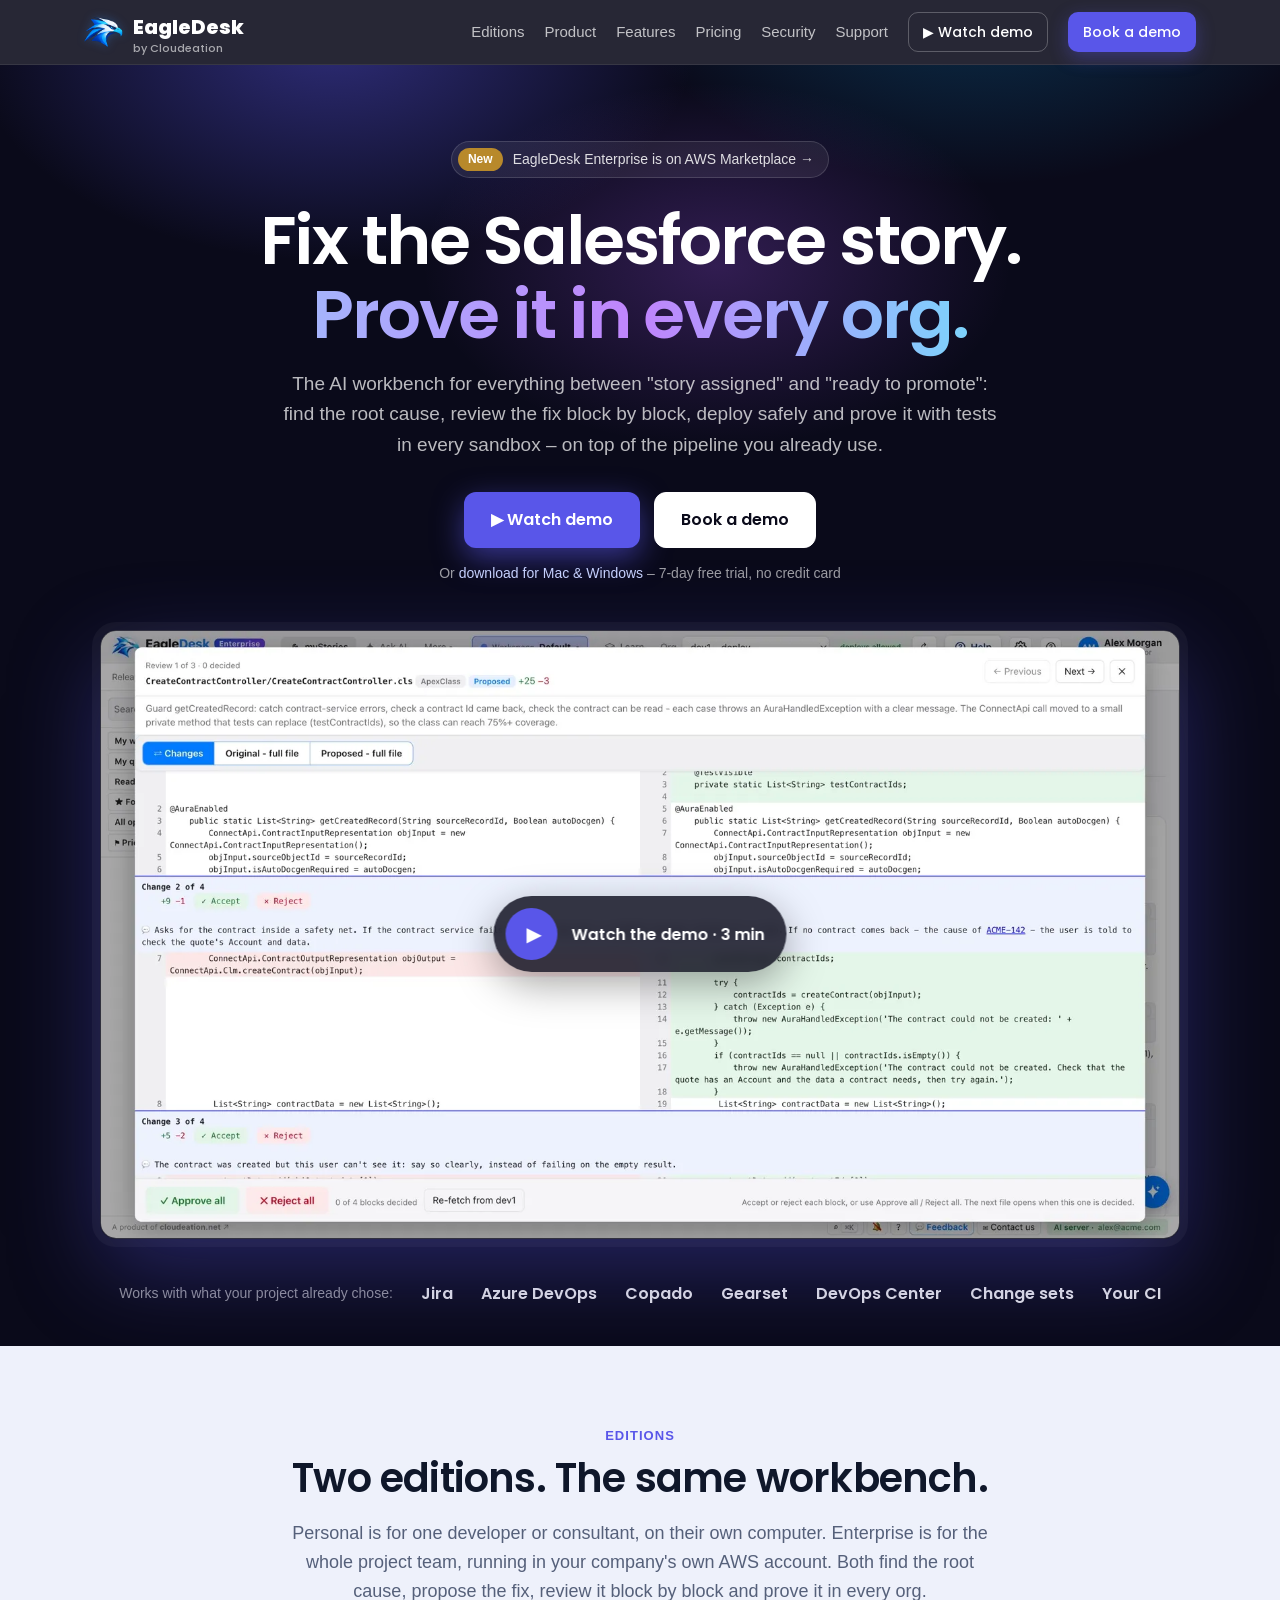
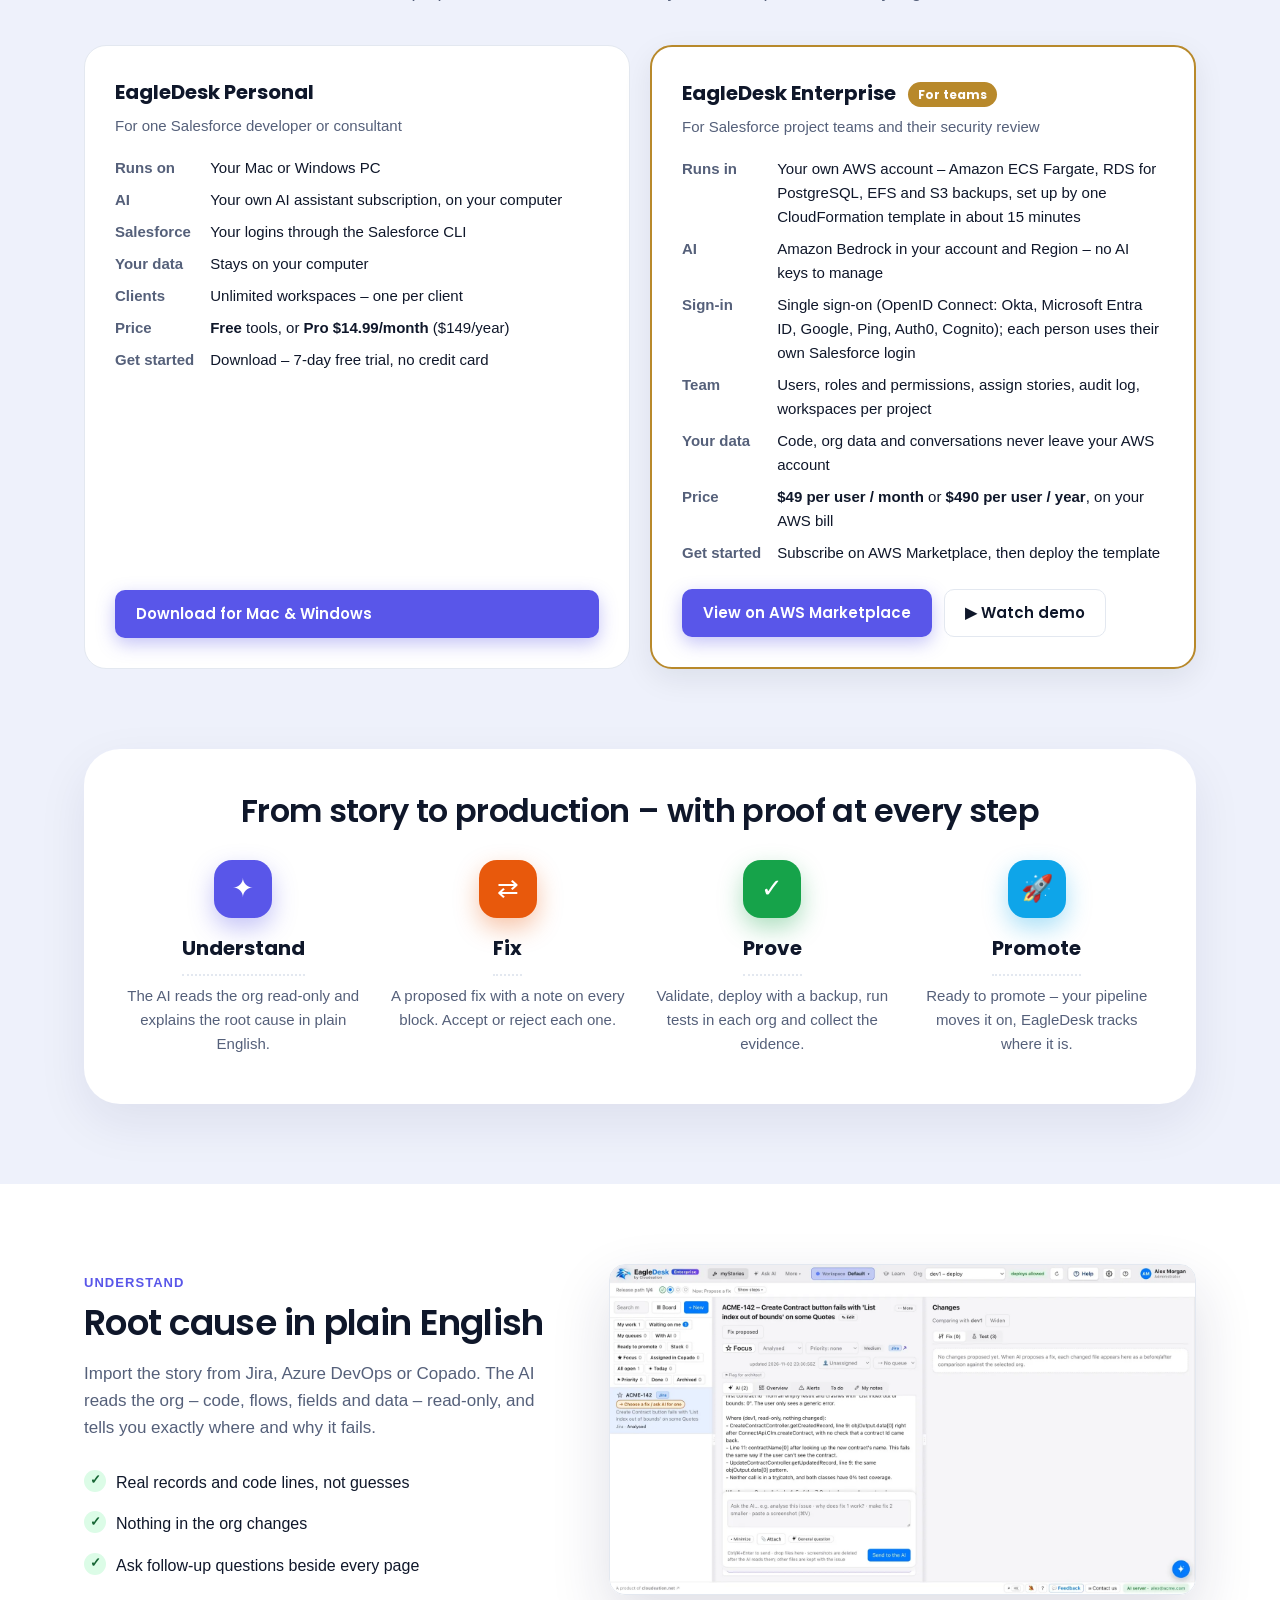
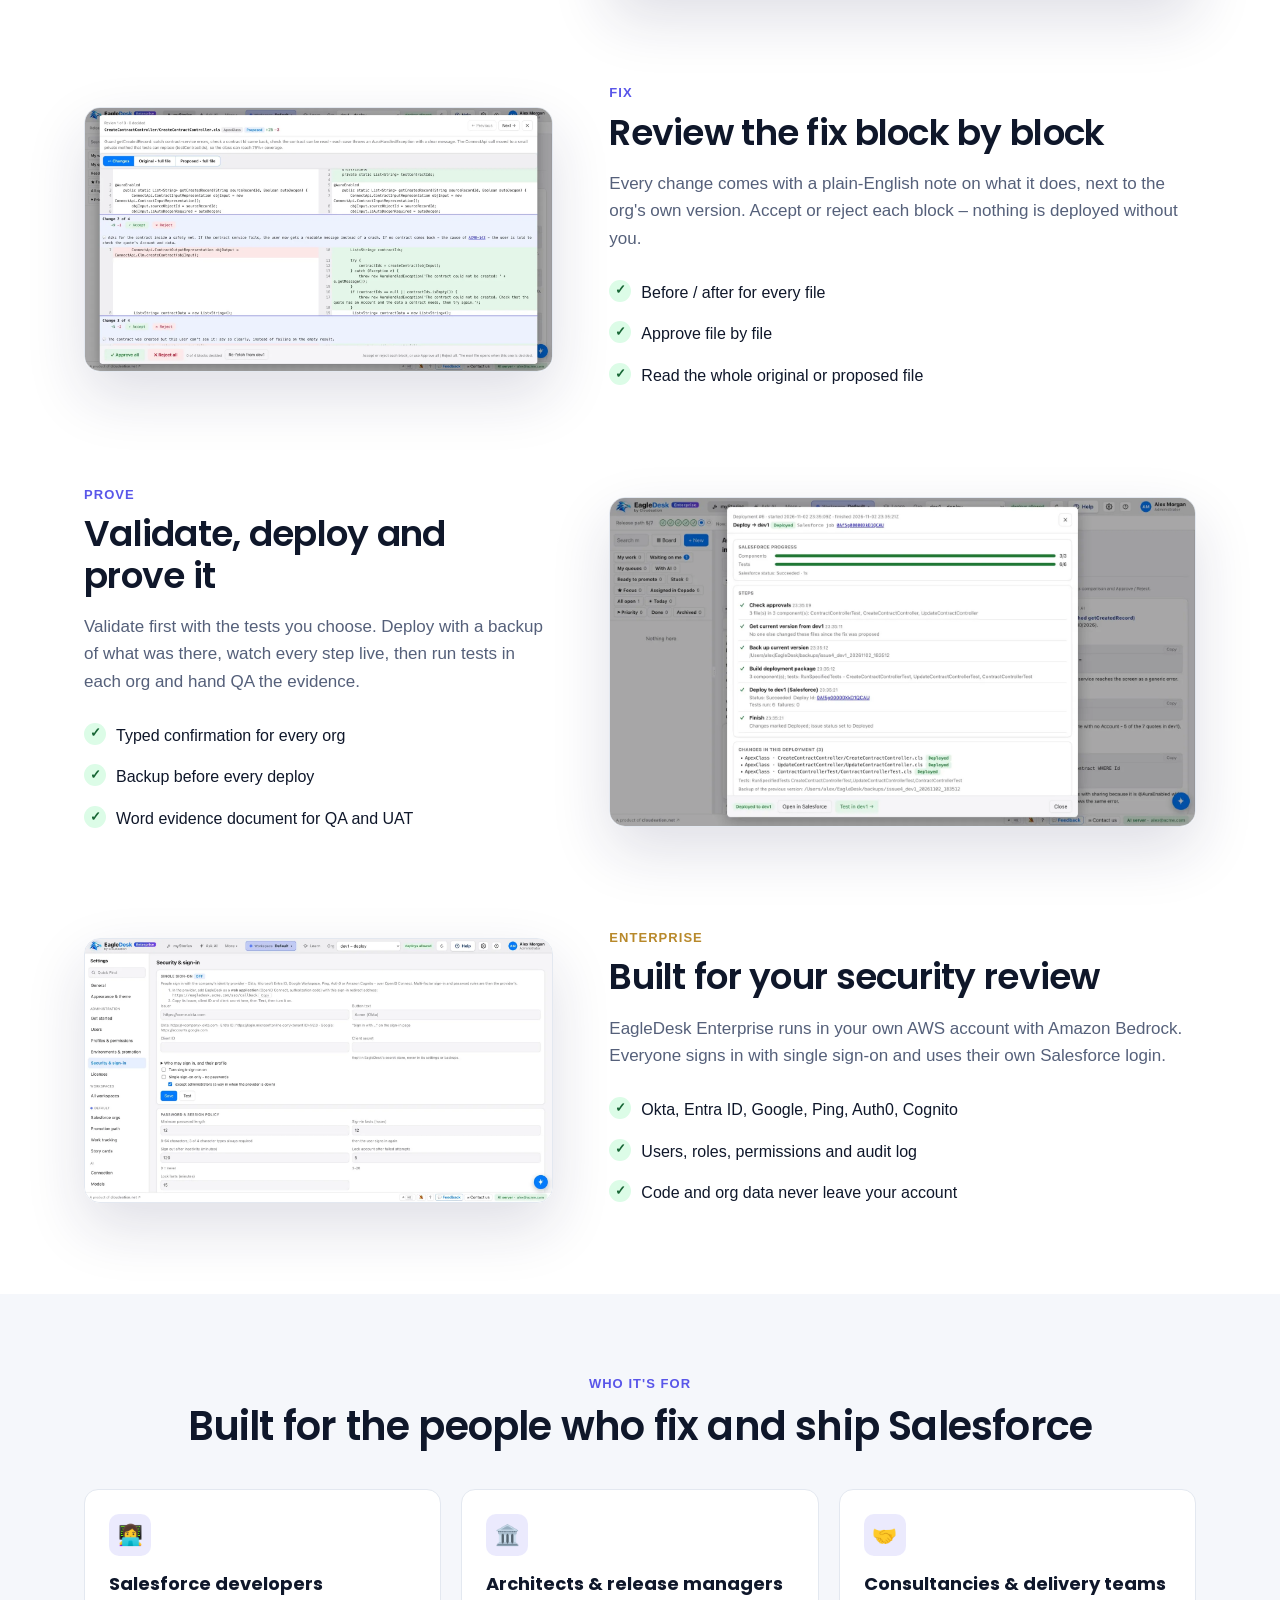
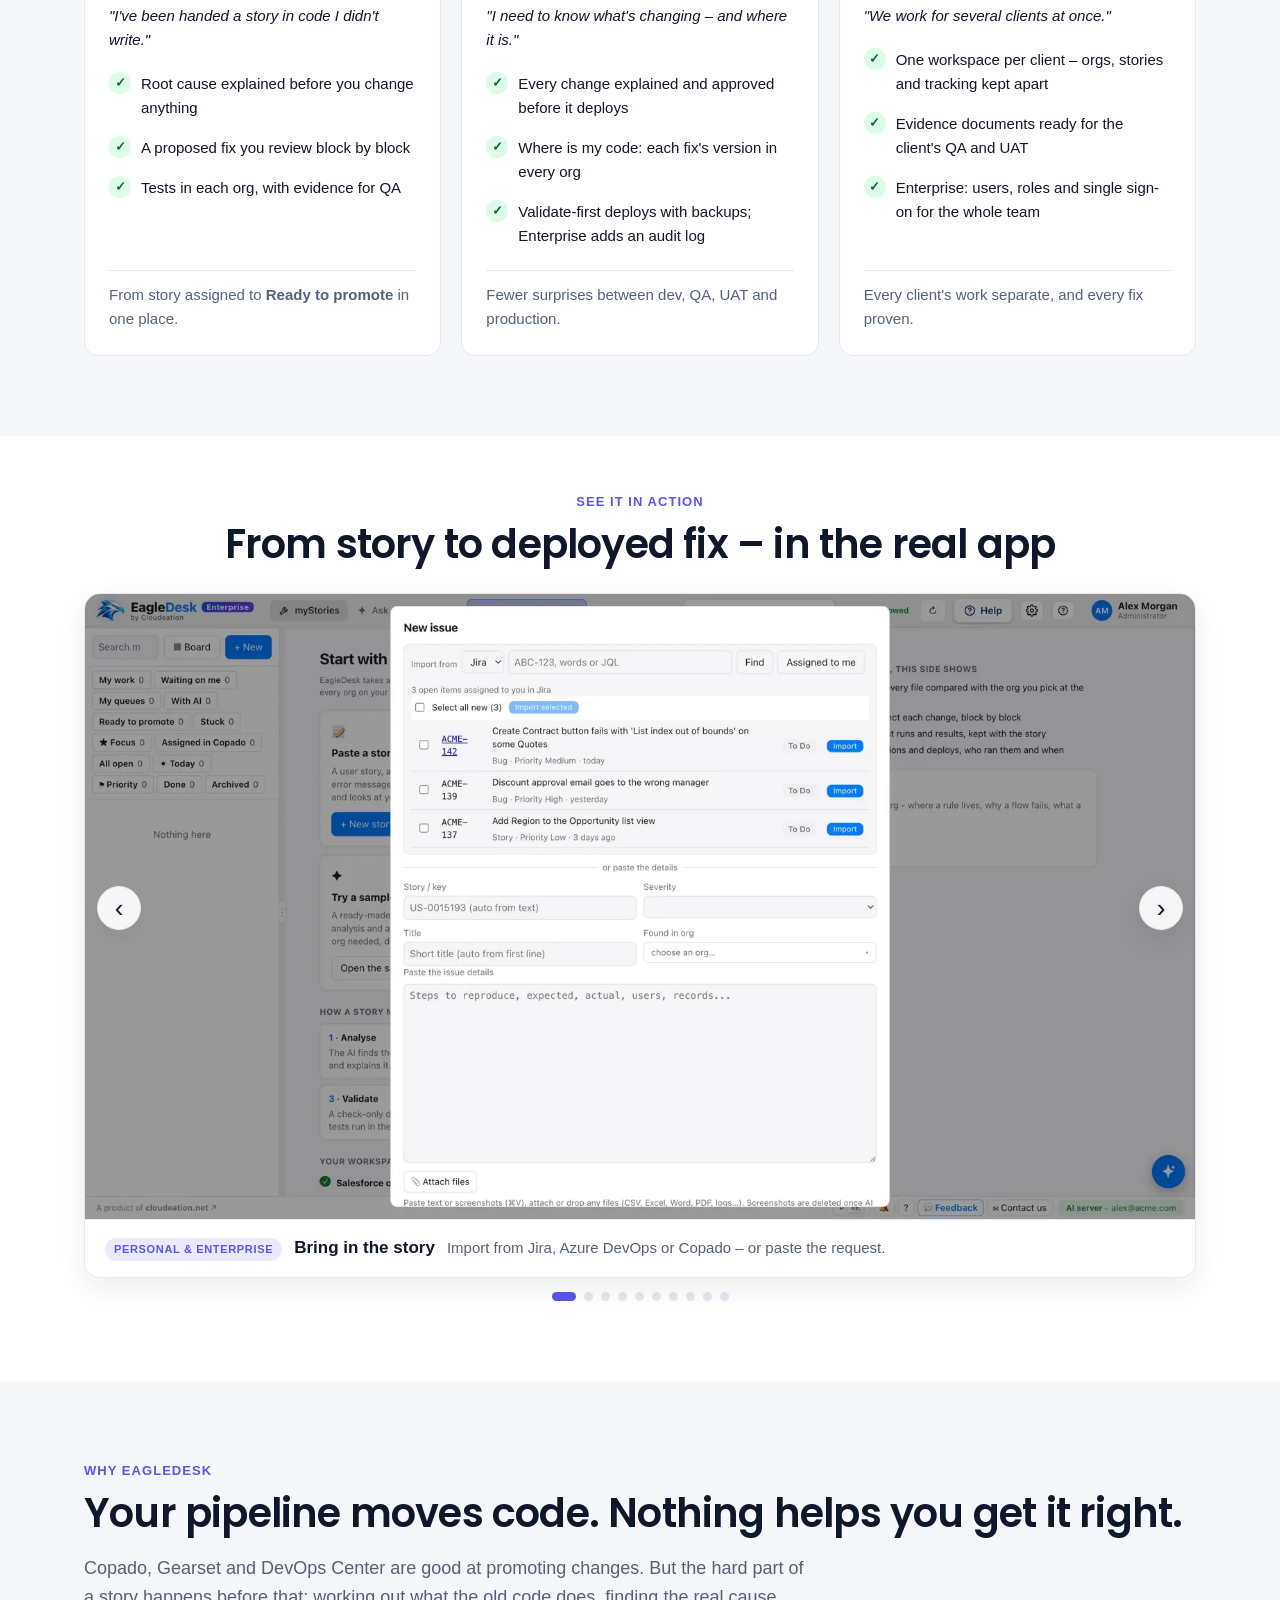
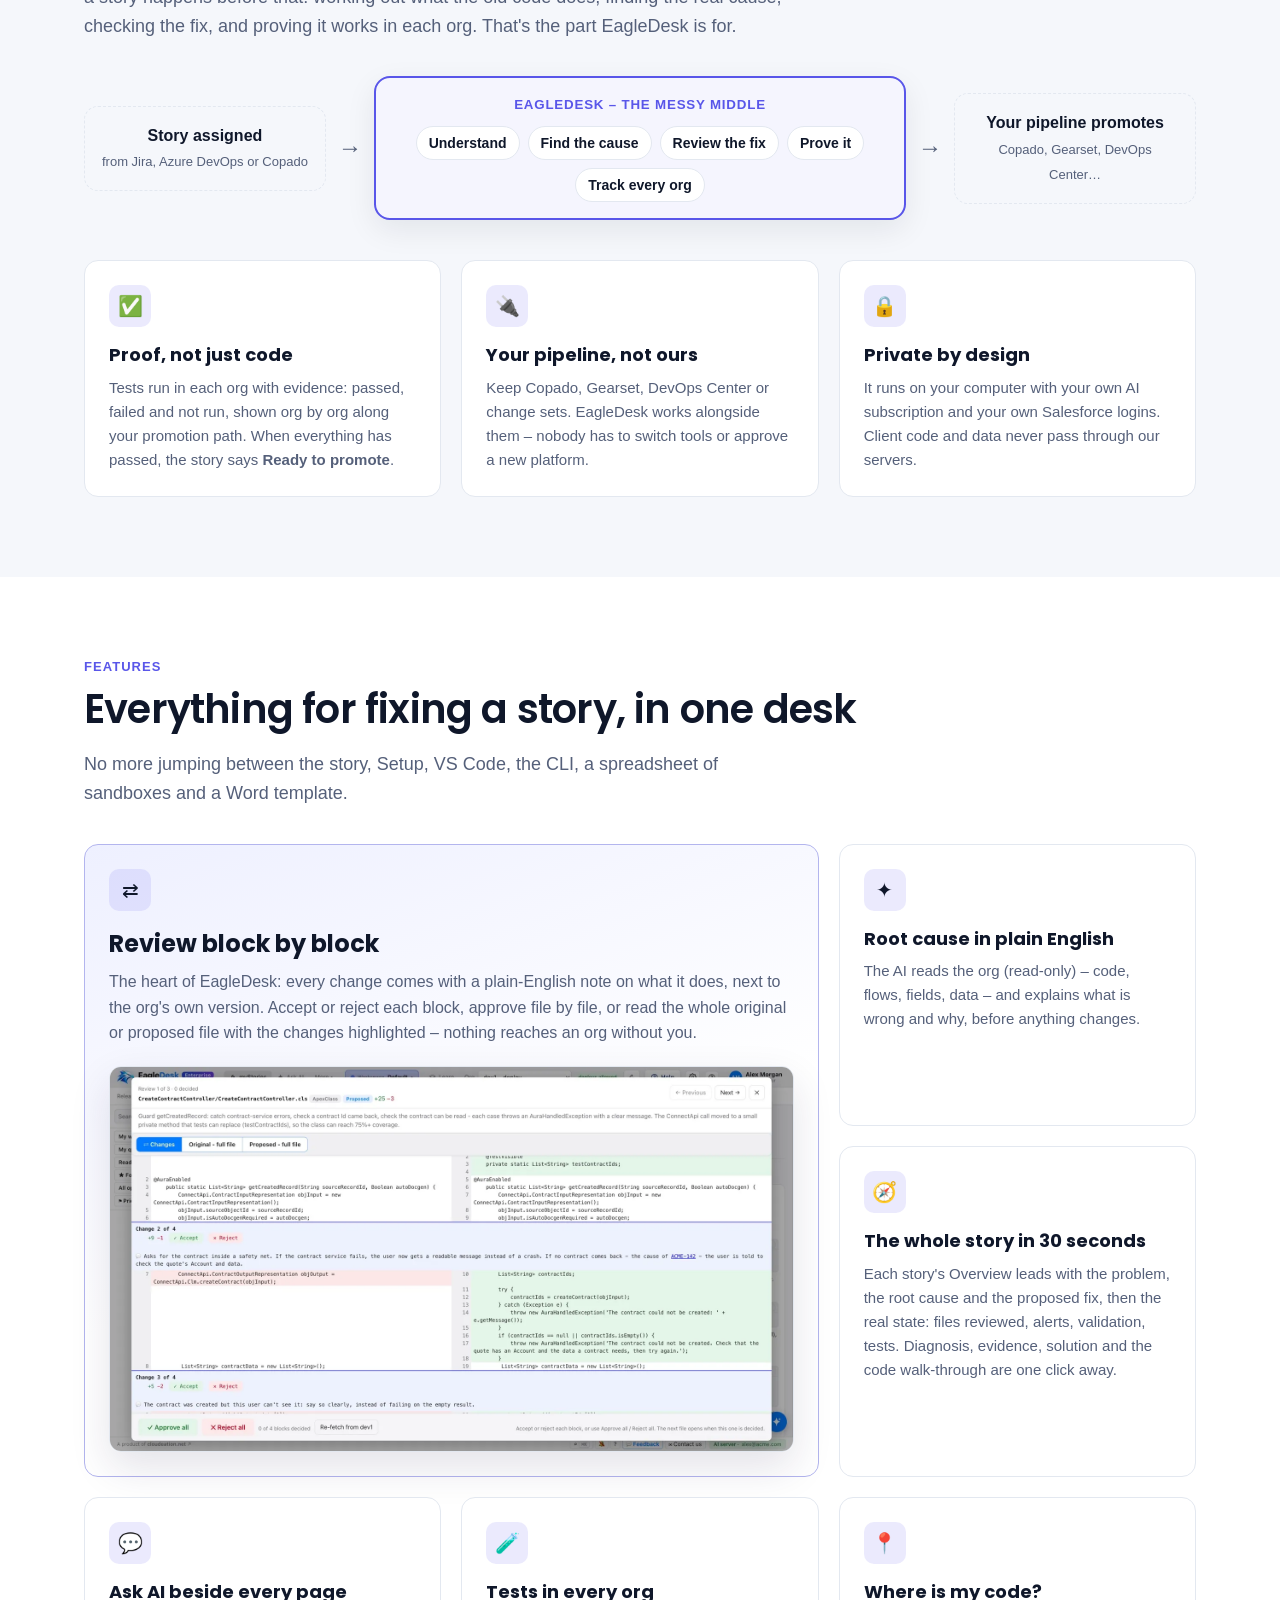
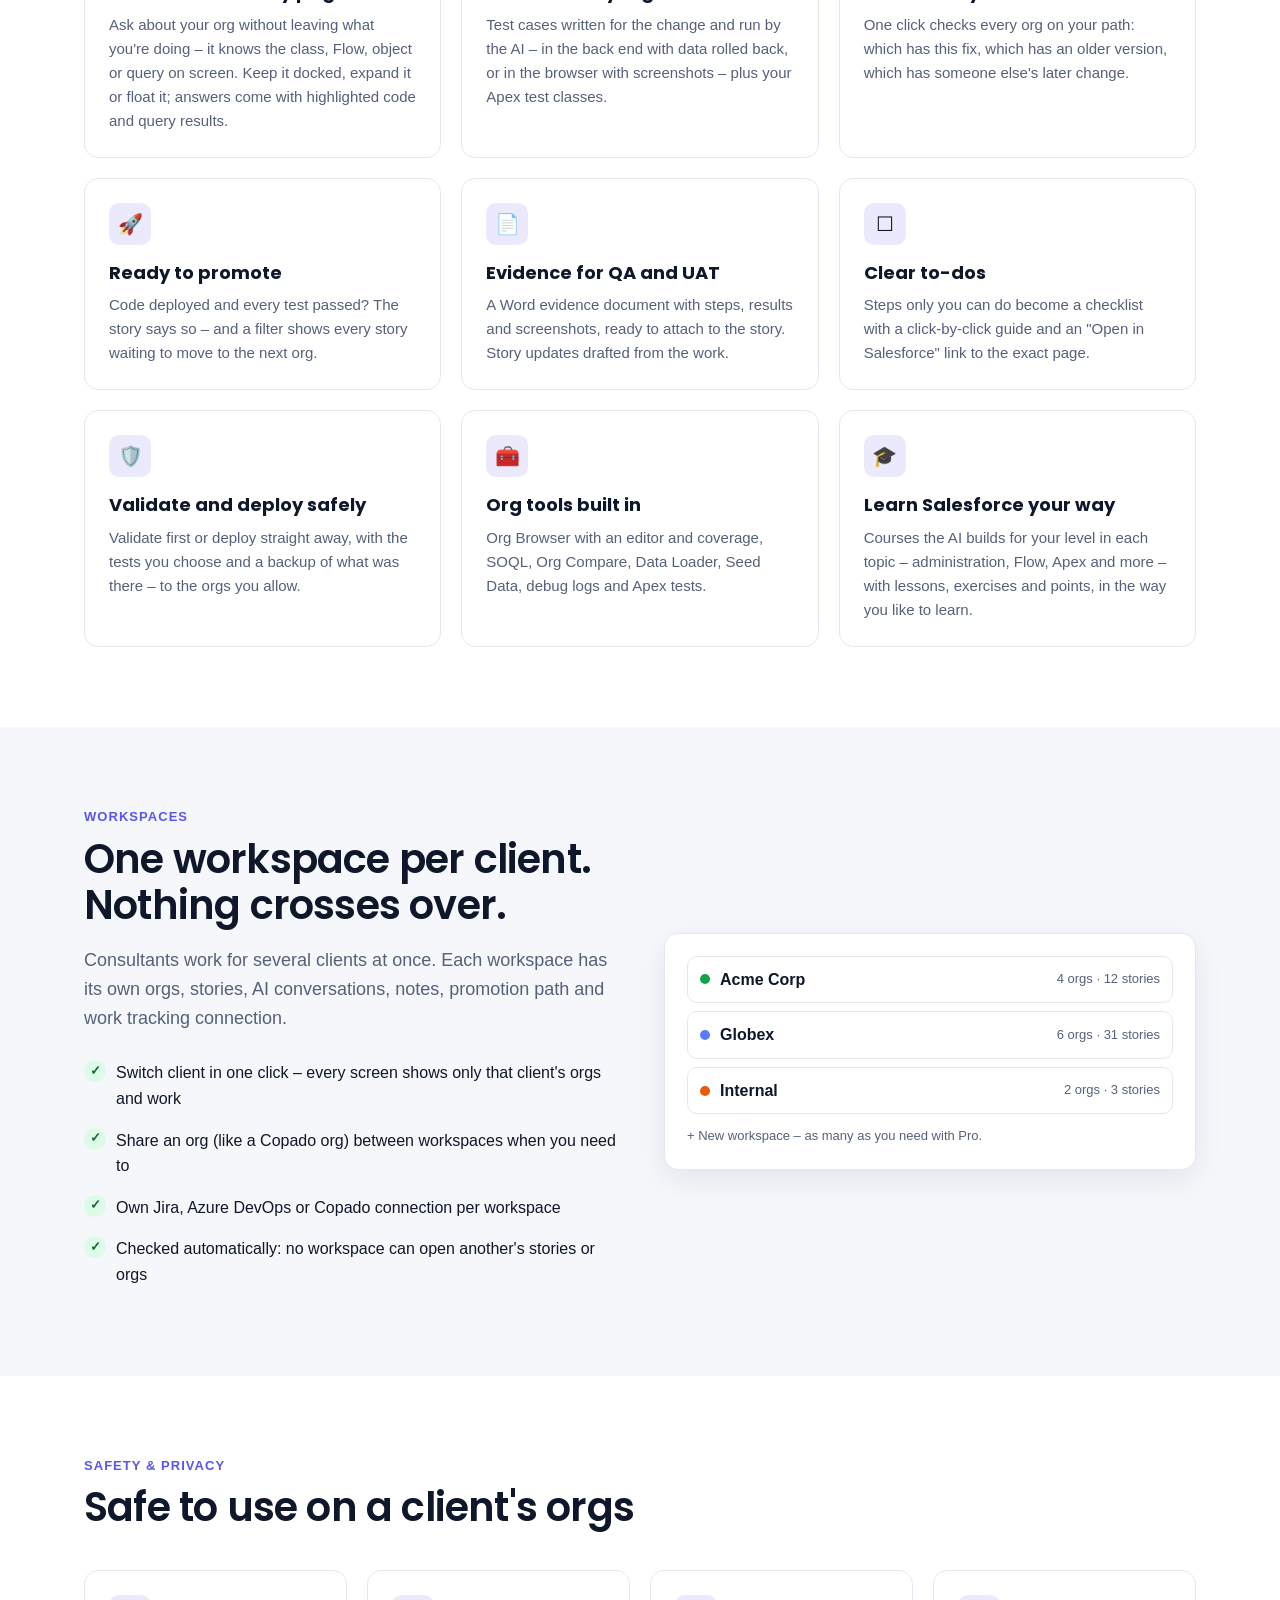
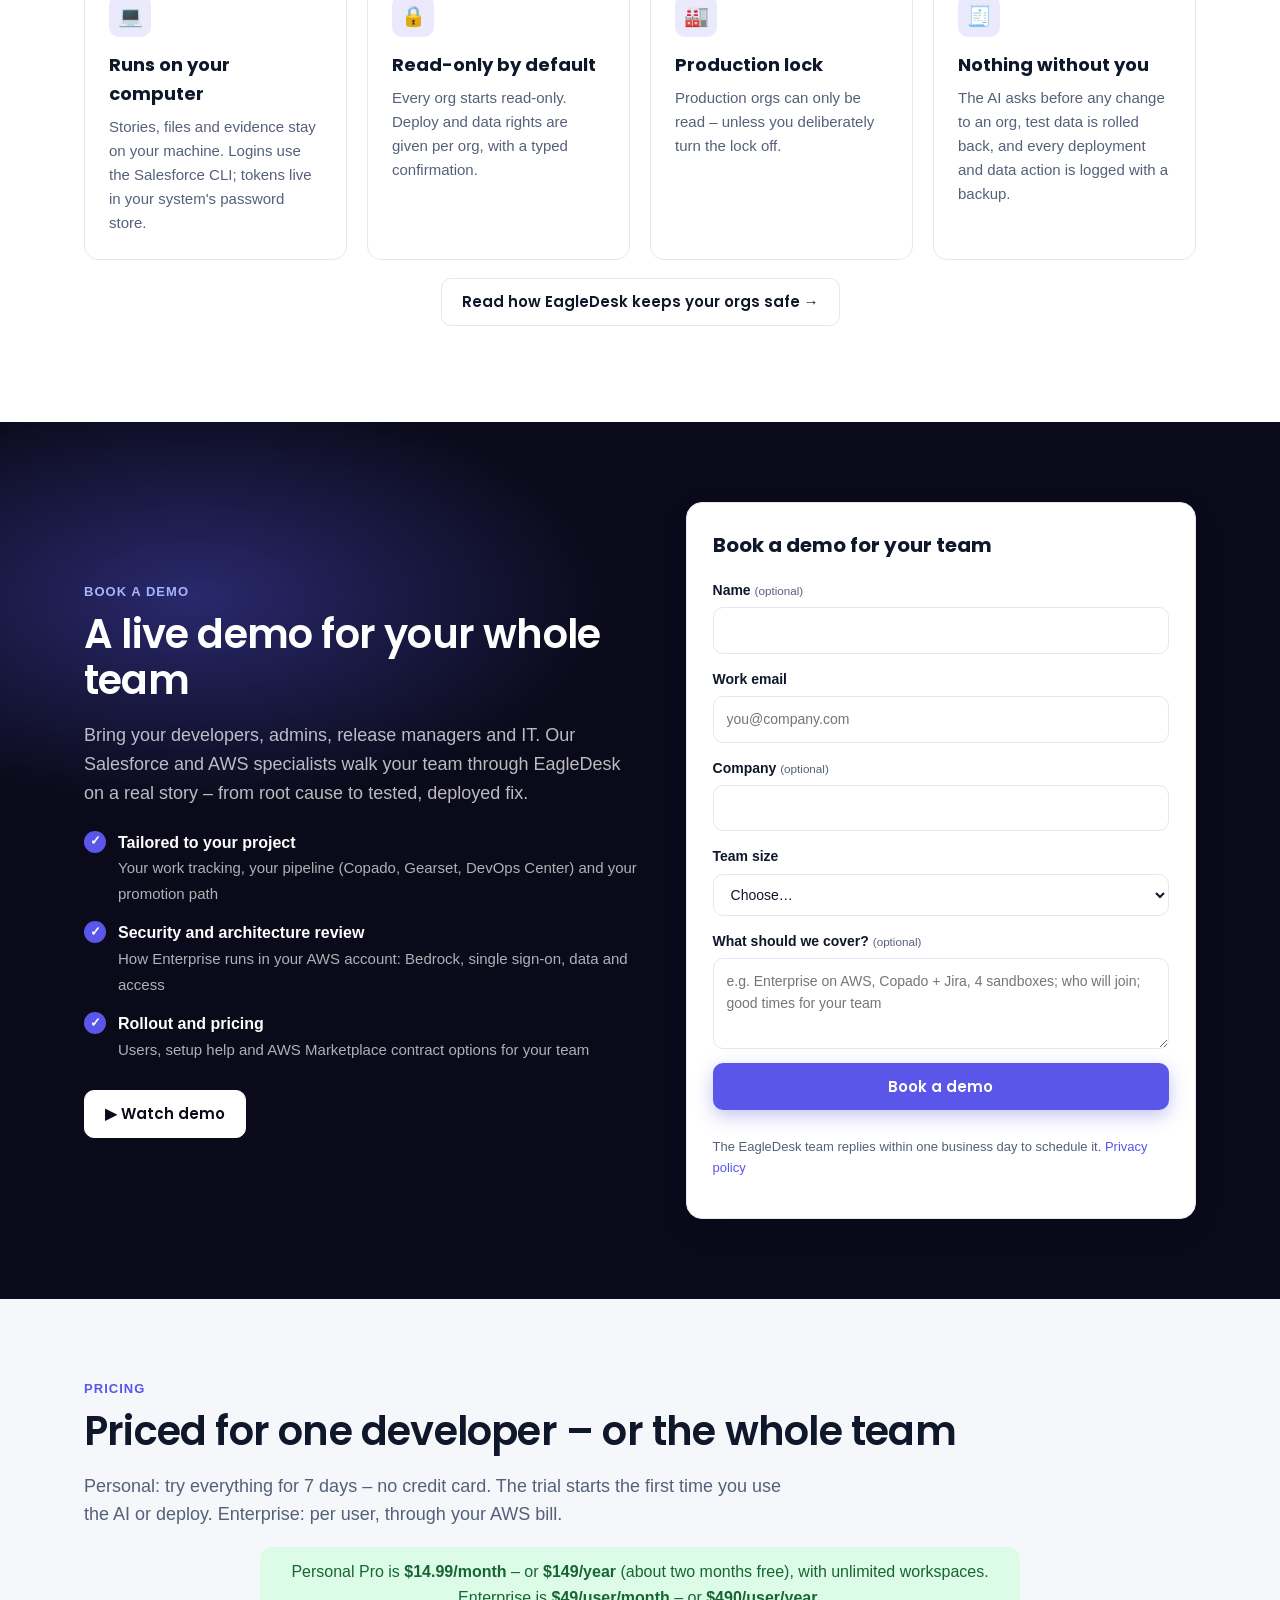
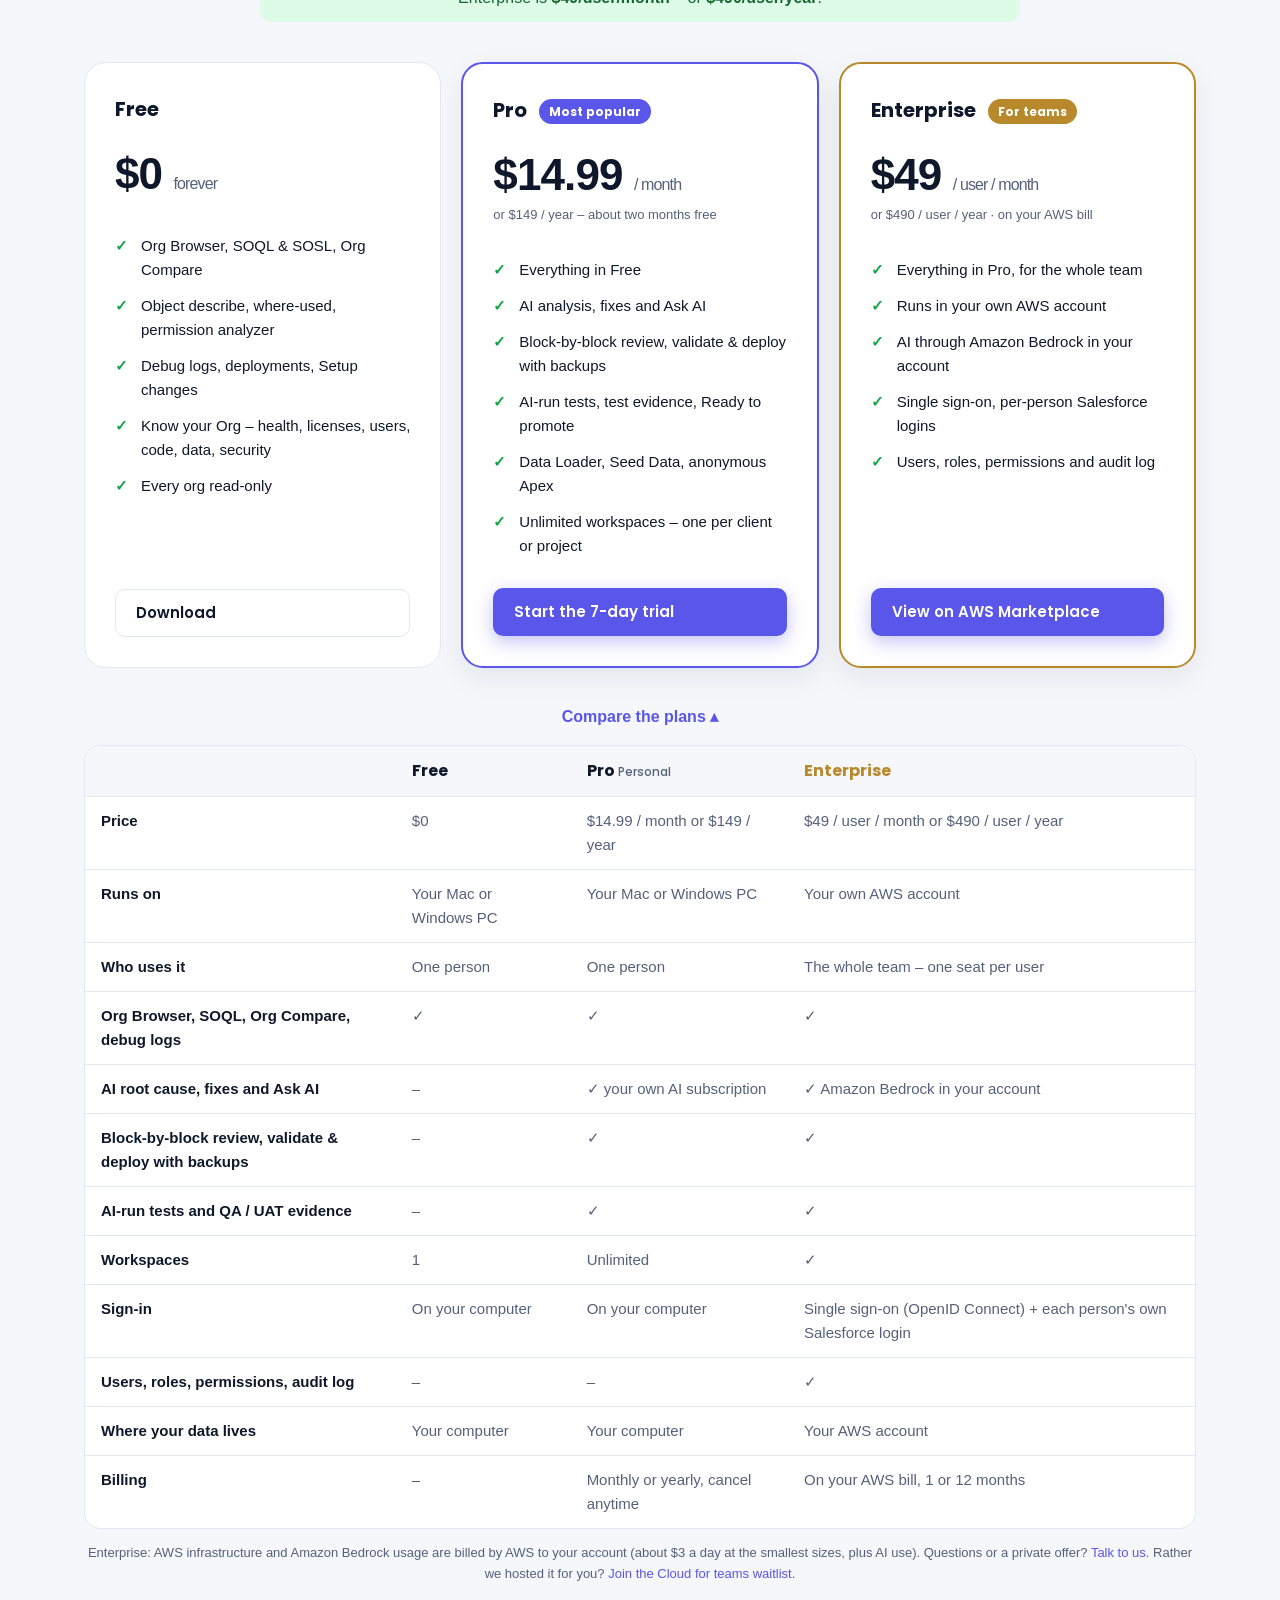
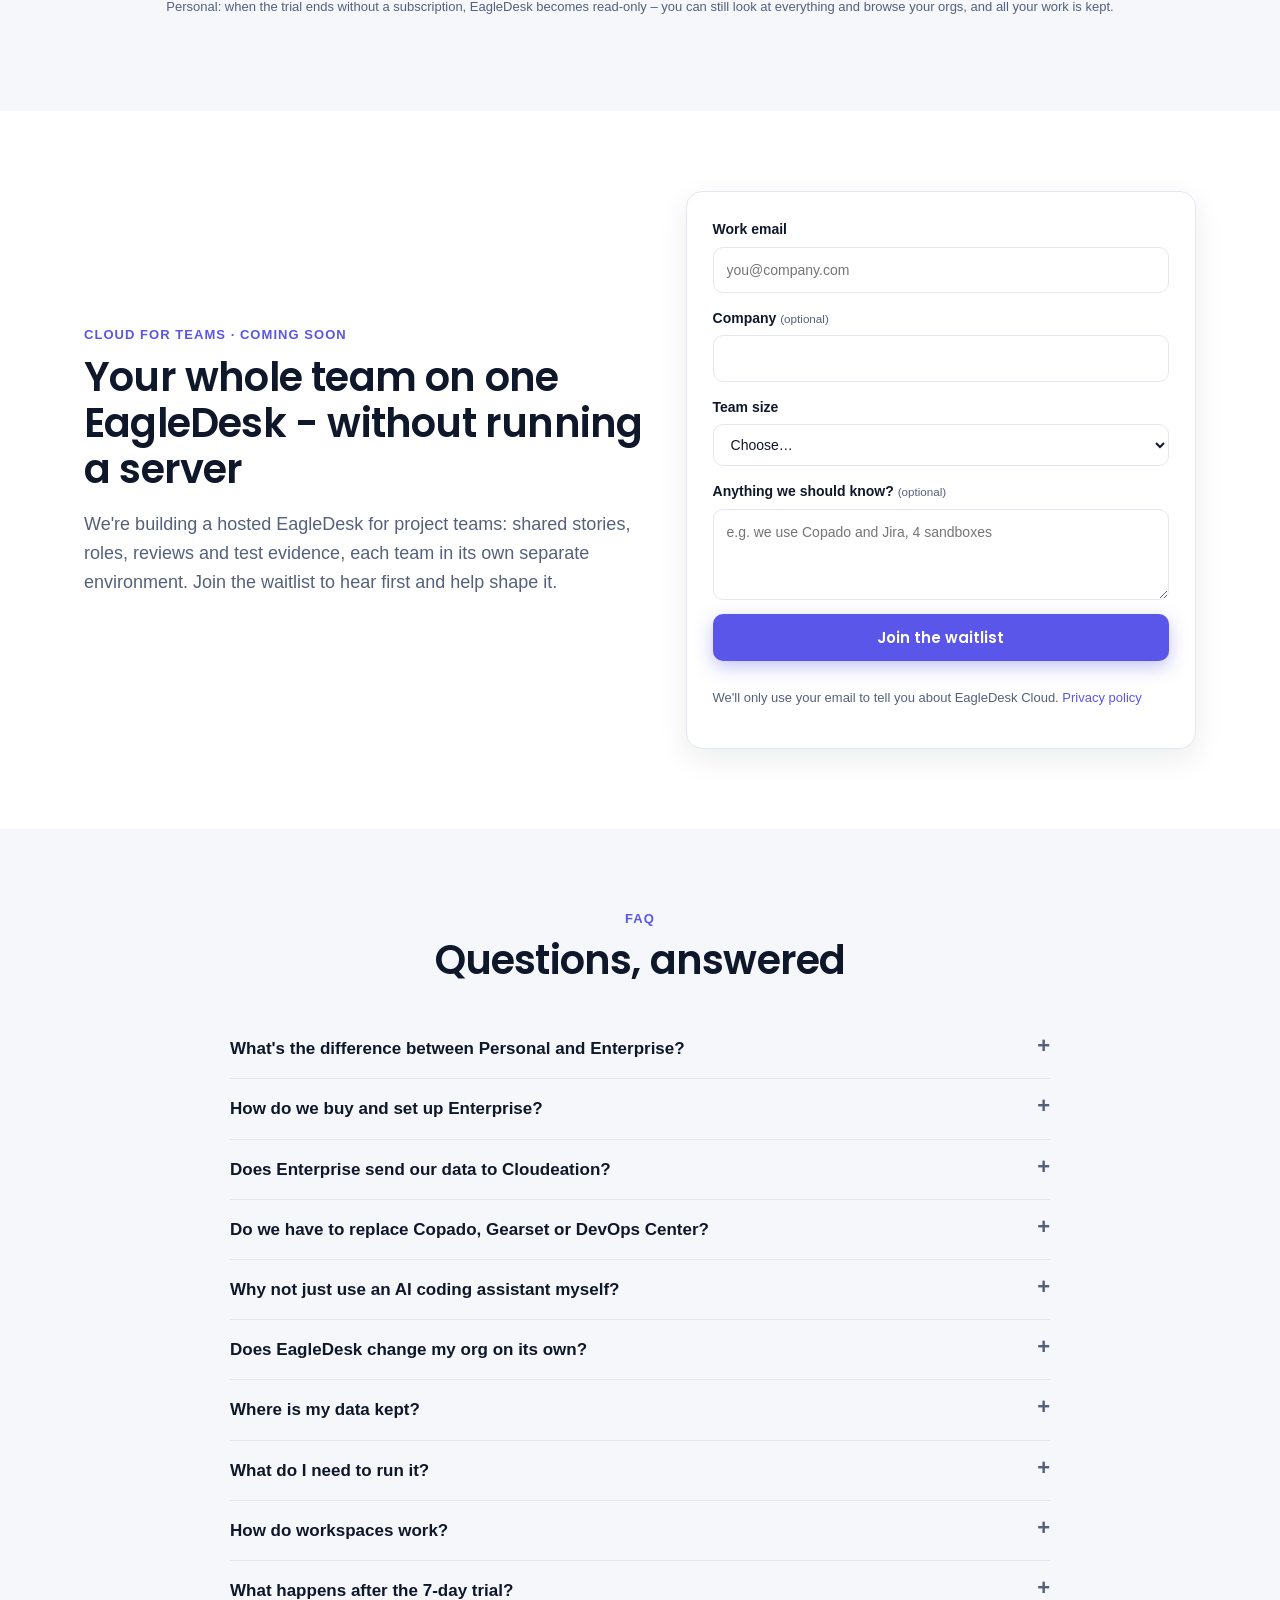
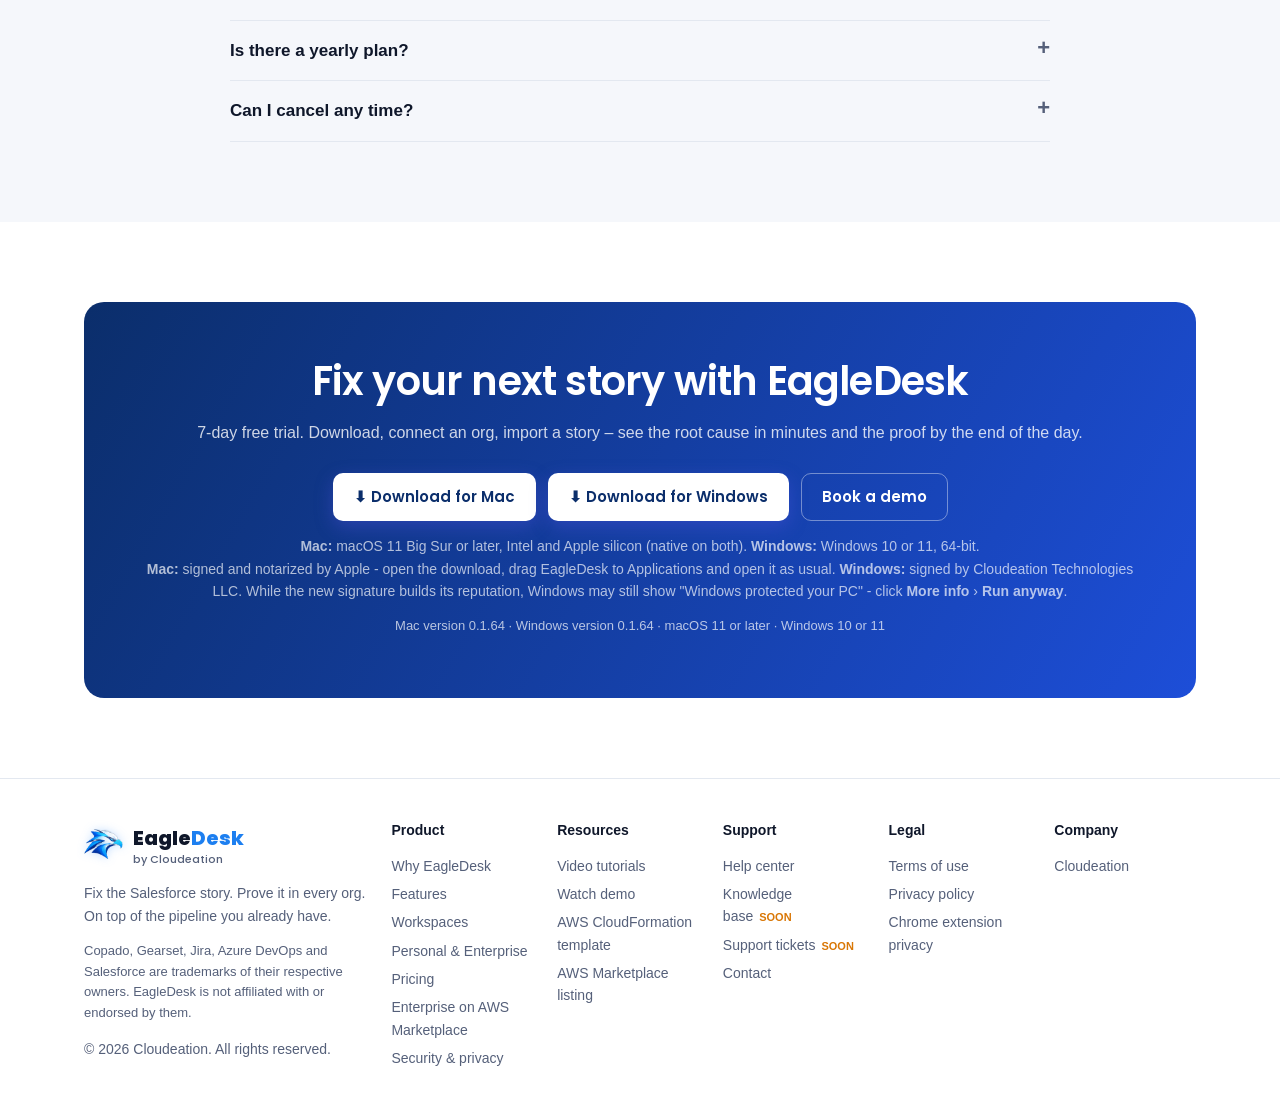
==== index.html @ 382a572a "Website: Pro is $14.99/month or $149/year with unlimited workspaces Co-Authored-By: Claude Opus 5.5 " ====
<!doctype html>
<html lang="en">
<head>
<meta charset="utf-8">
<meta name="viewport" content="width=device-width, initial-scale=1">
<title>EagleDesk – fix the Salesforce story, prove it in every org</title>
<link rel="canonical" href="https://eagledesk.app/">
<meta name="description" content="EagleDesk by Cloudeation is the AI workbench for the Salesforce developer fixing the story: understand the code, review the fix block by block, prove it with tests in every org and know when it's ready to promote – on top of Copado, Gearset, DevOps Center or whatever pipeline your project already uses. Personal edition for Mac and Windows; Enterprise edition for teams in their own AWS account, on AWS Marketplace.">
<meta property="og:title" content="EagleDesk by Cloudeation">
<meta property="og:description" content="Fix the Salesforce story. Prove it in every org. On top of the pipeline you already have.">
<meta property="og:image" content="https://eagledesk.app/assets/eagledesk-og.png">
<link rel="icon" href="assets/eagledesk.png">
<link rel="preconnect" href="https://fonts.googleapis.com"><link rel="preconnect" href="https://fonts.gstatic.com" crossorigin>
<link rel="stylesheet" href="https://fonts.googleapis.com/css2?family=Poppins:wght@500;600;700&display=swap">
<link rel="stylesheet" href="style.css?v=20261103b">
<link rel="stylesheet" href="home.css?v=20261103c">
<!-- Visitor stats: GoatCounter (no cookies, no personal data) - pages, referrers, ad campaigns (utm_*), download clicks -->
<script src="source.js?v=20261110"></script>
<script data-goatcounter="https://eagledesk.goatcounter.com/count" async src="//gc.zgo.at/count.js"></script>
</head>
<body class="home2">

<header class="nav dark"><div class="wrap">
  <a class="logo" href="./"><img src="assets/eagle-mark.png" alt="" class="logo-eagle"><span>Eagle<b>Desk</b><small>by Cloudeation</small></span></a>
  <button class="nav-toggle" id="navToggle" aria-label="Menu" aria-expanded="false" aria-controls="navMenu"><span></span><span></span><span></span></button>
  <nav id="navMenu">
    <a href="#editions">Editions</a><a href="#product">Product</a><a href="#features">Features</a><a href="#pricing">Pricing</a>
    <a href="security.html">Security</a><a href="support.html">Support</a>
    <a class="btn small demo-open" href="#demo" data-goatcounter-click="demo-open-nav" data-goatcounter-title="Watch demo (menu)">▶ Watch demo</a>
    <a class="btn primary small" href="#book" data-goatcounter-click="book-nav" data-goatcounter-title="Book a demo (menu)">Book a demo</a>
  </nav>
</div></header>

<section class="hero2"><div class="wrap">
  <a class="hero-pill" href="https://aws.amazon.com/marketplace/pp/prodview-pjztsfbejlkoi" data-goatcounter-click="hero-pill" data-goatcounter-title="Hero pill: AWS Marketplace"><span>New</span> EagleDesk Enterprise is on AWS Marketplace →</a>
  <h1>Fix the Salesforce story.<br><em>Prove it in every org.</em></h1>
  <p class="lead2">The AI workbench for everything between "story assigned" and "ready to promote": find the root cause,
    review the fix block by block, deploy safely and prove it with tests in every sandbox – on top of the pipeline you already use.</p>
  <div class="cta2">
    <a class="btn primary big demo-open" href="#demo" data-goatcounter-click="demo-open-hero" data-goatcounter-title="Watch demo (hero)">▶ Watch demo</a>
    <a class="btn light big" href="#book" data-goatcounter-click="book-hero" data-goatcounter-title="Book a demo (hero)">Book a demo</a>
  </div>
  <p class="hero-sub">Or <a href="#download">download for Mac &amp; Windows</a> – 7-day free trial, no credit card</p>
  <a class="hero-shot demo-open" href="#demo" aria-label="Play the demo video" data-goatcounter-click="demo-open-shot" data-goatcounter-title="Watch demo (screenshot)">
    <picture><source srcset="assets/shots/05-review.webp" type="image/webp"><img src="assets/shots/05-review.jpg" alt="EagleDesk reviewing a fix block by block" width="1600" height="900"></picture>
    <span class="play"><i>▶</i><b>Watch the demo · 3 min</b></span>
  </a>
  <div class="works2"><span>Works with what your project already chose:</span>
  <b>Jira</b><b>Azure DevOps</b><b>Copado</b><b>Gearset</b><b>DevOps Center</b><b>Change sets</b><b>Your CI</b>
</div></div>
</div></section>

<section id="editions" class="ed-sec"><div class="wrap">
  <div class="kicker">Editions</div>
  <h2>Two editions. The same workbench.</h2>
  <p class="sub">Personal is for one developer or consultant, on their own computer. Enterprise is for the whole project team,
    running in your company's own AWS account. Both find the root cause, propose the fix, review it block by block and prove it in every org.</p>
  <div class="grid g2">
    <div class="price ed">
      <h3>EagleDesk Personal</h3>
      <p class="who">For one Salesforce developer or consultant</p>
      <dl>
        <dt>Runs on</dt><dd>Your Mac or Windows PC</dd>
        <dt>AI</dt><dd>Your own AI assistant subscription, on your computer</dd>
        <dt>Salesforce</dt><dd>Your logins through the Salesforce CLI</dd>
        <dt>Your data</dt><dd>Stays on your computer</dd>
        <dt>Clients</dt><dd>Unlimited workspaces – one per client</dd>
        <dt>Price</dt><dd><b>Free</b> tools, or <b>Pro $14.99/month</b> ($149/year)</dd>
        <dt>Get started</dt><dd>Download – 7-day free trial, no credit card</dd>
      </dl>
      <a class="btn primary" href="#download">Download for Mac &amp; Windows</a>
    </div>
    <div class="price ed ent">
      <h3>EagleDesk Enterprise <span class="tag ent-tag">For teams</span></h3>
      <p class="who">For Salesforce project teams and their security review</p>
      <dl>
        <dt>Runs in</dt><dd>Your own AWS account – Amazon ECS Fargate, RDS for PostgreSQL, EFS and S3 backups, set up by one CloudFormation template in about 15 minutes</dd>
        <dt>AI</dt><dd>Amazon Bedrock in your account and Region – no AI keys to manage</dd>
        <dt>Sign-in</dt><dd>Single sign-on (OpenID Connect: Okta, Microsoft Entra ID, Google, Ping, Auth0, Cognito); each person uses their own Salesforce login</dd>
        <dt>Team</dt><dd>Users, roles and permissions, assign stories, audit log, workspaces per project</dd>
        <dt>Your data</dt><dd>Code, org data and conversations never leave your AWS account</dd>
        <dt>Price</dt><dd><b>$49 per user / month</b> or <b>$490 per user / year</b>, on your AWS bill</dd>
        <dt>Get started</dt><dd>Subscribe on AWS Marketplace, then deploy the template</dd>
      </dl>
      <div class="cta" style="margin:0">
        <a class="btn primary" href="https://aws.amazon.com/marketplace/pp/prodview-pjztsfbejlkoi" data-goatcounter-click="marketplace-editions" data-goatcounter-title="AWS Marketplace (editions)">View on AWS Marketplace</a>
        <a class="btn ghost demo-open" href="#demo" data-goatcounter-click="demo-open-editions" data-goatcounter-title="Watch demo (editions)">▶ Watch demo</a>
      </div>
    </div>
  </div>
</div></section>

<section id="how" class="steps-sec"><div class="wrap">
  <div class="panel2">
    <h2>From story to production – with proof at every step</h2>
    <div class="steps4">
      <div><span class="si" style="--c:#5956e9">✦</span><h3>Understand</h3><p>The AI reads the org read-only and explains the root cause in plain English.</p></div>
      <div><span class="si" style="--c:#e8590c">⇄</span><h3>Fix</h3><p>A proposed fix with a note on every block. Accept or reject each one.</p></div>
      <div><span class="si" style="--c:#16a34a">✓</span><h3>Prove</h3><p>Validate, deploy with a backup, run tests in each org and collect the evidence.</p></div>
      <div><span class="si" style="--c:#0ea5e9">🚀</span><h3>Promote</h3><p>Ready to promote – your pipeline moves it on, EagleDesk tracks where it is.</p></div>
    </div>
  </div>
</div></section>

<section id="product"><div class="wrap">
  <div class="frow">
    <div class="ftext"><div class="kicker">Understand</div><h2>Root cause in plain English</h2><p>Import the story from Jira, Azure DevOps or Copado. The AI reads the org – code, flows, fields and data – read-only, and tells you exactly where and why it fails.</p><ul class="checks"><li>Real records and code lines, not guesses</li><li>Nothing in the org changes</li><li>Ask follow-up questions beside every page</li></ul></div>
    <div class="fimg"><button class="zoom" type="button" aria-label="Enlarge screenshot"><picture><source srcset="assets/shots/02-root-cause.webp" type="image/webp"><img src="assets/shots/02-root-cause.jpg" alt="EagleDesk – Root cause in plain English" width="1600" height="900" loading="lazy"></picture></button></div>
  </div>
  <div class="frow flip">
    <div class="ftext"><div class="kicker">Fix</div><h2>Review the fix block by block</h2><p>Every change comes with a plain-English note on what it does, next to the org's own version. Accept or reject each block – nothing is deployed without you.</p><ul class="checks"><li>Before / after for every file</li><li>Approve file by file</li><li>Read the whole original or proposed file</li></ul></div>
    <div class="fimg"><button class="zoom" type="button" aria-label="Enlarge screenshot"><picture><source srcset="assets/shots/05-review.webp" type="image/webp"><img src="assets/shots/05-review.jpg" alt="EagleDesk – Review the fix block by block" width="1600" height="900" loading="lazy"></picture></button></div>
  </div>
  <div class="frow">
    <div class="ftext"><div class="kicker">Prove</div><h2>Validate, deploy and prove it</h2><p>Validate first with the tests you choose. Deploy with a backup of what was there, watch every step live, then run tests in each org and hand QA the evidence.</p><ul class="checks"><li>Typed confirmation for every org</li><li>Backup before every deploy</li><li>Word evidence document for QA and UAT</li></ul></div>
    <div class="fimg"><button class="zoom" type="button" aria-label="Enlarge screenshot"><picture><source srcset="assets/shots/07-deployed.webp" type="image/webp"><img src="assets/shots/07-deployed.jpg" alt="EagleDesk – Validate, deploy and prove it" width="1600" height="900" loading="lazy"></picture></button></div>
  </div>
  <div class="frow flip">
    <div class="ftext"><div class="kicker ent-k">Enterprise</div><h2>Built for your security review</h2><p>EagleDesk Enterprise runs in your own AWS account with Amazon Bedrock. Everyone signs in with single sign-on and uses their own Salesforce login.</p><ul class="checks"><li>Okta, Entra ID, Google, Ping, Auth0, Cognito</li><li>Users, roles, permissions and audit log</li><li>Code and org data never leave your account</li></ul></div>
    <div class="fimg"><button class="zoom" type="button" aria-label="Enlarge screenshot"><picture><source srcset="assets/shots/09-sso.webp" type="image/webp"><img src="assets/shots/09-sso.jpg" alt="EagleDesk – Built for your security review" width="1600" height="900" loading="lazy"></picture></button></div>
  </div>
</div></section>

<section id="who" class="alt"><div class="wrap">
  <div class="kicker" style="text-align:center">Who it's for</div>
  <h2 style="text-align:center">Built for the people who fix and ship Salesforce</h2>
  <div class="grid g3 who">
    <div class="feat"><div class="ic">👩‍💻</div><h3>Salesforce developers</h3><p class="who-task">"I've been handed a story in code I didn't write."</p>
      <ul class="checks"><li>Root cause explained before you change anything</li><li>A proposed fix you review block by block</li><li>Tests in each org, with evidence for QA</li></ul>
      <p class="who-out">From story assigned to <b>Ready to promote</b> in one place.</p></div>
    <div class="feat"><div class="ic">🏛️</div><h3>Architects &amp; release managers</h3><p class="who-task">"I need to know what's changing – and where it is."</p>
      <ul class="checks"><li>Every change explained and approved before it deploys</li><li>Where is my code: each fix's version in every org</li><li>Validate-first deploys with backups; Enterprise adds an audit log</li></ul>
      <p class="who-out">Fewer surprises between dev, QA, UAT and production.</p></div>
    <div class="feat"><div class="ic">🤝</div><h3>Consultancies &amp; delivery teams</h3><p class="who-task">"We work for several clients at once."</p>
      <ul class="checks"><li>One workspace per client – orgs, stories and tracking kept apart</li><li>Evidence documents ready for the client's QA and UAT</li><li>Enterprise: users, roles and single sign-on for the whole team</li></ul>
      <p class="who-out">Every client's work separate, and every fix proven.</p></div>
  </div>
</div></section>

<section id="tour" class="tour"><div class="wrap">
  <div class="kicker" style="text-align:center">See it in action</div>
  <h2 style="text-align:center">From story to deployed fix – in the real app</h2>
  <div class="sh" id="sh" aria-roledescription="carousel">
    <div class="sh-track" id="shTrack">
      <figure class="sh-slide"><button class="zoom" type="button" aria-label="Enlarge screenshot"><picture><source srcset="assets/shots/01-import.webp" type="image/webp"><img src="assets/shots/01-import.jpg" alt="EagleDesk – Bring in the story" width="1600" height="900"></picture></button>
        <figcaption><span class="sh-ed">Personal &amp; Enterprise</span><b>Bring in the story</b><span>Import from Jira, Azure DevOps or Copado – or paste the request.</span></figcaption></figure>
      <figure class="sh-slide"><button class="zoom" type="button" aria-label="Enlarge screenshot"><picture><source srcset="assets/shots/02-root-cause.webp" type="image/webp"><img src="assets/shots/02-root-cause.jpg" alt="EagleDesk – Root cause in plain English" width="1600" height="900" loading="lazy"></picture></button>
        <figcaption><span class="sh-ed">Personal &amp; Enterprise</span><b>Root cause in plain English</b><span>The AI reads the org read-only and explains exactly where and why it fails.</span></figcaption></figure>
      <figure class="sh-slide"><button class="zoom" type="button" aria-label="Enlarge screenshot"><picture><source srcset="assets/shots/04-proposed.webp" type="image/webp"><img src="assets/shots/04-proposed.jpg" alt="EagleDesk – The proposed fix, explained" width="1600" height="900" loading="lazy"></picture></button>
        <figcaption><span class="sh-ed">Personal &amp; Enterprise</span><b>The proposed fix, explained</b><span>Where the bug is and what each change does, step by step.</span></figcaption></figure>
      <figure class="sh-slide"><button class="zoom" type="button" aria-label="Enlarge screenshot"><picture><source srcset="assets/shots/05-review.webp" type="image/webp"><img src="assets/shots/05-review.jpg" alt="EagleDesk – Review block by block" width="1600" height="900" loading="lazy"></picture></button>
        <figcaption><span class="sh-ed">Personal &amp; Enterprise</span><b>Review block by block</b><span>A plain-English note on every change. Accept or reject each block.</span></figcaption></figure>
      <figure class="sh-slide"><button class="zoom" type="button" aria-label="Enlarge screenshot"><picture><source srcset="assets/shots/06-validate.webp" type="image/webp"><img src="assets/shots/06-validate.jpg" alt="EagleDesk – Validate before you deploy" width="1600" height="900" loading="lazy"></picture></button>
        <figcaption><span class="sh-ed">Personal &amp; Enterprise</span><b>Validate before you deploy</b><span>Pick the tests, see every step that will happen, type the org name to confirm.</span></figcaption></figure>
      <figure class="sh-slide"><button class="zoom" type="button" aria-label="Enlarge screenshot"><picture><source srcset="assets/shots/07-deployed.webp" type="image/webp"><img src="assets/shots/07-deployed.jpg" alt="EagleDesk – Deployed – with a backup" width="1600" height="900" loading="lazy"></picture></button>
        <figcaption><span class="sh-ed">Personal &amp; Enterprise</span><b>Deployed – with a backup</b><span>Live progress, tests run, and the previous version backed up first.</span></figcaption></figure>
      <figure class="sh-slide"><button class="zoom" type="button" aria-label="Enlarge screenshot"><picture><source srcset="assets/shots/08-users.webp" type="image/webp"><img src="assets/shots/08-users.jpg" alt="EagleDesk – Users and profiles" width="1600" height="900" loading="lazy"></picture></button>
        <figcaption><span class="sh-ed ent">Enterprise</span><b>Users and profiles</b><span>Everyone on the team with their own sign-in, profile and permissions.</span></figcaption></figure>
      <figure class="sh-slide"><button class="zoom" type="button" aria-label="Enlarge screenshot"><picture><source srcset="assets/shots/09-sso.webp" type="image/webp"><img src="assets/shots/09-sso.jpg" alt="EagleDesk – Single sign-on" width="1600" height="900" loading="lazy"></picture></button>
        <figcaption><span class="sh-ed ent">Enterprise</span><b>Single sign-on</b><span>Okta, Microsoft Entra ID, Google, Ping, Auth0 or Amazon Cognito over OpenID Connect.</span></figcaption></figure>
      <figure class="sh-slide"><button class="zoom" type="button" aria-label="Enlarge screenshot"><picture><source srcset="assets/shots/10-bedrock.webp" type="image/webp"><img src="assets/shots/10-bedrock.jpg" alt="EagleDesk – AI on Amazon Bedrock" width="1600" height="900" loading="lazy"></picture></button>
        <figcaption><span class="sh-ed ent">Enterprise</span><b>AI on Amazon Bedrock</b><span>The AI runs in your own AWS account – billed on your AWS bill, no AI keys.</span></figcaption></figure>
      <figure class="sh-slide"><button class="zoom" type="button" aria-label="Enlarge screenshot"><picture><source srcset="assets/shots/11-contract.webp" type="image/webp"><img src="assets/shots/11-contract.jpg" alt="EagleDesk – Your AWS Marketplace contract" width="1600" height="900" loading="lazy"></picture></button>
        <figcaption><span class="sh-ed ent">Enterprise</span><b>Your AWS Marketplace contract</b><span>Seats come straight from your contract, checked with AWS License Manager.</span></figcaption></figure>
    </div>
    <button class="sh-nav prev" id="shPrev" aria-label="Previous picture">‹</button>
    <button class="sh-nav next" id="shNext" aria-label="Next picture">›</button>
  </div>
  <div class="sh-dots" id="shDots"><button aria-label="Picture 1"></button><button aria-label="Picture 2"></button><button aria-label="Picture 3"></button><button aria-label="Picture 4"></button><button aria-label="Picture 5"></button><button aria-label="Picture 6"></button><button aria-label="Picture 7"></button><button aria-label="Picture 8"></button><button aria-label="Picture 9"></button><button aria-label="Picture 10"></button></div>
</div></section>

<section id="why" class="alt"><div class="wrap">
  <div class="kicker">Why EagleDesk</div>
  <h2>Your pipeline moves code. Nothing helps you get it right.</h2>
  <p class="sub">Copado, Gearset and DevOps Center are good at promoting changes. But the hard part of a story happens before that:
    working out what the old code does, finding the real cause, checking the fix, and proving it works in each org.
    That's the part EagleDesk is for.</p>
  <div class="mid">
    <div class="mid-end"><b>Story assigned</b><span>from Jira, Azure DevOps or Copado</span></div>
    <div class="mid-arrow">→</div>
    <div class="mid-core"><small>EagleDesk – the messy middle</small>
      <div><span>Understand</span><span>Find the cause</span><span>Review the fix</span><span>Prove it</span><span>Track every org</span></div></div>
    <div class="mid-arrow">→</div>
    <div class="mid-end"><b>Your pipeline promotes</b><span>Copado, Gearset, DevOps Center…</span></div>
  </div>
  <div class="grid g3">
    <div class="feat"><div class="ic">✅</div><h3>Proof, not just code</h3><p>Tests run in each org with evidence: passed, failed and not run, shown org by org along your promotion path. When everything has passed, the story says <b>Ready to promote</b>.</p></div>
    <div class="feat"><div class="ic">🔌</div><h3>Your pipeline, not ours</h3><p>Keep Copado, Gearset, DevOps Center or change sets. EagleDesk works alongside them – nobody has to switch tools or approve a new platform.</p></div>
    <div class="feat"><div class="ic">🔒</div><h3>Private by design</h3><p>It runs on your computer with your own AI subscription and your own Salesforce logins. Client code and data never pass through our servers.</p></div>
  </div>
</div></section>

<section id="features"><div class="wrap">
  <div class="kicker">Features</div>
  <h2>Everything for fixing a story, in one desk</h2>
  <p class="sub">No more jumping between the story, Setup, VS Code, the CLI, a spreadsheet of sandboxes and a Word template.</p>
  <div class="bento">
    <div class="feat big"><div class="ic">⇄</div><h3>Review block by block</h3><p>The heart of EagleDesk: every change comes with a plain-English note on what it does, next to the org's own version. Accept or reject each block, approve file by file, or read the whole original or proposed file with the changes highlighted – nothing reaches an org without you.</p>
      <button class="zoom" type="button" aria-label="Enlarge the review screenshot"><picture><source srcset="assets/shots/05-review.webp" type="image/webp"><img src="assets/shots/05-review.jpg" alt="Reviewing a fix block by block in EagleDesk" width="1600" height="900" loading="lazy"></picture></button></div>
    <div class="feat"><div class="ic">✦</div><h3>Root cause in plain English</h3><p>The AI reads the org (read-only) – code, flows, fields, data – and explains what is wrong and why, before anything changes.</p></div>
    <div class="feat"><div class="ic">🧭</div><h3>The whole story in 30 seconds</h3><p>Each story's Overview leads with the problem, the root cause and the proposed fix, then the real state: files reviewed, alerts, validation, tests. Diagnosis, evidence, solution and the code walk-through are one click away.</p></div>
    <div class="feat"><div class="ic">💬</div><h3>Ask AI beside every page</h3><p>Ask about your org without leaving what you're doing – it knows the class, Flow, object or query on screen. Keep it docked, expand it or float it; answers come with highlighted code and query results.</p></div>
    <div class="feat"><div class="ic">🧪</div><h3>Tests in every org</h3><p>Test cases written for the change and run by the AI – in the back end with data rolled back, or in the browser with screenshots – plus your Apex test classes.</p></div>
    <div class="feat"><div class="ic">📍</div><h3>Where is my code?</h3><p>One click checks every org on your path: which has this fix, which has an older version, which has someone else's later change.</p></div>
    <div class="feat"><div class="ic">🚀</div><h3>Ready to promote</h3><p>Code deployed and every test passed? The story says so – and a filter shows every story waiting to move to the next org.</p></div>
    <div class="feat"><div class="ic">📄</div><h3>Evidence for QA and UAT</h3><p>A Word evidence document with steps, results and screenshots, ready to attach to the story. Story updates drafted from the work.</p></div>
    <div class="feat"><div class="ic">☐</div><h3>Clear to-dos</h3><p>Steps only you can do become a checklist with a click-by-click guide and an "Open in Salesforce" link to the exact page.</p></div>
    <div class="feat"><div class="ic">🛡️</div><h3>Validate and deploy safely</h3><p>Validate first or deploy straight away, with the tests you choose and a backup of what was there – to the orgs you allow.</p></div>
    <div class="feat"><div class="ic">🧰</div><h3>Org tools built in</h3><p>Org Browser with an editor and coverage, SOQL, Org Compare, Data Loader, Seed Data, debug logs and Apex tests.</p></div>
    <div class="feat"><div class="ic">🎓</div><h3>Learn Salesforce your way</h3><p>Courses the AI builds for your level in each topic – administration, Flow, Apex and more – with lessons, exercises and points, in the way you like to learn.</p></div>
  </div>
</div></section>

<section id="workspaces" class="alt"><div class="wrap split">
  <div>
    <div class="kicker">Workspaces</div>
    <h2>One workspace per client. Nothing crosses over.</h2>
    <p class="sub">Consultants work for several clients at once. Each workspace has its own orgs, stories, AI conversations, notes, promotion path and work tracking connection.</p>
    <ul class="checks">
      <li>Switch client in one click – every screen shows only that client's orgs and work</li>
      <li>Share an org (like a Copado org) between workspaces when you need to</li>
      <li>Own Jira, Azure DevOps or Copado connection per workspace</li>
      <li>Checked automatically: no workspace can open another's stories or orgs</li>
    </ul>
  </div>
  <div class="panel">
    <div class="wsrow"><i style="background:#16a34a"></i><b>Acme Corp</b><span>4 orgs · 12 stories</span></div>
    <div class="wsrow"><i style="background:#5b7cfa"></i><b>Globex</b><span>6 orgs · 31 stories</span></div>
    <div class="wsrow"><i style="background:#e8590c"></i><b>Internal</b><span>2 orgs · 3 stories</span></div>
    <p class="fine" style="margin:12px 0 0">+ New workspace – as many as you need with Pro.</p>
  </div>
</div></section>

<section id="safety"><div class="wrap">
  <div class="kicker">Safety &amp; privacy</div>
  <h2>Safe to use on a client's orgs</h2>
  <div class="grid g4">
    <div class="feat"><div class="ic">💻</div><h3>Runs on your computer</h3><p>Stories, files and evidence stay on your machine. Logins use the Salesforce CLI; tokens live in your system's password store.</p></div>
    <div class="feat"><div class="ic">🔒</div><h3>Read-only by default</h3><p>Every org starts read-only. Deploy and data rights are given per org, with a typed confirmation.</p></div>
    <div class="feat"><div class="ic">🏭</div><h3>Production lock</h3><p>Production orgs can only be read – unless you deliberately turn the lock off.</p></div>
    <div class="feat"><div class="ic">🧾</div><h3>Nothing without you</h3><p>The AI asks before any change to an org, test data is rolled back, and every deployment and data action is logged with a backup.</p></div>
  </div>
  <p style="text-align:center;margin-top:18px"><a class="btn ghost" href="security.html">Read how EagleDesk keeps your orgs safe →</a></p>
</div></section>

<section id="book" class="demo-band"><div class="wrap split-wl">
  <div>
    <div class="kicker light">Book a demo</div>
    <h2>A live demo for your whole team</h2>
    <p class="sub">Bring your developers, admins, release managers and IT. Our Salesforce and AWS specialists walk your team through EagleDesk on a real story – from root cause to tested, deployed fix.</p>
    <ul class="demo-what">
      <li><b>Tailored to your project</b><span>Your work tracking, your pipeline (Copado, Gearset, DevOps Center) and your promotion path</span></li>
      <li><b>Security and architecture review</b><span>How Enterprise runs in your AWS account: Bedrock, single sign-on, data and access</span></li>
      <li><b>Rollout and pricing</b><span>Users, setup help and AWS Marketplace contract options for your team</span></li>
    </ul>
    <a class="btn light demo-open" href="#demo" data-goatcounter-click="demo-open-band" data-goatcounter-title="Watch demo (book band)">▶ Watch demo</a>
  </div>
  <form class="wl" id="bk" novalidate>
    <h3 class="bk-h">Book a demo for your team</h3>
    <label><span>Name <small>(optional)</small></span><input name="name" autocomplete="name"></label>
    <label>Work email<input type="email" name="email" required autocomplete="email" placeholder="you@company.com"></label>
    <label><span>Company <small>(optional)</small></span><input name="company" autocomplete="organization"></label>
    <label>Team size<select name="size"><option value="">Choose…</option><option>1-5 people</option><option>6-20 people</option><option>21-50 people</option><option>More than 50</option></select></label>
    <label><span>What should we cover? <small>(optional)</small></span><textarea name="note" rows="3" placeholder="e.g. Enterprise on AWS, Copado + Jira, 4 sandboxes; who will join; good times for your team"></textarea></label>
    <input name="website" class="hp" tabindex="-1" autocomplete="off" aria-hidden="true">
    <button class="btn primary" data-goatcounter-click="book-send" data-goatcounter-title="Demo requested">Book a demo</button>
    <p class="fine" id="bkMsg" role="status">The EagleDesk team replies within one business day to schedule it. <a href="privacy.html">Privacy policy</a></p>
  </form>
</div></section>

<section id="pricing" class="alt"><div class="wrap">
  <div class="kicker">Pricing</div>
  <h2>Priced for one developer – or the whole team</h2>
  <p class="sub">Personal: try everything for 7 days – no credit card. The trial starts the first time you use the AI or deploy.
    Enterprise: per user, through your AWS bill.</p>
  <div class="launch-strip">Personal Pro is <b>$14.99/month</b> – or <b>$149/year</b> (about two months free), with unlimited workspaces. Enterprise is <b>$49/user/month</b> – or <b>$490/user/year</b>.</div>
  <div class="grid g3">
    <div class="price"><h3>Free</h3><div class="amt">$0 <small>forever</small></div>
      <ul><li>Org Browser, SOQL &amp; SOSL, Org Compare</li><li>Object describe, where-used, permission analyzer</li><li>Debug logs, deployments, Setup changes</li><li>Know your Org – health, licenses, users, code, data, security</li><li>Every org read-only</li></ul>
      <a class="btn ghost" href="#download">Download</a></div>
    <div class="price best"><h3>Pro <span class="tag">Most popular</span></h3><div class="amt">$14.99 <small>/ month</small></div>
      <p class="fine" style="margin:-6px 0 8px">or $149 / year – about two months free</p>
      <ul><li>Everything in Free</li><li>AI analysis, fixes and Ask AI</li><li>Block-by-block review, validate &amp; deploy with backups</li><li>AI-run tests, test evidence, Ready to promote</li><li>Data Loader, Seed Data, anonymous Apex</li><li>Unlimited workspaces – one per client or project</li></ul>
      <a class="btn primary" href="#download">Start the 7-day trial</a></div>
    <div class="price ent"><h3>Enterprise <span class="tag ent-tag">For teams</span></h3><div class="amt">$49 <small>/ user / month</small></div>
      <p class="fine" style="margin:-6px 0 8px">or $490 / user / year · on your AWS bill</p>
      <ul><li>Everything in Pro, for the whole team</li><li>Runs in your own AWS account</li><li>AI through Amazon Bedrock in your account</li><li>Single sign-on, per-person Salesforce logins</li><li>Users, roles, permissions and audit log</li></ul>
      <a class="btn primary" href="https://aws.amazon.com/marketplace/pp/prodview-pjztsfbejlkoi" data-goatcounter-click="marketplace-pricing" data-goatcounter-title="AWS Marketplace (pricing)">View on AWS Marketplace</a></div>
  </div>
  <details class="cmp" open><summary>Compare the plans</summary>
  <div class="cmp-wrap"><table>
    <thead><tr><th></th><th scope="col">Free</th><th scope="col">Pro <small>Personal</small></th><th scope="col">Enterprise</th></tr></thead>
    <tbody><tr><th scope="row">Price</th><td>$0</td><td>$14.99 / month or $149 / year</td><td>$49 / user / month or $490 / user / year</td></tr><tr><th scope="row">Runs on</th><td>Your Mac or Windows PC</td><td>Your Mac or Windows PC</td><td>Your own AWS account</td></tr><tr><th scope="row">Who uses it</th><td>One person</td><td>One person</td><td>The whole team – one seat per user</td></tr><tr><th scope="row">Org Browser, SOQL, Org Compare, debug logs</th><td>✓</td><td>✓</td><td>✓</td></tr><tr><th scope="row">AI root cause, fixes and Ask AI</th><td>–</td><td>✓ your own AI subscription</td><td>✓ Amazon Bedrock in your account</td></tr><tr><th scope="row">Block-by-block review, validate &amp; deploy with backups</th><td>–</td><td>✓</td><td>✓</td></tr><tr><th scope="row">AI-run tests and QA / UAT evidence</th><td>–</td><td>✓</td><td>✓</td></tr><tr><th scope="row">Workspaces</th><td>1</td><td>Unlimited</td><td>✓</td></tr><tr><th scope="row">Sign-in</th><td>On your computer</td><td>On your computer</td><td>Single sign-on (OpenID Connect) + each person's own Salesforce login</td></tr><tr><th scope="row">Users, roles, permissions, audit log</th><td>–</td><td>–</td><td>✓</td></tr><tr><th scope="row">Where your data lives</th><td>Your computer</td><td>Your computer</td><td>Your AWS account</td></tr><tr><th scope="row">Billing</th><td>–</td><td>Monthly or yearly, cancel anytime</td><td>On your AWS bill, 1 or 12 months</td></tr></tbody>
  </table></div></details>
  <p class="fine" style="text-align:center;margin-top:14px">Enterprise: AWS infrastructure and Amazon Bedrock usage are billed by AWS to your account (about $3 a day at the smallest sizes, plus AI use). Questions or a private offer? <a href="support.html#contact">Talk to us</a>.
    Rather we hosted it for you? <a href="#cloud">Join the Cloud for teams waitlist</a>.</p>
  <p class="fine" style="text-align:center;margin-top:6px">Personal: when the trial ends without a subscription, EagleDesk becomes read-only – you can still look at everything and browse your orgs, and all your work is kept.</p>
</div></section>

<section id="cloud"><div class="wrap split-wl">
  <div>
    <div class="kicker">Cloud for teams · coming soon</div>
    <h2>Your whole team on one EagleDesk - without running a server</h2>
    <p class="sub" style="text-align:left;margin-left:0">We're building a hosted EagleDesk for project teams: shared stories, roles, reviews and test evidence,
      each team in its own separate environment. Join the waitlist to hear first and help shape it.</p>
  </div>
  <form class="wl" id="wl" novalidate>
    <label>Work email<input type="email" name="email" required autocomplete="email" placeholder="you@company.com"></label>
    <label><span>Company <small>(optional)</small></span><input name="company" autocomplete="organization"></label>
    <label>Team size<select name="size"><option value="">Choose…</option><option>2-5</option><option>6-20</option><option>21-50</option><option>More than 50</option></select></label>
    <label><span>Anything we should know? <small>(optional)</small></span><textarea name="note" rows="3" placeholder="e.g. we use Copado and Jira, 4 sandboxes"></textarea></label>
    <input name="website" class="hp" tabindex="-1" autocomplete="off" aria-hidden="true">
    <button class="btn primary" data-goatcounter-click="waitlist-join" data-goatcounter-title="Cloud waitlist joined">Join the waitlist</button>
    <p class="fine" id="wlMsg" role="status">We'll only use your email to tell you about EagleDesk Cloud. <a href="privacy.html">Privacy policy</a></p>
  </form>
</div></section>

<section id="faq" class="alt"><div class="wrap">
  <div class="kicker" style="text-align:center">FAQ</div>
  <h2 style="text-align:center">Questions, answered</h2>
  <div class="faq">
    <details><summary>What's the difference between Personal and Enterprise?</summary><p>The workbench is the same. Personal runs on one person's Mac or Windows PC with their own AI subscription. Enterprise runs in your company's own AWS account for the whole team: AI through Amazon Bedrock, single sign-on, each person's own Salesforce login, users and roles, and a shared database of stories, reviews and test evidence.</p></details>
    <details><summary>How do we buy and set up Enterprise?</summary><p>Subscribe on <a href="https://aws.amazon.com/marketplace/pp/prodview-pjztsfbejlkoi">AWS Marketplace</a> for the number of users you need, monthly or yearly – it's billed on your AWS bill. Then deploy the CloudFormation template in your account (about 15 minutes) and sign in as the first administrator. The usage instructions on the listing walk through each step, and we help with the setup.</p></details>
    <details><summary>Does Enterprise send our data to Cloudeation?</summary><p>No. Enterprise runs entirely in your AWS account – the server, database, files and backups – and the AI runs through Amazon Bedrock in your account and Region. Your code, org data and conversations never leave it; EagleDesk only checks your AWS Marketplace contract through AWS License Manager.</p></details>
    <details><summary>Do we have to replace Copado, Gearset or DevOps Center?</summary><p>No. EagleDesk sits next to your pipeline. It imports stories from Copado, Jira or Azure DevOps, and your promotion path can use Copado, Gearset, DevOps Center, change sets or your own CI – EagleDesk tracks where the fix is and how its tests went in each org.</p></details>
    <details><summary>Why not just use an AI coding assistant myself?</summary><p>You can – EagleDesk uses one too. What it adds is the finished workflow around it: a plain-English note for every change block, accept or reject block by block, approval before anything touches an org, tests that roll their data back, evidence QA can sign off, and a view of every org on your promotion path. Building that yourself takes far longer than a story.</p></details>
    <details><summary>Does EagleDesk change my org on its own?</summary><p>No. The AI reads the org read-only. Code changes are proposed for your review and only deployed when you approve and start the deployment. Any other change the AI wants to make in an org waits for your approval.</p></details>
    <details><summary>Where is my data kept?</summary><p>Personal: on your computer. EagleDesk runs locally; stories, attachments, test evidence and backups are stored in your own data folder. Salesforce logins use the Salesforce CLI on your machine, and Jira / Azure DevOps tokens are kept in your system's secure password store. Enterprise: in your own AWS account.</p></details>
    <details><summary>What do I need to run it?</summary><p>Personal: a Mac or Windows PC, the Salesforce CLI, and an AI assistant subscription that EagleDesk connects to on your computer. The setup guide inside the app checks each one for you. Enterprise: an AWS account with Amazon Bedrock access in your Region.</p></details>
    <details><summary>How do workspaces work?</summary><p>A workspace keeps one client or project apart: its orgs, stories, AI conversations, notes, promotion path and work tracking connection. Pro includes unlimited workspaces.</p></details>
    <details><summary>What happens after the 7-day trial?</summary><p>If you subscribe, nothing changes. If you don't, EagleDesk becomes read-only: you can still look at your stories, history and evidence and browse your orgs, but nothing can be changed and the AI switches off. Everything is kept – subscribe any time to switch it all back on.</p></details>
    <details><summary>Is there a yearly plan?</summary><p>Yes: $149 a year instead of $14.99 a month – about two months free. Both plans include unlimited workspaces.</p></details>
    <details><summary>Can I cancel any time?</summary><p>Yes. The subscription is monthly (or yearly if you choose). Your data stays on your computer either way.</p></details>
  </div>
</div></section>

<section id="download"><div class="wrap">
  <div class="banner">
    <h2>Fix your next story with EagleDesk</h2>
    <p>7-day free trial. Download, connect an org, import a story – see the root cause in minutes and the proof by the end of the day.</p>
    <div class="cta" style="justify-content:center">
      <a class="btn primary" style="background:#fff;color:#0b2e6b" href="https://github.com/konareddy/fixdesk-site/releases/latest/download/EagleDesk-mac.dmg" data-goatcounter-click="download-mac" data-goatcounter-title="Download for Mac">⬇ Download for Mac</a>
      <a class="btn primary" style="background:#fff;color:#0b2e6b" href="https://github.com/konareddy/fixdesk-site/releases/latest/download/EagleDesk-windows.exe" data-goatcounter-click="download-windows" data-goatcounter-title="Download for Windows">⬇ Download for Windows</a>
      <a class="btn ghost" style="color:#fff;border-color:rgba(255,255,255,.4);background:transparent" href="#book" data-goatcounter-click="book-download" data-goatcounter-title="Book a demo (download)">Book a demo</a></div>
    <p class="dl-note" style="opacity:.85;font-size:14px;margin-top:14px"><b>Mac:</b> macOS 11 Big Sur or later, Intel and Apple silicon (native on both).
      <b>Windows:</b> Windows 10 or 11, 64-bit.<br>
      <b>Mac:</b> signed and notarized by Apple - open the download, drag EagleDesk to Applications and open it as usual.
      <b>Windows:</b> signed by Cloudeation Technologies LLC. While the new signature builds its reputation, Windows may still show "Windows protected your PC" - click <b>More info</b> › <b>Run anyway</b>.</p>
    <p class="fine" style="color:rgba(255,255,255,.7)">Mac version 0.1.64 · Windows version 0.1.64 · macOS 11 or later · Windows 10 or 11</p>
  </div>
</div></section>

<dialog id="lb" class="lb" aria-label="Screenshot">
  <button class="lb-x" aria-label="Close">✕</button>
  <img alt="">
</dialog>

<dialog id="demo" class="demo-dlg" aria-label="EagleDesk demo video">
  <div class="dd-head"><b>EagleDesk demo</b>
    <div class="dd-tabs"><button data-v="muPQuJJ3TYs" class="on">Full tour · 3 min</button><button data-v="T03oUWPciLg">Your first story</button><button data-v="bYzRkuiszmI">Review the fix</button></div>
    <button class="dd-x" aria-label="Close">✕</button></div>
  <div class="dd-frame"><iframe title="EagleDesk demo" referrerpolicy="strict-origin-when-cross-origin" allow="autoplay; encrypted-media; picture-in-picture" allowfullscreen></iframe></div>
  <p class="fine dd-more">More videos on the <a href="https://www.youtube.com/@eagledeskapp" target="_blank" rel="noopener">EagleDesk YouTube channel ↗</a></p>
</dialog>

<footer><div class="wrap">
  <div><a class="logo" href="./"><img src="assets/eagle-mark.png" alt="" class="logo-eagle"><span>Eagle<b>Desk</b><small>by Cloudeation</small></span></a>
    <p>Fix the Salesforce story. Prove it in every org. On top of the pipeline you already have.</p>
    <p class="fine">Copado, Gearset, Jira, Azure DevOps and Salesforce are trademarks of their respective owners. EagleDesk is not affiliated with or endorsed by them.</p>
    <p>© <span id="yr">2026</span> Cloudeation. All rights reserved.</p></div>
  <div><h4>Product</h4><a href="#why">Why EagleDesk</a><a href="#features">Features</a><a href="#workspaces">Workspaces</a><a href="#editions">Personal &amp; Enterprise</a><a href="#pricing">Pricing</a><a href="https://aws.amazon.com/marketplace/pp/prodview-pjztsfbejlkoi">Enterprise on AWS Marketplace</a><a href="security.html">Security &amp; privacy</a></div>
  <div><h4>Resources</h4><a href="https://www.youtube.com/@eagledeskapp">Video tutorials</a><a href="#demo" class="demo-open">Watch demo</a><a href="aws/eagledesk.yaml">AWS CloudFormation template</a><a href="https://aws.amazon.com/marketplace/pp/prodview-pjztsfbejlkoi">AWS Marketplace listing</a></div>
  <div><h4>Support</h4><a href="support.html">Help center</a><a href="support.html#kb">Knowledge base<span class="soon">SOON</span></a><a href="support.html#tickets">Support tickets<span class="soon">SOON</span></a><a href="support.html#contact">Contact</a></div>
  <div><h4>Legal</h4><a href="terms.html">Terms of use</a><a href="privacy.html">Privacy policy</a><a href="chrome-privacy.html">Chrome extension privacy</a></div>
  <div><h4>Company</h4><a href="https://cloudeation.net">Cloudeation</a></div>
</div></footer>
<script>document.getElementById("yr").textContent = new Date().getFullYear();</script>
<script>
// Cloud for teams waitlist -> the feedback Worker (an issue labelled "waitlist" in the private repo)
document.getElementById("wl").addEventListener("submit", async e => {
  e.preventDefault();
  const f = e.target, msg = document.getElementById("wlMsg"), btn = f.querySelector("button");
  const data = Object.fromEntries(new FormData(f));
  if (!/^[^@\s]+@[^@\s]+\.[^@\s]+$/.test(data.email || "")) { msg.textContent = "Please enter a valid email address."; msg.className = "fine wl-err"; return; }
  btn.disabled = true; btn.textContent = "Joining…";
  try {
    const r = await fetch("https://eagledesk-feedback.eagledesk.workers.dev/waitlist", { method: "POST", headers: { "Content-Type": "application/json" }, body: JSON.stringify(data) });
    const j = await r.json().catch(() => ({}));
    if (!r.ok) throw new Error(j.error || "Something went wrong - please try again.");
    f.innerHTML = `<div class="wl-done"><b>You're on the list.</b><p>Thanks - we'll let you know when EagleDesk Cloud opens.</p></div>`;
  } catch (x) { msg.textContent = x.message; msg.className = "fine wl-err"; btn.disabled = false; btn.textContent = "Join the waitlist"; }
});
</script>
<script>
// "See it in action": scroll-snap strip that moves on by itself every 5 s (pauses on hover/touch, off with reduced motion)
(() => { const t = document.getElementById("shTrack"), dots = [...document.querySelectorAll("#shDots button")], n = dots.length;
  let i = 0, paused = false;
  const go = k => { i = (k + n) % n; t.scrollTo({ left: i * t.clientWidth, behavior: "smooth" }); };
  const mark = () => dots.forEach((d, k) => d.classList.toggle("on", k === i));
  t.addEventListener("scroll", () => { i = Math.round(t.scrollLeft / t.clientWidth); mark(); }, { passive: true });
  dots.forEach((d, k) => d.onclick = () => go(k));
  document.getElementById("shPrev").onclick = () => go(i - 1); document.getElementById("shNext").onclick = () => go(i + 1);
  const sh = document.getElementById("sh"); ["mouseenter", "touchstart", "focusin"].forEach(e => sh.addEventListener(e, () => paused = true, { passive: true }));
  ["mouseleave", "focusout"].forEach(e => sh.addEventListener(e, () => paused = false));
  mark(); if (!matchMedia("(prefers-reduced-motion: reduce)").matches) setInterval(() => { if (!paused && !document.hidden) go(i + 1); }, 5000);
})();
</script>
<script>document.getElementById("yr").textContent = new Date().getFullYear();</script>
<script>
// Cloud for teams waitlist -> the feedback Worker (an issue labelled "waitlist" in the private repo)
document.getElementById("wl").addEventListener("submit", async e => {
  e.preventDefault();
  const f = e.target, msg = document.getElementById("wlMsg"), btn = f.querySelector("button");
  const data = Object.fromEntries(new FormData(f));
  if (!/^[^@\s]+@[^@\s]+\.[^@\s]+$/.test(data.email || "")) { msg.textContent = "Please enter a valid email address."; msg.className = "fine wl-err"; return; }
  btn.disabled = true; btn.textContent = "Joining…";
  try {
    const r = await fetch("https://eagledesk-feedback.eagledesk.workers.dev/waitlist", { method: "POST", headers: { "Content-Type": "application/json" }, body: JSON.stringify(data) });
    const j = await r.json().catch(() => ({}));
    if (!r.ok) throw new Error(j.error || "Something went wrong - please try again.");
    f.innerHTML = `<div class="wl-done"><b>You're on the list.</b><p>Thanks - we'll let you know when EagleDesk Cloud opens.</p></div>`;
  } catch (x) { msg.textContent = x.message; msg.className = "fine wl-err"; btn.disabled = false; btn.textContent = "Join the waitlist"; }
});
</script>
<script>
// "See it in action": scroll-snap strip that moves on by itself every 5 s (pauses on hover/touch, off with reduced motion)
(() => { const t = document.getElementById("shTrack"), dots = [...document.querySelectorAll("#shDots button")], n = dots.length;
  let i = 0, paused = false;
  const go = k => { i = (k + n) % n; t.scrollTo({ left: i * t.clientWidth, behavior: "smooth" }); };
  const mark = () => dots.forEach((d, k) => d.classList.toggle("on", k === i));
  t.addEventListener("scroll", () => { i = Math.round(t.scrollLeft / t.clientWidth); mark(); }, { passive: true });
  dots.forEach((d, k) => d.onclick = () => go(k));
  document.getElementById("shPrev").onclick = () => go(i - 1); document.getElementById("shNext").onclick = () => go(i + 1);
  const sh = document.getElementById("sh"); ["mouseenter", "touchstart", "focusin"].forEach(e => sh.addEventListener(e, () => paused = true, { passive: true }));
  ["mouseleave", "focusout"].forEach(e => sh.addEventListener(e, () => paused = false));
  mark(); if (!matchMedia("(prefers-reduced-motion: reduce)").matches) setInterval(() => { if (!paused && !document.hidden) go(i + 1); }, 5000);
})();
</script>
<script>
// Watch the demo: one dialog, the video loads only when opened (youtube-nocookie) and stops on close
(() => { const d = document.getElementById("demo"), f = d.querySelector("iframe"), tabs = [...d.querySelectorAll(".dd-tabs button")];
  const play = v => { f.src = `https://www.youtube-nocookie.com/embed/${v}?autoplay=1&rel=0&modestbranding=1`; tabs.forEach(t => t.classList.toggle("on", t.dataset.v === v)); };
  document.querySelectorAll(".demo-open").forEach(a => a.addEventListener("click", e => { e.preventDefault(); d.showModal(); play(tabs.find(t => t.classList.contains("on")).dataset.v); }));
  tabs.forEach(t => t.onclick = () => play(t.dataset.v));
  d.querySelector(".dd-x").onclick = () => d.close();
  d.addEventListener("click", e => { if (e.target === d) d.close(); });
  d.addEventListener("close", () => { f.src = "about:blank"; });
})();
// Book a demo -> the feedback Worker (an issue labelled "demo" in the private repo)
document.getElementById("bk").addEventListener("submit", async e => {
  e.preventDefault();
  const f = e.target, msg = document.getElementById("bkMsg"), btn = f.querySelector("button");
  const data = Object.assign(Object.fromEntries(new FormData(f)), { kind: "demo" });
  if (!/^[^@\s]+@[^@\s]+\.[^@\s]+$/.test(data.email || "")) { msg.textContent = "Please enter a valid email address."; msg.className = "fine wl-err"; return; }
  btn.disabled = true; btn.textContent = "Sending…";
  try {
    const r = await fetch("https://eagledesk-feedback.eagledesk.workers.dev/waitlist", { method: "POST", headers: { "Content-Type": "application/json" }, body: JSON.stringify(data) });
    const j = await r.json().catch(() => ({}));
    if (!r.ok) throw new Error(j.error || "Something went wrong - please try again.");
    f.innerHTML = `<div class="wl-done"><b>Thanks – your team demo request is in.</b><p>The EagleDesk team will be in touch within one business day to schedule it.</p></div>`;
  } catch (x) { msg.textContent = x.message; msg.className = "fine wl-err"; btn.disabled = false; btn.textContent = "Book a demo"; }
});
</script>
<script>
// phone menu
(() => { const t = document.getElementById("navToggle"), m = document.getElementById("navMenu");
  t.onclick = () => { const o = t.getAttribute("aria-expanded") !== "true"; t.setAttribute("aria-expanded", o); m.classList.toggle("open", o); };
  m.querySelectorAll("a").forEach(a => a.addEventListener("click", () => { t.setAttribute("aria-expanded", "false"); m.classList.remove("open"); }));
  addEventListener("keydown", e => { if (e.key === "Escape" && m.classList.contains("open")) { t.click(); t.focus(); } });
})();
// click a screenshot to see it full size
(() => { const d = document.getElementById("lb"), im = d.querySelector("img");
  document.querySelectorAll("button.zoom").forEach(b => b.addEventListener("click", () => { const i = b.querySelector("img"); im.src = i.currentSrc || i.src; im.alt = i.alt; d.showModal();
    window.goatcounter && goatcounter.count && goatcounter.count({ path: "zoom-" + (i.src.split("/").pop()), title: "Screenshot enlarged", event: true }); }));
  d.addEventListener("click", () => d.close());
})();
</script>
</body>
</html>
---- style.css ----
/* EagleDesk by Cloudeation - product site */
:root {
  --bg: #ffffff; --bg2: #f5f7fb; --fg: #0f172a; --muted: #55607a; --line: #e3e8f0;
  --brand: #1d4ed8; --brand2: #0b2e6b; --accent: #16a34a; --warn: #d97706; --card: #ffffff;
  --shadow: 0 10px 30px rgba(15, 23, 42, .08);
}
@media (prefers-color-scheme: dark) {
  :root:not([data-theme="light"]) { --bg: #0b1220; --bg2: #0f1a2e; --fg: #e6ebf5; --muted: #9aa6bf; --line: #1f2b44;
    --brand: #5b8cff; --brand2: #0b2e6b; --card: #111c31; --shadow: 0 10px 30px rgba(0, 0, 0, .35); }
}
* { box-sizing: border-box; }
html { scroll-behavior: smooth; }
body { margin: 0; background: var(--bg); color: var(--fg); font: 16px/1.6 -apple-system, BlinkMacSystemFont, "Segoe UI", Inter, Roboto, sans-serif; }
a { color: var(--brand); text-decoration: none; }
a:hover { text-decoration: underline; }
.wrap { max-width: 1160px; margin: 0 auto; padding: 0 24px; }
@media (max-width: 600px) { .wrap { padding: 0 16px; } }

/* nav */
.nav { position: sticky; top: 0; z-index: 10; background: color-mix(in srgb, var(--bg) 88%, transparent); backdrop-filter: blur(10px); border-bottom: 1px solid var(--line); }
.nav .wrap { display: flex; align-items: center; gap: 24px; height: 64px; }
.logo { display: flex; align-items: center; gap: 10px; color: var(--fg); font-weight: 800; font-size: 20px; }
.logo:hover { text-decoration: none; }
.logo img { width: 32px; height: 32px; border-radius: 8px; }
.logo small { display: block; font-size: 11px; font-weight: 500; color: var(--muted); line-height: 1; }
.nav nav { display: flex; gap: 20px; margin-left: auto; align-items: center; }
.nav nav a { color: var(--muted); font-weight: 500; font-size: 15px; }
.nav nav a:hover { color: var(--fg); text-decoration: none; }
@media (max-width: 820px) { .nav nav a:not(.btn) { display: none; } }

.btn { display: inline-flex; align-items: center; gap: 8px; padding: 11px 20px; border-radius: 10px; font-weight: 600; font-size: 15px;
  border: 1px solid transparent; cursor: pointer; transition: transform .1s, box-shadow .1s; }
.btn:hover { text-decoration: none; transform: translateY(-1px); }
.btn.primary { background: var(--brand); color: #fff; box-shadow: 0 6px 18px color-mix(in srgb, var(--brand) 35%, transparent); }
.btn.ghost { border-color: var(--line); color: var(--fg); background: var(--card); }
.btn.small { padding: 8px 14px; font-size: 14px; }

/* hero */
.hero { padding: 72px 0 40px; background: radial-gradient(1200px 500px at 70% -10%, color-mix(in srgb, var(--brand) 16%, transparent), transparent 70%); }
.hero .wrap { display: grid; grid-template-columns: 1.05fr 1fr; gap: 48px; align-items: center; }
@media (max-width: 960px) { .hero .wrap { grid-template-columns: 1fr; } }
.eyebrow { display: inline-flex; gap: 8px; align-items: center; font-size: 13px; font-weight: 600; color: var(--brand); background: color-mix(in srgb, var(--brand) 10%, transparent);
  padding: 5px 12px; border-radius: 999px; }
h1 { font-size: clamp(34px, 5vw, 54px); line-height: 1.08; letter-spacing: -.02em; margin: 18px 0 16px; }
h1 em { font-style: normal; background: linear-gradient(90deg, var(--brand), #7c3aed); -webkit-background-clip: text; background-clip: text; color: transparent; }
.lead { font-size: 19px; color: var(--muted); max-width: 560px; }
.cta { display: flex; gap: 12px; flex-wrap: wrap; margin: 28px 0 12px; }
.fine { font-size: 13px; color: var(--muted); }

/* app mock */
.mock { background: var(--card); border: 1px solid var(--line); border-radius: 14px; box-shadow: var(--shadow); overflow: hidden; font-size: 12px; }
.mock .bar { display: flex; gap: 6px; padding: 10px 12px; background: var(--bg2); border-bottom: 1px solid var(--line); }
.mock .bar i { width: 10px; height: 10px; border-radius: 50%; background: #f87171; }
.mock .bar i:nth-child(2) { background: #fbbf24; } .mock .bar i:nth-child(3) { background: #34d399; }
.mock .head { display: flex; align-items: center; gap: 14px; padding: 10px 14px; background: #0b2e6b; color: #fff; }
.mock .head b { font-size: 13px; }
.mock .head span { opacity: .75; }
.mock .head .ws { margin-left: auto; background: rgba(22, 163, 74, .35); border: 1px solid #22c55e; padding: 2px 10px; border-radius: 999px; }
.mock .steps { display: flex; gap: 6px; padding: 10px 14px; flex-wrap: wrap; border-bottom: 1px solid var(--line); }
.mock .steps span { padding: 2px 9px; border-radius: 999px; background: #dcfce7; color: #166534; font-weight: 600; }
.mock .steps span.cur { background: #dbeafe; color: #1e40af; outline: 2px solid #3b82f6; }
.mock .steps span.todo { background: var(--bg2); color: var(--muted); }
.mock .body { display: grid; grid-template-columns: 1fr 1.2fr; }
.mock .col { padding: 12px 14px; border-right: 1px solid var(--line); }
.mock .col:last-child { border-right: 0; }
.mock .card { border: 1px solid var(--line); border-radius: 8px; padding: 8px 10px; margin-bottom: 8px; background: var(--bg); }
.mock .card b { display: block; font-size: 12px; }
.mock .pill { display: inline-block; padding: 1px 7px; border-radius: 999px; font-size: 10px; font-weight: 700; background: #dbeafe; color: #1e40af; margin-top: 4px; }
.mock .todo { border: 2px solid var(--warn); background: color-mix(in srgb, #f59e0b 10%, var(--card)); }
.mock .diff div { font-family: ui-monospace, Menlo, monospace; font-size: 11px; padding: 1px 6px; border-radius: 4px; }
.mock .diff .add { background: #dcfce7; color: #166534; } .mock .diff .del { background: #fee2e2; color: #991b1b; }
.mock .ai { border-left: 3px solid #7c3aed; }

/* sections */
section { padding: 80px 0; }
section.alt { background: var(--bg2); }
.kicker { font-size: 13px; font-weight: 700; color: var(--brand); text-transform: uppercase; letter-spacing: .08em; }
h2 { font-size: clamp(28px, 3.6vw, 40px); line-height: 1.15; letter-spacing: -.015em; margin: 8px 0 14px; }
.sub { color: var(--muted); font-size: 18px; max-width: 720px; }
.grid { display: grid; gap: 20px; margin-top: 40px; }
.g3 { grid-template-columns: repeat(3, 1fr); } .g2 { grid-template-columns: repeat(2, 1fr); } .g4 { grid-template-columns: repeat(4, 1fr); }
@media (max-width: 960px) { .g3, .g4 { grid-template-columns: repeat(2, 1fr); } }
@media (max-width: 640px) { .g3, .g2, .g4 { grid-template-columns: 1fr; } }
.feat { background: var(--card); border: 1px solid var(--line); border-radius: 14px; padding: 24px; }
.feat .ic { width: 42px; height: 42px; border-radius: 10px; display: grid; place-items: center; font-size: 20px; background: color-mix(in srgb, var(--brand) 12%, transparent); margin-bottom: 14px; }
.feat h3 { margin: 0 0 6px; font-size: 18px; }
.feat p { margin: 0; color: var(--muted); font-size: 15px; }
.flow { counter-reset: s; display: grid; grid-template-columns: repeat(5, 1fr); gap: 14px; margin-top: 40px; }
@media (max-width: 960px) { .flow { grid-template-columns: 1fr 1fr; } }
@media (max-width: 560px) { .flow { grid-template-columns: 1fr; } }
.flow div { counter-increment: s; background: var(--card); border: 1px solid var(--line); border-radius: 14px; padding: 20px; position: relative; }
.flow div::before { content: counter(s); display: grid; place-items: center; width: 28px; height: 28px; border-radius: 50%; background: var(--brand); color: #fff; font-weight: 700; font-size: 14px; margin-bottom: 10px; }
.flow b { display: block; margin-bottom: 4px; }
.flow span { color: var(--muted); font-size: 14px; }
.split { display: grid; grid-template-columns: 1fr 1fr; gap: 48px; align-items: center; }
@media (max-width: 900px) { .split { grid-template-columns: 1fr; } }
.checks { list-style: none; padding: 0; margin: 20px 0 0; }
.checks li { padding: 8px 0 8px 32px; position: relative; }
.checks li::before { content: "✓"; position: absolute; left: 0; top: 8px; width: 22px; height: 22px; border-radius: 50%; background: #dcfce7; color: #166534; font-size: 13px; font-weight: 800; display: grid; place-items: center; }
.panel { background: var(--card); border: 1px solid var(--line); border-radius: 14px; padding: 22px; box-shadow: var(--shadow); }
.wsrow { display: flex; align-items: center; gap: 10px; padding: 10px 12px; border: 1px solid var(--line); border-radius: 10px; margin-bottom: 8px; }
.wsrow i { width: 10px; height: 10px; border-radius: 50%; }
.wsrow span { margin-left: auto; color: var(--muted); font-size: 13px; }

/* pricing */
.price { background: var(--card); border: 1px solid var(--line); border-radius: 16px; padding: 30px; display: flex; flex-direction: column; }
.price.best { border: 2px solid var(--brand); box-shadow: var(--shadow); }
.price h3 { margin: 0; font-size: 20px; }
.price .amt { font-size: 44px; font-weight: 800; margin: 14px 0 0; letter-spacing: -.02em; }
.price .amt small { font-size: 16px; color: var(--muted); font-weight: 500; }
.price ul { list-style: none; padding: 0; margin: 18px 0 24px; flex: 1; }
.price li { padding: 6px 0 6px 26px; position: relative; font-size: 15px; }
.price li::before { content: "✓"; position: absolute; left: 0; color: var(--accent); font-weight: 800; }
.tag { display: inline-block; font-size: 12px; font-weight: 700; color: #fff; background: var(--brand); padding: 3px 10px; border-radius: 999px; margin-left: 8px; vertical-align: middle; }

/* faq */
.faq { max-width: 820px; margin: 36px auto 0; }
.faq details { border-bottom: 1px solid var(--line); padding: 16px 0; }
.faq summary { cursor: pointer; font-weight: 600; font-size: 17px; list-style: none; display: flex; justify-content: space-between; gap: 16px; }
.faq summary::after { content: "+"; color: var(--muted); font-size: 22px; line-height: 1; }
.faq details[open] summary::after { content: "–"; }
.faq p { color: var(--muted); margin: 10px 0 0; }

/* banner + footer */
.banner { background: linear-gradient(120deg, #0b2e6b, #1d4ed8); color: #fff; border-radius: 20px; padding: 48px; text-align: center; }
.banner h2 { color: #fff; } .banner p { color: rgba(255, 255, 255, .8); }
.banner .btn.ghost { background: transparent; color: #fff; border-color: rgba(255, 255, 255, .5); }
footer { border-top: 1px solid var(--line); padding: 40px 0; color: var(--muted); font-size: 14px; }
footer .wrap { display: grid; grid-template-columns: 2fr repeat(4, 1fr); gap: 24px; }
@media (max-width: 760px) { footer .wrap { grid-template-columns: 1fr 1fr; } }
footer h4 { color: var(--fg); margin: 0 0 10px; font-size: 14px; }
footer a { display: block; color: var(--muted); padding: 3px 0; }
.soon { font-size: 11px; font-weight: 700; color: var(--warn); margin-left: 6px; }

/* support page */
.page-hero { padding: 64px 0 24px; }
.search { display: flex; gap: 8px; max-width: 640px; margin-top: 20px; }
.search input { flex: 1; padding: 13px 16px; border-radius: 10px; border: 1px solid var(--line); background: var(--card); color: var(--fg); font-size: 16px; }
.kb a.feat { display: block; color: var(--fg); }
.kb a.feat:hover { text-decoration: none; border-color: var(--brand); }
/* small screens: nothing wider than the screen */
.hero .wrap > *, .split > *, .grid > * { min-width: 0; }
@media (max-width: 960px) { .hero .wrap { grid-template-columns: minmax(0, 1fr); } }
@media (max-width: 640px) {
  .mock .body { grid-template-columns: minmax(0, 1fr); }
  .mock .col { border-right: 0; }
  .mock .head span:not(.ws) { display: none; }
  .mock .diff div { white-space: pre-wrap; word-break: break-all; }
  .banner { padding: 32px 20px; }
}
body { overflow-x: hidden; }
.sec-table { width: 100%; border-collapse: collapse; margin-top: 12px; }
.sec-table td { padding: 12px 14px; border-bottom: 1px solid rgba(0,0,0,.08); vertical-align: top; }
.sec-table td:first-child { width: 30%; }
.launch-strip { background: #dcfce7; color: #166534; border-radius: 12px; padding: 12px 16px; margin: 0 auto 22px; max-width: 760px; text-align: center; }
/* EagleDesk: the eagle mark and the two-colour wordmark */
.logo img.logo-eagle { width: auto; height: 30px; border-radius: 0; filter: drop-shadow(0 0 5px rgba(46, 140, 255, .3)); }
.logo span b { color: #1d7ff0; font-weight: 800; }

/* positioning: works-with strip, the messy middle, is / isn't, hero mock extras */
section.works { padding: 18px 0; border-bottom: 1px solid var(--line); }
.works .wrap { display: flex; flex-wrap: wrap; gap: 10px 22px; align-items: center; justify-content: center; color: var(--muted); font-size: 14px; }
.works b { color: var(--fg); font-size: 15px; opacity: .8; }
.mid { display: grid; grid-template-columns: 1fr auto 2.2fr auto 1fr; gap: 12px; align-items: center; margin-top: 36px; }
.mid-end { border: 1px dashed var(--line); border-radius: 14px; padding: 16px; text-align: center; color: var(--muted); }
.mid-end b { display: block; color: var(--fg); } .mid-end span { font-size: 13px; }
.mid-arrow { font-size: 24px; color: var(--muted); }
.mid-core { border: 2px solid var(--brand); border-radius: 16px; padding: 16px; background: color-mix(in srgb, var(--brand) 6%, var(--card)); box-shadow: var(--shadow); text-align: center; }
.mid-core small { display: block; font-weight: 700; color: var(--brand); text-transform: uppercase; letter-spacing: .06em; margin-bottom: 10px; }
.mid-core div { display: flex; flex-wrap: wrap; gap: 8px; justify-content: center; }
.mid-core span { background: var(--card); border: 1px solid var(--line); border-radius: 999px; padding: 5px 12px; font-weight: 600; font-size: 14px; }
@media (max-width: 860px) { .mid { grid-template-columns: minmax(0, 1fr); } .mid-arrow { transform: rotate(90deg); justify-self: center; } }
.isnt { display: grid; gap: 18px; }
.crosses { list-style: none; padding: 0; margin: 12px 0 0; }
.crosses li { padding: 8px 0 8px 32px; position: relative; color: var(--muted); }
.crosses li::before { content: "✕"; position: absolute; left: 0; top: 8px; width: 22px; height: 22px; border-radius: 50%; background: #fee2e2; color: #991b1b; font-size: 12px; font-weight: 800; display: grid; place-items: center; }
.isnt .checks { margin-top: 12px; }
.mock .mk-path { display: flex; align-items: center; gap: 4px; margin-top: 8px; flex-wrap: wrap; }
.mock .mk-c { width: 22px; height: 22px; border-radius: 50%; display: grid; place-items: center; font: 700 7.5px/1 ui-monospace, Menlo, monospace; }
.mock .mk-c.ok { background: #16a34a; color: #fff; } .mock .mk-c.off { border: 1.5px dashed var(--line); }
.mock .mk-path small { color: var(--muted); font-size: 10px; } .mock .mk-a { color: var(--muted); }
.mock .mk-ready { margin-top: 8px; padding: 4px 8px; border-radius: 6px; border: 1px solid #86efac; background: #dcfce7; color: #166534; font-size: 11px; }
.mock .mk-ready b { display: inline; }
.mock .mk-explain { margin: 6px 0 2px; font-size: 11px; color: var(--muted); }

/* legal pages */
.legal > * { max-width: 820px; }
.legal h2 { font-size: 22px; margin: 34px 0 8px; }
.legal p, .legal li { color: var(--fg); font-size: 16px; }
.legal ul { padding-left: 22px; } .legal li { margin: 6px 0; }
.legal .summary { border: 1px solid var(--line); border-left: 4px solid var(--brand); border-radius: 12px; padding: 16px 20px; background: var(--card); }
.legal .summary ul { margin: 8px 0 0; }
.ph { background: #fef3c7; color: #92400e; border-radius: 4px; padding: 0 4px; font-weight: 600; }
.draft { background: #fef3c7; color: #92400e; border-radius: 999px; padding: 1px 10px; font-weight: 700; }
.legal .sec-table td { border-bottom: 1px solid var(--line); }

/* Contact us: the address big enough to read and copy, then where to write the email */
.ct-addr { display: flex; align-items: center; gap: 12px; flex-wrap: wrap; }
.ct-addr b { font-size: 18px; user-select: all; word-break: break-all; }
.ct-open { display: flex; align-items: center; gap: 8px; flex-wrap: wrap; }

/* Cloud for teams waitlist */
.soon-tag { background: color-mix(in srgb, var(--accent) 18%, transparent); color: var(--fg); }
.split-wl { display: grid; grid-template-columns: minmax(0, 1.1fr) minmax(0, 1fr); gap: 40px; align-items: center; }
.wl { background: var(--card); border: 1px solid var(--line); border-radius: 16px; padding: 26px; display: flex; flex-direction: column; gap: 14px; box-shadow: var(--shadow); }
.wl label { display: flex; flex-direction: column; gap: 6px; font-weight: 600; font-size: 14px; }
.wl label small { font-weight: 400; color: var(--muted); }
.wl input, .wl select, .wl textarea { padding: 11px 13px; border-radius: 10px; border: 1px solid var(--line); background: var(--bg); color: var(--fg); font: inherit; font-weight: 400; }
.wl .hp { position: absolute; left: -9999px; width: 1px; height: 1px; opacity: 0; }
.wl .btn { justify-content: center; }
.wl-err { color: #c0392b; }
.wl-done b { font-size: 18px; }
@media (max-width: 860px) { .split-wl { grid-template-columns: minmax(0, 1fr); } }

/* Editions: Personal vs Enterprise */
.ed .who { color: var(--muted); margin: 6px 0 0; font-size: 15px; }
.ed dl { display: grid; grid-template-columns: max-content 1fr; gap: 8px 16px; margin: 18px 0 24px; font-size: 15px; flex: 1; align-content: start; }
.ed dt { color: var(--muted); font-weight: 600; }
.ed dd { margin: 0; }
.price.ent { border: 2px solid #b8892b; box-shadow: var(--shadow); }
.tag.ent-tag { background: #b8892b; }
@media (max-width: 640px) { .ed dl { grid-template-columns: 1fr; gap: 2px; } .ed dd { margin-bottom: 8px; } }

/* Hero: the two editions side by side */
.hero-eds { display: grid; grid-template-columns: 1fr 1fr; gap: 14px; margin: 26px 0 12px; }
.he { display: flex; flex-direction: column; gap: 4px; background: var(--card); border: 1px solid var(--line); border-top: 4px solid var(--brand); border-radius: 14px; padding: 16px 16px 18px; box-shadow: var(--shadow); }
.he.ent { border-top-color: #b8892b; }
.he-k { font-size: 12px; font-weight: 800; letter-spacing: .08em; text-transform: uppercase; color: var(--brand); }
.he.ent .he-k { color: #b8892b; }
.he b { font-size: 16px; }
.he-d { color: var(--muted); font-size: 14px; line-height: 1.45; flex: 1; }
.he-p { font-size: 14px; color: var(--muted); margin: 6px 0 10px; }
.he-p b { color: var(--fg); font-size: 20px; }
.he .btn { justify-content: center; text-align: center; }
@media (max-width: 640px) { .hero-eds { grid-template-columns: 1fr; } }

/* See it in action: screenshot carousel */
.tour { padding-top: 24px; }
.sh { position: relative; margin-top: 26px; border-radius: 16px; overflow: hidden; border: 1px solid var(--line); box-shadow: var(--shadow); background: var(--card); }
.sh-track { display: flex; overflow-x: auto; scroll-snap-type: x mandatory; scrollbar-width: none; }
.sh-track::-webkit-scrollbar { display: none; }
.sh-slide { flex: 0 0 100%; margin: 0; scroll-snap-align: start; position: relative; }
.sh-slide img { display: block; width: 100%; height: auto; aspect-ratio: 16 / 9; object-fit: cover; object-position: top; }
.sh-slide figcaption { display: flex; flex-wrap: wrap; align-items: baseline; gap: 4px 12px; padding: 14px 20px 16px; border-top: 1px solid var(--line); background: var(--card); }
.sh-slide figcaption b { font-size: 17px; }
.sh-slide figcaption span:last-child { color: var(--muted); font-size: 15px; }
.sh-ed { font-size: 11px; font-weight: 800; letter-spacing: .06em; text-transform: uppercase; color: var(--brand); background: color-mix(in srgb, var(--brand) 12%, transparent); padding: 3px 9px; border-radius: 999px; }
.sh-ed.ent { color: #fff; background: #b8892b; }
.sh-nav { position: absolute; top: calc(50% - 50px); width: 44px; height: 44px; border-radius: 50%; border: 1px solid var(--line); background: color-mix(in srgb, var(--card) 92%, transparent); color: var(--fg); font-size: 26px; line-height: 1; cursor: pointer; box-shadow: var(--shadow); }
.sh-nav.prev { left: 12px; } .sh-nav.next { right: 12px; }
.sh-dots { display: flex; justify-content: center; gap: 8px; margin-top: 14px; }
.sh-dots button { width: 9px; height: 9px; padding: 0; border-radius: 50%; border: 0; background: var(--line); cursor: pointer; }
.sh-dots button.on { background: var(--brand); width: 24px; border-radius: 999px; }
@media (max-width: 640px) { .sh-nav { display: none; } .sh-slide figcaption { padding: 10px 14px 12px; } .sh-slide figcaption b { font-size: 15px; } }

/* nav: one line, never wrapping */
.nav nav a, .nav .btn { white-space: nowrap; }
@media (max-width: 1080px) { .nav nav { gap: 16px; } .nav nav a[href="security.html"], .nav nav a[href="support.html"] { display: none; } }
.tour { padding-top: 56px; }
---- home.css ----
/* Home page look (2026-11-03): dark hero with the demo up front, then light, rounded, friendly sections */
.home2 { --brand: #5956e9; --brand2: #1e1b4b; --ink: #0a0a1a; --gold: #b8892b; }
@media (prefers-color-scheme: dark) { :root:not([data-theme="light"]) .home2 { --brand: #8b88ff; } }
:root[data-theme="dark"] .home2 { --brand: #8b88ff; }
.home2 h1, .home2 h2, .home2 h3, .home2 .logo, .home2 .btn { font-family: Poppins, -apple-system, BlinkMacSystemFont, "Segoe UI", Inter, sans-serif; }
.home2 h2 { font-weight: 600; letter-spacing: -.02em; }

/* nav over the dark hero */
.nav.dark { background: color-mix(in srgb, var(--ink) 88%, transparent); border-bottom-color: rgba(255, 255, 255, .08); }
.nav.dark .logo, .nav.dark .logo b { color: #fff; }
.nav.dark .logo small { color: rgba(255, 255, 255, .6); }
.nav.dark nav a:not(.btn) { color: rgba(255, 255, 255, .72); }
.nav.dark nav a:not(.btn):hover { color: #fff; }
.nav.dark .btn.demo-open { color: #fff; border: 1px solid rgba(255, 255, 255, .25); background: transparent; }
.nav.dark .btn.demo-open:hover { border-color: #fff; }
@media (max-width: 1080px) { .nav.dark nav a[href="security.html"], .nav.dark nav a[href="support.html"], .nav.dark nav a[href="#features"] { display: none; } }
@media (max-width: 640px) { .nav.dark .btn.demo-open { display: none; } }

/* hero */
.hero2 { background: var(--ink); color: #fff; text-align: center; padding: 76px 0 40px; position: relative; overflow: hidden; }
.hero2::before { content: ""; position: absolute; inset: -20% -10% auto; height: 760px; pointer-events: none;
  background: radial-gradient(520px 320px at 30% 30%, rgba(89, 86, 233, .45), transparent 70%),
              radial-gradient(520px 320px at 72% 20%, rgba(14, 165, 233, .28), transparent 70%),
              radial-gradient(420px 260px at 55% 60%, rgba(168, 85, 247, .25), transparent 70%); }
.hero2 .wrap { position: relative; }
.hero-pill { display: inline-flex; align-items: center; gap: 10px; padding: 6px 14px 6px 6px; border-radius: 999px; font-size: 14px; color: rgba(255, 255, 255, .85);
  background: rgba(255, 255, 255, .07); border: 1px solid rgba(255, 255, 255, .14); }
.hero-pill span { background: var(--gold); color: #fff; font-weight: 700; font-size: 12px; padding: 2px 10px; border-radius: 999px; }
.hero-pill:hover { text-decoration: none; background: rgba(255, 255, 255, .12); }
.hero2 h1 { font-size: clamp(38px, 6vw, 68px); line-height: 1.08; font-weight: 600; letter-spacing: -.03em; margin: 26px auto 18px; max-width: 900px; }
.hero2 h1 em { font-style: normal; background: linear-gradient(90deg, #a5b4fc, #c084fc 50%, #7dd3fc); -webkit-background-clip: text; background-clip: text; color: transparent; }
.lead2 { font-size: 19px; color: rgba(255, 255, 255, .72); max-width: 720px; margin: 0 auto; }
.cta2 { display: flex; gap: 14px; justify-content: center; flex-wrap: wrap; margin: 32px 0 14px; }
.btn.big { padding: 14px 26px; font-size: 16px; border-radius: 12px; }
.btn.light { background: #fff; color: var(--ink); border: 1px solid #fff; }
.btn.light:hover { text-decoration: none; background: #eef0ff; }
.hero2 .btn.primary { box-shadow: 0 10px 30px rgba(89, 86, 233, .55); }
.hero-sub { font-size: 14px; color: rgba(255, 255, 255, .6); margin: 0; }
.hero-sub a { color: #c7d2fe; }
.hero-shot { display: block; position: relative; margin: 46px auto 0; max-width: 1080px; border-radius: 16px; overflow: hidden;
  border: 1px solid rgba(255, 255, 255, .16); box-shadow: 0 30px 90px rgba(89, 86, 233, .35), 0 0 0 8px rgba(255, 255, 255, .04); }
.hero-shot img { display: block; width: 100%; height: auto; transition: transform .5s ease, filter .3s; }
.hero-shot:hover img { transform: scale(1.015); filter: brightness(.92); }
.hero-shot .play { position: absolute; left: 50%; top: 50%; transform: translate(-50%, -50%); display: flex; align-items: center; gap: 14px;
  background: rgba(10, 10, 26, .82); color: #fff; padding: 12px 22px 12px 12px; border-radius: 999px; backdrop-filter: blur(6px); box-shadow: 0 12px 40px rgba(0, 0, 0, .35); }
.hero-shot .play i { font-style: normal; display: grid; place-items: center; width: 52px; height: 52px; border-radius: 50%; background: var(--brand); font-size: 20px; padding-left: 4px; }
.hero-shot .play b { font-family: Poppins, sans-serif; font-weight: 600; font-size: 16px; }
.hero-shot:hover .play i { transform: scale(1.08); }
.works2 { display: flex; flex-wrap: wrap; justify-content: center; align-items: center; gap: 10px 28px; margin-top: 42px; color: rgba(255, 255, 255, .55); font-size: 14px; }
.works2 b { color: rgba(255, 255, 255, .88); font-family: Poppins, sans-serif; font-weight: 600; font-size: 16px; }

/* editions under the hero */
.ed-sec { background: #eef1fb; }
@media (prefers-color-scheme: dark) { :root:not([data-theme="light"]) .ed-sec, :root:not([data-theme="light"]) .steps-sec { background: var(--bg2); } }
:root[data-theme="dark"] .ed-sec, :root[data-theme="dark"] .steps-sec { background: var(--bg2); }
.ed-sec h2, .ed-sec .kicker, .ed-sec > .wrap > .sub { text-align: center; margin-left: auto; margin-right: auto; }
.price { border-radius: 22px; }
.price.ent, .price.ed.ent { border-color: var(--gold); }

/* Salto-like rounded panel with four steps */
.steps-sec { background: #eef1fb; padding-top: 0; }
.panel2 { background: var(--card); border-radius: 36px; padding: 44px 40px 48px; text-align: center; box-shadow: 0 18px 50px rgba(30, 27, 75, .08); position: relative; }
.panel2 h2 { margin: 0 0 30px; font-size: clamp(24px, 3vw, 32px); }
.steps4 { display: grid; grid-template-columns: repeat(4, 1fr); gap: 26px; }
.steps4 h3 { margin: 14px 0 8px; font-size: 20px; padding-bottom: 10px; border-bottom: 2px dotted var(--line); display: inline-block; }
.steps4 p { color: var(--muted); font-size: 15px; margin: 0; }
.si { display: grid; margin: 0 auto; place-items: center; width: 58px; height: 58px; border-radius: 18px; font-size: 26px; color: #fff; background: var(--c); box-shadow: 0 10px 24px color-mix(in srgb, var(--c) 35%, transparent); }
@media (max-width: 860px) { .steps4 { grid-template-columns: repeat(2, 1fr); } }
@media (max-width: 520px) { .steps4 { grid-template-columns: 1fr; } .panel2 { padding: 32px 20px; border-radius: 24px; } }

/* alternating feature rows with real screenshots */
.frow { display: grid; grid-template-columns: 1fr 1.25fr; gap: 56px; align-items: center; margin: 0 0 88px; }
.frow:last-child { margin-bottom: 0; }
.frow.flip .ftext { order: 2; }
.ftext h2 { font-size: clamp(26px, 3vw, 36px); margin: 8px 0 14px; }
.ftext p { color: var(--muted); font-size: 17px; }
.fimg img { width: 100%; height: auto; display: block; border-radius: 16px; border: 1px solid var(--line); box-shadow: 0 24px 60px rgba(30, 27, 75, .14); }
.kicker.ent-k { color: var(--gold); }
@media (max-width: 860px) { .frow { grid-template-columns: 1fr; gap: 24px; margin-bottom: 64px; } .frow.flip .ftext { order: 0; } }

/* Book a demo band */
.demo-band { background: var(--ink); color: #fff; position: relative; overflow: hidden; }
.demo-band::before { content: ""; position: absolute; inset: 0; pointer-events: none; background: radial-gradient(600px 300px at 15% 20%, rgba(89, 86, 233, .4), transparent 70%); }
.demo-band .wrap { position: relative; }
.demo-band h2 { color: #fff; }
.demo-band .sub { color: rgba(255, 255, 255, .72); text-align: left; margin-left: 0; }
.kicker.light { color: #a5b4fc; }
.demo-band .wl { color: var(--fg); }

/* the demo video dialog */
.demo-dlg { width: min(1100px, 94vw); padding: 0; border: 0; border-radius: 18px; background: #0a0a1a; color: #fff; box-shadow: 0 40px 120px rgba(0, 0, 0, .6); }
.demo-dlg::backdrop { background: rgba(5, 5, 15, .75); backdrop-filter: blur(4px); }
.dd-head { display: flex; align-items: center; gap: 16px; padding: 12px 14px 12px 20px; flex-wrap: wrap; }
.dd-head > b { font-family: Poppins, sans-serif; }
.dd-tabs { display: flex; gap: 6px; flex-wrap: wrap; flex: 1; }
.dd-tabs button { background: rgba(255, 255, 255, .08); color: rgba(255, 255, 255, .8); border: 0; padding: 6px 12px; border-radius: 999px; font-size: 13px; cursor: pointer; }
.dd-tabs button.on { background: var(--brand); color: #fff; }
.dd-x { background: none; border: 0; color: #fff; font-size: 20px; cursor: pointer; padding: 4px 8px; }
.dd-frame { aspect-ratio: 16 / 9; background: #000; }
.dd-frame iframe { width: 100%; height: 100%; border: 0; display: block; }
.dd-more { padding: 10px 20px; margin: 0; color: rgba(255, 255, 255, .6); }
.dd-more a { color: #c7d2fe; }
.demo-what { list-style: none; padding: 0; margin: 22px 0 28px; display: grid; gap: 14px; }
.demo-what li { padding-left: 34px; position: relative; }
.demo-what li::before { content: "✓"; position: absolute; left: 0; top: 1px; width: 22px; height: 22px; border-radius: 50%; background: var(--brand); color: #fff; font-size: 13px; font-weight: 800; display: grid; place-items: center; }
.demo-what b { display: block; color: #fff; }
.demo-what span { color: rgba(255, 255, 255, .68); font-size: 15px; }
.bk-h { margin: 0 0 4px; font-size: 20px; }

/* keyboard focus, everywhere */
.home2 a:focus-visible, .home2 button:focus-visible, .home2 summary:focus-visible, .home2 input:focus-visible, .home2 select:focus-visible, .home2 textarea:focus-visible {
  outline: 3px solid #a5b4fc; outline-offset: 3px; border-radius: 8px; }
@media (prefers-reduced-motion: reduce) { .hero-shot img, .hero-shot .play i { transition: none; } .hero-shot:hover img, .hero-shot:hover .play i { transform: none; } html { scroll-behavior: auto; } }

/* phone menu */
.nav-toggle { display: none; margin-left: auto; width: 44px; height: 40px; border: 1px solid rgba(255, 255, 255, .25); border-radius: 10px; background: transparent; cursor: pointer; padding: 0; flex-direction: column; justify-content: center; align-items: center; gap: 5px; }
.nav-toggle span { display: block; width: 20px; height: 2px; background: #fff; border-radius: 2px; transition: transform .2s, opacity .2s; }
.nav-toggle[aria-expanded="true"] span:nth-child(1) { transform: translateY(7px) rotate(45deg); }
.nav-toggle[aria-expanded="true"] span:nth-child(2) { opacity: 0; }
.nav-toggle[aria-expanded="true"] span:nth-child(3) { transform: translateY(-7px) rotate(-45deg); }
@media (max-width: 820px) {
  .nav-toggle { display: flex; }
  .nav.dark nav { display: none; position: absolute; left: 0; right: 0; top: 64px; flex-direction: column; align-items: stretch; gap: 0; padding: 8px 16px 18px;
    background: var(--ink); border-bottom: 1px solid rgba(255, 255, 255, .1); box-shadow: 0 20px 40px rgba(0, 0, 0, .4); }
  .nav.dark nav.open { display: flex; }
  .nav.dark nav a:not(.btn), .nav.dark nav.open a[href="security.html"], .nav.dark nav.open a[href="support.html"], .nav.dark nav.open a[href="#features"] { display: block !important; padding: 12px 4px; font-size: 17px; border-bottom: 1px solid rgba(255, 255, 255, .08); }
  .nav.dark nav .btn, .nav.dark nav.open .btn.demo-open { display: flex !important; justify-content: center; margin-top: 12px; padding: 12px; font-size: 16px; }
  .nav .wrap { position: relative; }
}

/* screenshots open full size */
button.zoom { display: block; width: 100%; padding: 0; border: 0; background: none; cursor: zoom-in; border-radius: 16px; }
.lb { padding: 0; border: 0; background: transparent; max-width: 96vw; max-height: 94vh; overflow: visible; }
.lb::backdrop { background: rgba(5, 5, 15, .85); backdrop-filter: blur(3px); }
.lb img { display: block; max-width: 96vw; max-height: 90vh; width: auto; height: auto; border-radius: 12px; box-shadow: 0 30px 90px rgba(0, 0, 0, .6); cursor: zoom-out; }
.lb-x { position: fixed; top: 14px; right: 18px; width: 42px; height: 42px; border-radius: 50%; border: 0; background: rgba(255, 255, 255, .15); color: #fff; font-size: 20px; cursor: pointer; }

/* features: one big card, the rest around it */
.bento { display: grid; grid-template-columns: repeat(3, 1fr); gap: 20px; margin-top: 36px; }
.bento .feat.big { grid-column: span 2; grid-row: span 2; background: linear-gradient(160deg, #eef0ff, var(--card) 55%); border-color: color-mix(in srgb, var(--brand) 35%, var(--line)); display: flex; flex-direction: column; }
.bento .feat.big h3 { font-size: 24px; }
.bento .feat.big p { font-size: 16px; }
.bento .feat.big .zoom { margin-top: 20px; }
.bento .feat.big img { width: 100%; height: auto; display: block; border-radius: 12px; border: 1px solid var(--line); box-shadow: 0 16px 40px rgba(30, 27, 75, .12); }
@media (prefers-color-scheme: dark) { :root:not([data-theme="light"]) .bento .feat.big { background: linear-gradient(160deg, #1b1f45, var(--card) 55%); } }
@media (max-width: 960px) { .bento { grid-template-columns: repeat(2, 1fr); } }
@media (max-width: 640px) { .bento { grid-template-columns: 1fr; } .bento .feat.big { grid-column: auto; grid-row: auto; } }

/* who it's for */
.who .feat { display: flex; flex-direction: column; }
.who-task { font-style: italic; color: var(--fg) !important; margin: 0 0 12px !important; }
.who .checks { margin: 0 0 14px; padding: 0; flex: 1; }
.who .checks li { font-size: 15px; }
.who-out { border-top: 1px solid var(--line); padding-top: 12px; font-size: 15px; }

/* plan comparison */
.cmp { margin-top: 28px; }
.cmp summary { cursor: pointer; text-align: center; font-weight: 600; color: var(--brand); list-style: none; padding: 8px; }
.cmp summary::-webkit-details-marker { display: none; }
.cmp summary::after { content: " ▾"; } .cmp[open] summary::after { content: " ▴"; }
.cmp-wrap { overflow-x: auto; border: 1px solid var(--line); border-radius: 16px; background: var(--card); margin-top: 8px; }
.cmp table { width: 100%; border-collapse: collapse; font-size: 15px; min-width: 640px; }
.cmp th, .cmp td { padding: 12px 16px; text-align: left; border-bottom: 1px solid var(--line); vertical-align: top; }
.cmp tbody tr:last-child th, .cmp tbody tr:last-child td { border-bottom: 0; }
.cmp thead th { font-family: Poppins, sans-serif; font-size: 16px; background: var(--bg2); }
.cmp thead th small { color: var(--muted); font-weight: 500; font-size: 12px; }
.cmp thead th:last-child { color: var(--gold); }
.cmp tbody th { font-weight: 600; color: var(--fg); width: 28%; }
.cmp td { color: var(--muted); }

/* footer: Resources column added */
.home2 footer .wrap { grid-template-columns: 2fr repeat(5, 1fr); }
@media (max-width: 960px) { .home2 footer .wrap { grid-template-columns: 1fr 1fr 1fr; } }
@media (max-width: 560px) { .home2 footer .wrap { grid-template-columns: 1fr 1fr; } }
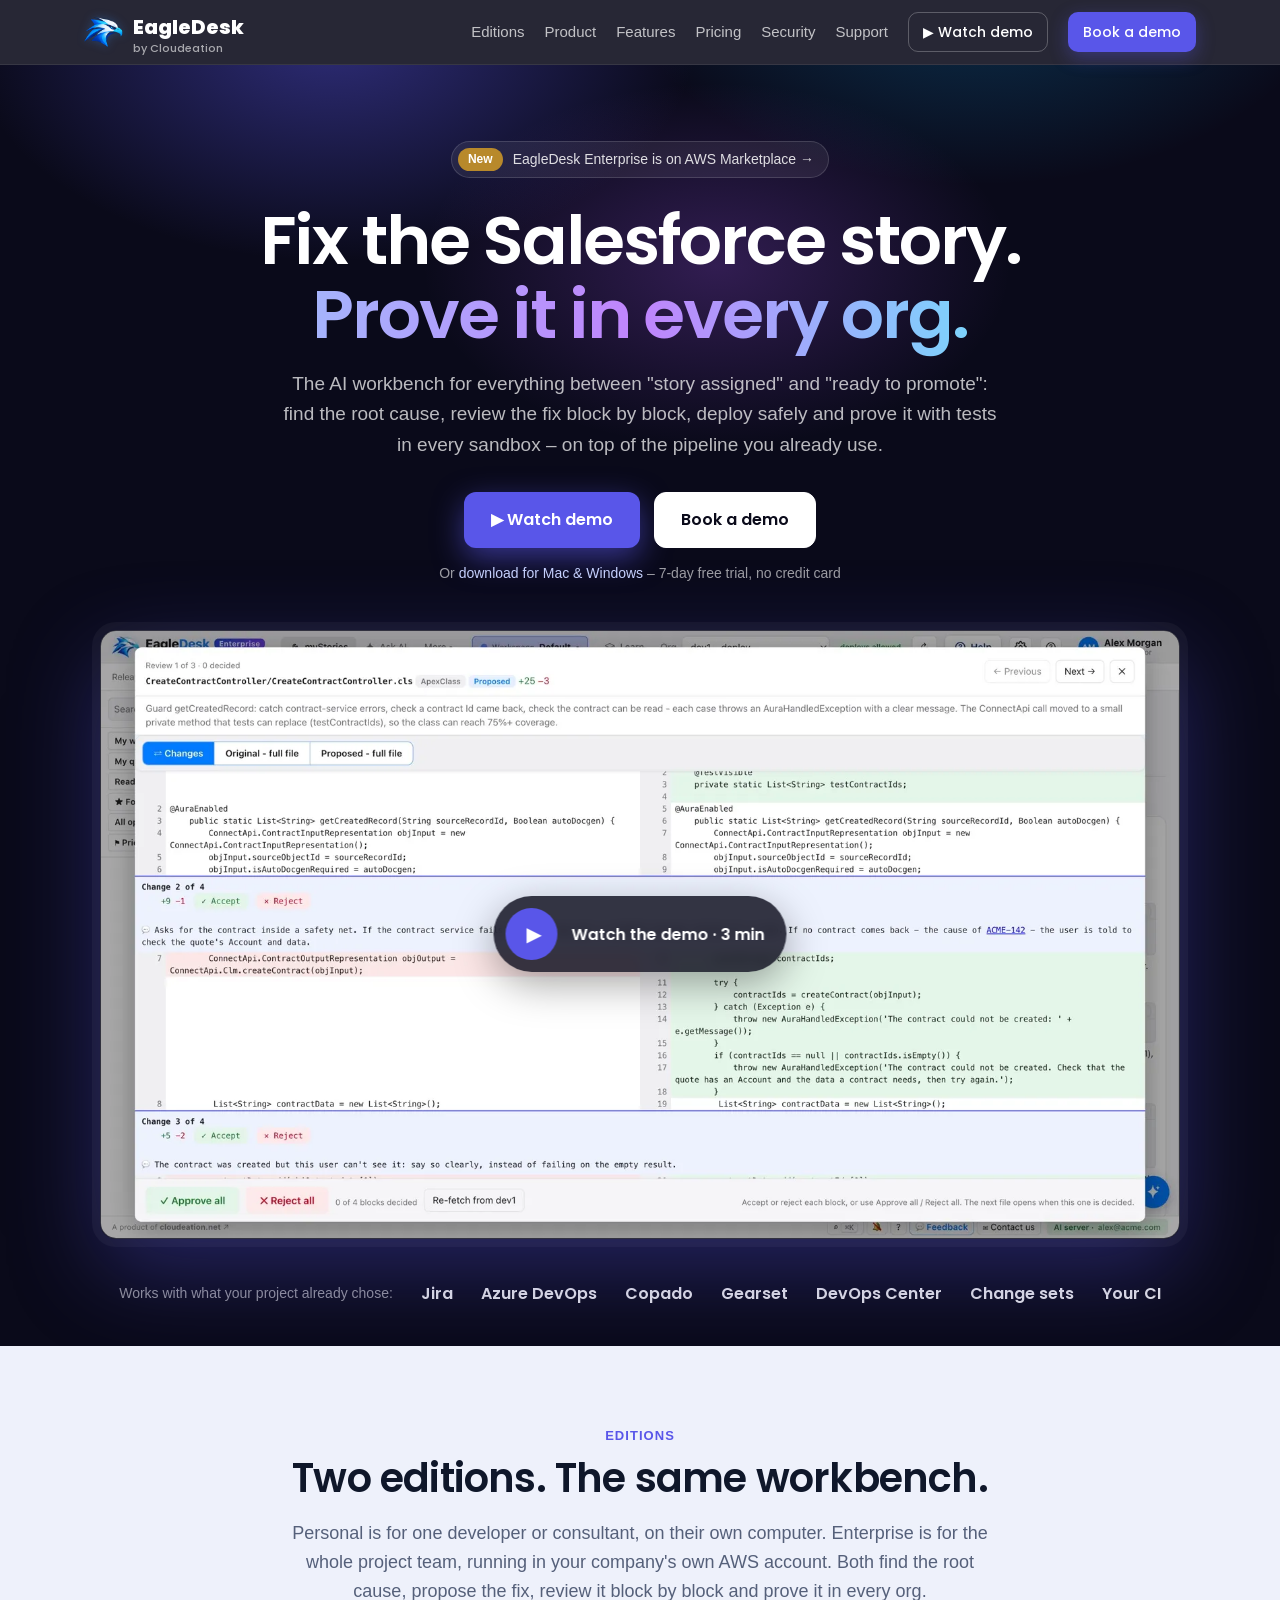
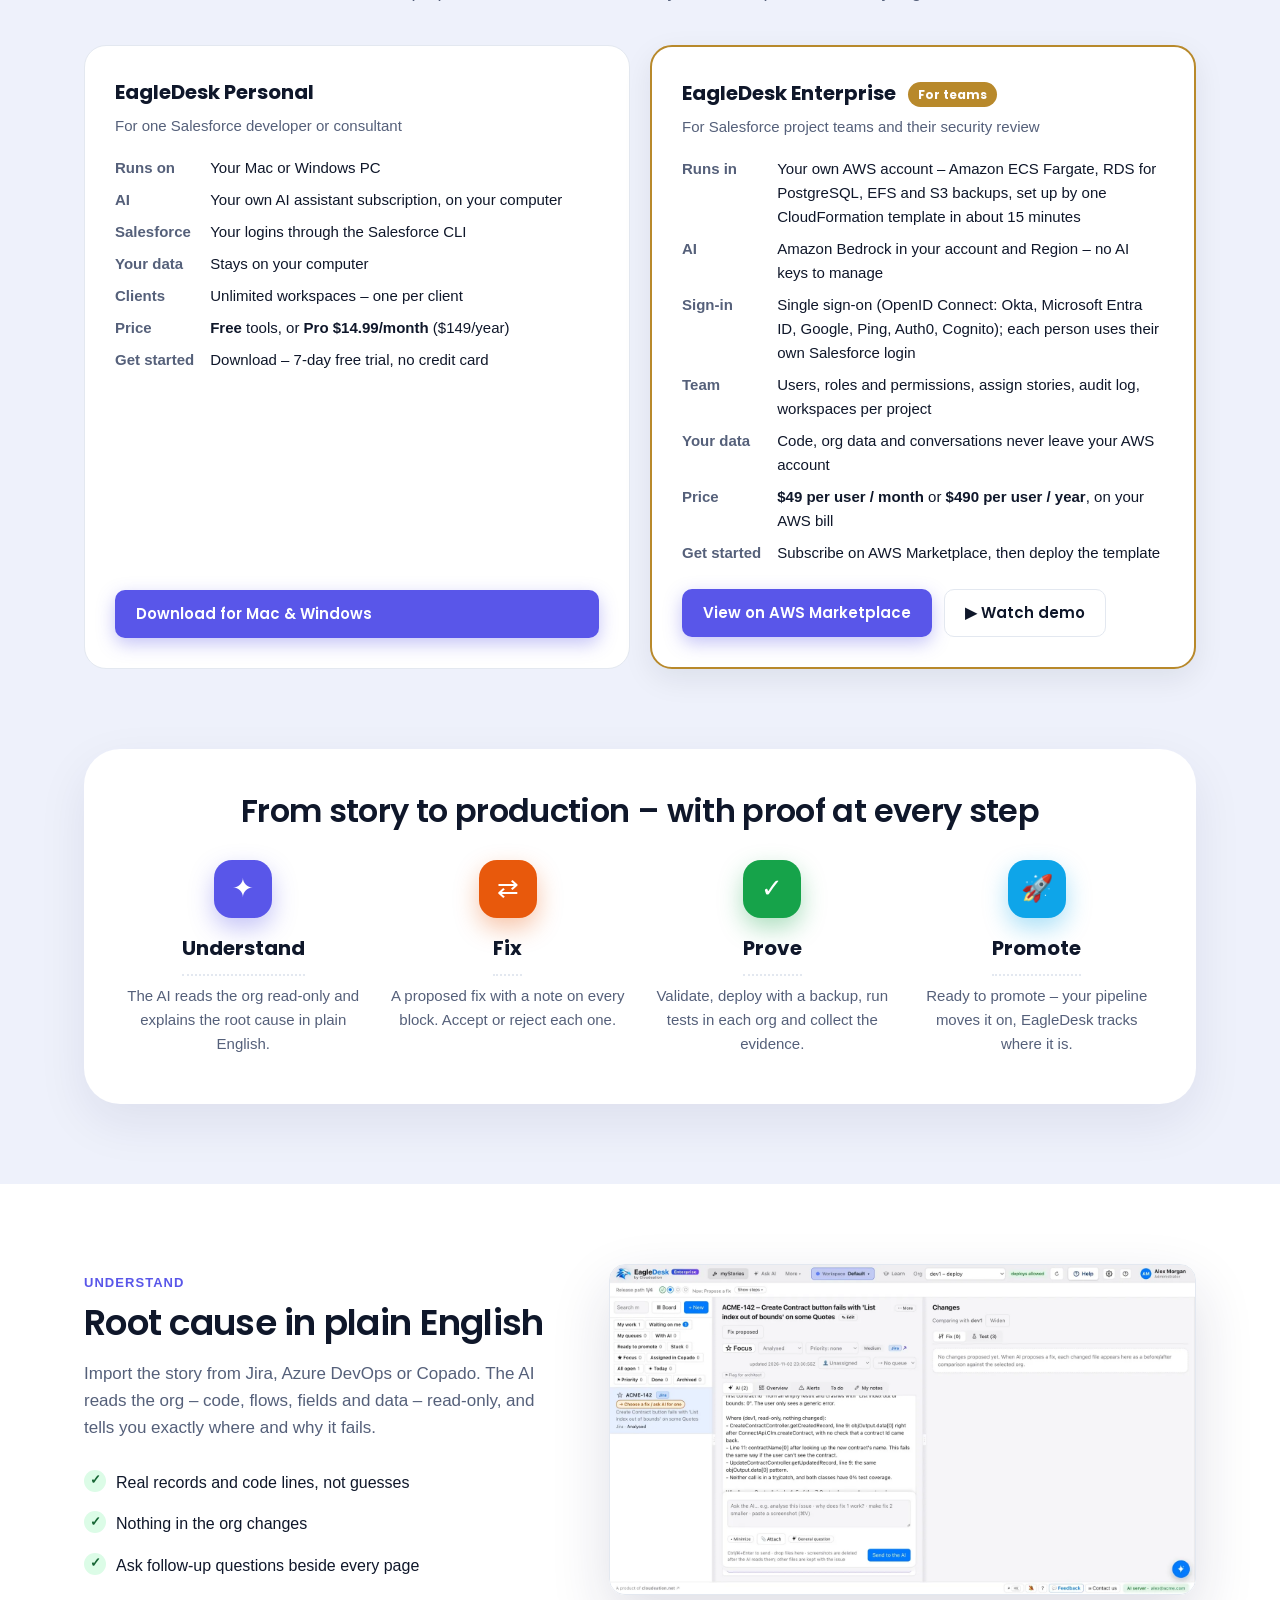
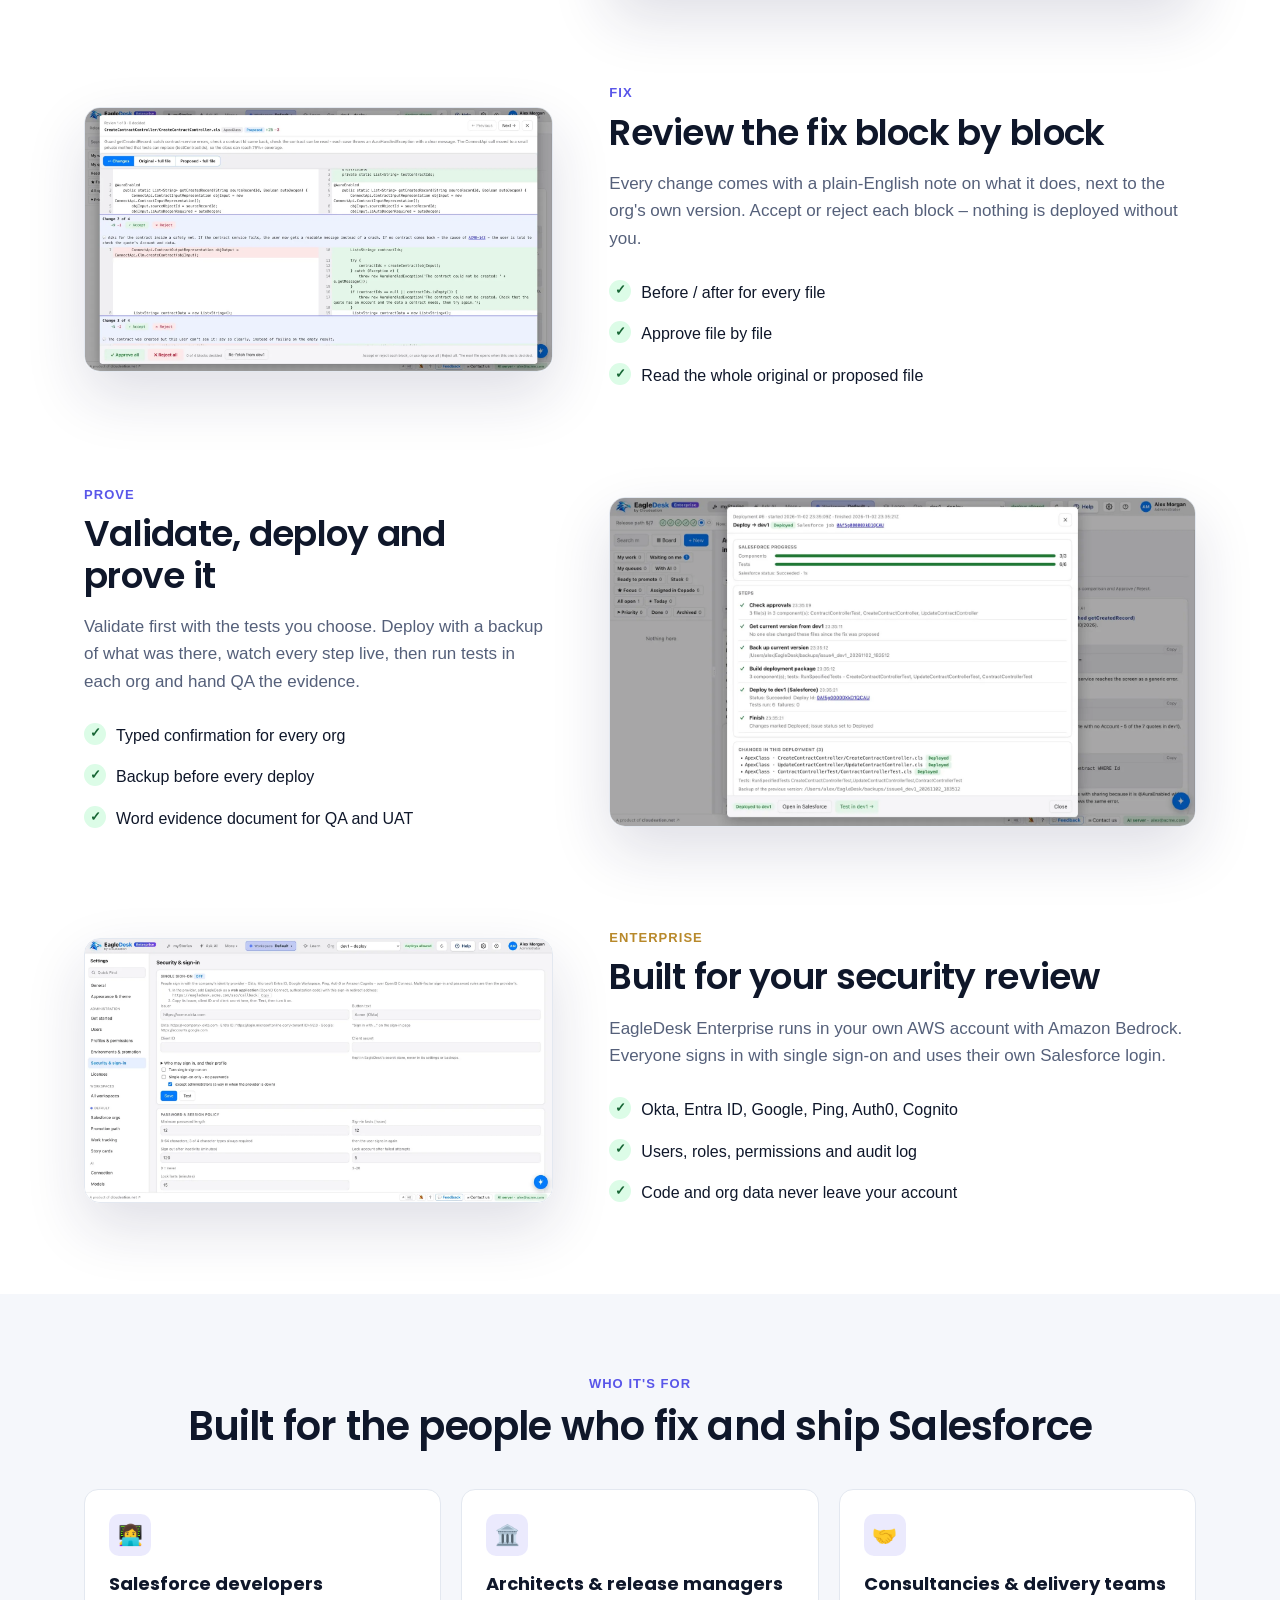
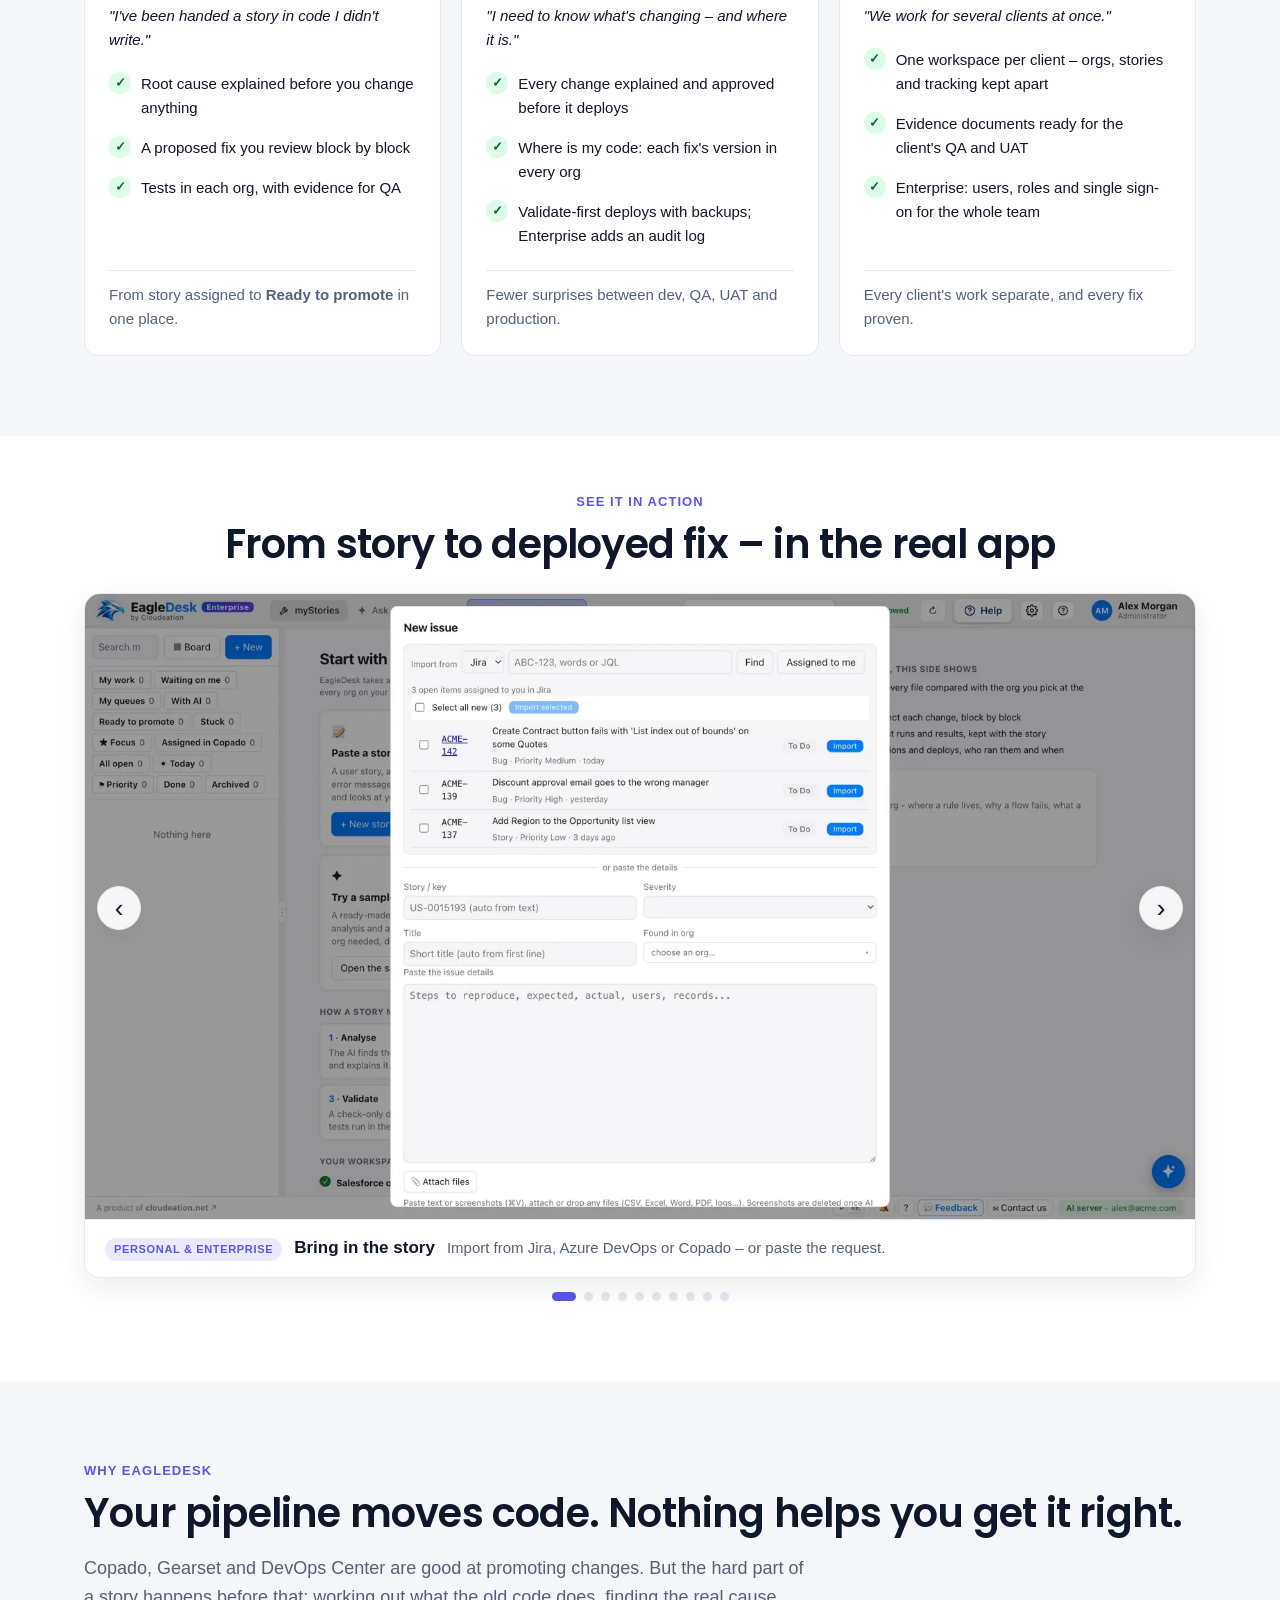
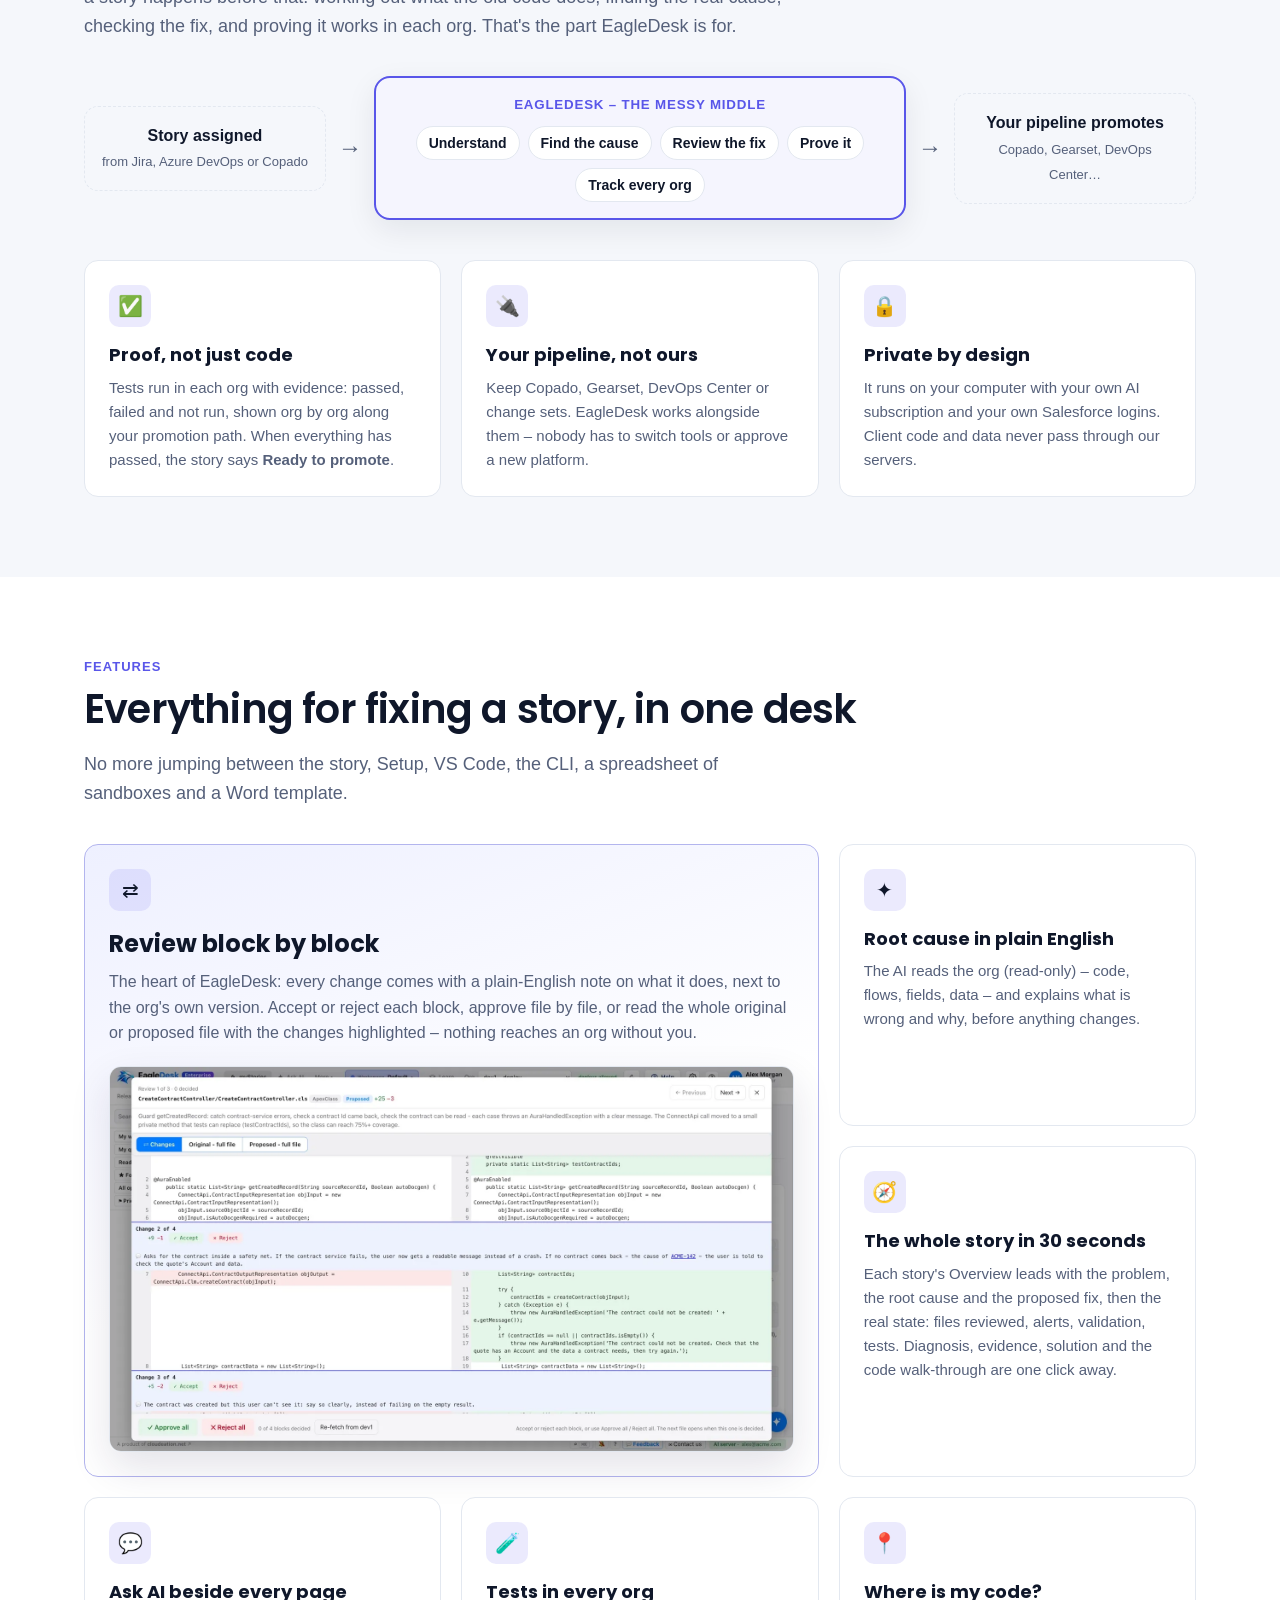
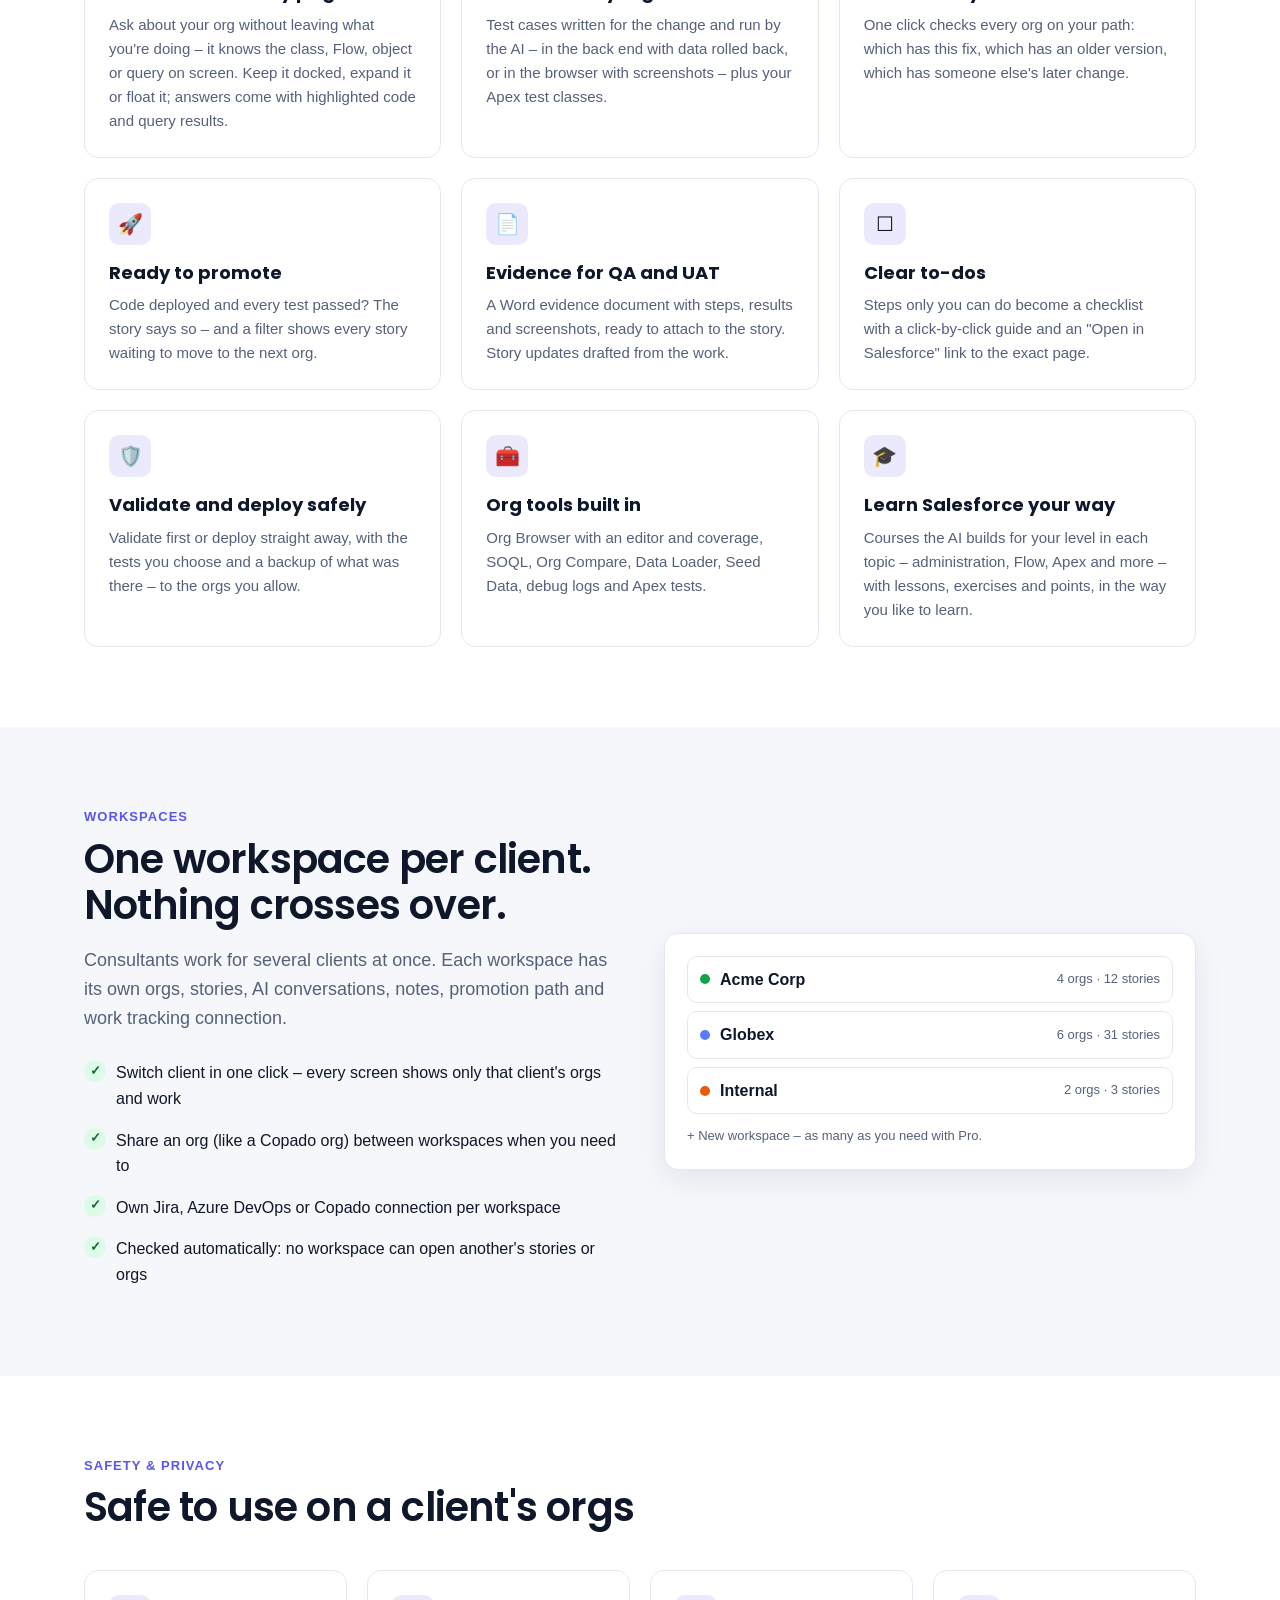
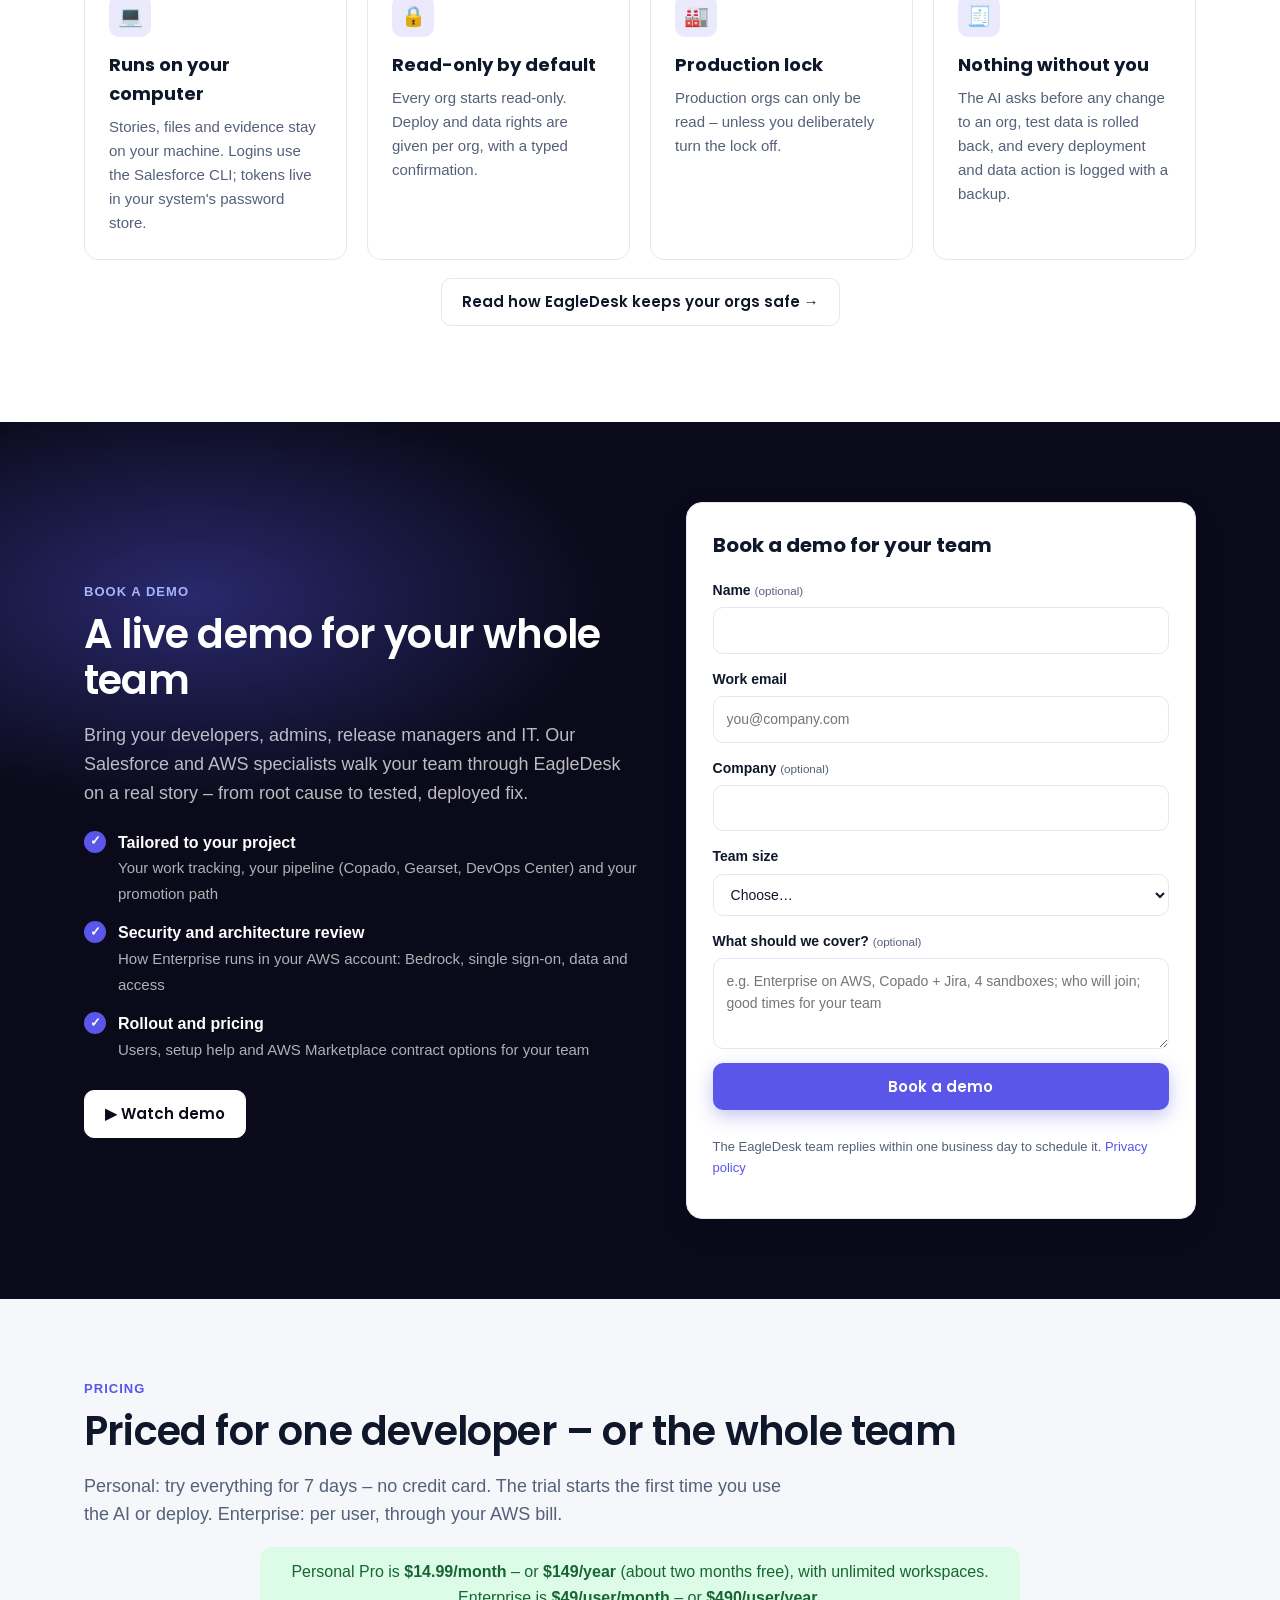
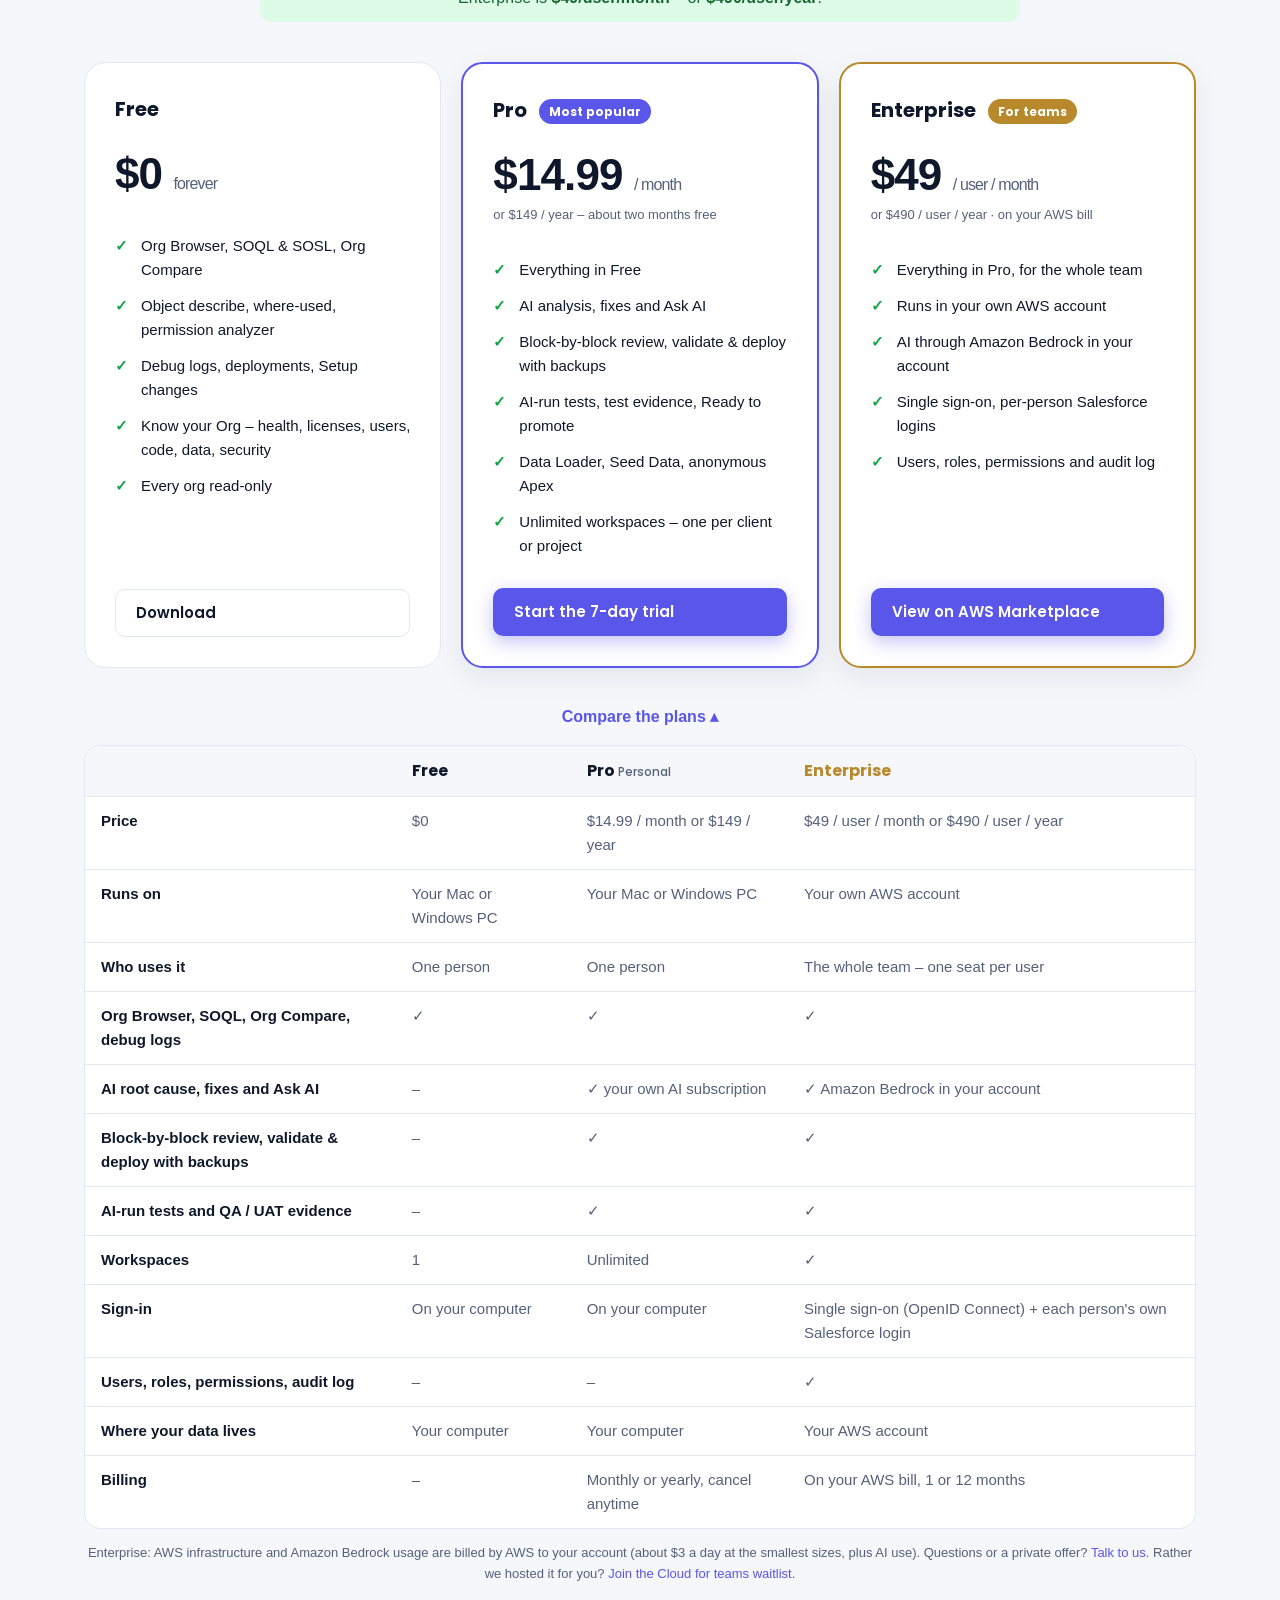
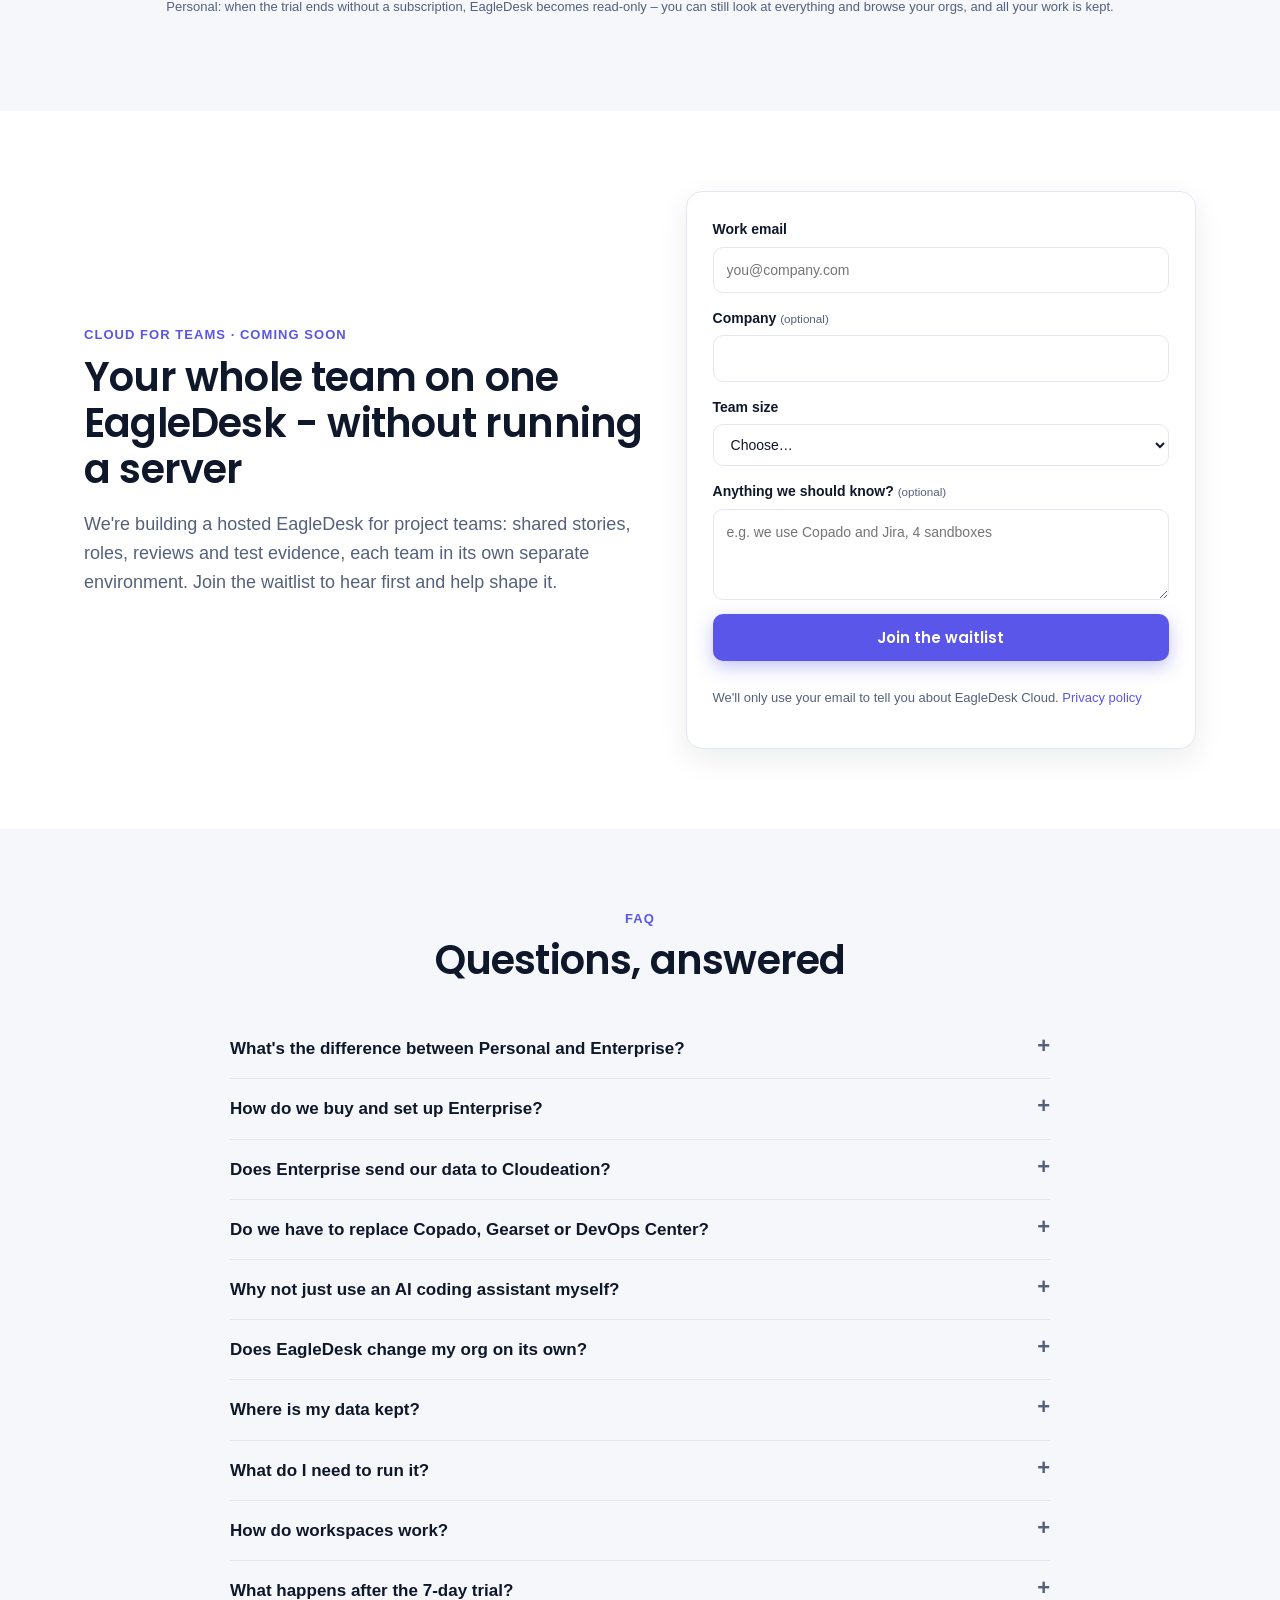
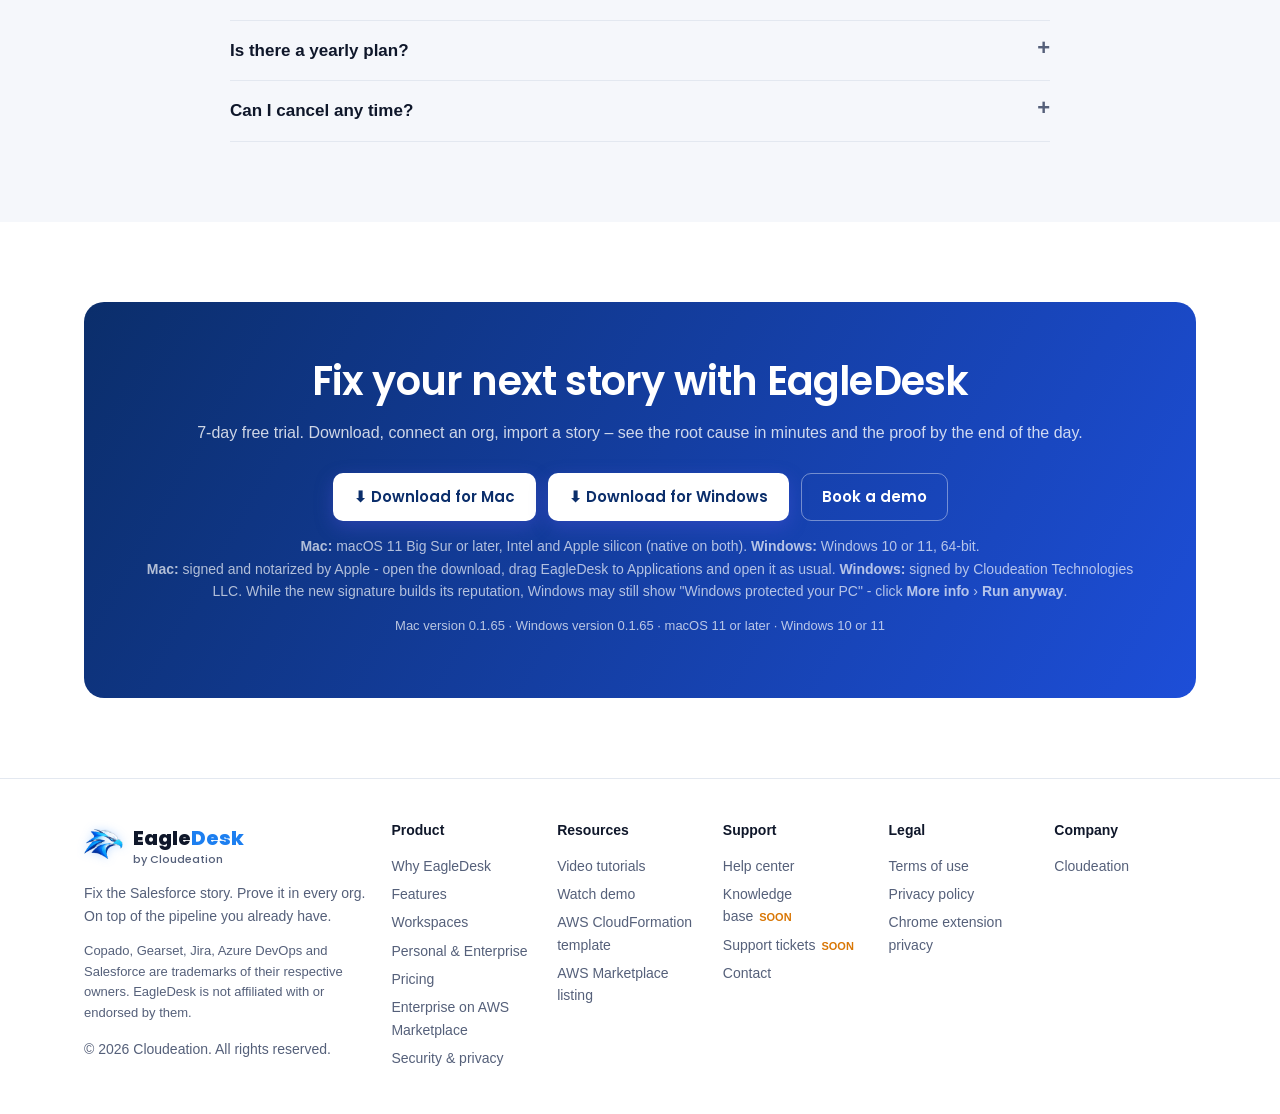
==== commit ad88a9f2: "Download line shows version 0.1.65 Co-Authored-By: Claude Opus 5.5 <noreply@anthropic.com>" ====
--- a/index.html
+++ b/index.html
@@ -346,7 +346,7 @@
       <b>Windows:</b> Windows 10 or 11, 64-bit.<br>
       <b>Mac:</b> signed and notarized by Apple - open the download, drag EagleDesk to Applications and open it as usual.
       <b>Windows:</b> signed by Cloudeation Technologies LLC. While the new signature builds its reputation, Windows may still show "Windows protected your PC" - click <b>More info</b> › <b>Run anyway</b>.</p>
-    <p class="fine" style="color:rgba(255,255,255,.7)">Mac version 0.1.64 · Windows version 0.1.64 · macOS 11 or later · Windows 10 or 11</p>
+    <p class="fine" style="color:rgba(255,255,255,.7)">Mac version 0.1.65 · Windows version 0.1.65 · macOS 11 or later · Windows 10 or 11</p>
   </div>
 </div></section>
 
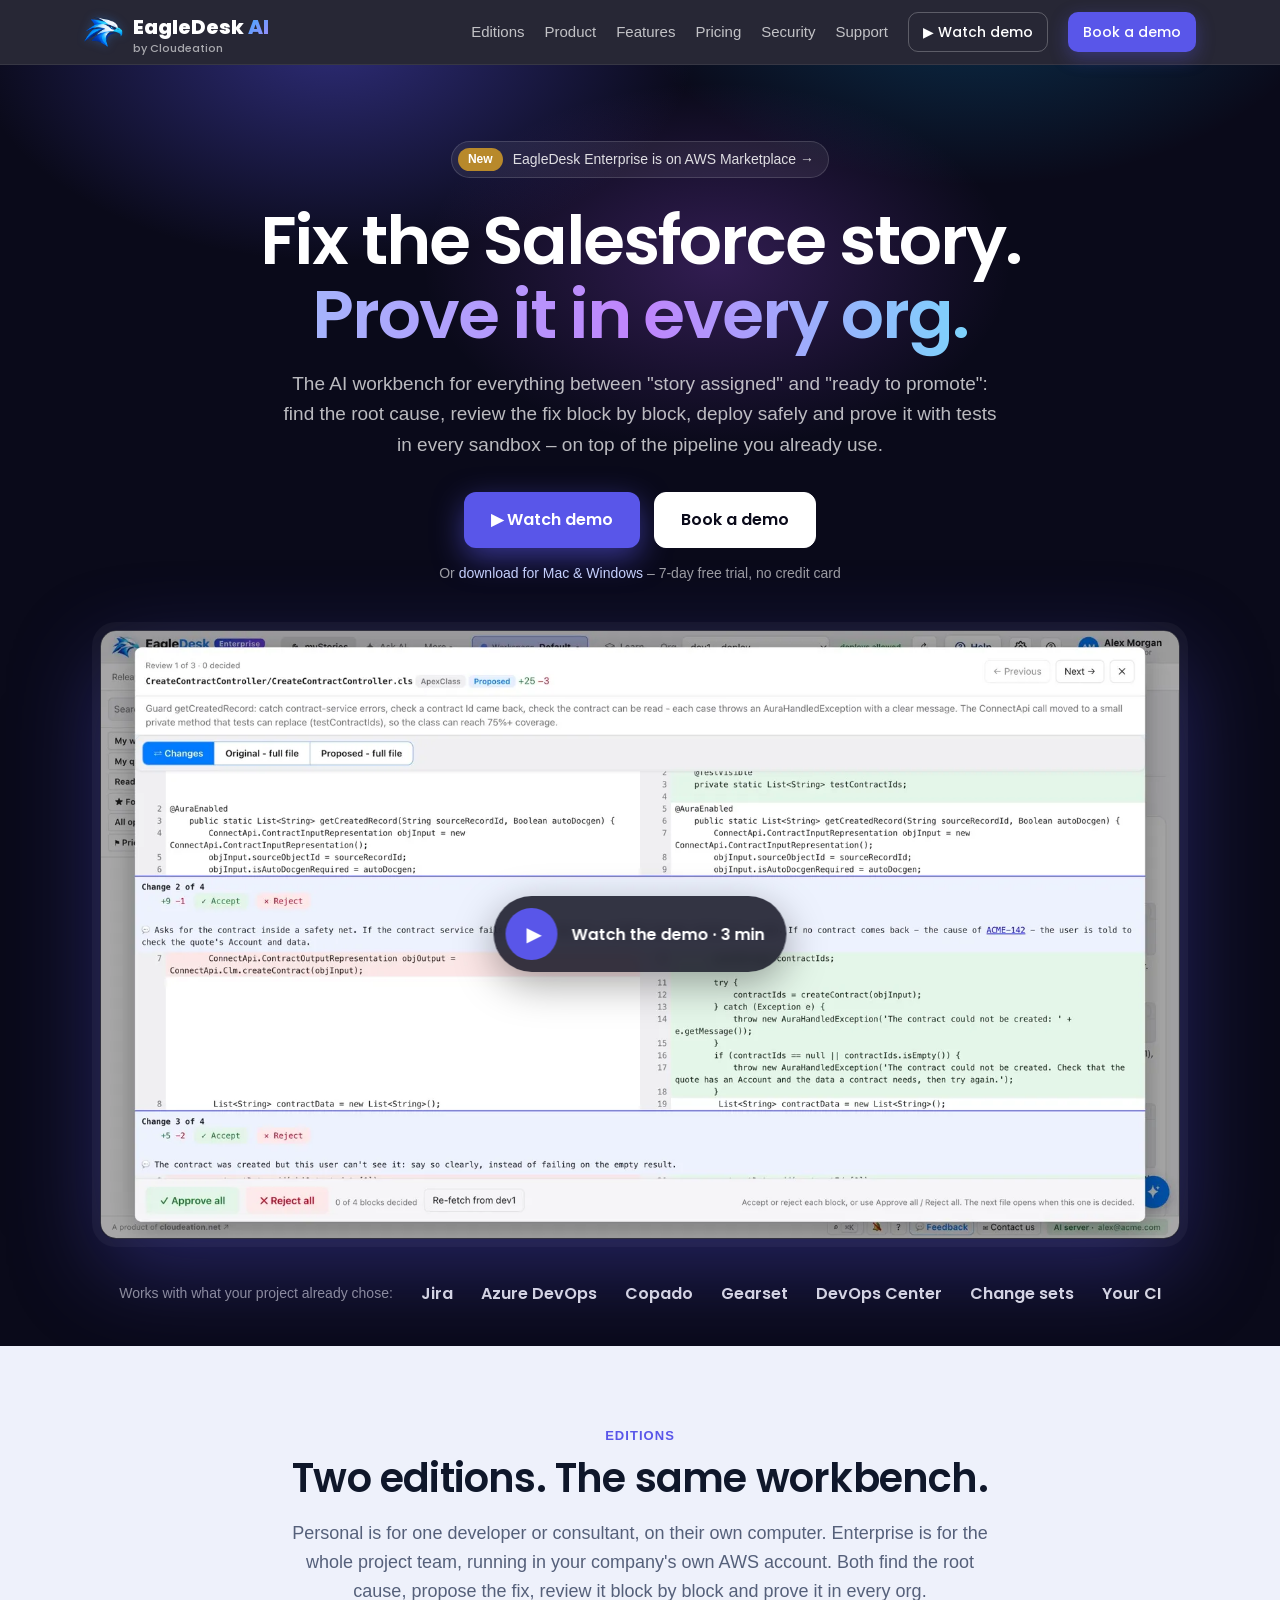
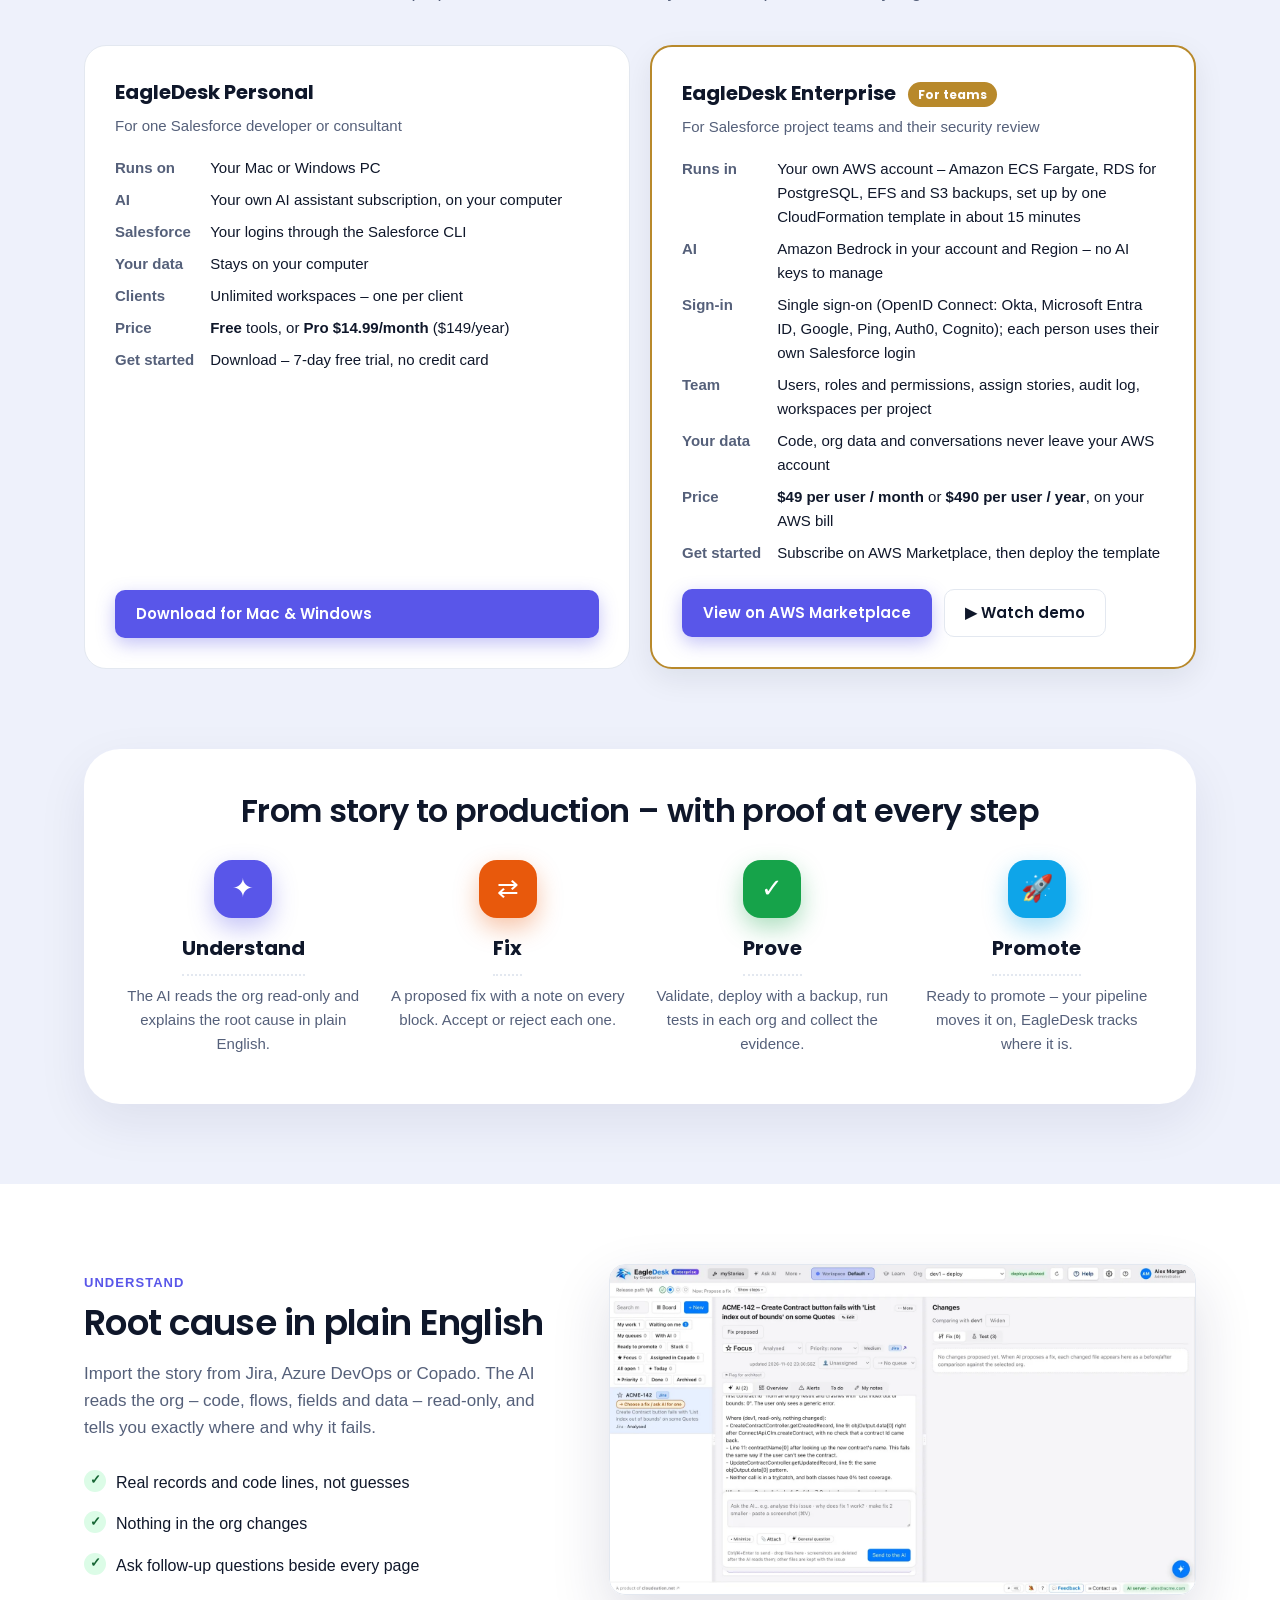
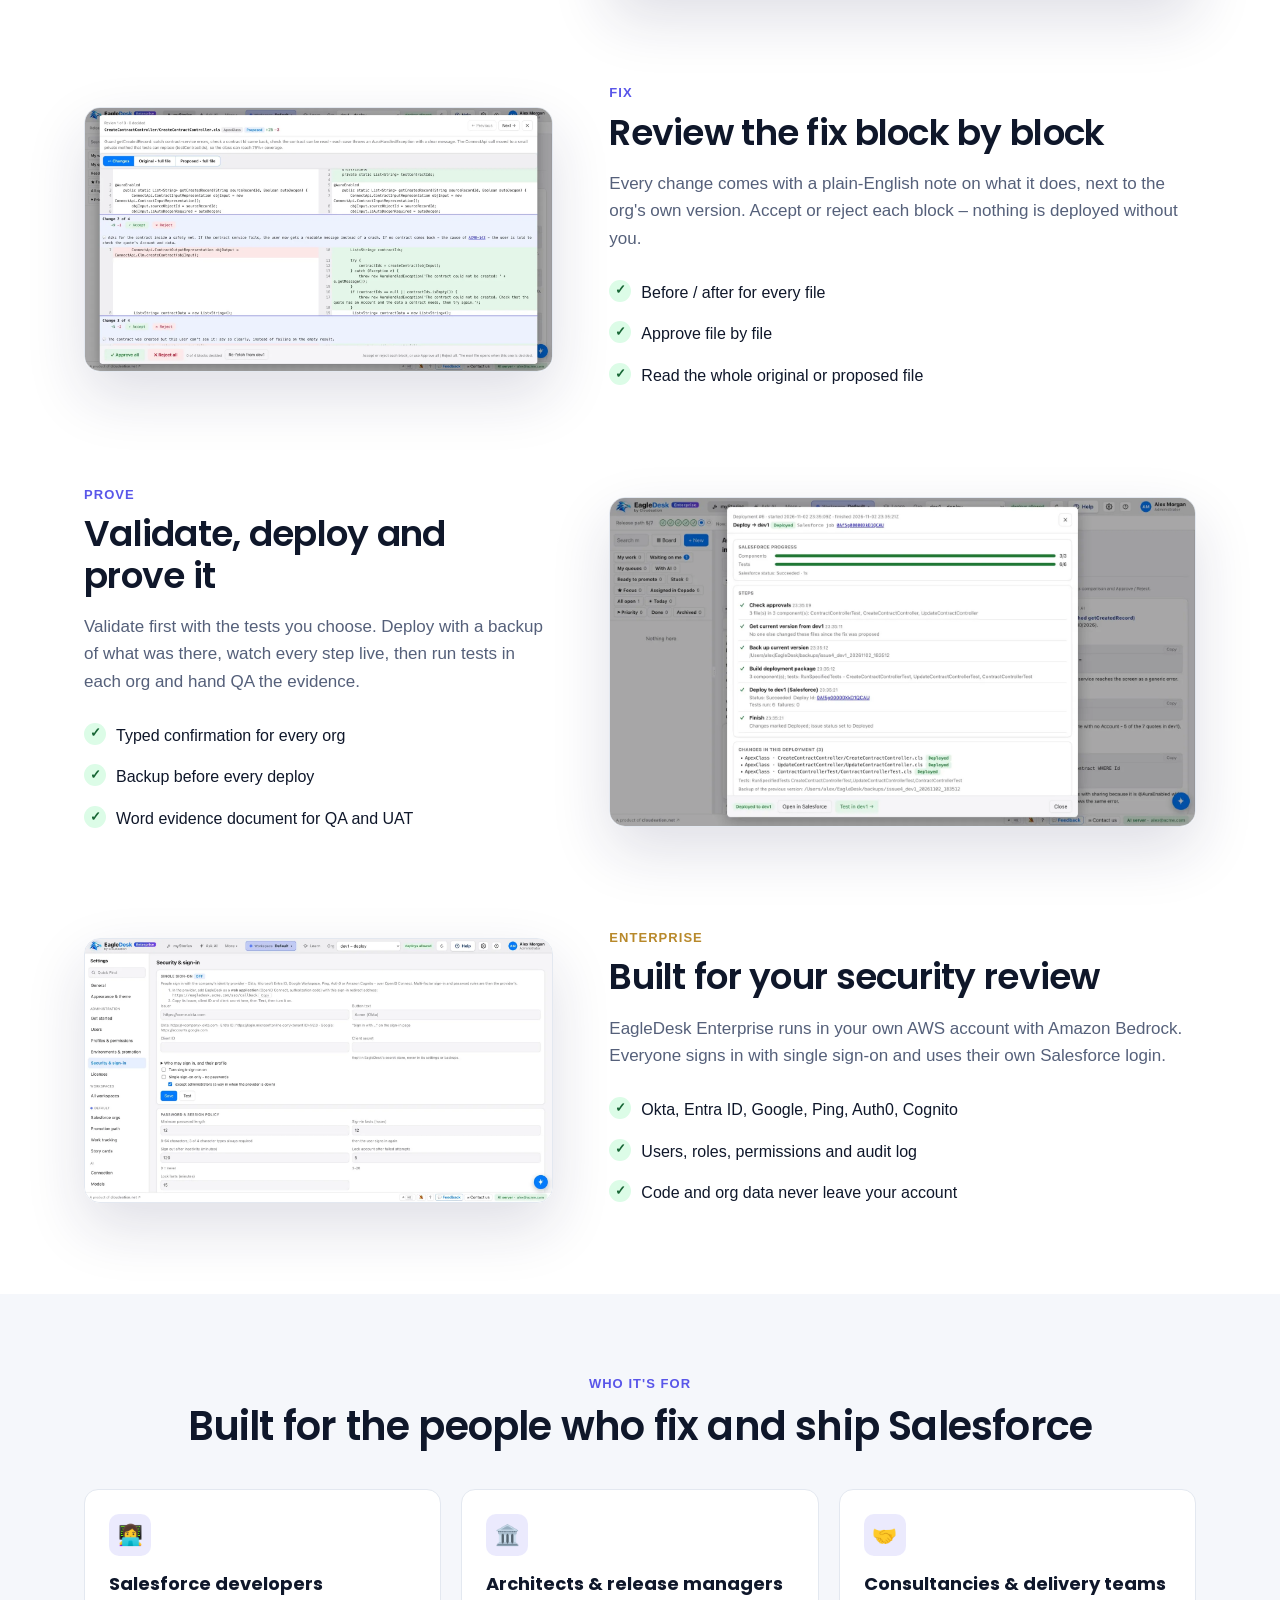
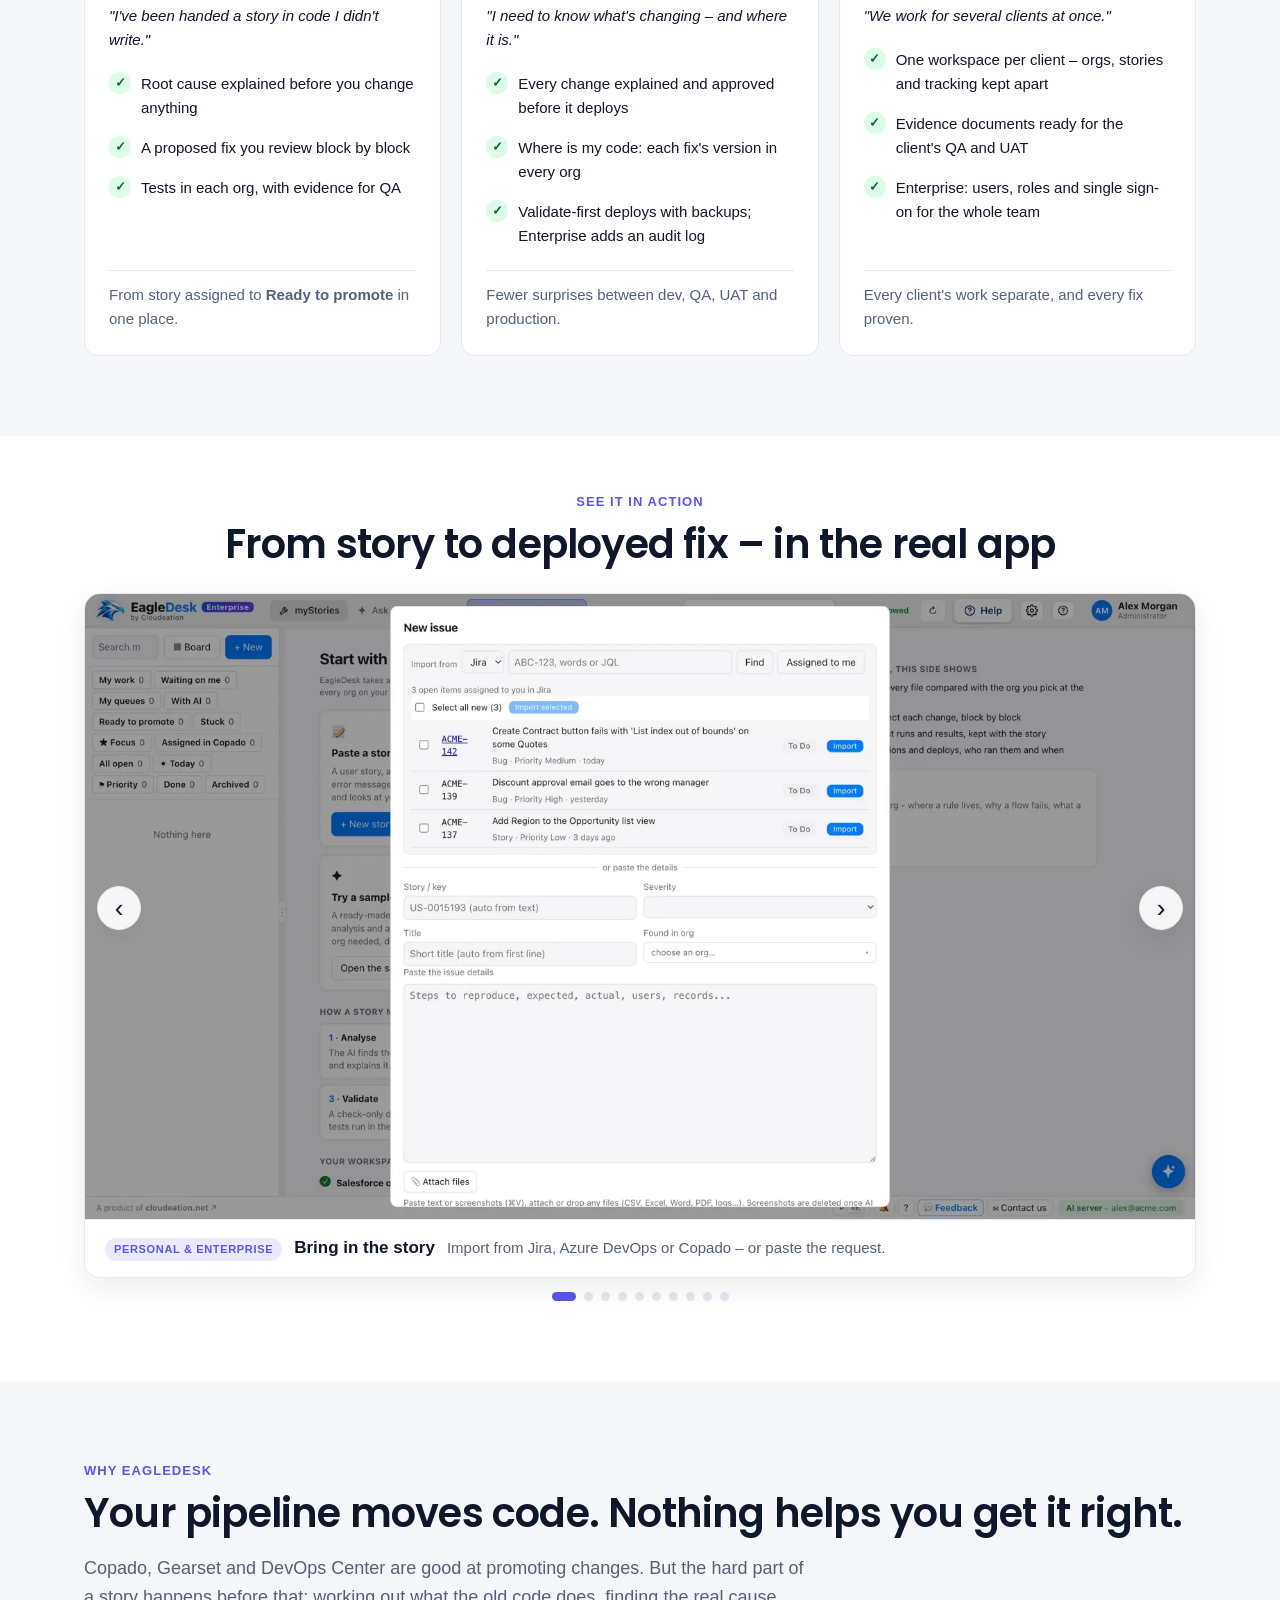
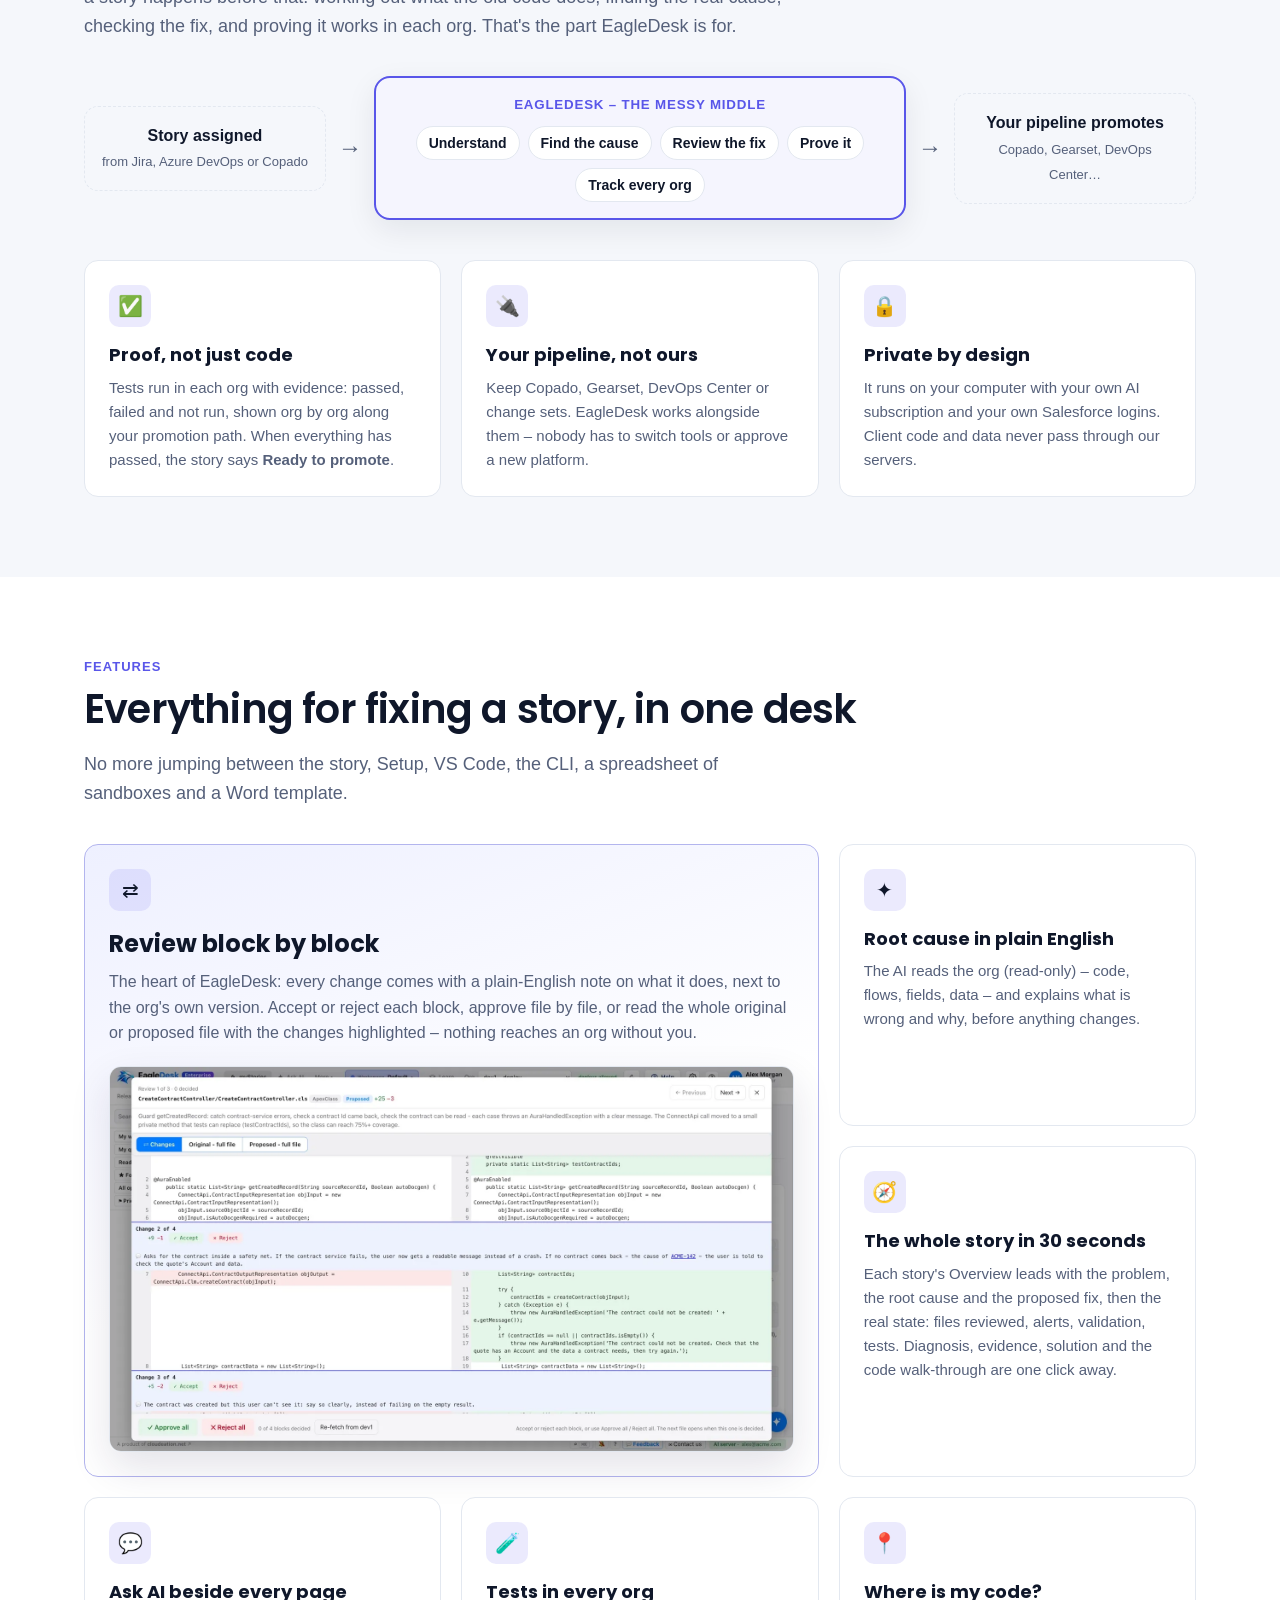
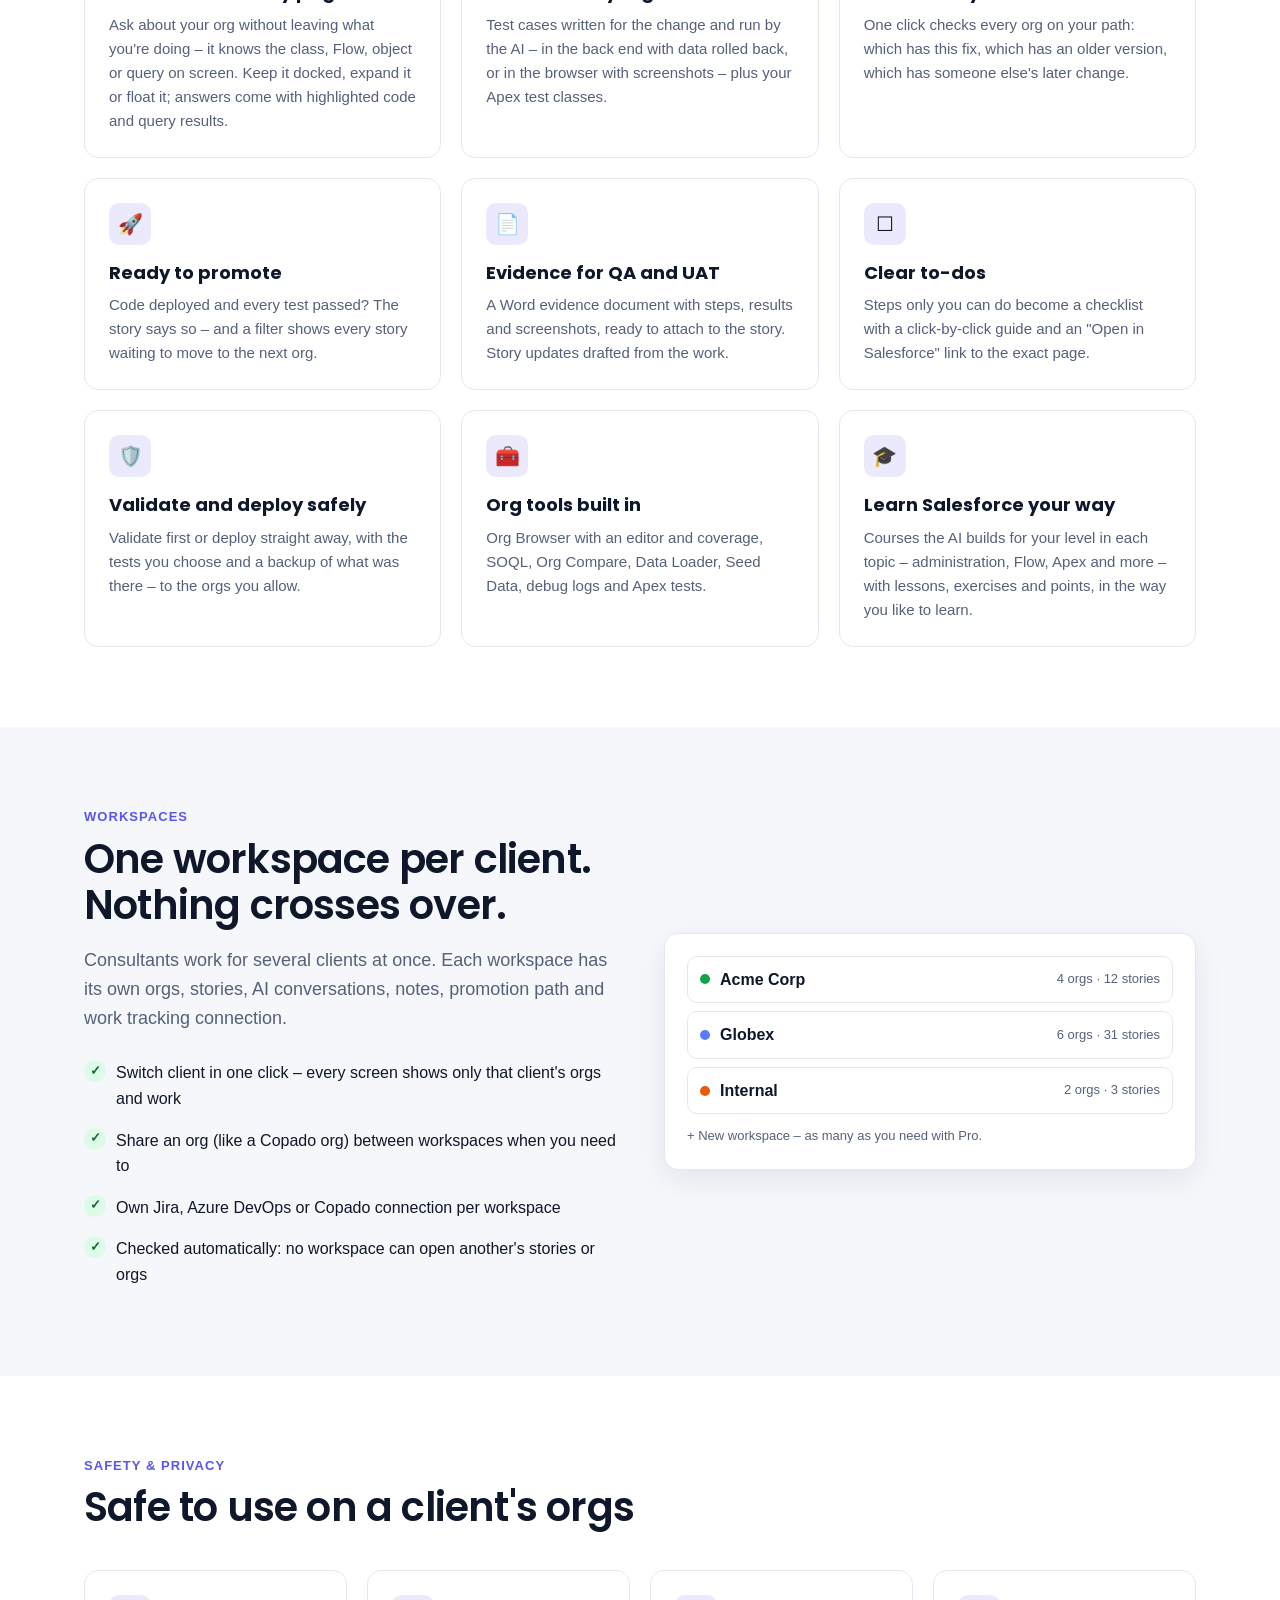
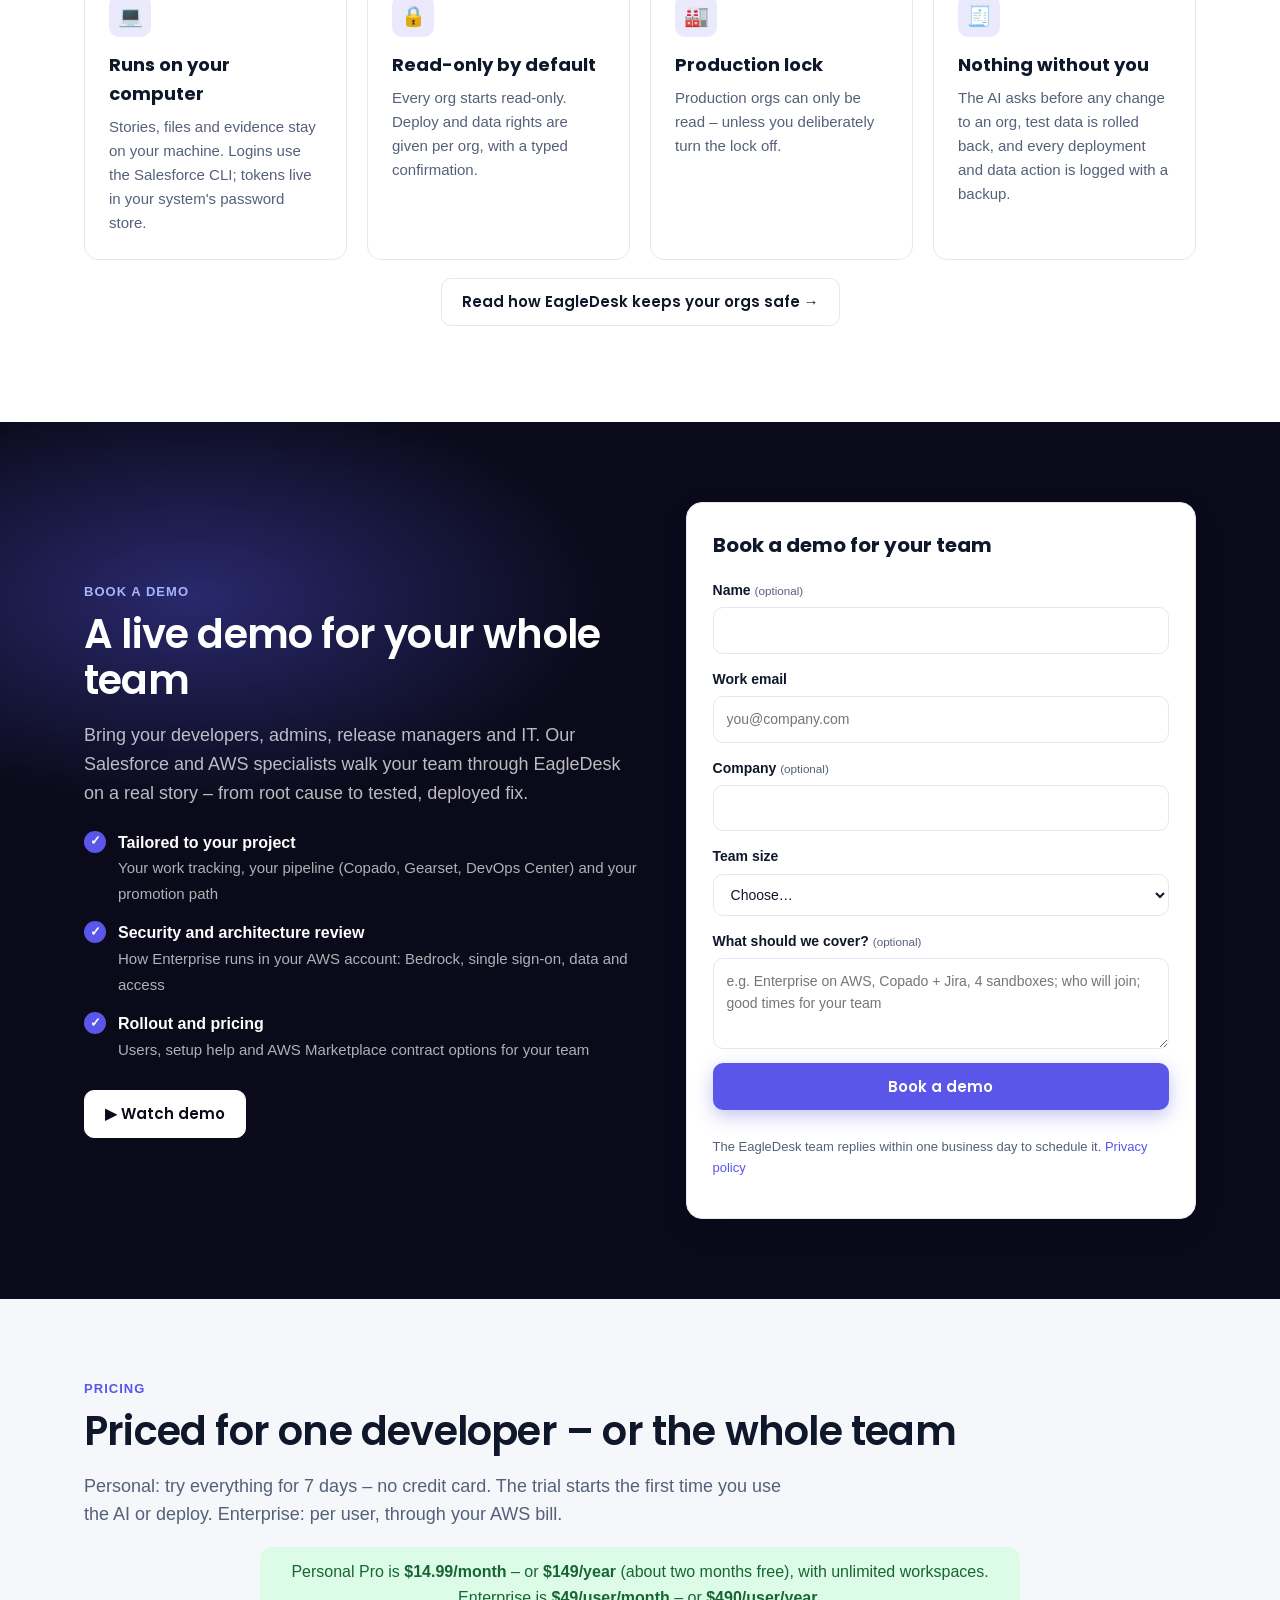
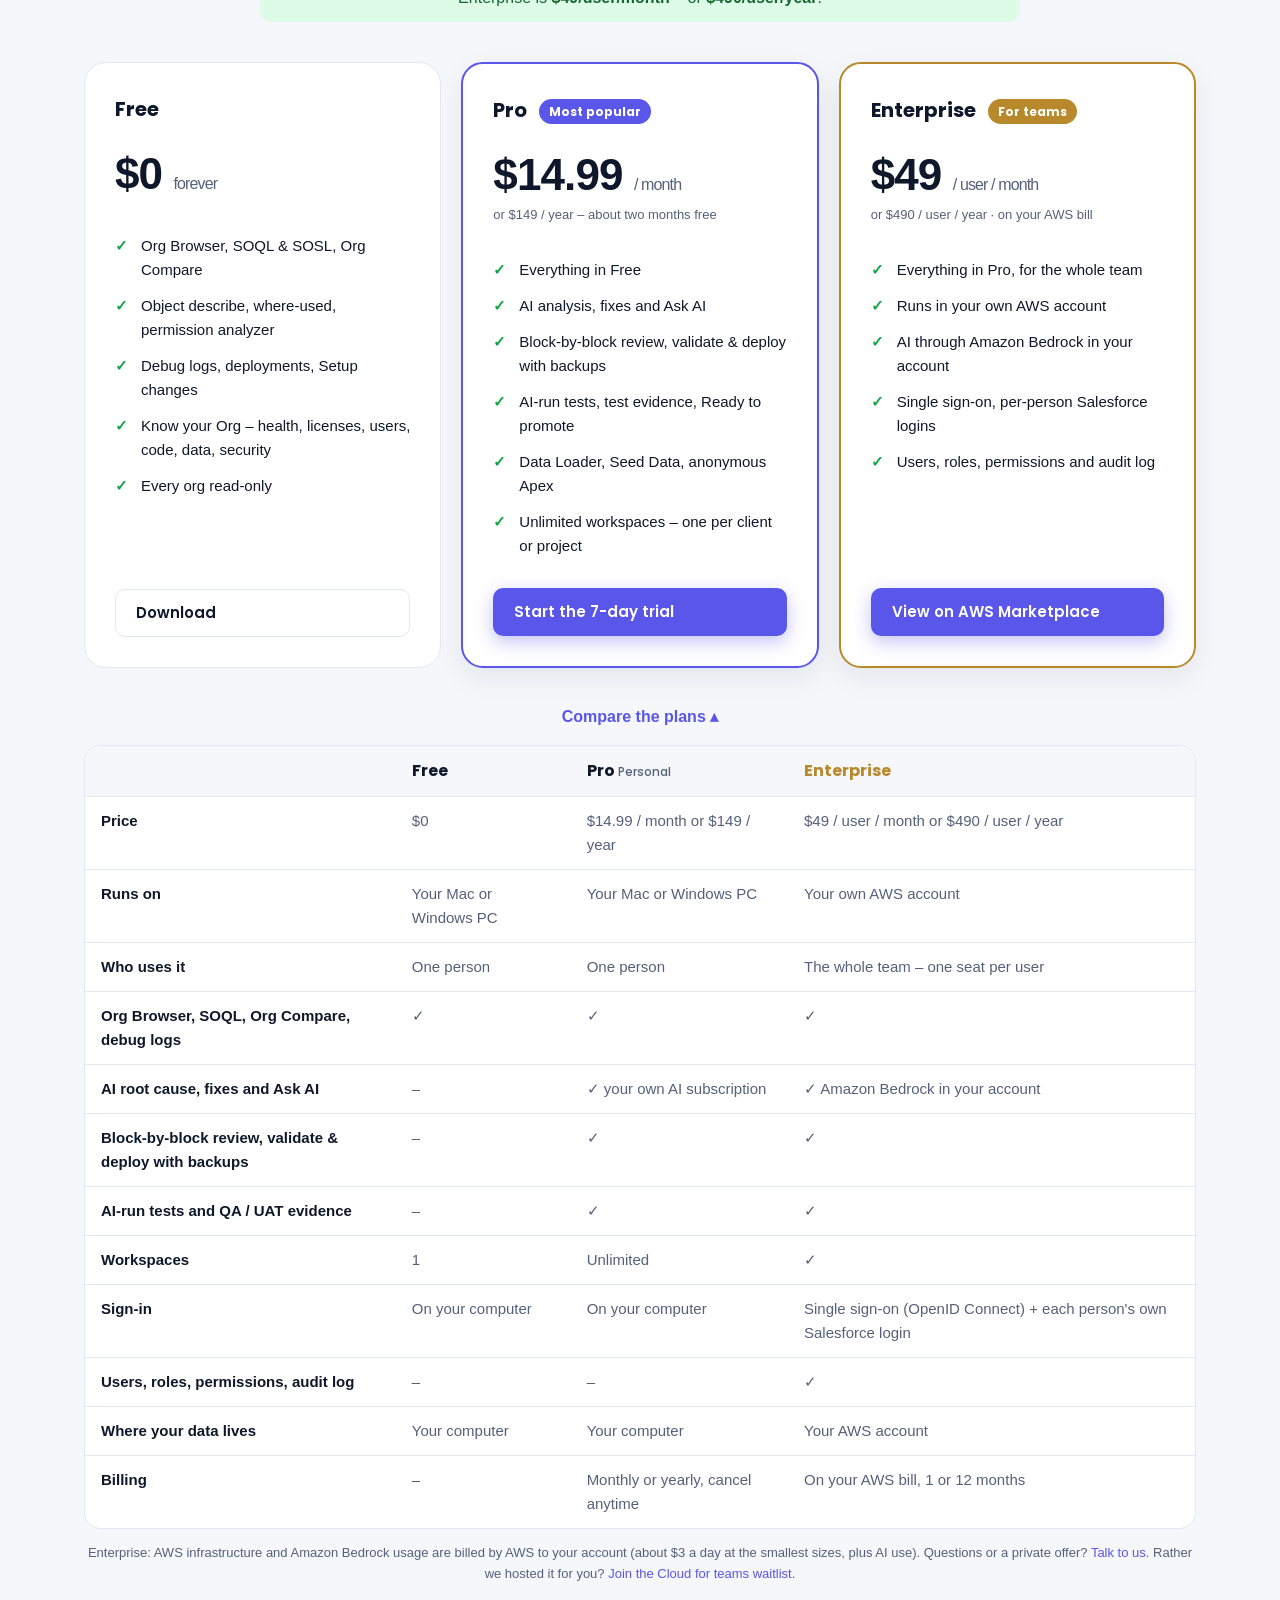
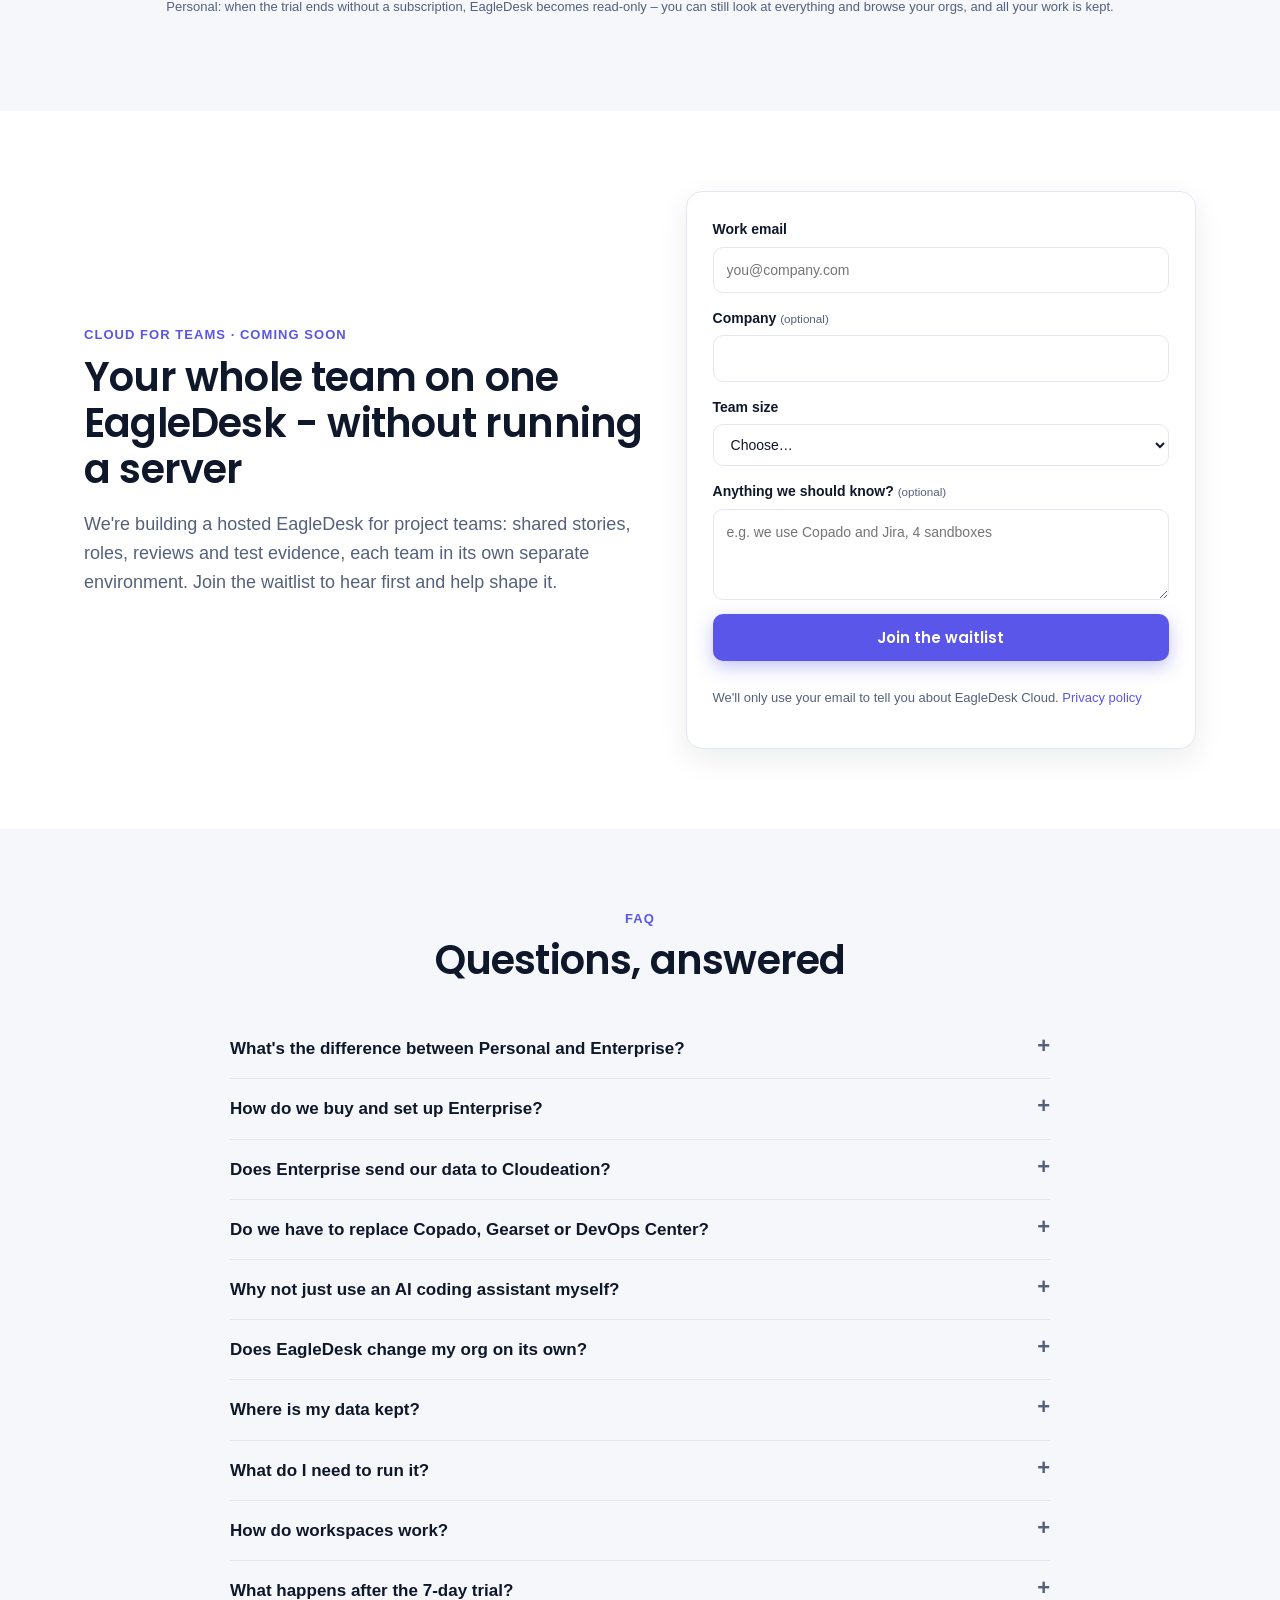
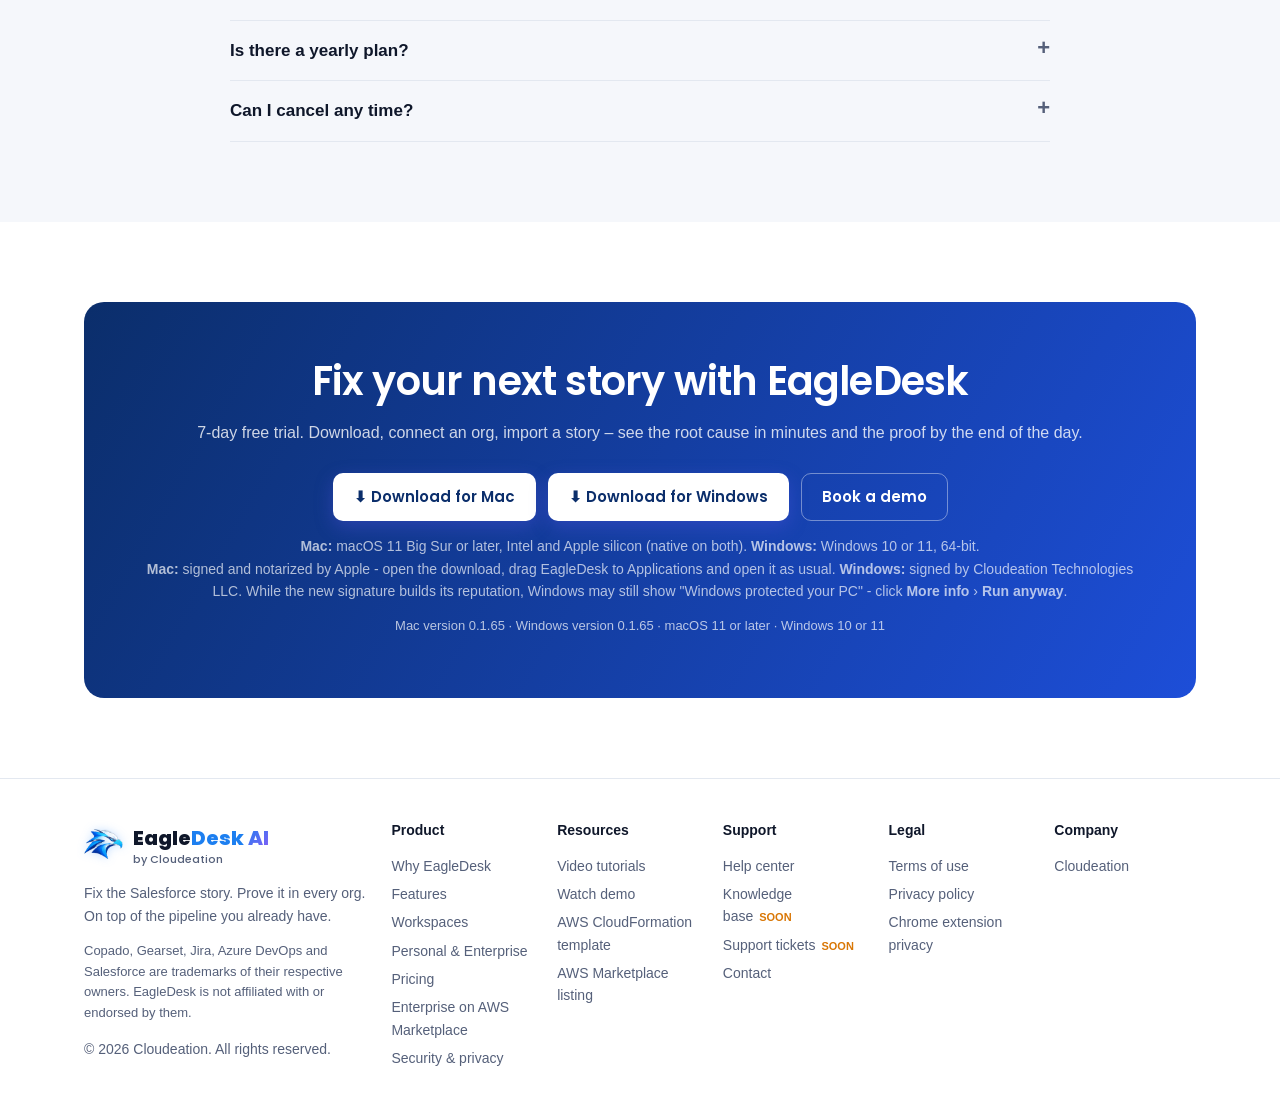
==== commit b10fddfc: "EagleDesk AI logo; site moves to eagledeskai.com (eagledesk.app will redirect here) Co-Authored-By: " ====
--- a/index.html
+++ b/index.html
@@ -4,15 +4,15 @@
 <meta charset="utf-8">
 <meta name="viewport" content="width=device-width, initial-scale=1">
 <title>EagleDesk – fix the Salesforce story, prove it in every org</title>
-<link rel="canonical" href="https://eagledesk.app/">
+<link rel="canonical" href="https://eagledeskai.com/">
 <meta name="description" content="EagleDesk by Cloudeation is the AI workbench for the Salesforce developer fixing the story: understand the code, review the fix block by block, prove it with tests in every org and know when it's ready to promote – on top of Copado, Gearset, DevOps Center or whatever pipeline your project already uses. Personal edition for Mac and Windows; Enterprise edition for teams in their own AWS account, on AWS Marketplace.">
 <meta property="og:title" content="EagleDesk by Cloudeation">
 <meta property="og:description" content="Fix the Salesforce story. Prove it in every org. On top of the pipeline you already have.">
-<meta property="og:image" content="https://eagledesk.app/assets/eagledesk-og.png">
+<meta property="og:image" content="https://eagledeskai.com/assets/eagledesk-og.png">
 <link rel="icon" href="assets/eagledesk.png">
 <link rel="preconnect" href="https://fonts.googleapis.com"><link rel="preconnect" href="https://fonts.gstatic.com" crossorigin>
 <link rel="stylesheet" href="https://fonts.googleapis.com/css2?family=Poppins:wght@500;600;700&display=swap">
-<link rel="stylesheet" href="style.css?v=20261103b">
+<link rel="stylesheet" href="style.css?v=20261114a">
 <link rel="stylesheet" href="home.css?v=20261103c">
 <!-- Visitor stats: GoatCounter (no cookies, no personal data) - pages, referrers, ad campaigns (utm_*), download clicks -->
 <script src="source.js?v=20261110"></script>
@@ -21,7 +21,7 @@
 <body class="home2">
 
 <header class="nav dark"><div class="wrap">
-  <a class="logo" href="./"><img src="assets/eagle-mark.png" alt="" class="logo-eagle"><span>Eagle<b>Desk</b><small>by Cloudeation</small></span></a>
+  <a class="logo" href="./"><img src="assets/eagle-mark.png" alt="" class="logo-eagle"><span>Eagle<b>Desk</b><i class="logo-ai">AI</i><small>by Cloudeation</small></span></a>
   <button class="nav-toggle" id="navToggle" aria-label="Menu" aria-expanded="false" aria-controls="navMenu"><span></span><span></span><span></span></button>
   <nav id="navMenu">
     <a href="#editions">Editions</a><a href="#product">Product</a><a href="#features">Features</a><a href="#pricing">Pricing</a>
@@ -364,7 +364,7 @@
 </dialog>
 
 <footer><div class="wrap">
-  <div><a class="logo" href="./"><img src="assets/eagle-mark.png" alt="" class="logo-eagle"><span>Eagle<b>Desk</b><small>by Cloudeation</small></span></a>
+  <div><a class="logo" href="./"><img src="assets/eagle-mark.png" alt="" class="logo-eagle"><span>Eagle<b>Desk</b><i class="logo-ai">AI</i><small>by Cloudeation</small></span></a>
     <p>Fix the Salesforce story. Prove it in every org. On top of the pipeline you already have.</p>
     <p class="fine">Copado, Gearset, Jira, Azure DevOps and Salesforce are trademarks of their respective owners. EagleDesk is not affiliated with or endorsed by them.</p>
     <p>© <span id="yr">2026</span> Cloudeation. All rights reserved.</p></div>
--- a/style.css
+++ b/style.css
@@ -156,6 +156,9 @@
 /* EagleDesk: the eagle mark and the two-colour wordmark */
 .logo img.logo-eagle { width: auto; height: 30px; border-radius: 0; filter: drop-shadow(0 0 5px rgba(46, 140, 255, .3)); }
 .logo span b { color: #1d7ff0; font-weight: 800; }
+.logo span .logo-ai { font-style: normal; font-weight: 800; margin-left: 4px; background: linear-gradient(135deg, #1d7ff0, #8b5cf6); -webkit-background-clip: text;
+  background-clip: text; color: transparent; }
+.nav.dark .logo span .logo-ai { background-image: linear-gradient(135deg, #38a9ff, #a78bfa); }
 
 /* positioning: works-with strip, the messy middle, is / isn't, hero mock extras */
 section.works { padding: 18px 0; border-bottom: 1px solid var(--line); }
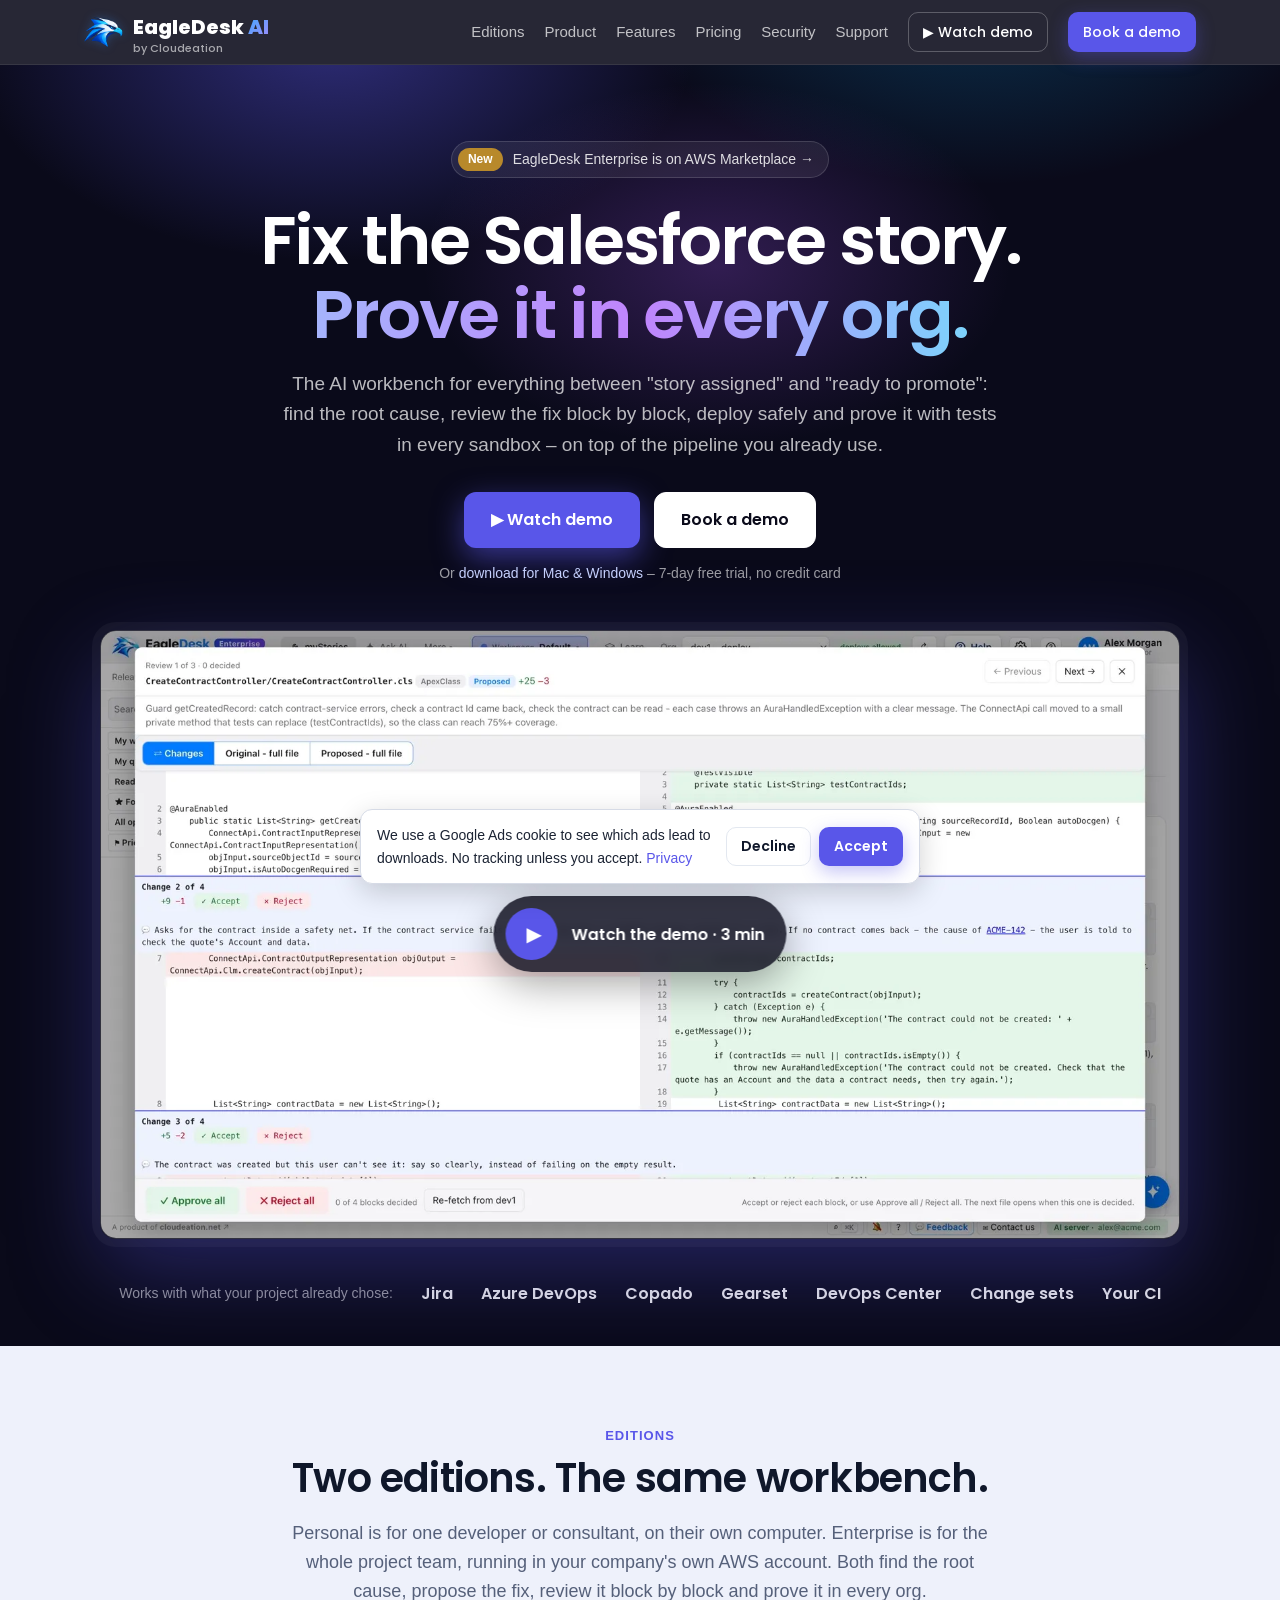
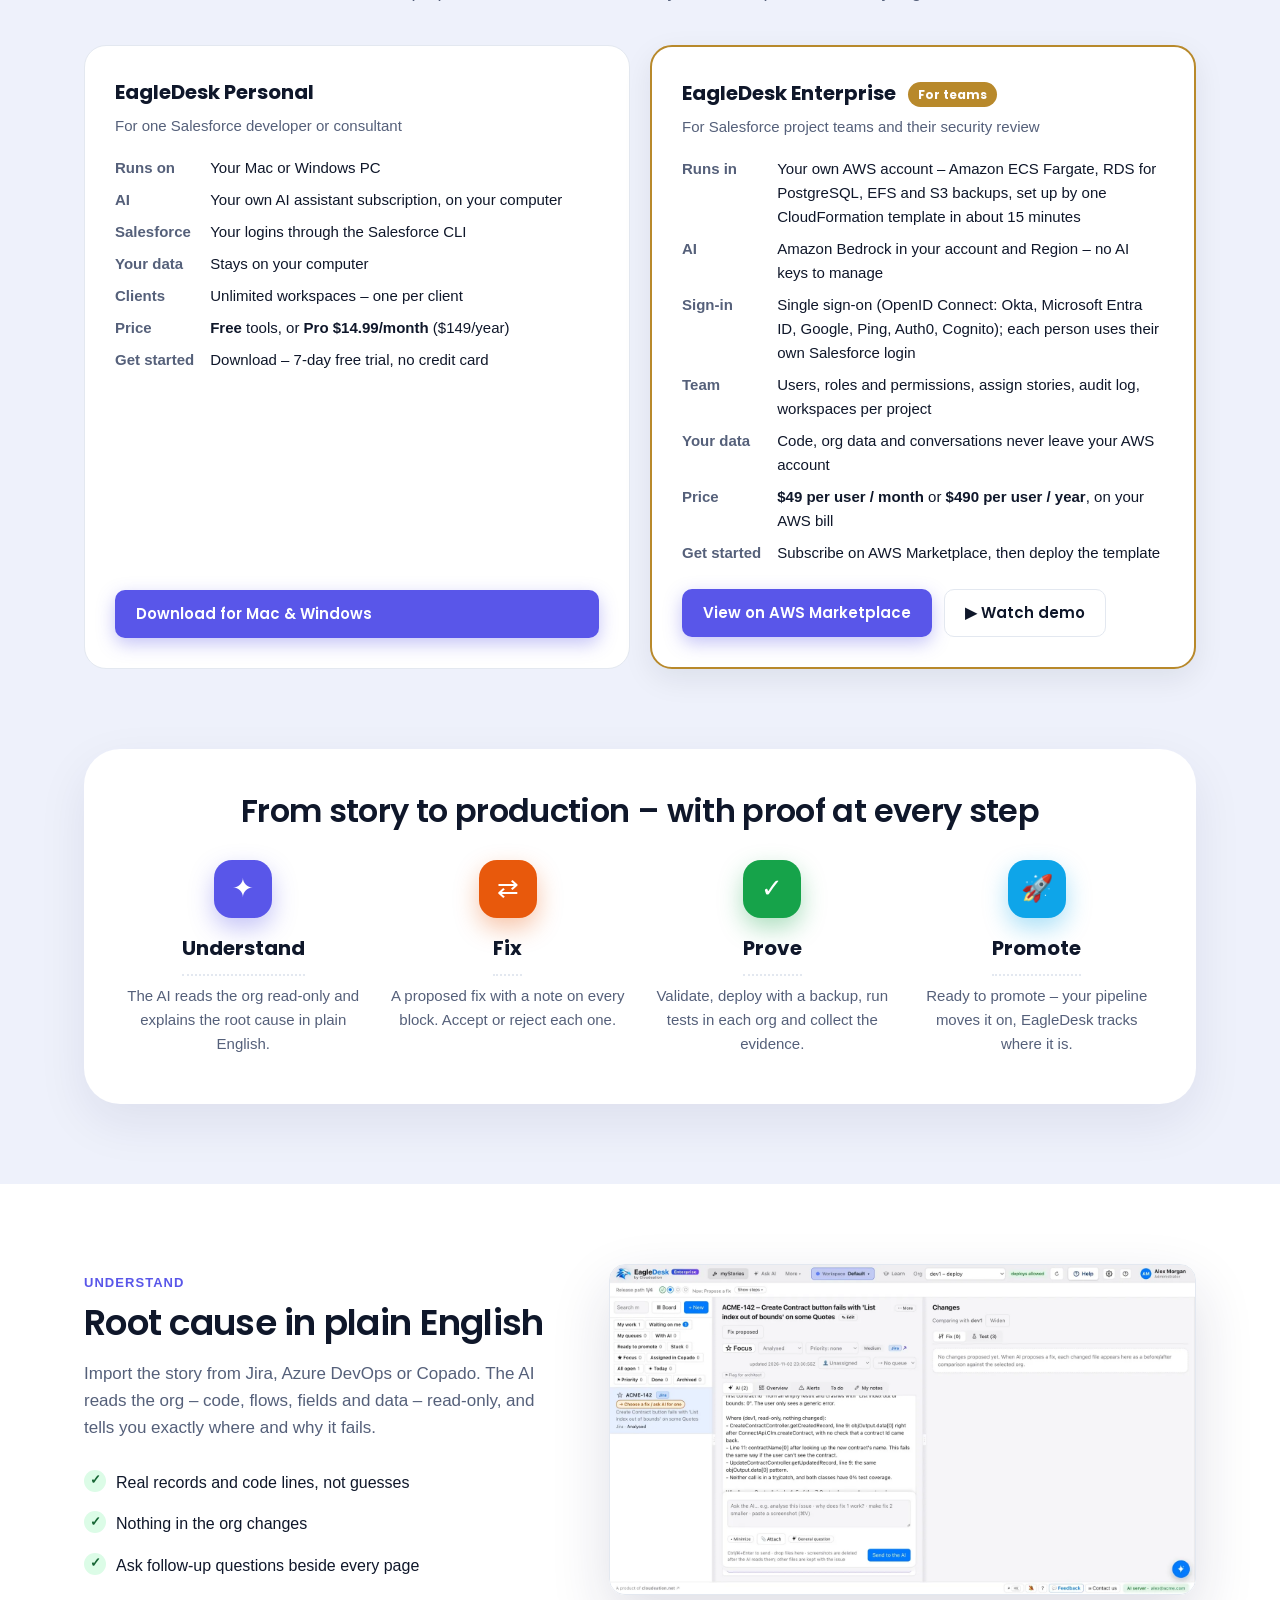
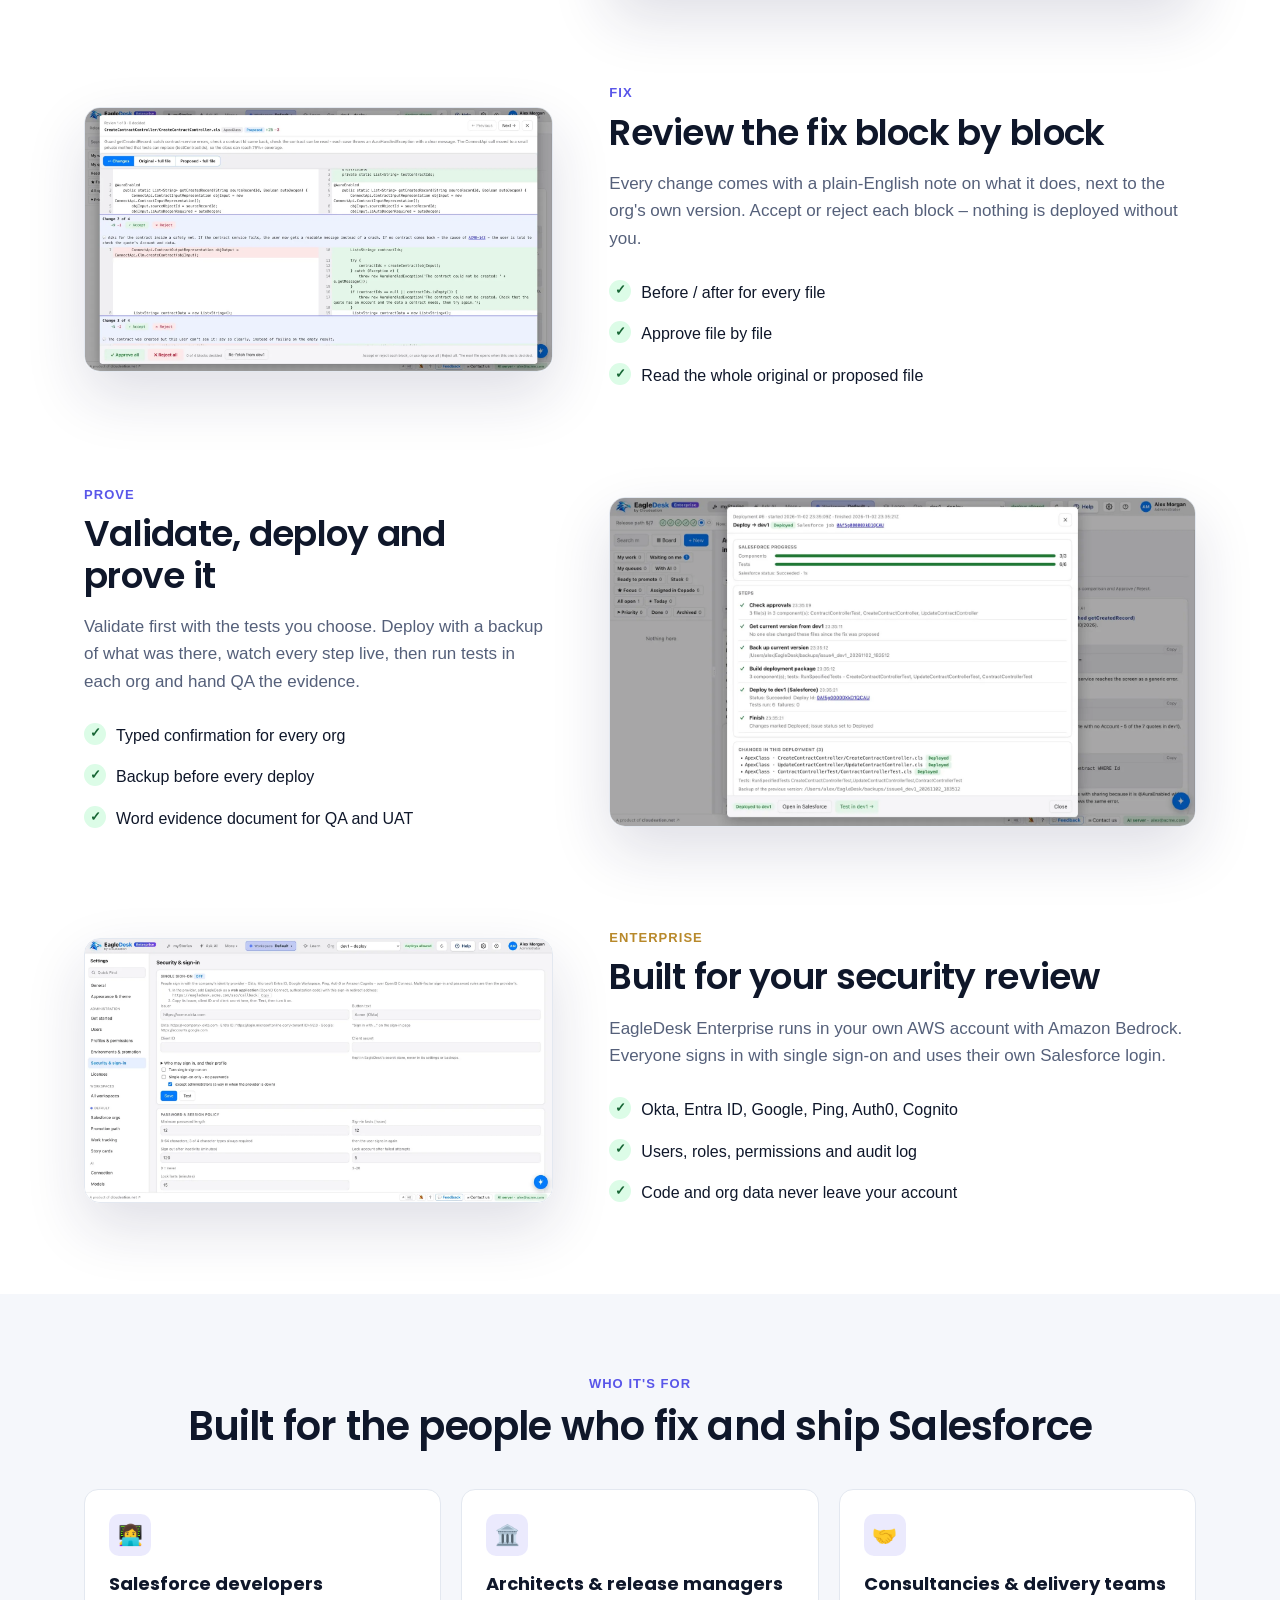
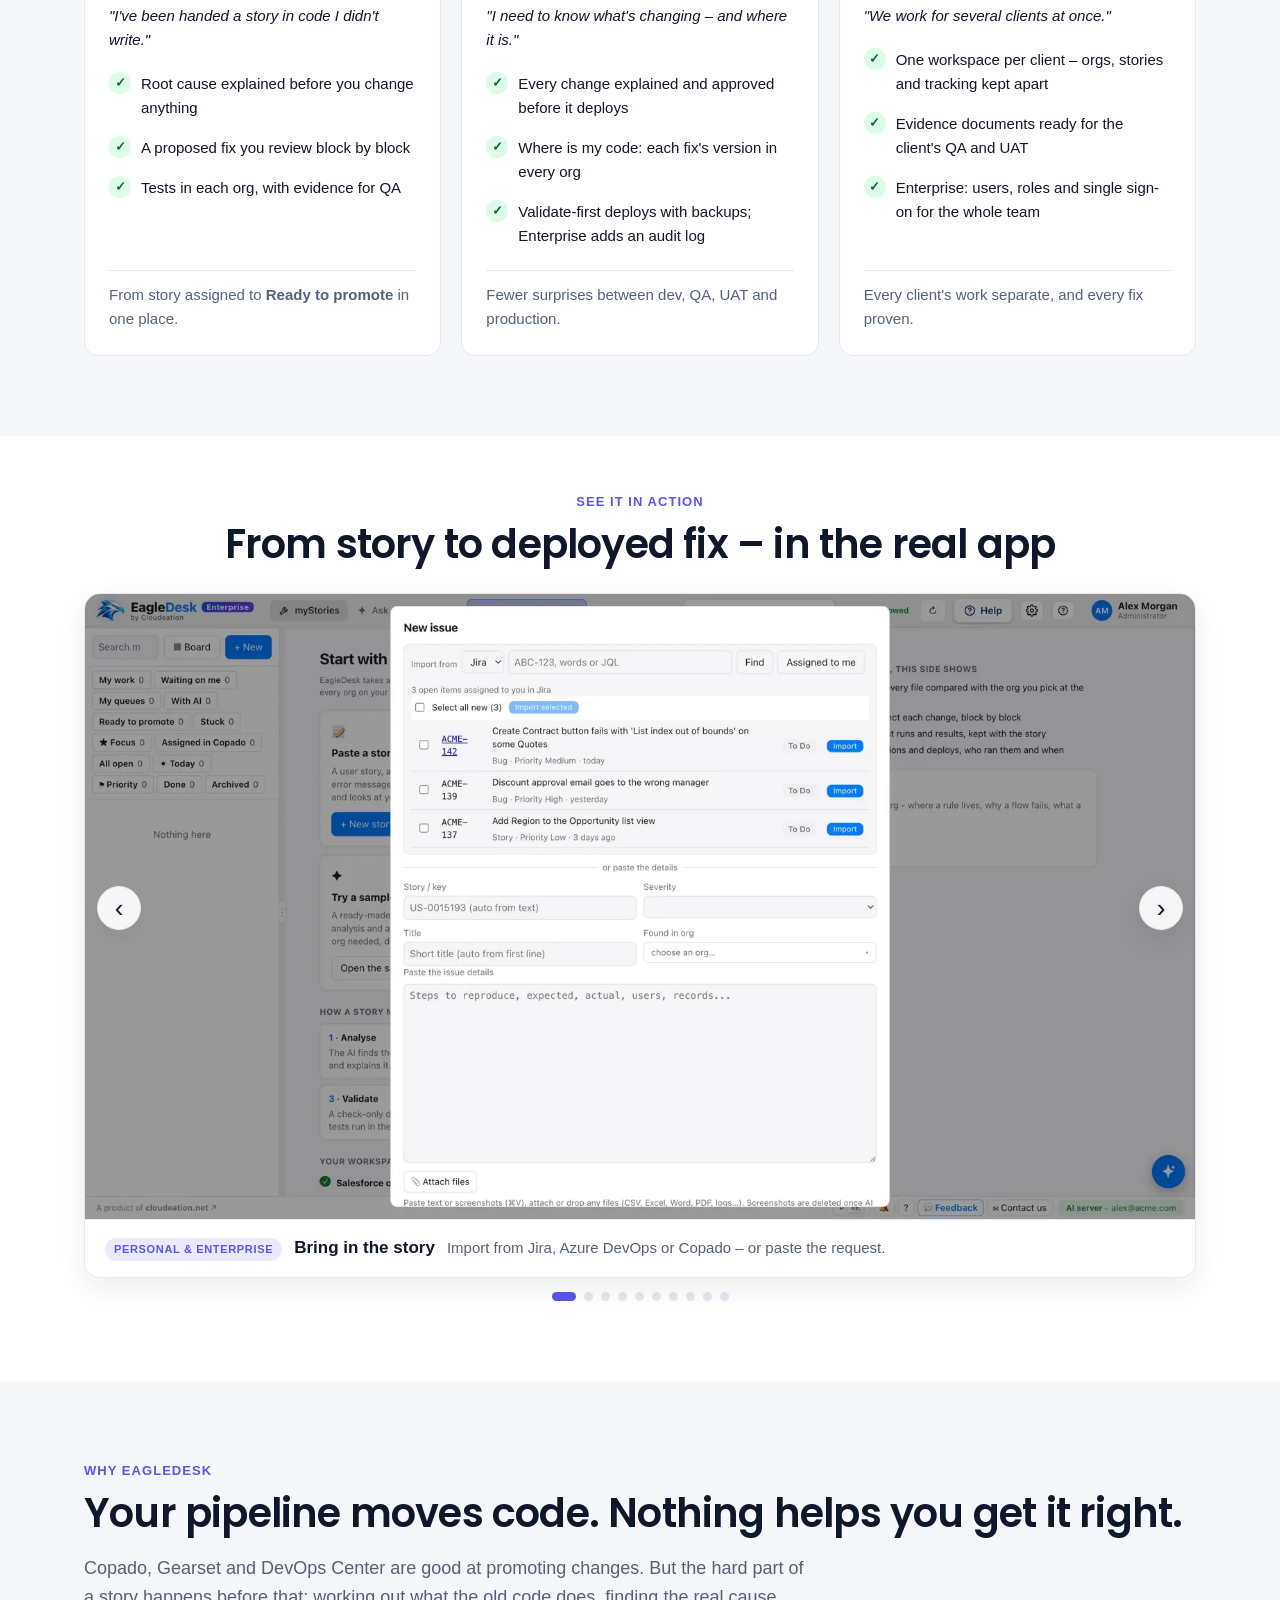
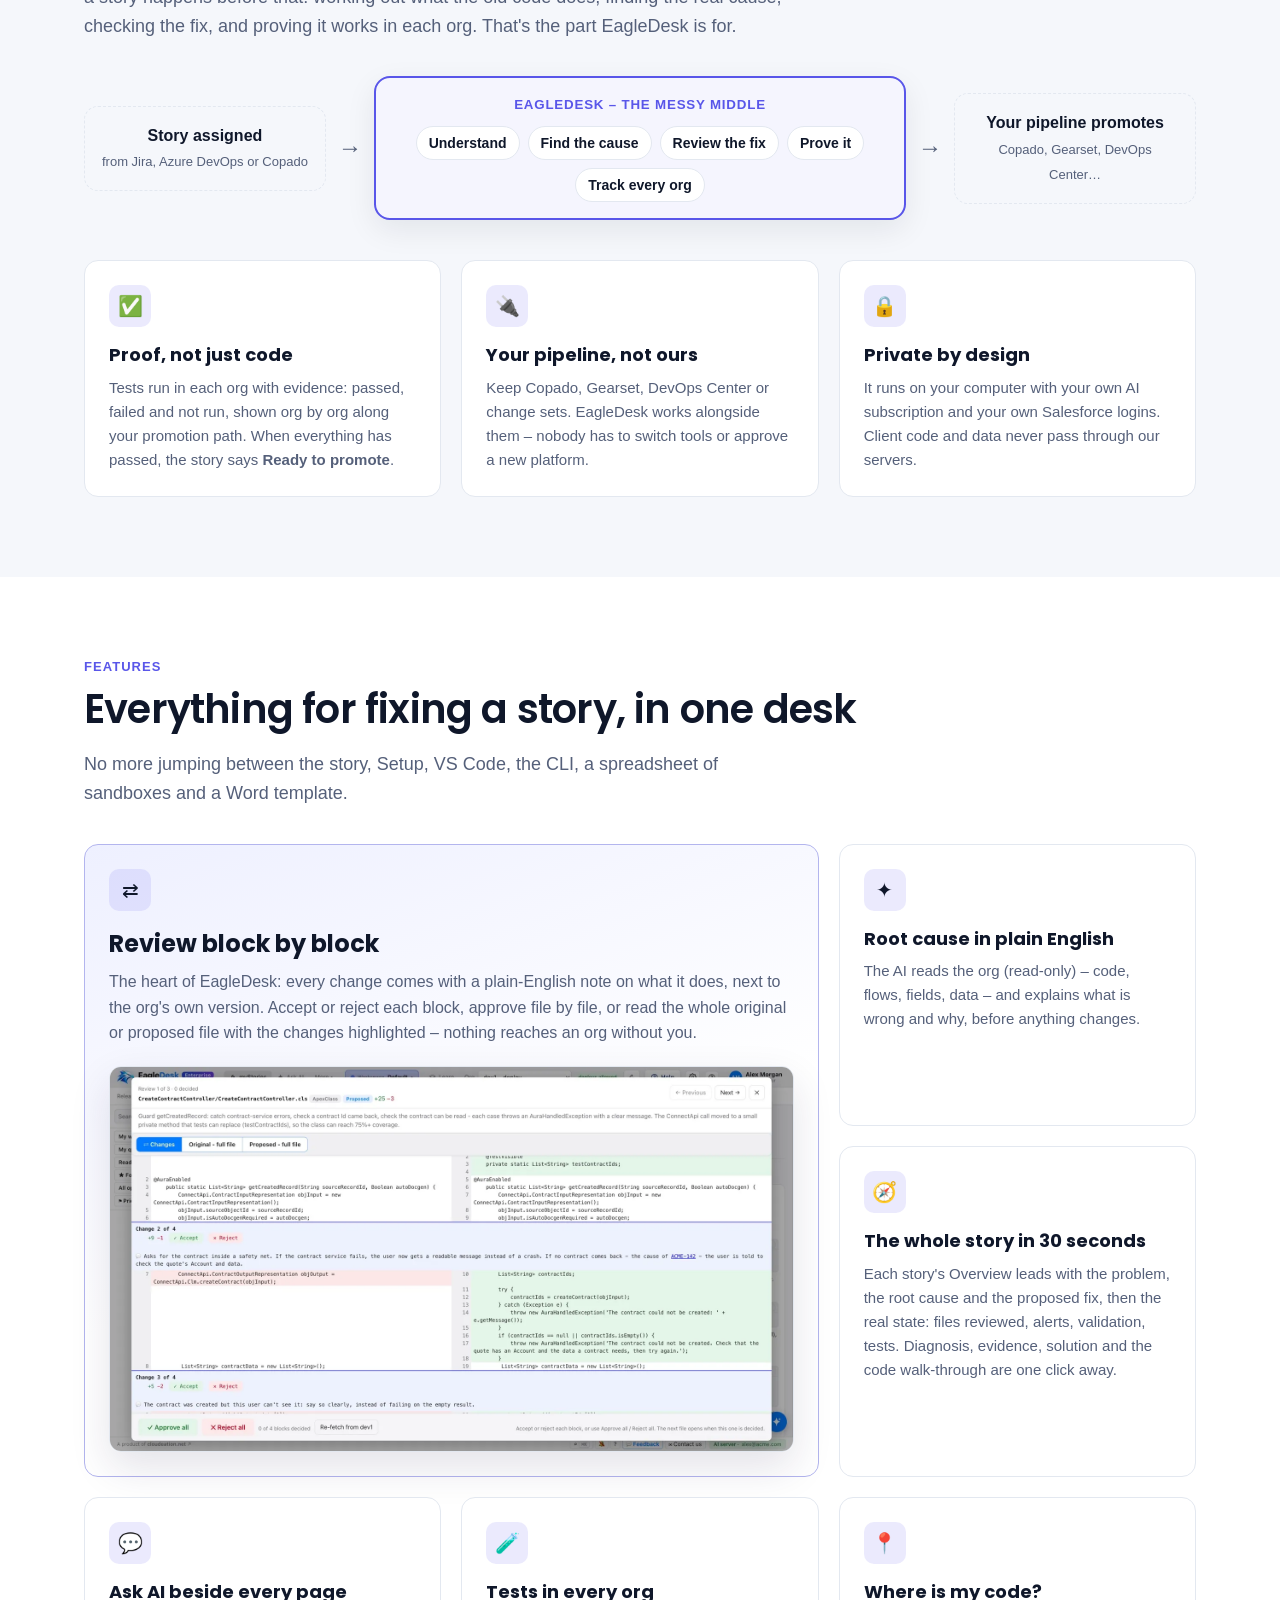
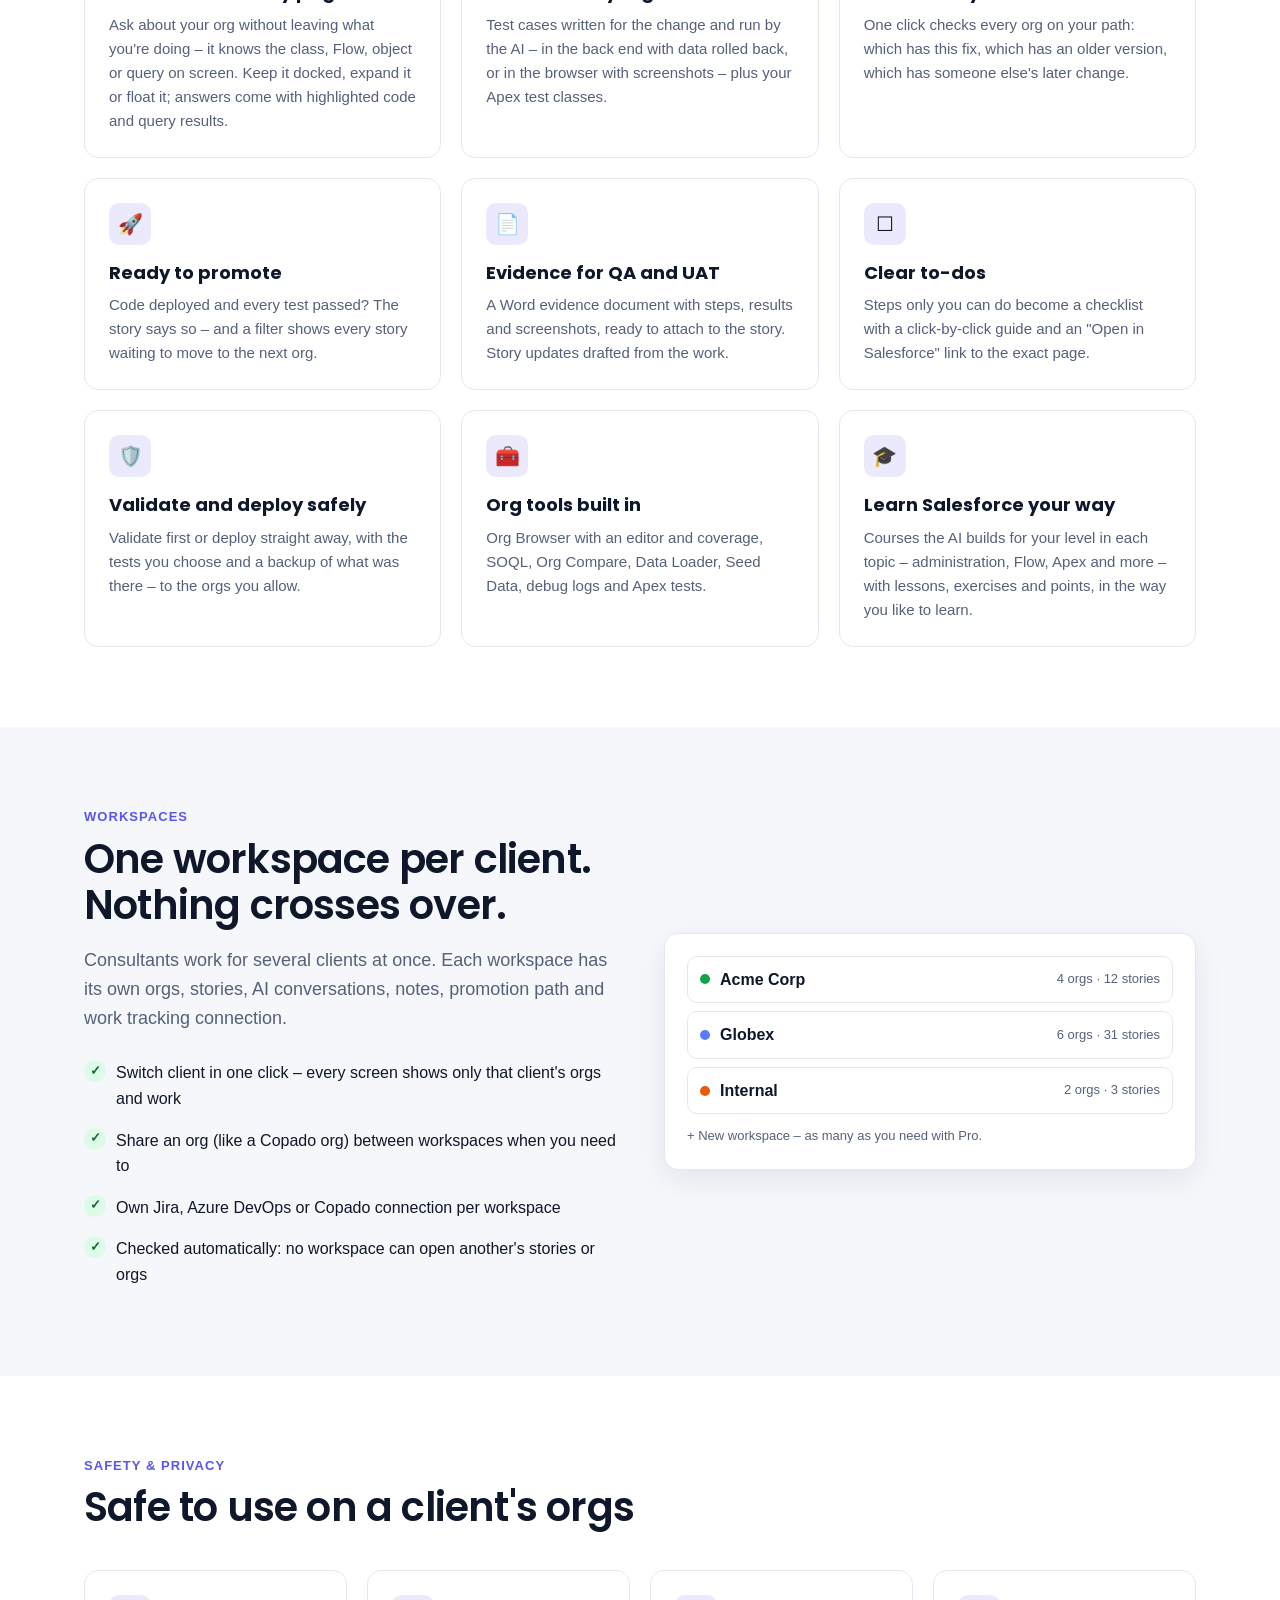
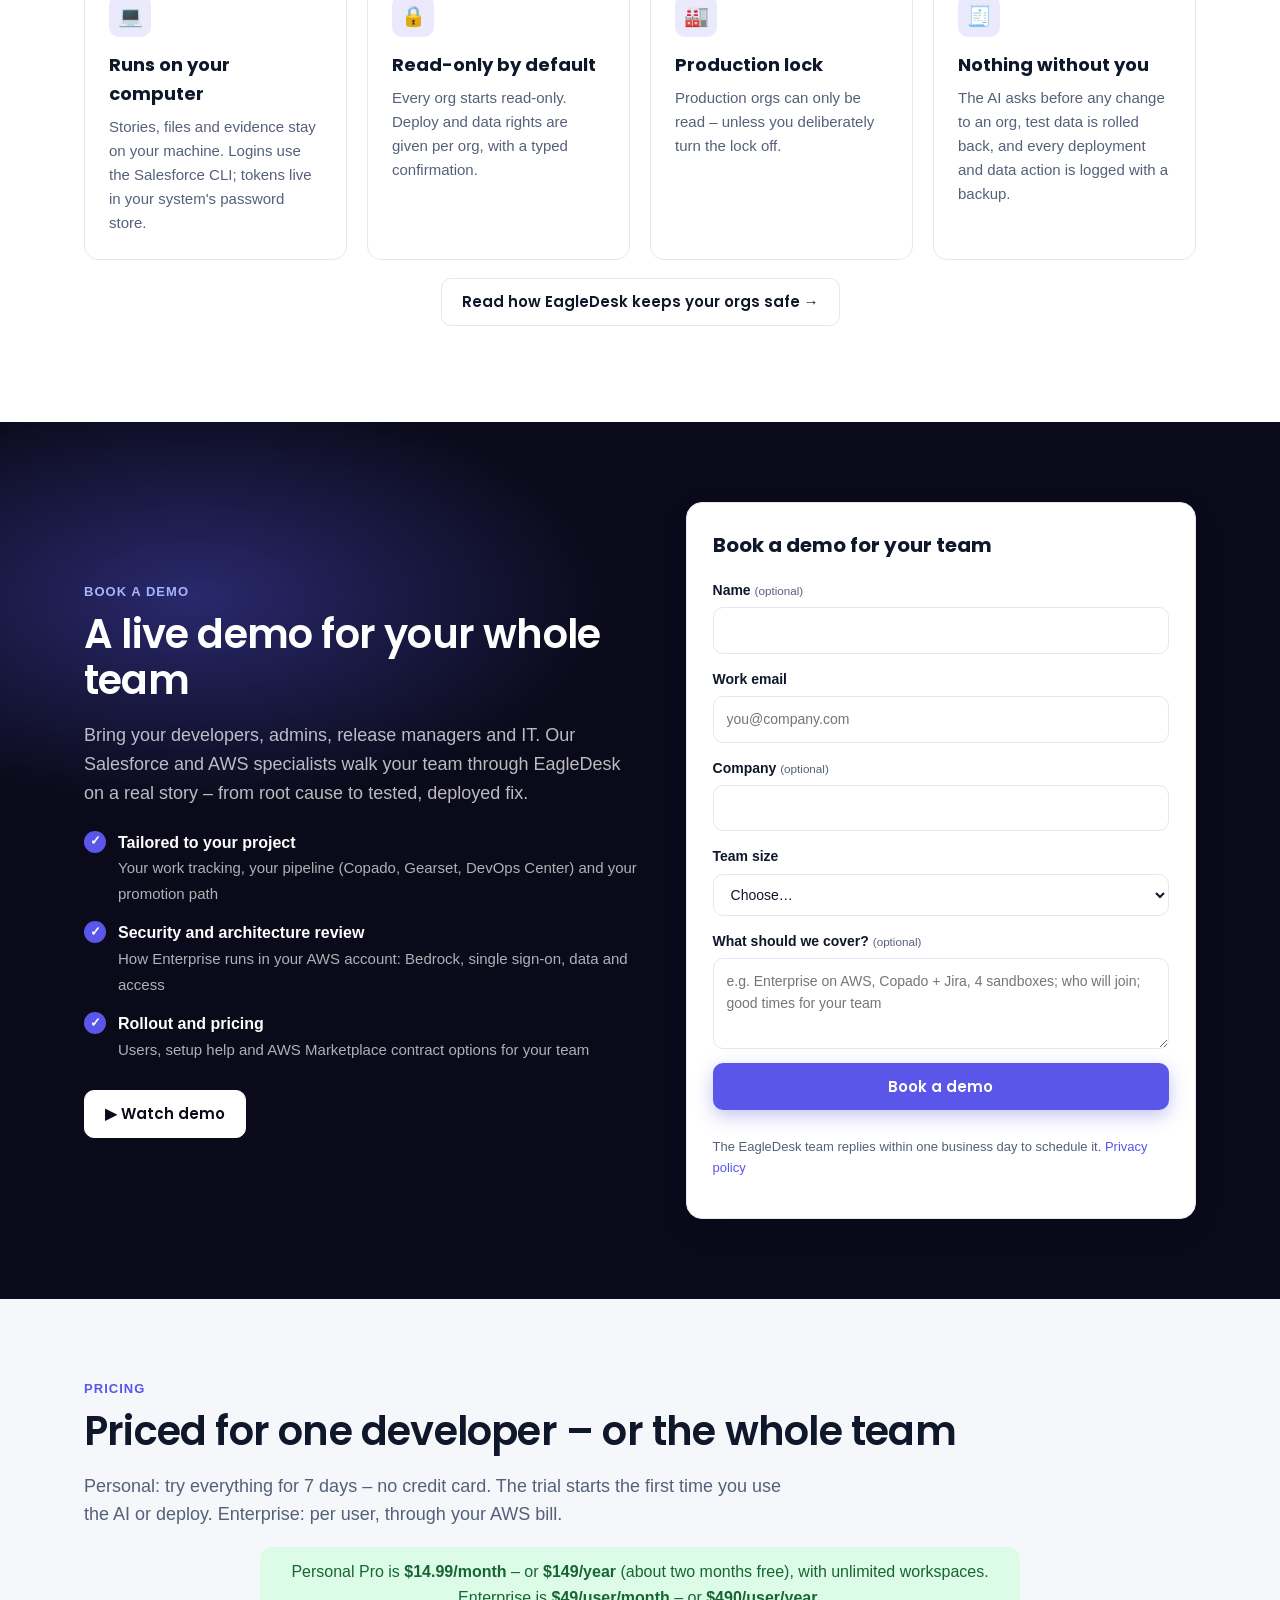
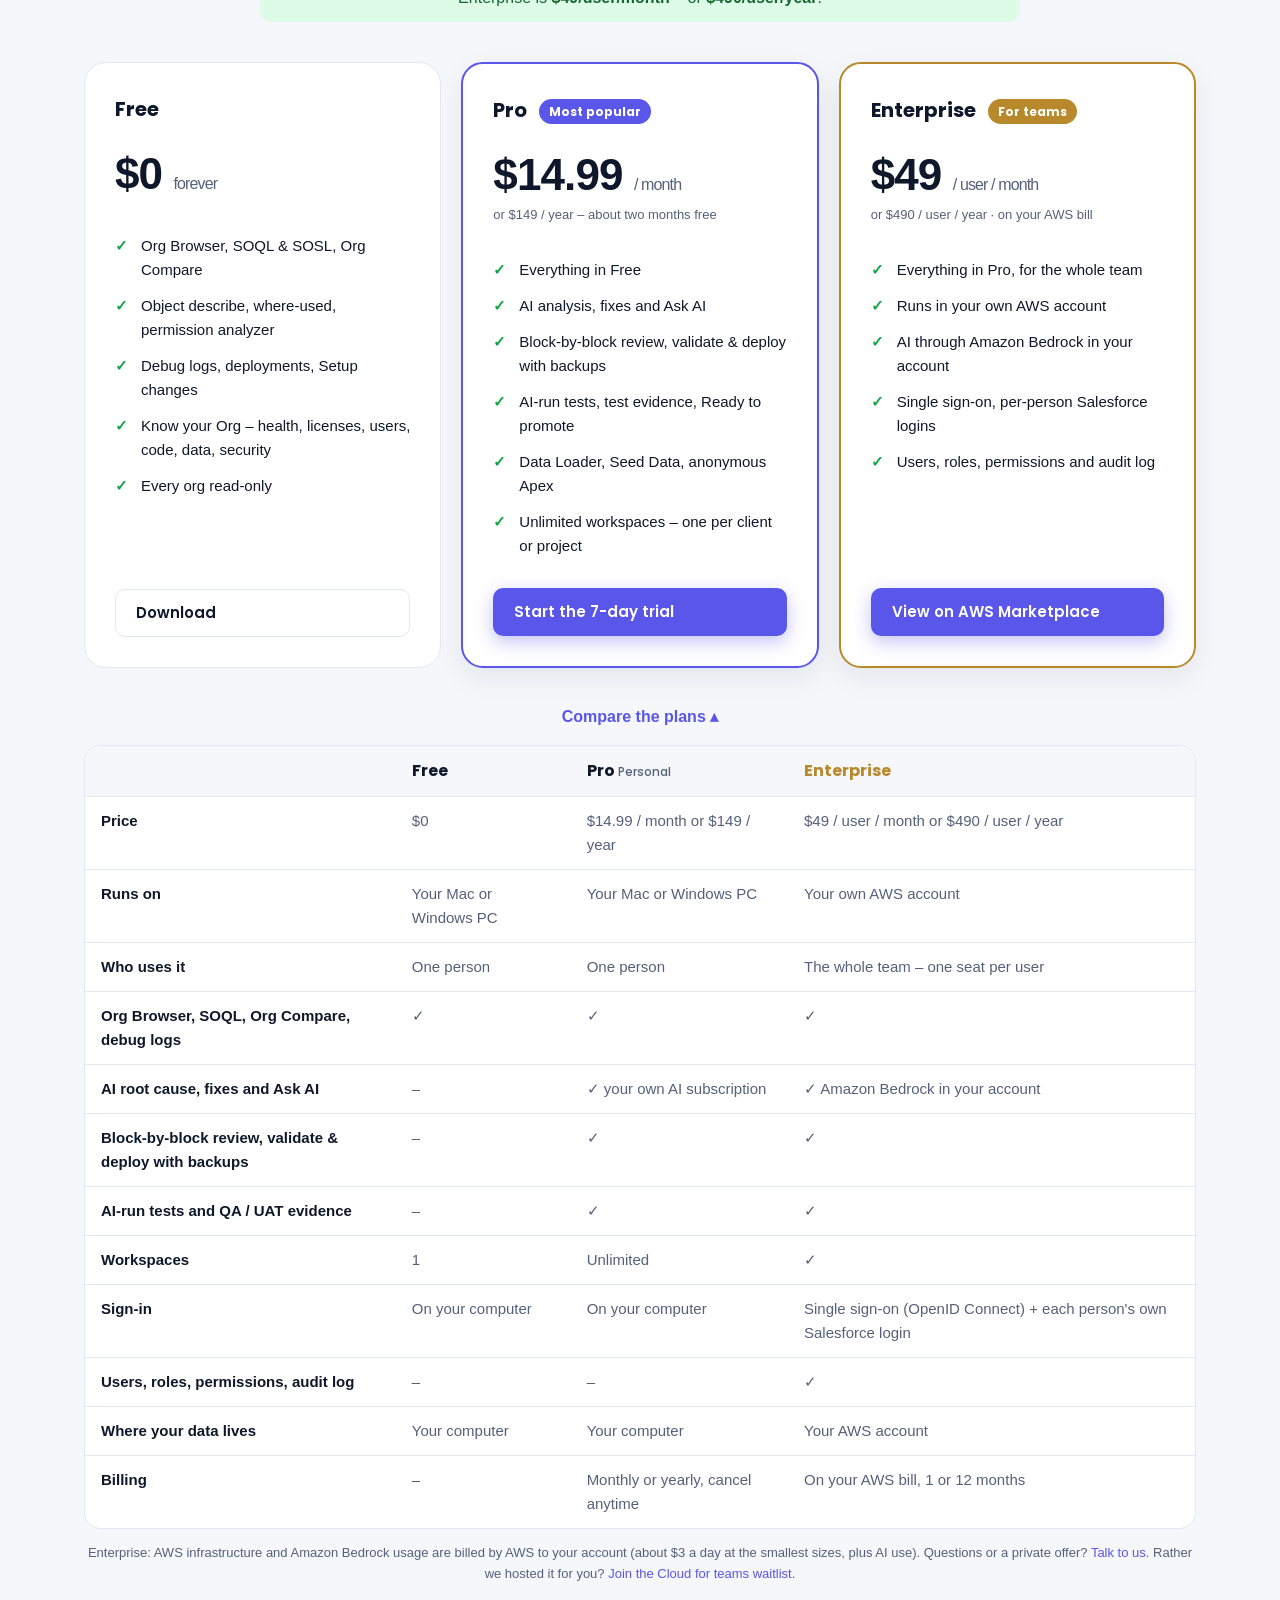
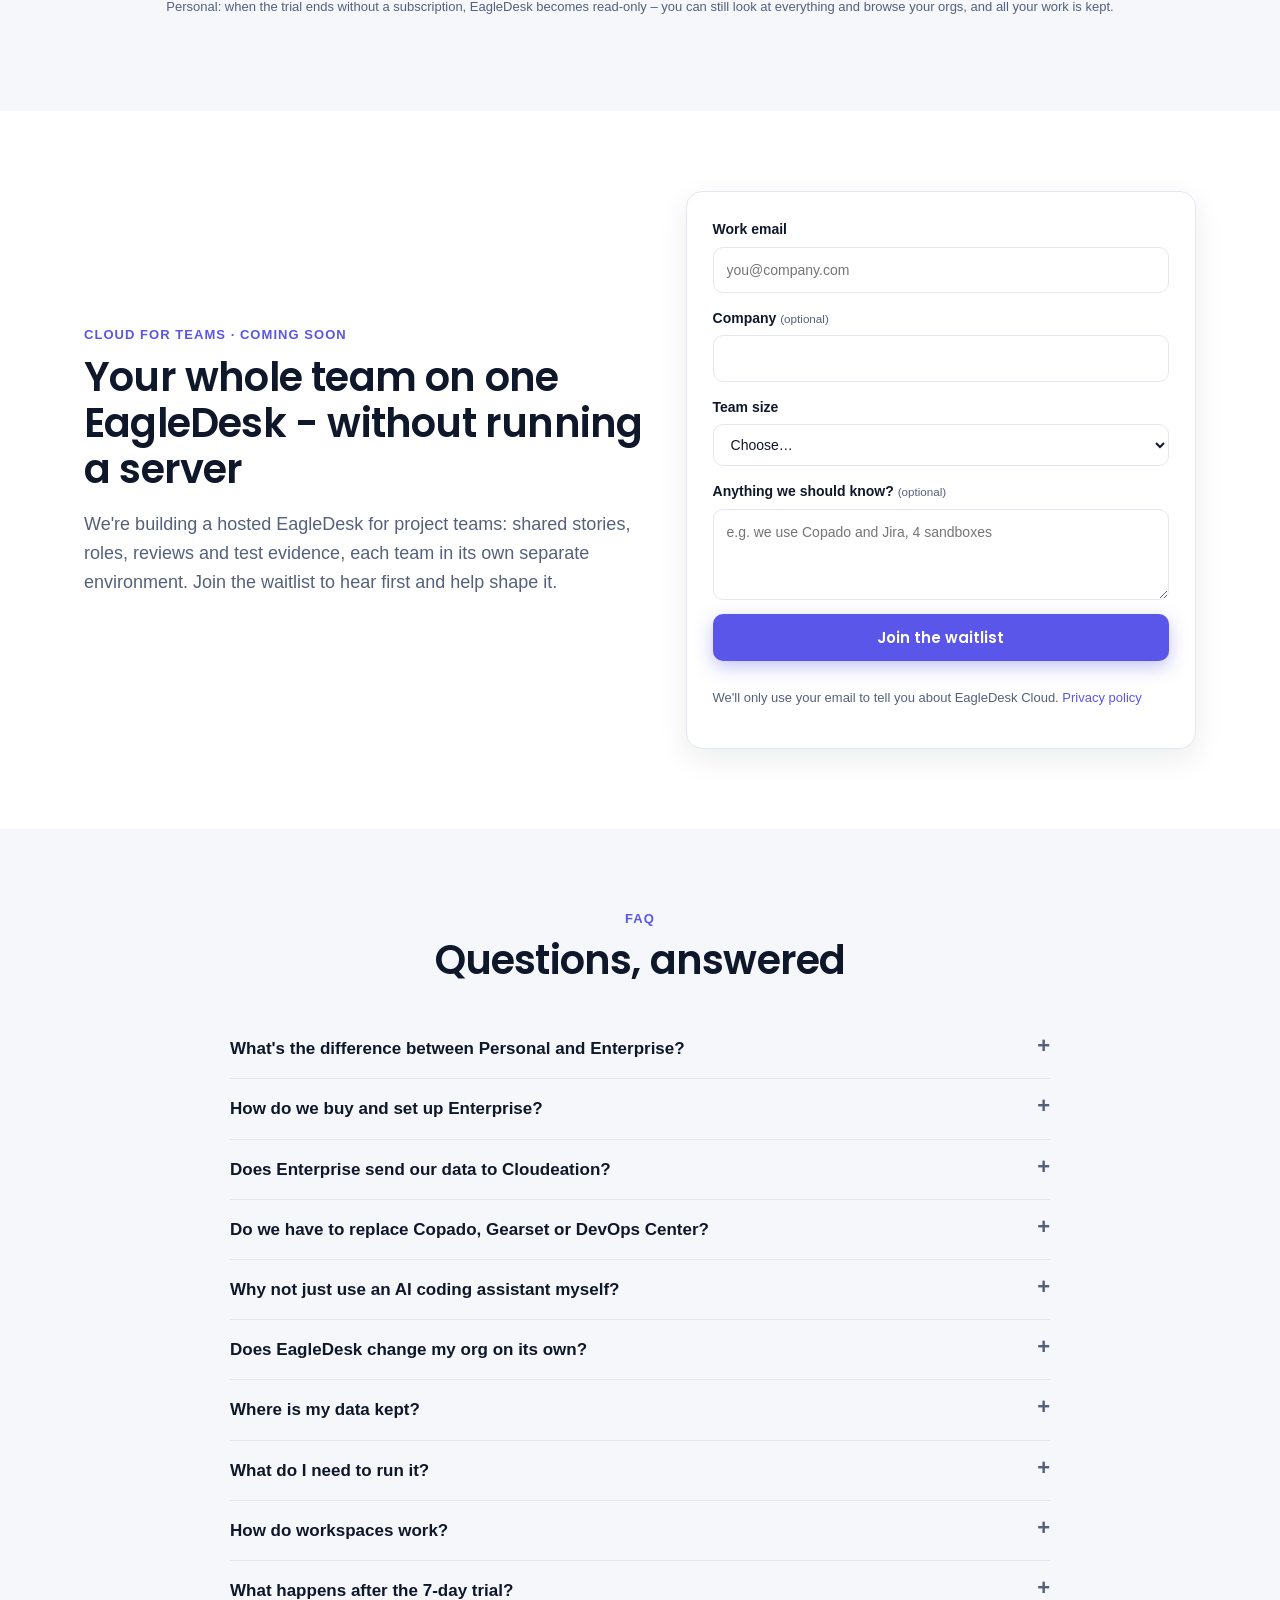
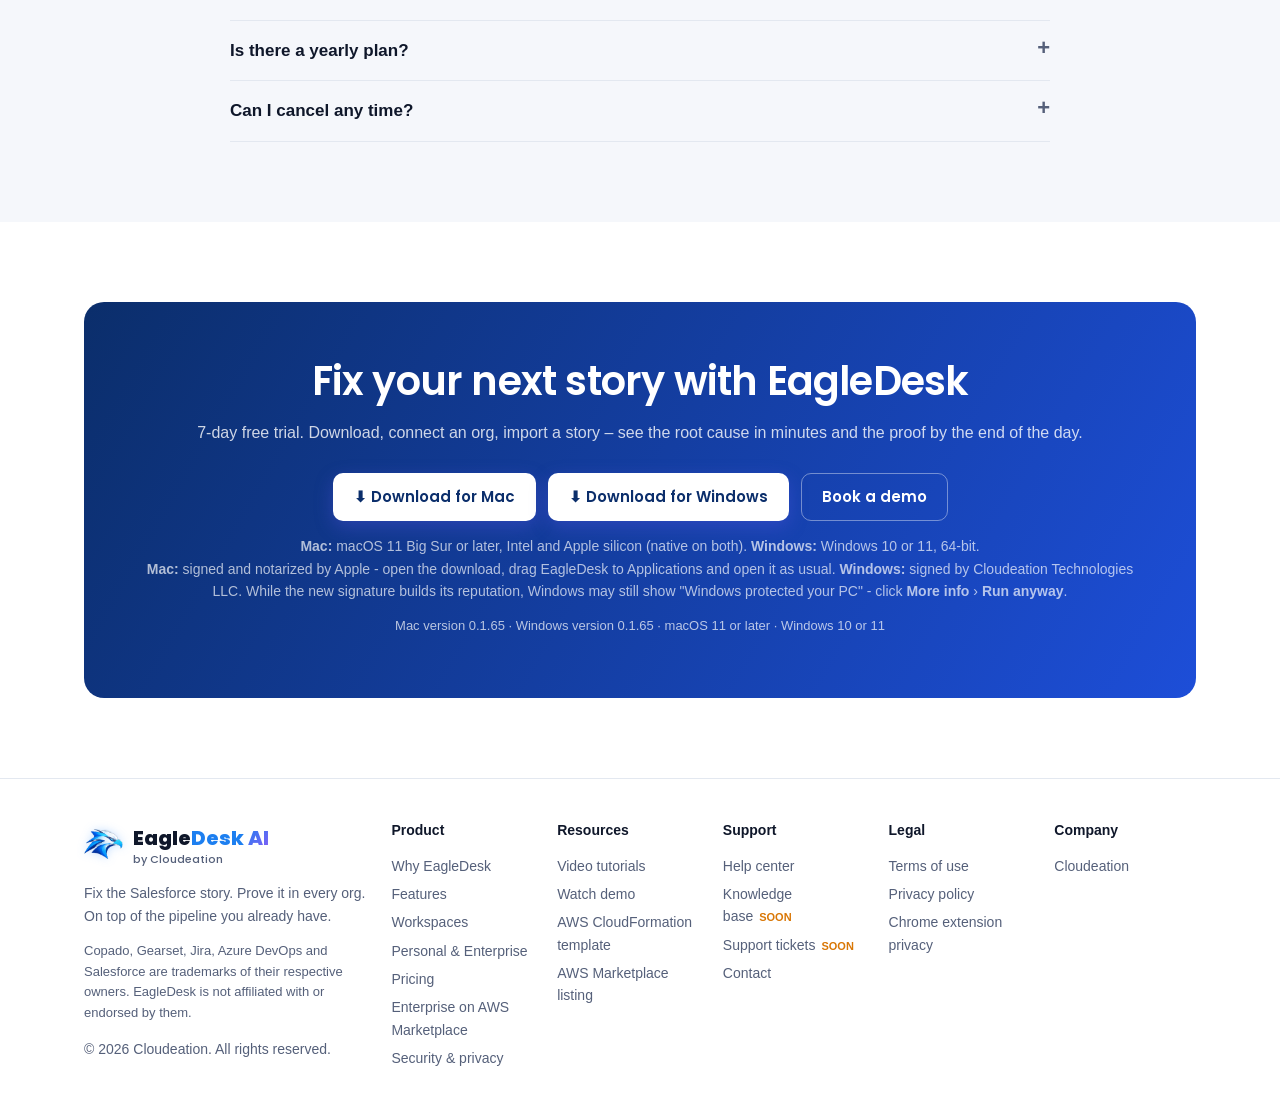
==== commit 2d19d43d: "Cookie choice banner: Google Ads download conversion only after the visitor accepts; privacy policy " ====
--- a/index.html
+++ b/index.html
@@ -12,10 +12,12 @@
 <link rel="icon" href="assets/eagledesk.png">
 <link rel="preconnect" href="https://fonts.googleapis.com"><link rel="preconnect" href="https://fonts.gstatic.com" crossorigin>
 <link rel="stylesheet" href="https://fonts.googleapis.com/css2?family=Poppins:wght@500;600;700&display=swap">
-<link rel="stylesheet" href="style.css?v=20261114a">
-<link rel="stylesheet" href="home.css?v=20261103c">
+<link rel="stylesheet" href="style.css?v=20261113">
+<link rel="stylesheet" href="home.css?v=20261114c">
 <!-- Visitor stats: GoatCounter (no cookies, no personal data) - pages, referrers, ad campaigns (utm_*), download clicks -->
 <script src="source.js?v=20261110"></script>
+<!-- Google Ads conversion tag: loads only after the visitor accepts the cookie banner (consent.js) -->
+<script src="consent.js?v=20261113"></script>
 <script data-goatcounter="https://eagledesk.goatcounter.com/count" async src="//gc.zgo.at/count.js"></script>
 </head>
 <body class="home2">
--- a/style.css
+++ b/style.css
@@ -260,3 +260,8 @@
 .nav nav a, .nav .btn { white-space: nowrap; }
 @media (max-width: 1080px) { .nav nav { gap: 16px; } .nav nav a[href="security.html"], .nav nav a[href="support.html"] { display: none; } }
 .tour { padding-top: 56px; }
+
+/* Cookie choice banner (consent.js) */
+#ed-consent{position:fixed;left:16px;right:16px;bottom:16px;z-index:9999;max-width:560px;margin:0 auto;background:#fff;color:#1b2333;border:1px solid #d6dbe6;border-radius:12px;box-shadow:0 8px 28px rgba(0,0,0,.18);padding:14px 16px;display:flex;gap:12px;align-items:center;justify-content:space-between;flex-wrap:wrap;font-size:14px}
+#ed-consent p{margin:0;flex:1 1 260px}
+#ed-consent div{display:flex;gap:8px}
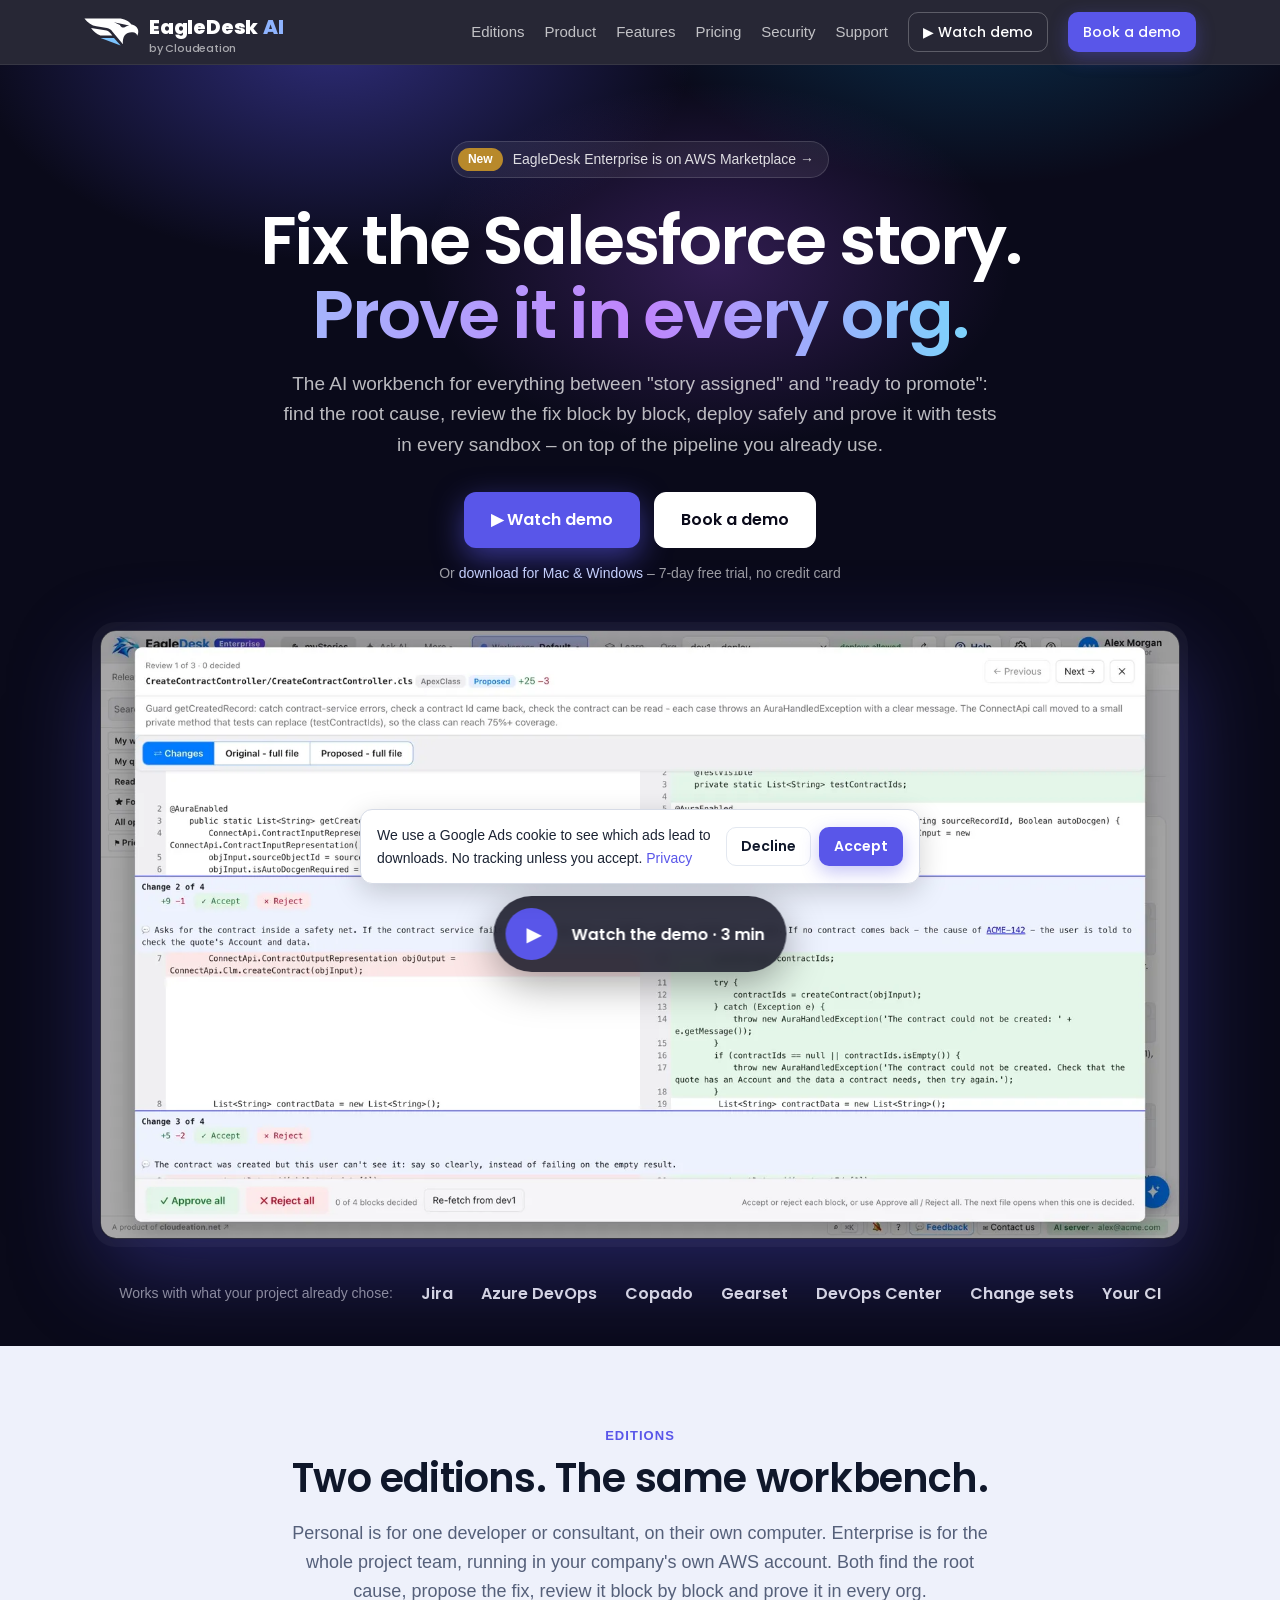
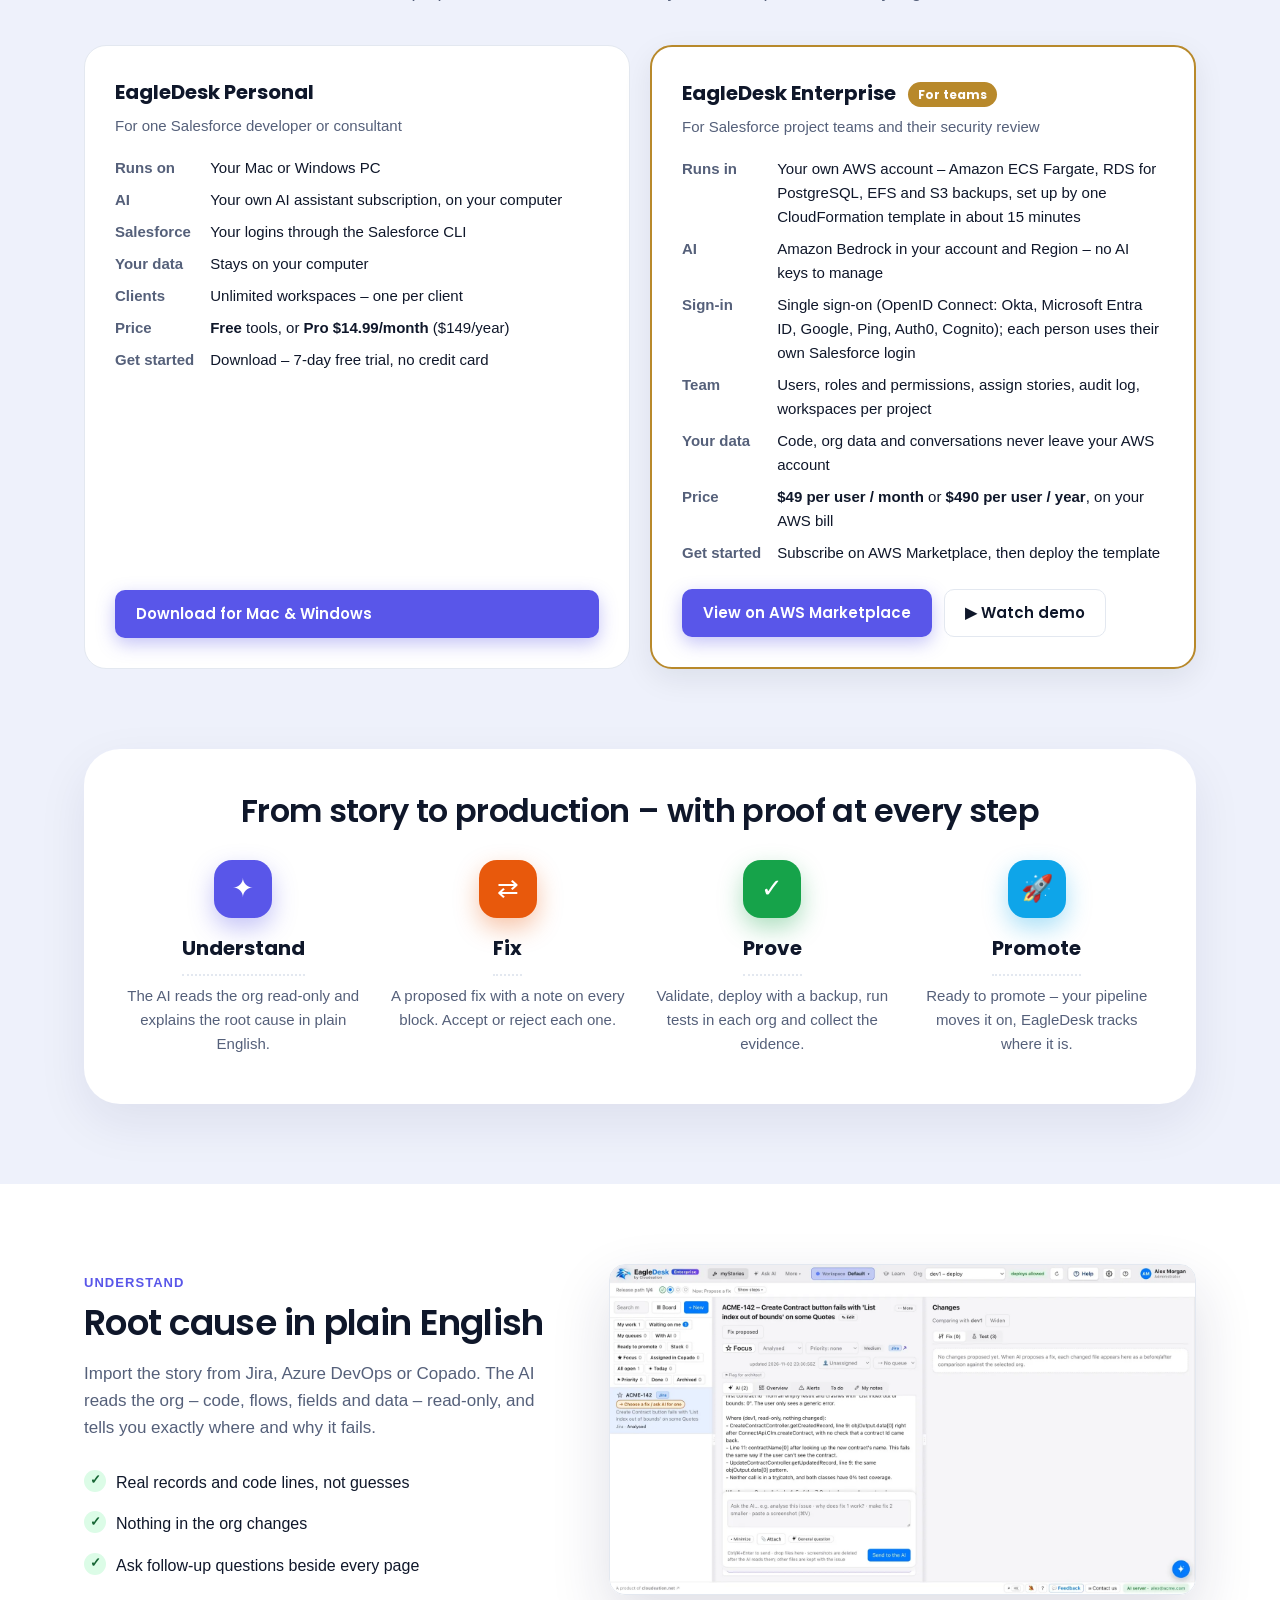
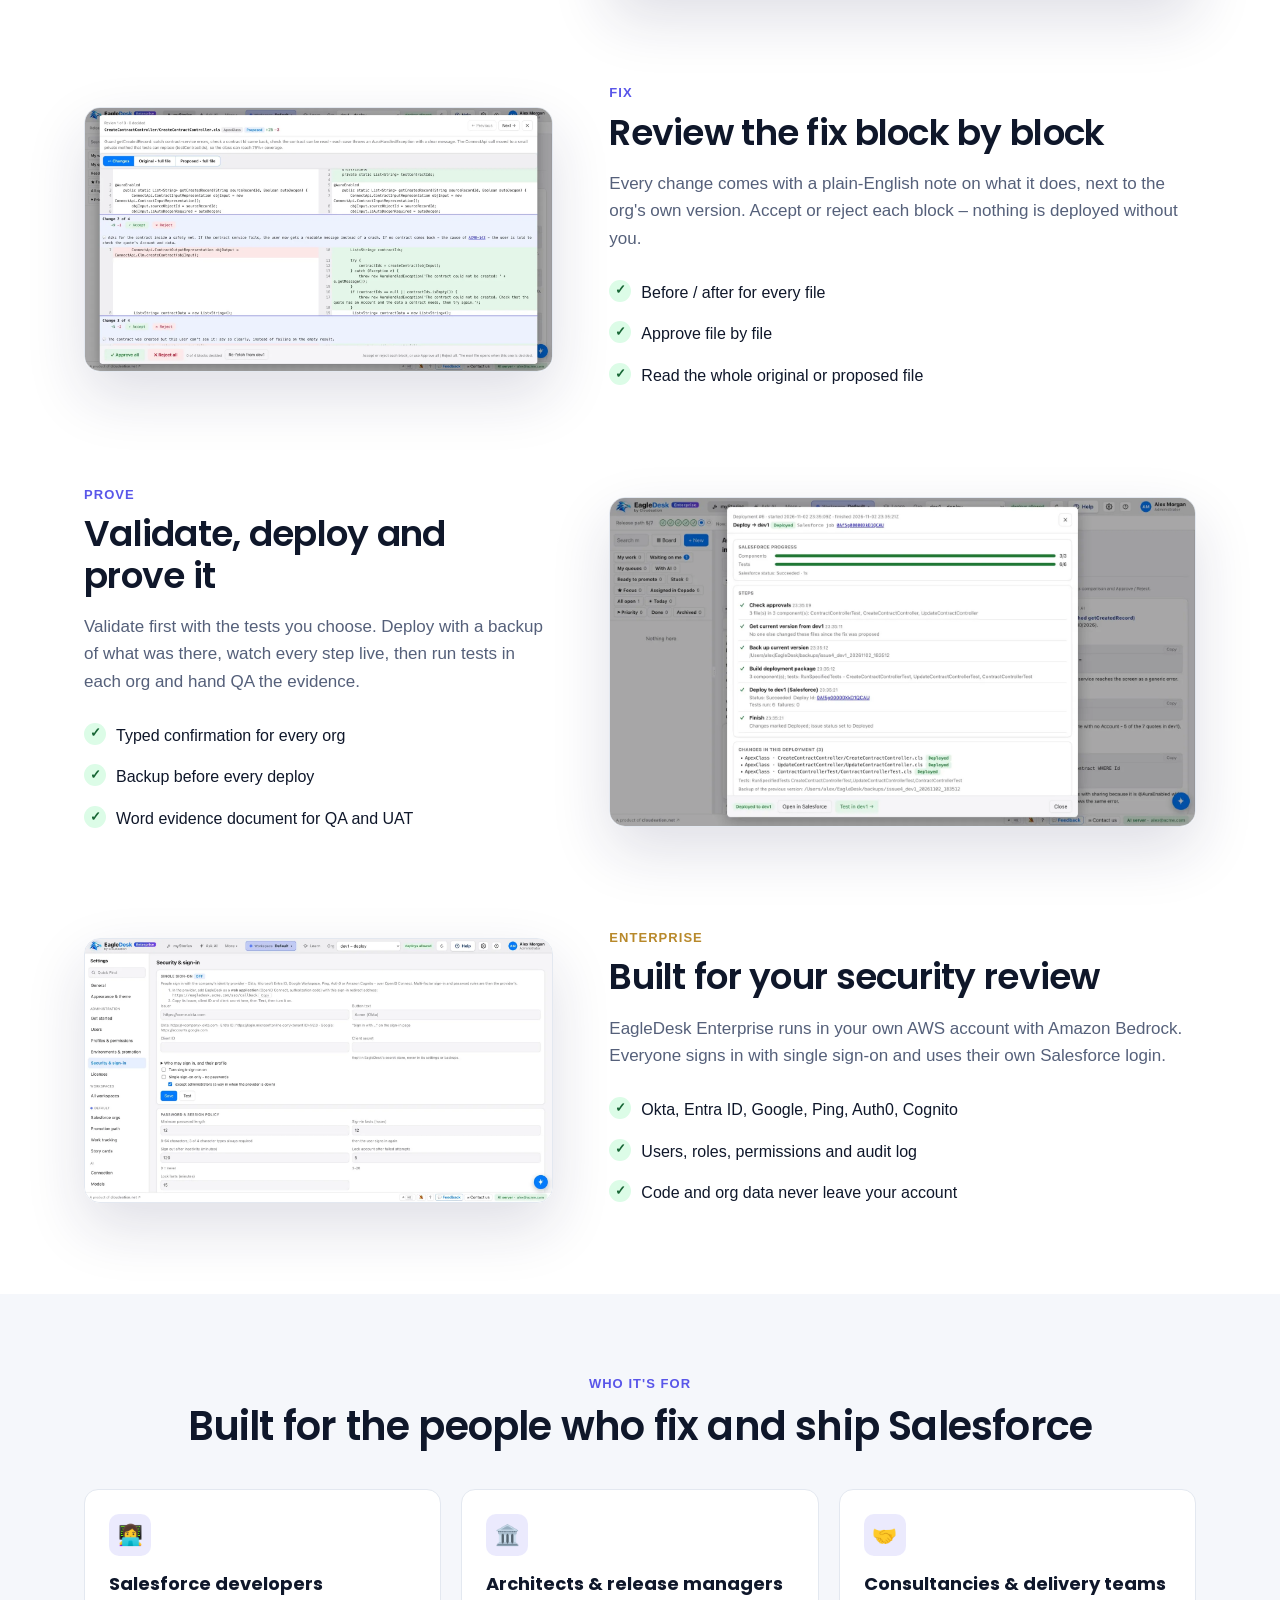
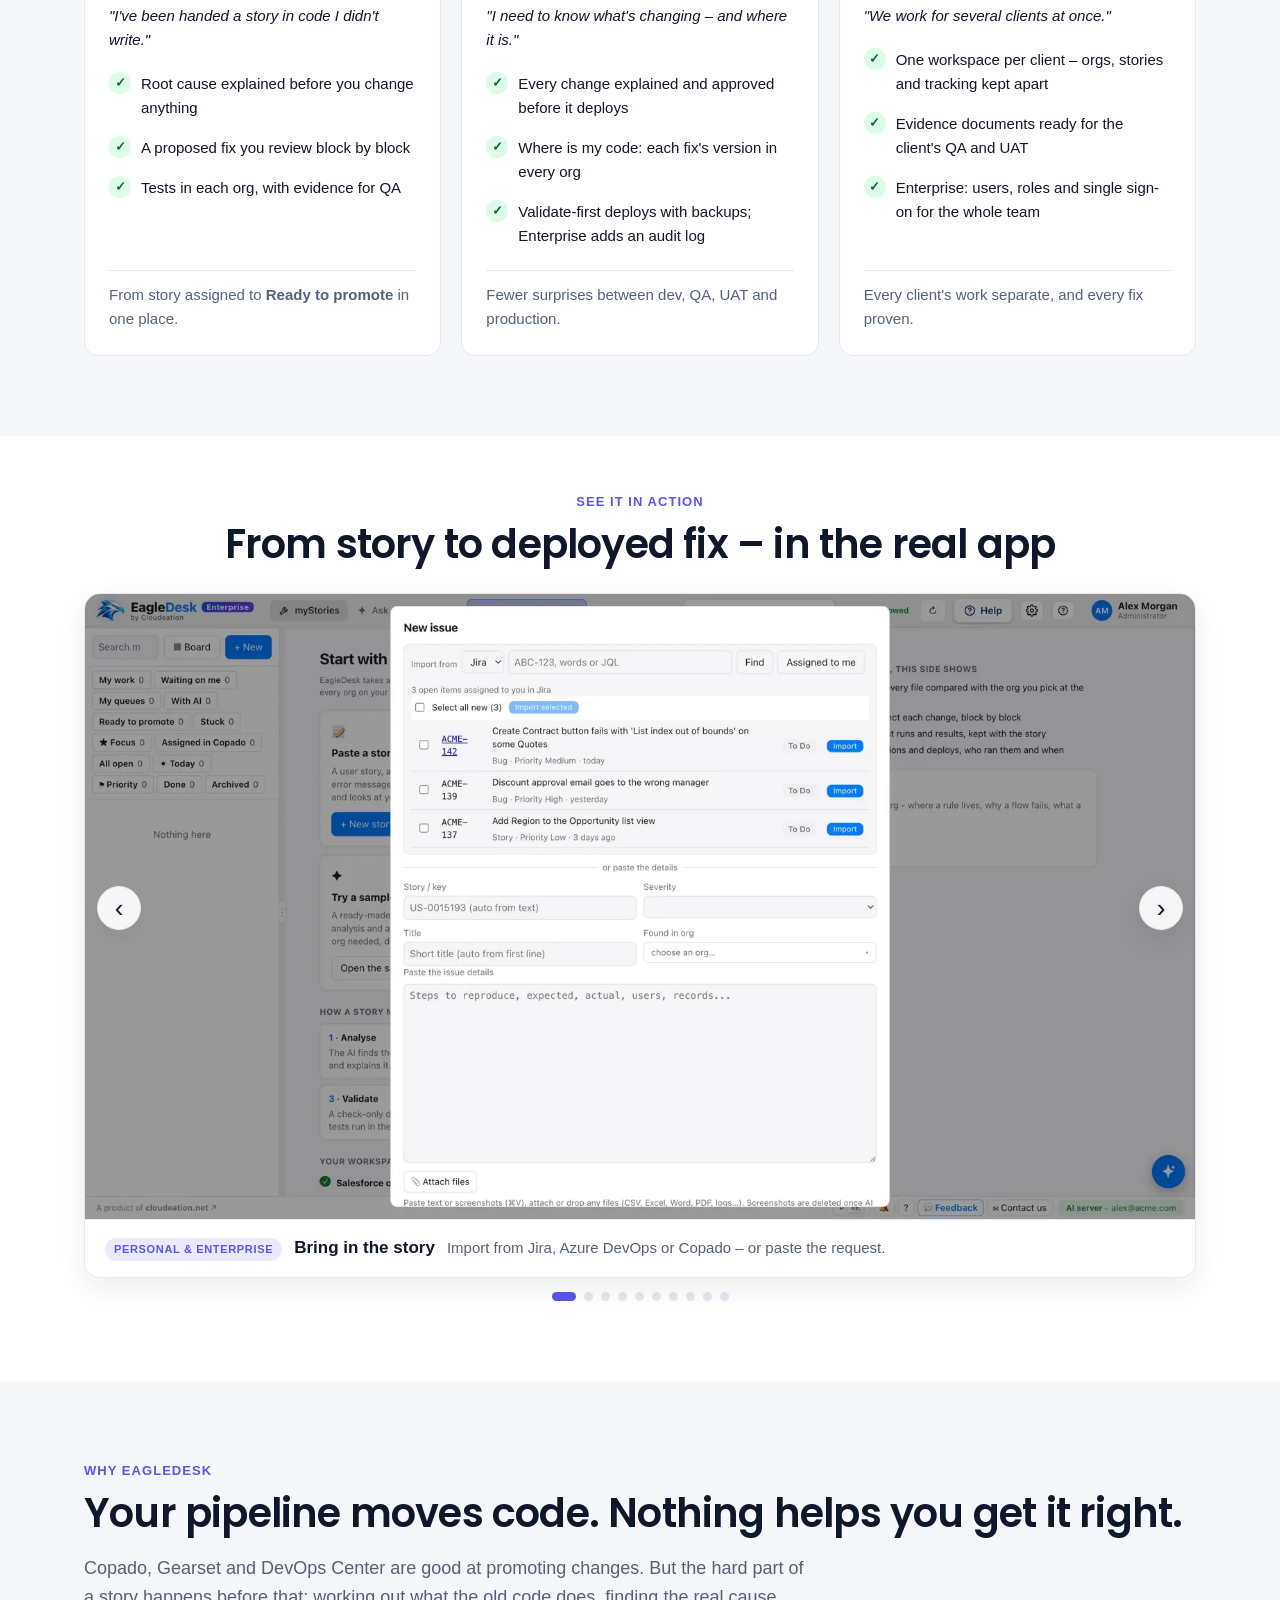
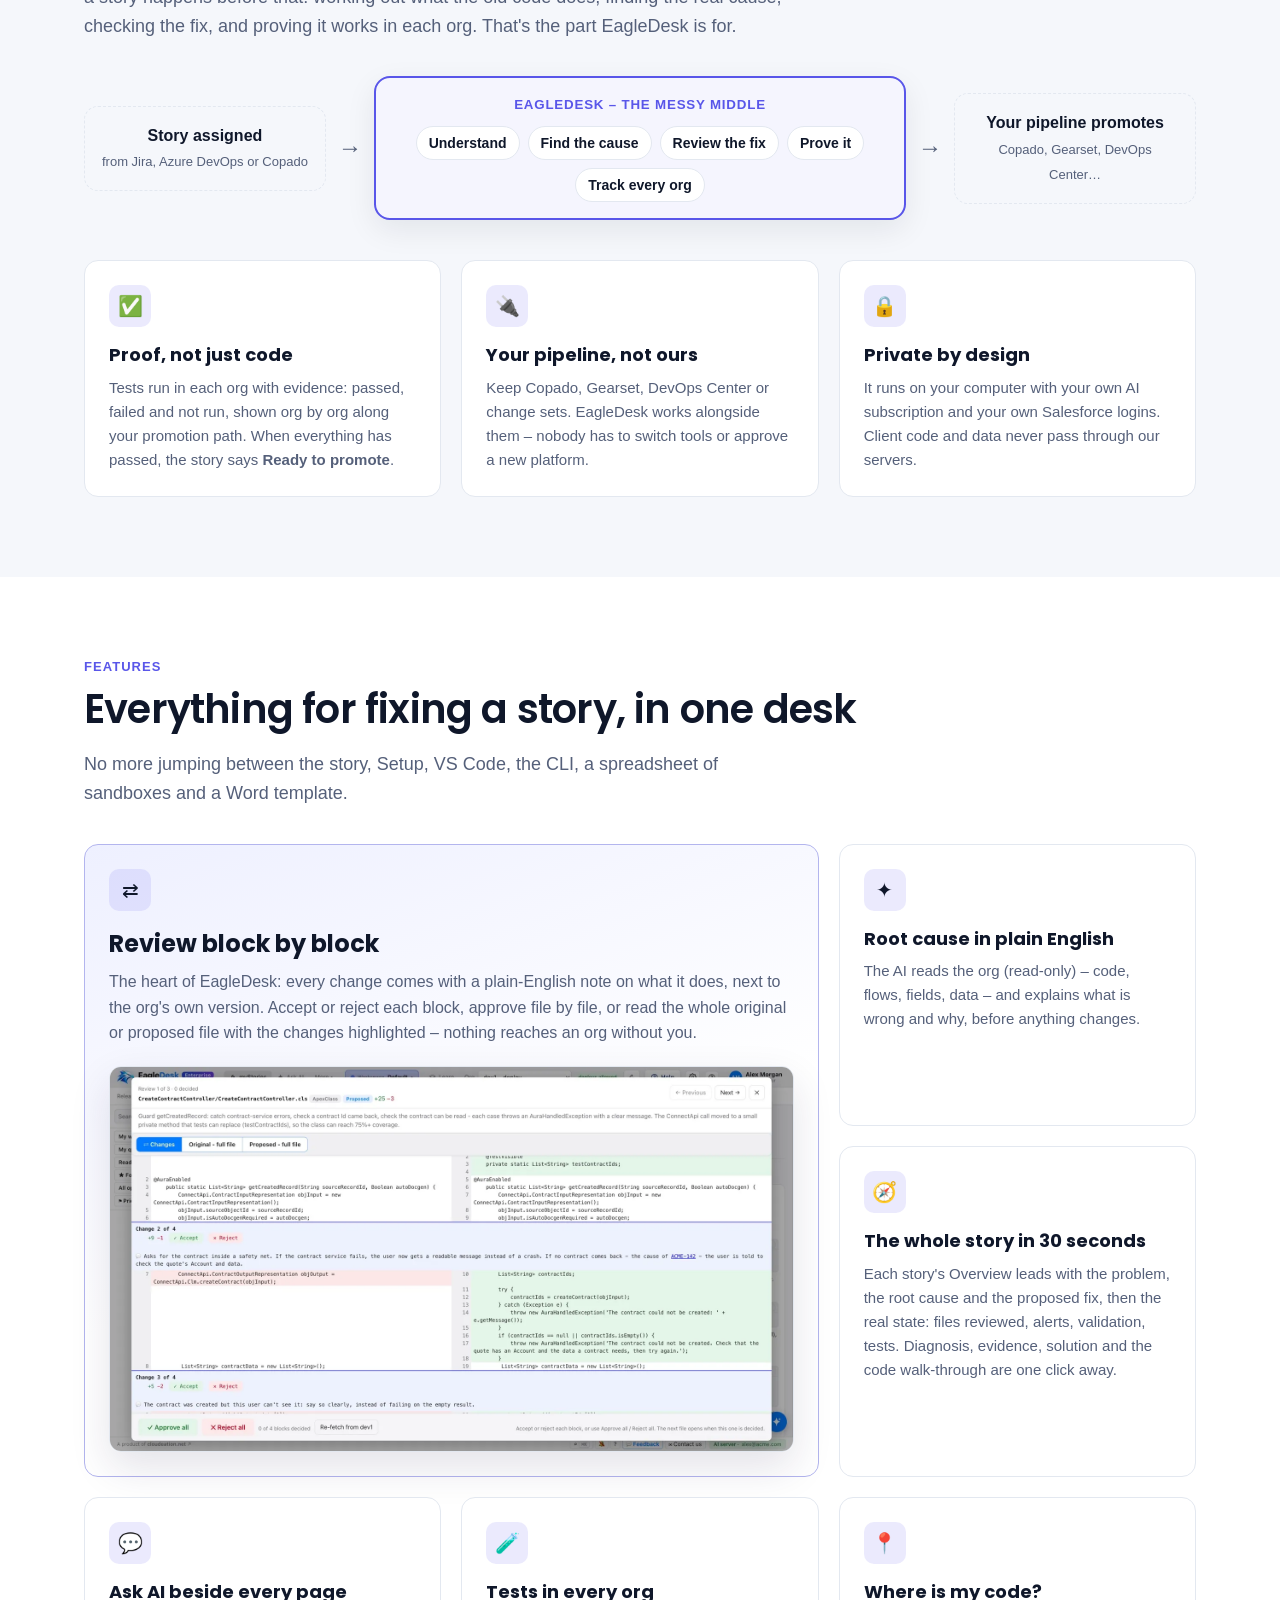
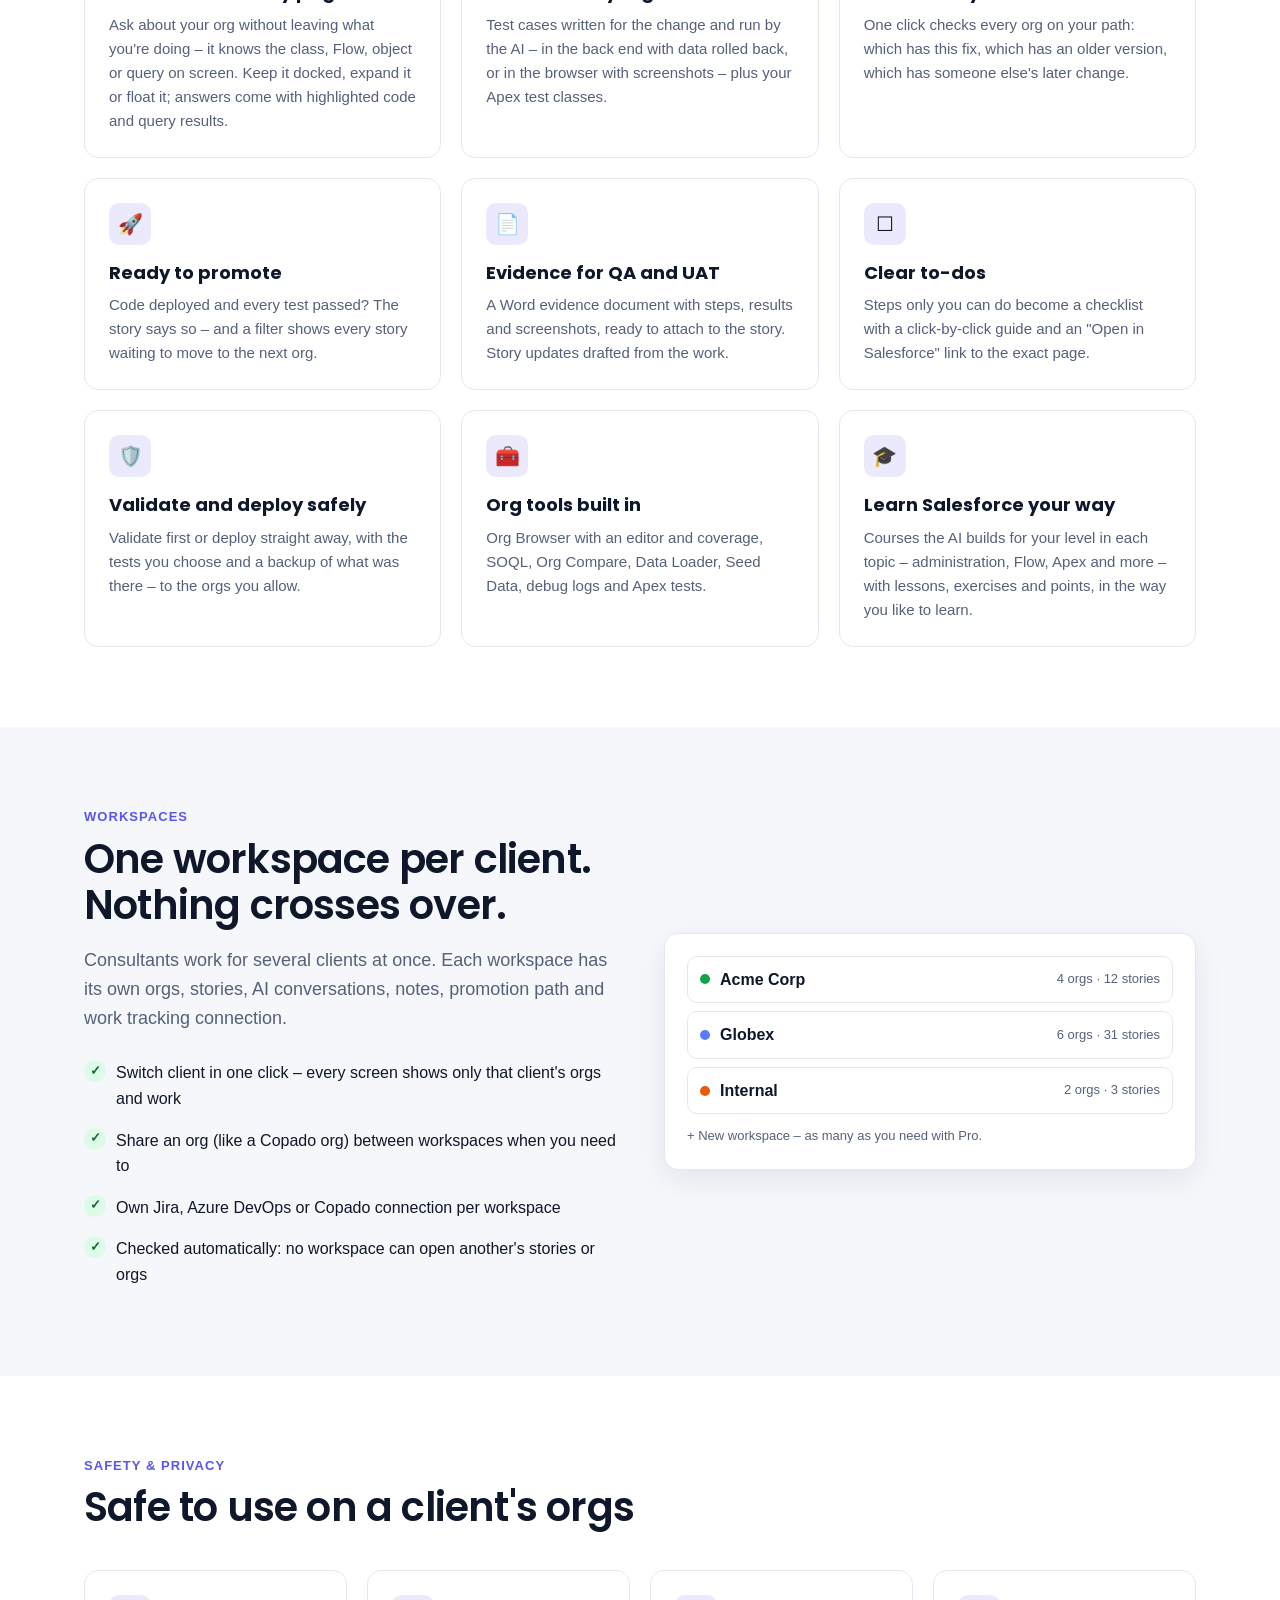
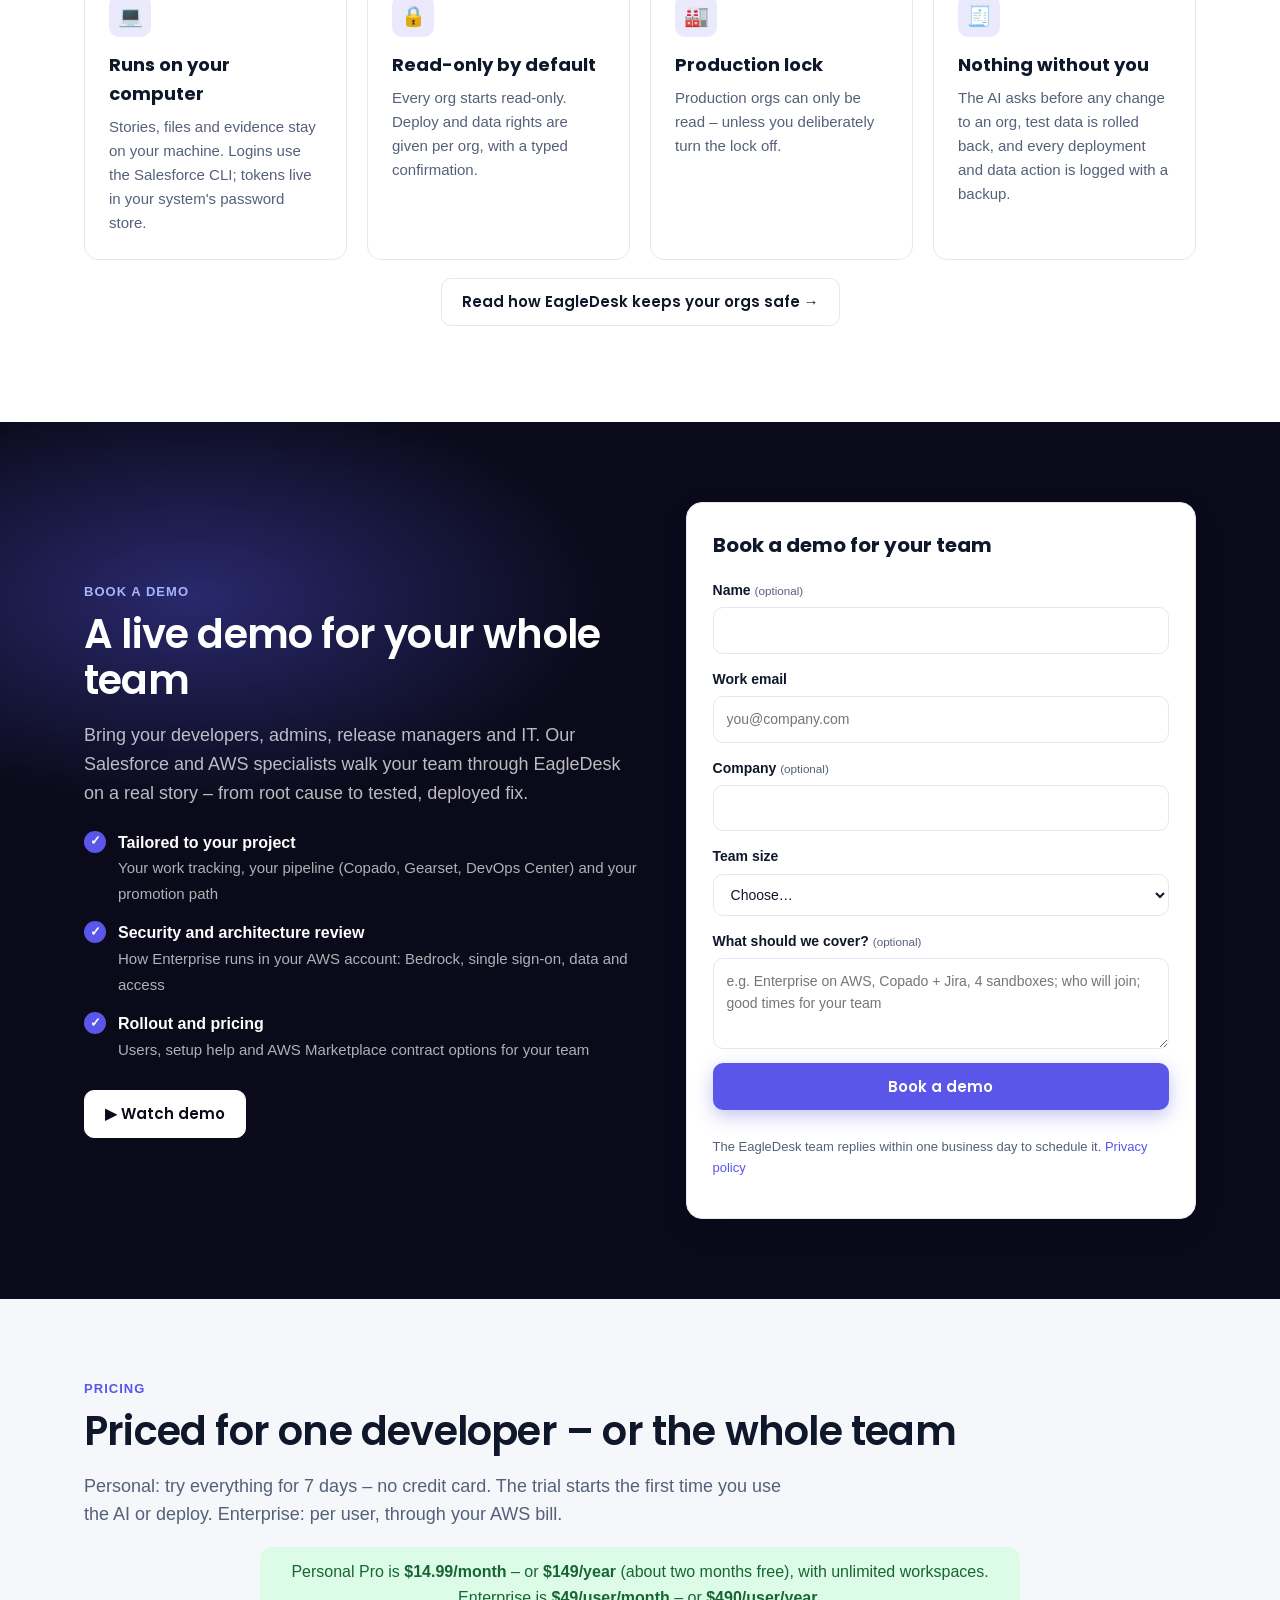
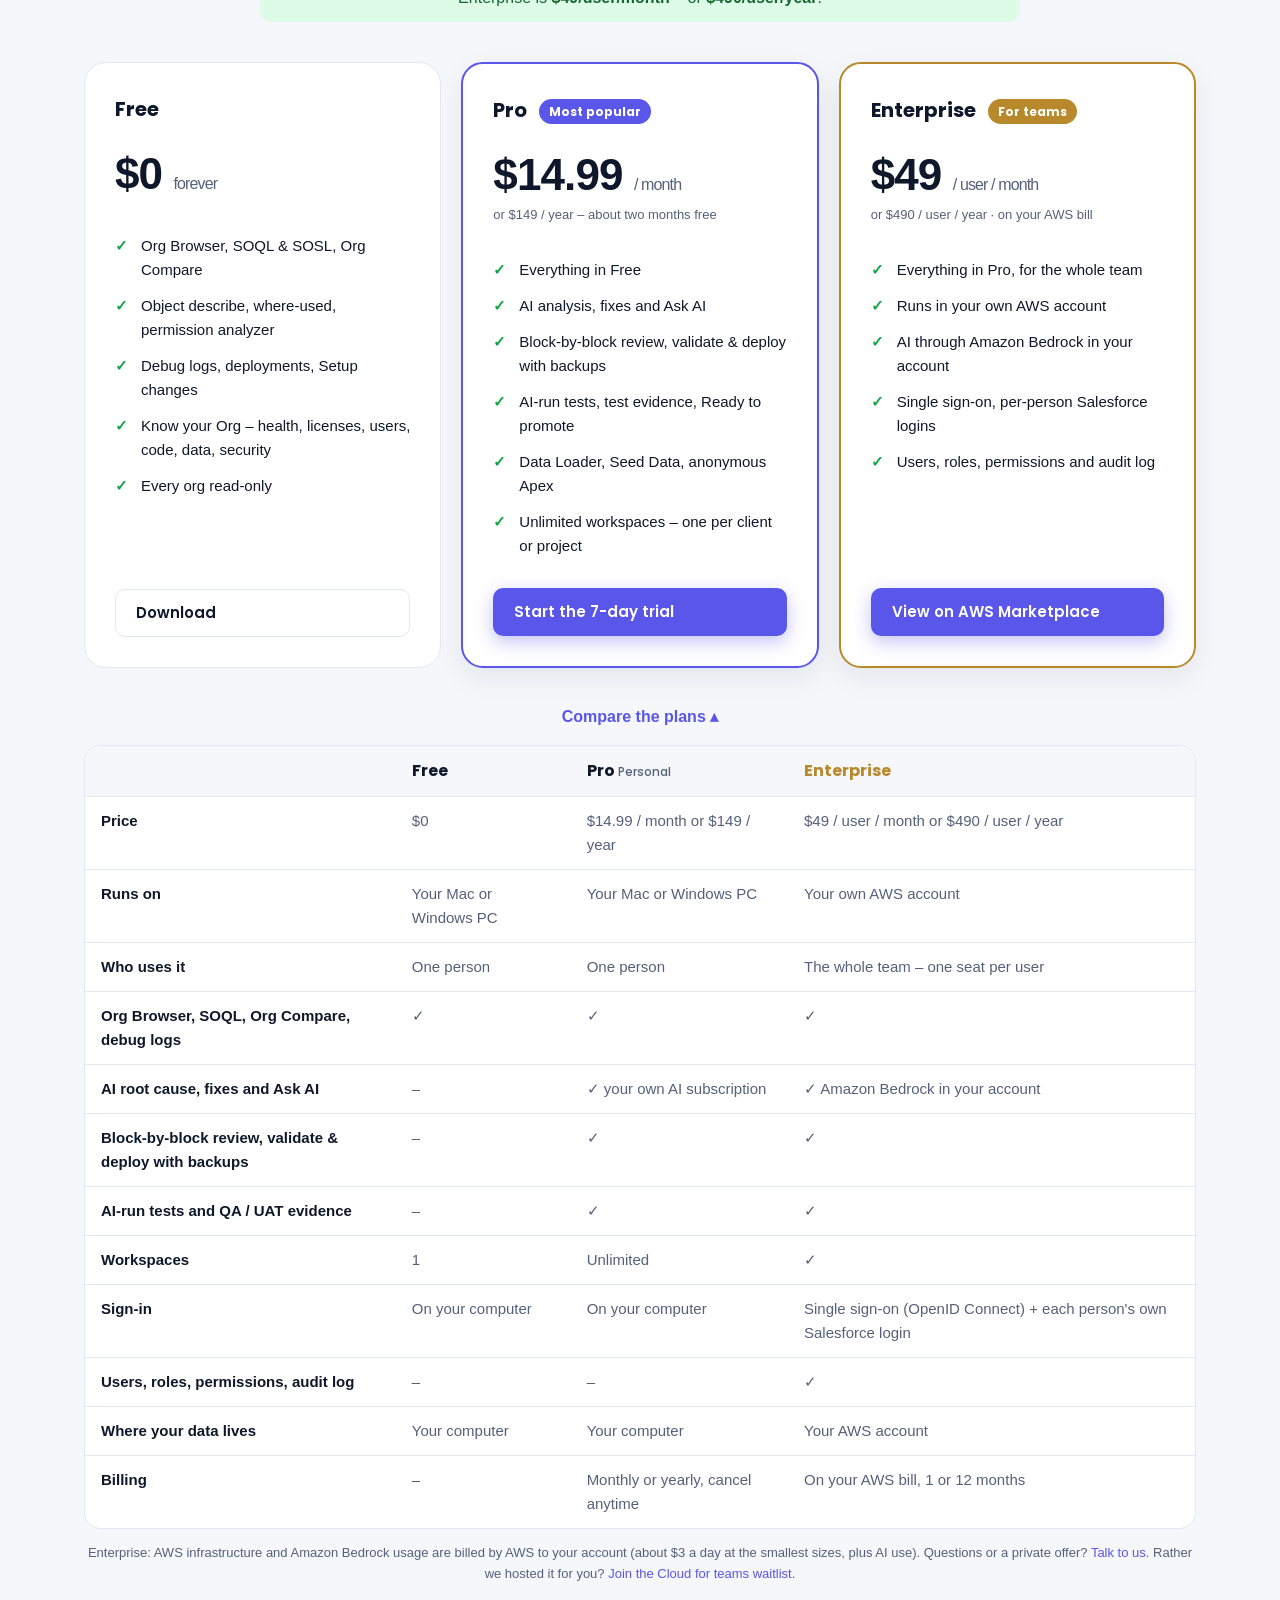
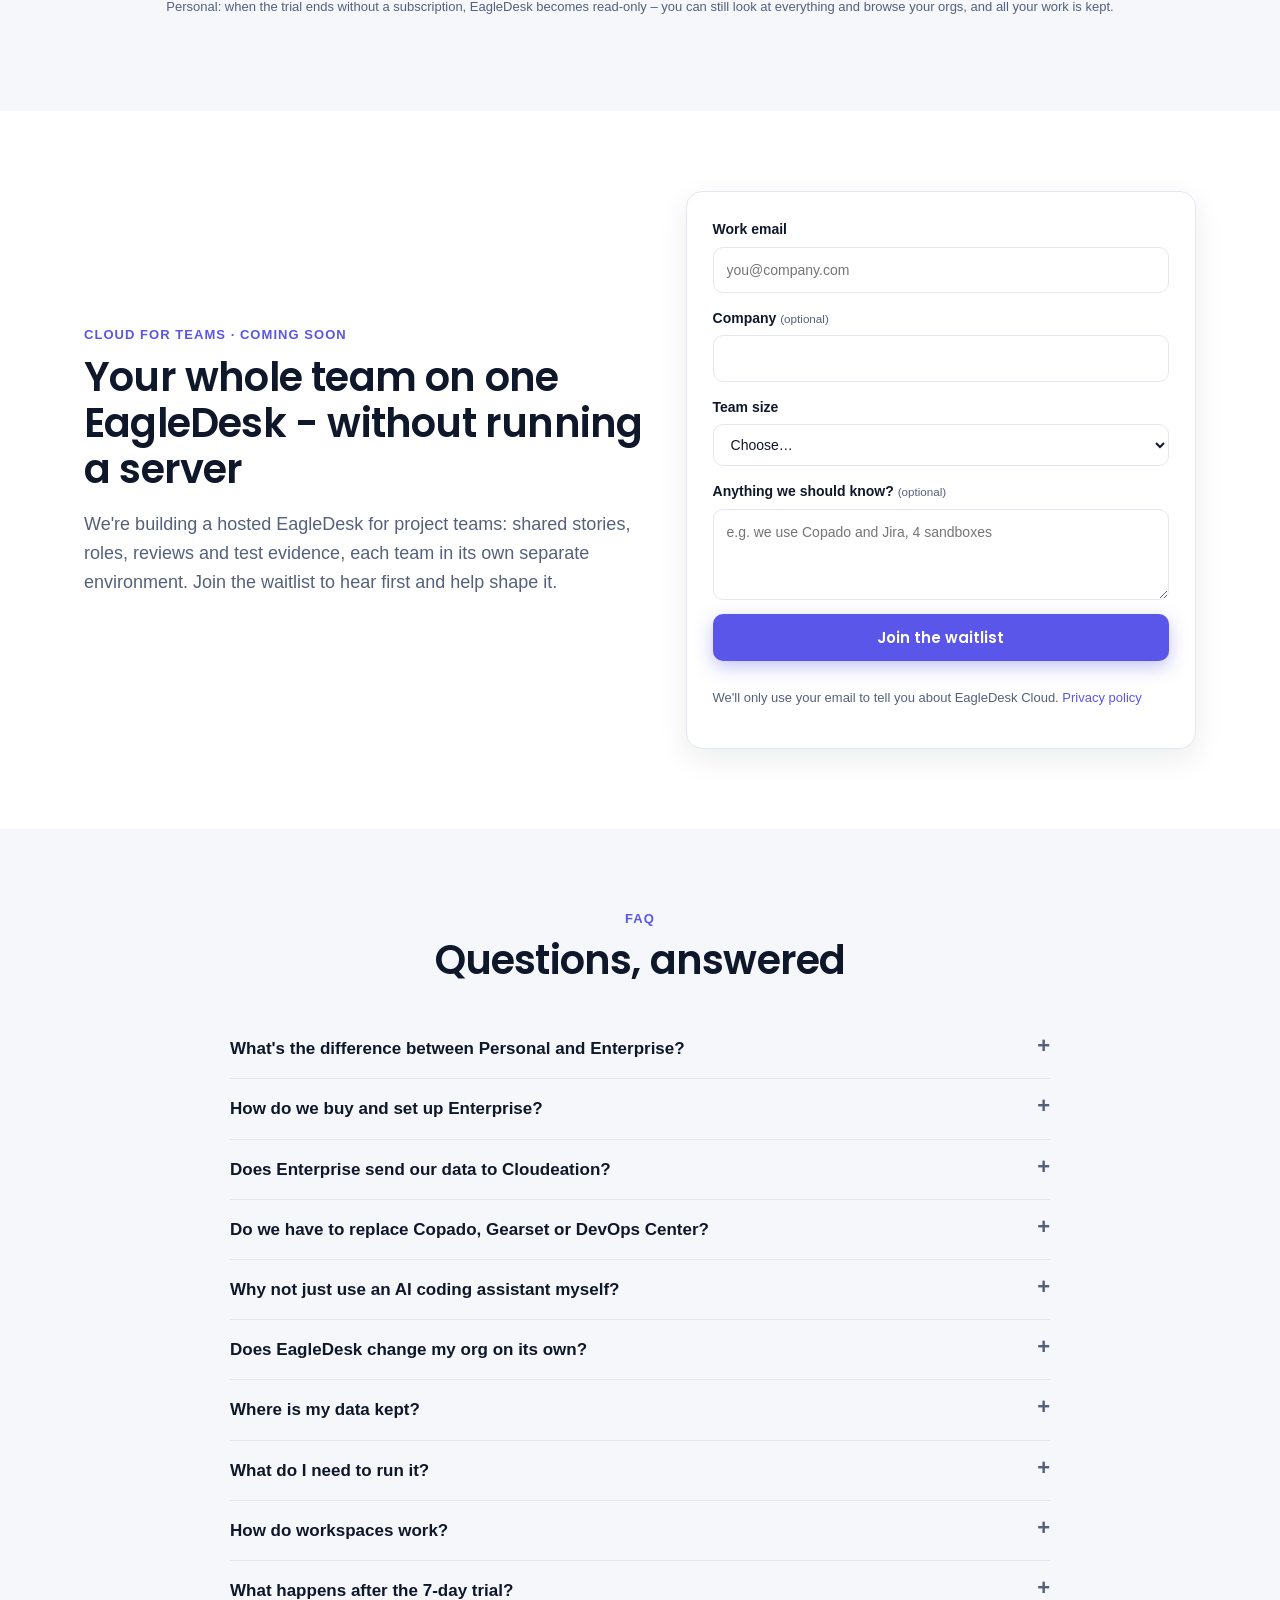
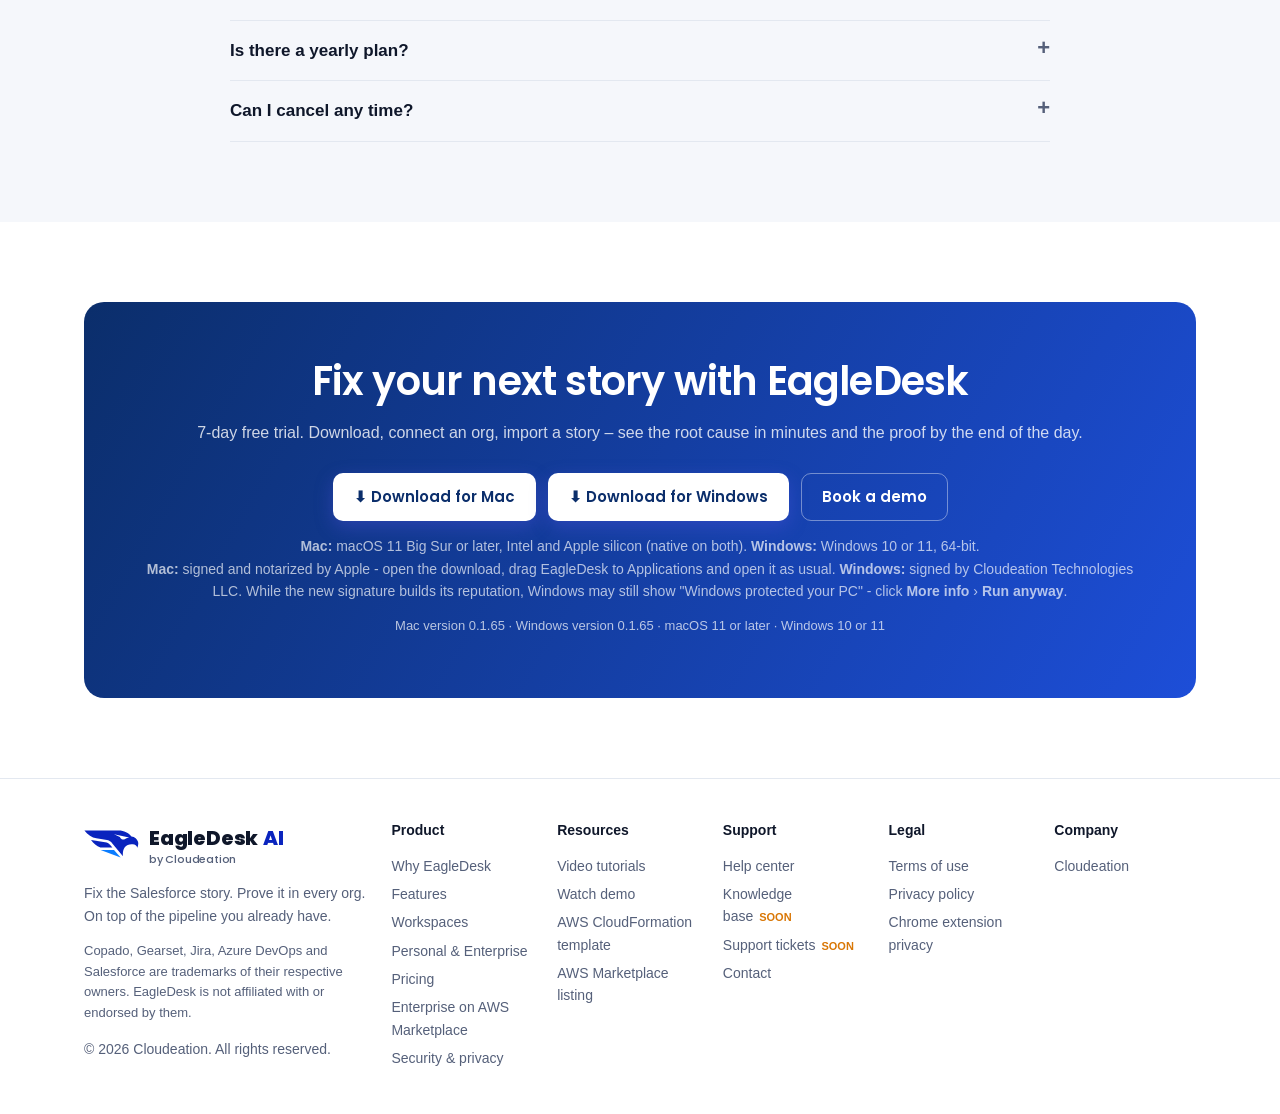
==== commit 1b2a5e40: "New EagleDesk AI logo: vector eagle in header and footer, favicon, social image, store logo, brand k" ====
--- a/index.html
+++ b/index.html
@@ -11,8 +11,8 @@
 <meta property="og:image" content="https://eagledeskai.com/assets/eagledesk-og.png">
 <link rel="icon" href="assets/eagledesk.png">
 <link rel="preconnect" href="https://fonts.googleapis.com"><link rel="preconnect" href="https://fonts.gstatic.com" crossorigin>
-<link rel="stylesheet" href="https://fonts.googleapis.com/css2?family=Poppins:wght@500;600;700&display=swap">
-<link rel="stylesheet" href="style.css?v=20261113">
+<link rel="stylesheet" href="https://fonts.googleapis.com/css2?family=Poppins:wght@500;600;700;800&display=swap">
+<link rel="stylesheet" href="style.css?v=20261114b">
 <link rel="stylesheet" href="home.css?v=20261114c">
 <!-- Visitor stats: GoatCounter (no cookies, no personal data) - pages, referrers, ad campaigns (utm_*), download clicks -->
 <script src="source.js?v=20261110"></script>
@@ -23,7 +23,7 @@
 <body class="home2">
 
 <header class="nav dark"><div class="wrap">
-  <a class="logo" href="./"><img src="assets/eagle-mark.png" alt="" class="logo-eagle"><span>Eagle<b>Desk</b><i class="logo-ai">AI</i><small>by Cloudeation</small></span></a>
+  <a class="logo" href="./"><svg xmlns="http://www.w3.org/2000/svg" viewBox="146 236 516 263" class="logo-eagle" role="img" aria-label="EagleDesk"><g><path fill="var(--eagle-deep, #0A24BE)" fill-rule="evenodd" d="M150,240 L472,240 C522,240 566,262 592,298 C624,302 650,324 655,354 C658,374 653,390 647,402 C641,386 626,373 604,371 C574,368 545,378 529,398 C514,418 508,450 512,482 L412,362 C398,344 384,334 362,330 L262,314 C220,306 182,282 150,240 Z M428,276 L570,306 C556,307 546,311 540,317 C531,327 513,328 501,322 C492,317 487,309 483,302 Z"/><path fill="var(--eagle-deep, #0A24BE)" d="M212,330 L344,350 C364,353 378,360 390,374 L413,400 L300,400 C264,388 236,362 212,330 Z"/><path fill="var(--eagle-light, #0A7CFF)" d="M302,425 L428,425 L490,495 Z"/></g></svg><span>Eagle<b>Desk</b><i class="logo-ai">AI</i><small>by Cloudeation</small></span></a>
   <button class="nav-toggle" id="navToggle" aria-label="Menu" aria-expanded="false" aria-controls="navMenu"><span></span><span></span><span></span></button>
   <nav id="navMenu">
     <a href="#editions">Editions</a><a href="#product">Product</a><a href="#features">Features</a><a href="#pricing">Pricing</a>
@@ -366,7 +366,7 @@
 </dialog>
 
 <footer><div class="wrap">
-  <div><a class="logo" href="./"><img src="assets/eagle-mark.png" alt="" class="logo-eagle"><span>Eagle<b>Desk</b><i class="logo-ai">AI</i><small>by Cloudeation</small></span></a>
+  <div><a class="logo" href="./"><svg xmlns="http://www.w3.org/2000/svg" viewBox="146 236 516 263" class="logo-eagle" role="img" aria-label="EagleDesk"><g><path fill="var(--eagle-deep, #0A24BE)" fill-rule="evenodd" d="M150,240 L472,240 C522,240 566,262 592,298 C624,302 650,324 655,354 C658,374 653,390 647,402 C641,386 626,373 604,371 C574,368 545,378 529,398 C514,418 508,450 512,482 L412,362 C398,344 384,334 362,330 L262,314 C220,306 182,282 150,240 Z M428,276 L570,306 C556,307 546,311 540,317 C531,327 513,328 501,322 C492,317 487,309 483,302 Z"/><path fill="var(--eagle-deep, #0A24BE)" d="M212,330 L344,350 C364,353 378,360 390,374 L413,400 L300,400 C264,388 236,362 212,330 Z"/><path fill="var(--eagle-light, #0A7CFF)" d="M302,425 L428,425 L490,495 Z"/></g></svg><span>Eagle<b>Desk</b><i class="logo-ai">AI</i><small>by Cloudeation</small></span></a>
     <p>Fix the Salesforce story. Prove it in every org. On top of the pipeline you already have.</p>
     <p class="fine">Copado, Gearset, Jira, Azure DevOps and Salesforce are trademarks of their respective owners. EagleDesk is not affiliated with or endorsed by them.</p>
     <p>© <span id="yr">2026</span> Cloudeation. All rights reserved.</p></div>
--- a/style.css
+++ b/style.css
@@ -154,11 +154,12 @@
 .sec-table td:first-child { width: 30%; }
 .launch-strip { background: #dcfce7; color: #166534; border-radius: 12px; padding: 12px 16px; margin: 0 auto 22px; max-width: 760px; text-align: center; }
 /* EagleDesk: the eagle mark and the two-colour wordmark */
-.logo img.logo-eagle { width: auto; height: 30px; border-radius: 0; filter: drop-shadow(0 0 5px rgba(46, 140, 255, .3)); }
-.logo span b { color: #1d7ff0; font-weight: 800; }
-.logo span .logo-ai { font-style: normal; font-weight: 800; margin-left: 4px; background: linear-gradient(135deg, #1d7ff0, #8b5cf6); -webkit-background-clip: text;
-  background-clip: text; color: transparent; }
-.nav.dark .logo span .logo-ai { background-image: linear-gradient(135deg, #38a9ff, #a78bfa); }
+.logo { --eagle-deep: #0A24BE; --eagle-light: #0A7CFF; --eagle-ai: #0A24BE; font-weight: 800; letter-spacing: -.01em; }
+.logo svg.logo-eagle { width: auto; height: 28px; flex: none; }
+.logo span b { color: inherit; font-weight: 800; }
+.logo span .logo-ai { font-style: normal; font-weight: 800; margin-left: .25em; color: var(--eagle-ai); }
+@media (prefers-color-scheme: dark) { :root:not([data-theme="light"]) .logo { --eagle-deep: #FFFFFF; --eagle-light: #7CC4FF; --eagle-ai: #8FB4FF; } }
+.nav.dark .logo { --eagle-deep: #FFFFFF; --eagle-light: #7CC4FF; --eagle-ai: #8FB4FF; }
 
 /* positioning: works-with strip, the messy middle, is / isn't, hero mock extras */
 section.works { padding: 18px 0; border-bottom: 1px solid var(--line); }
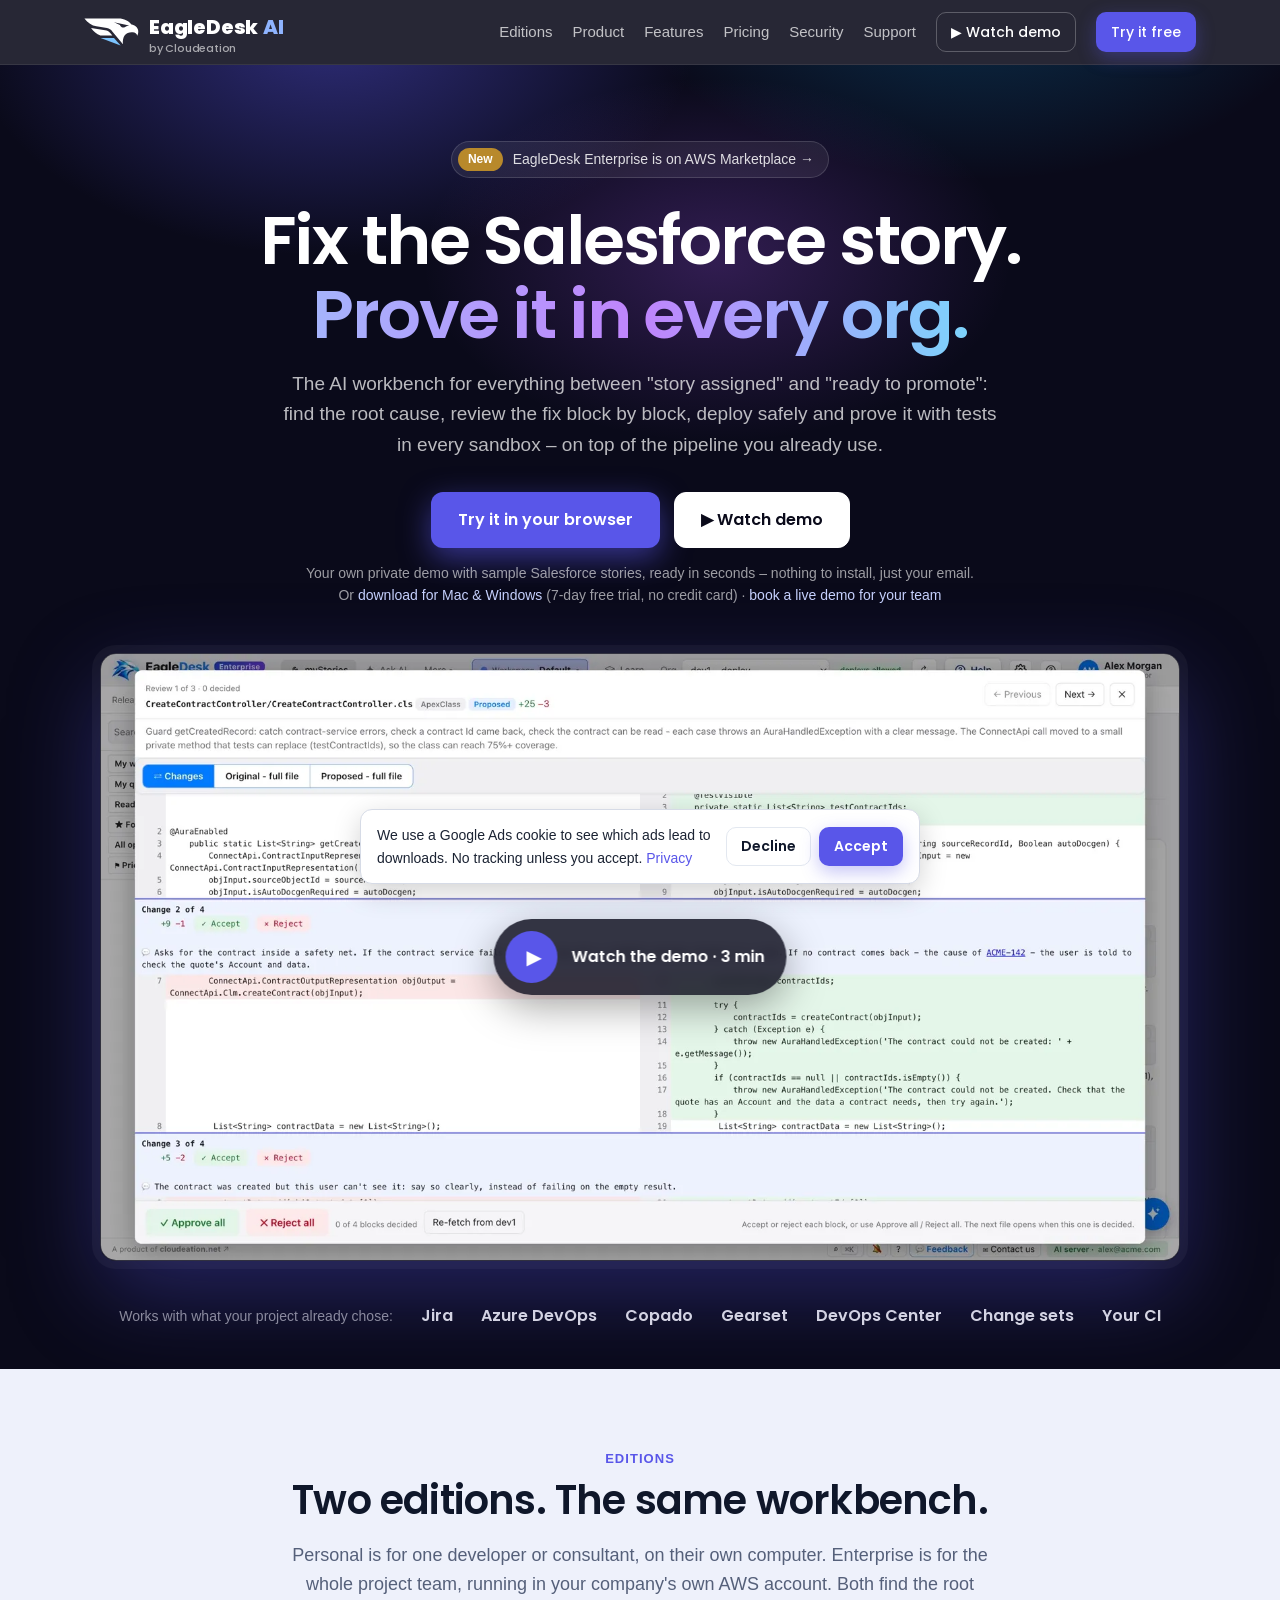
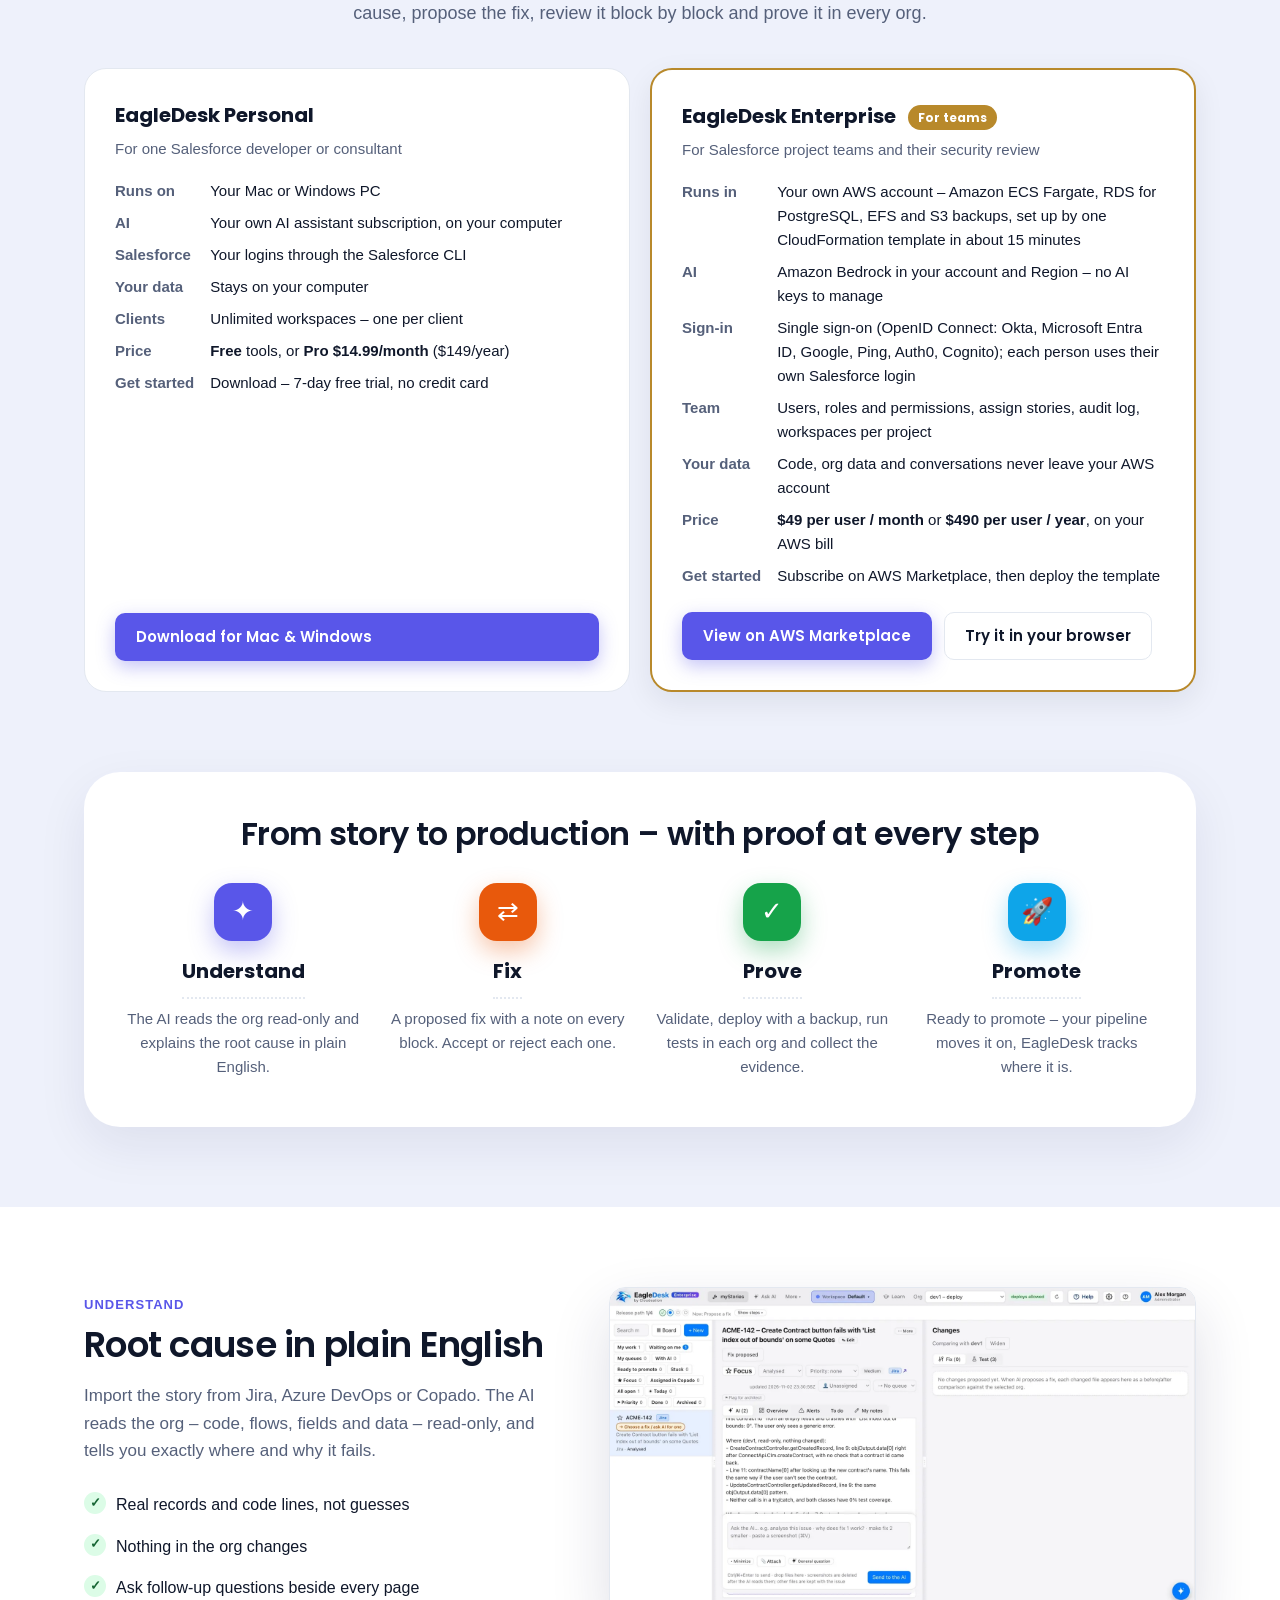
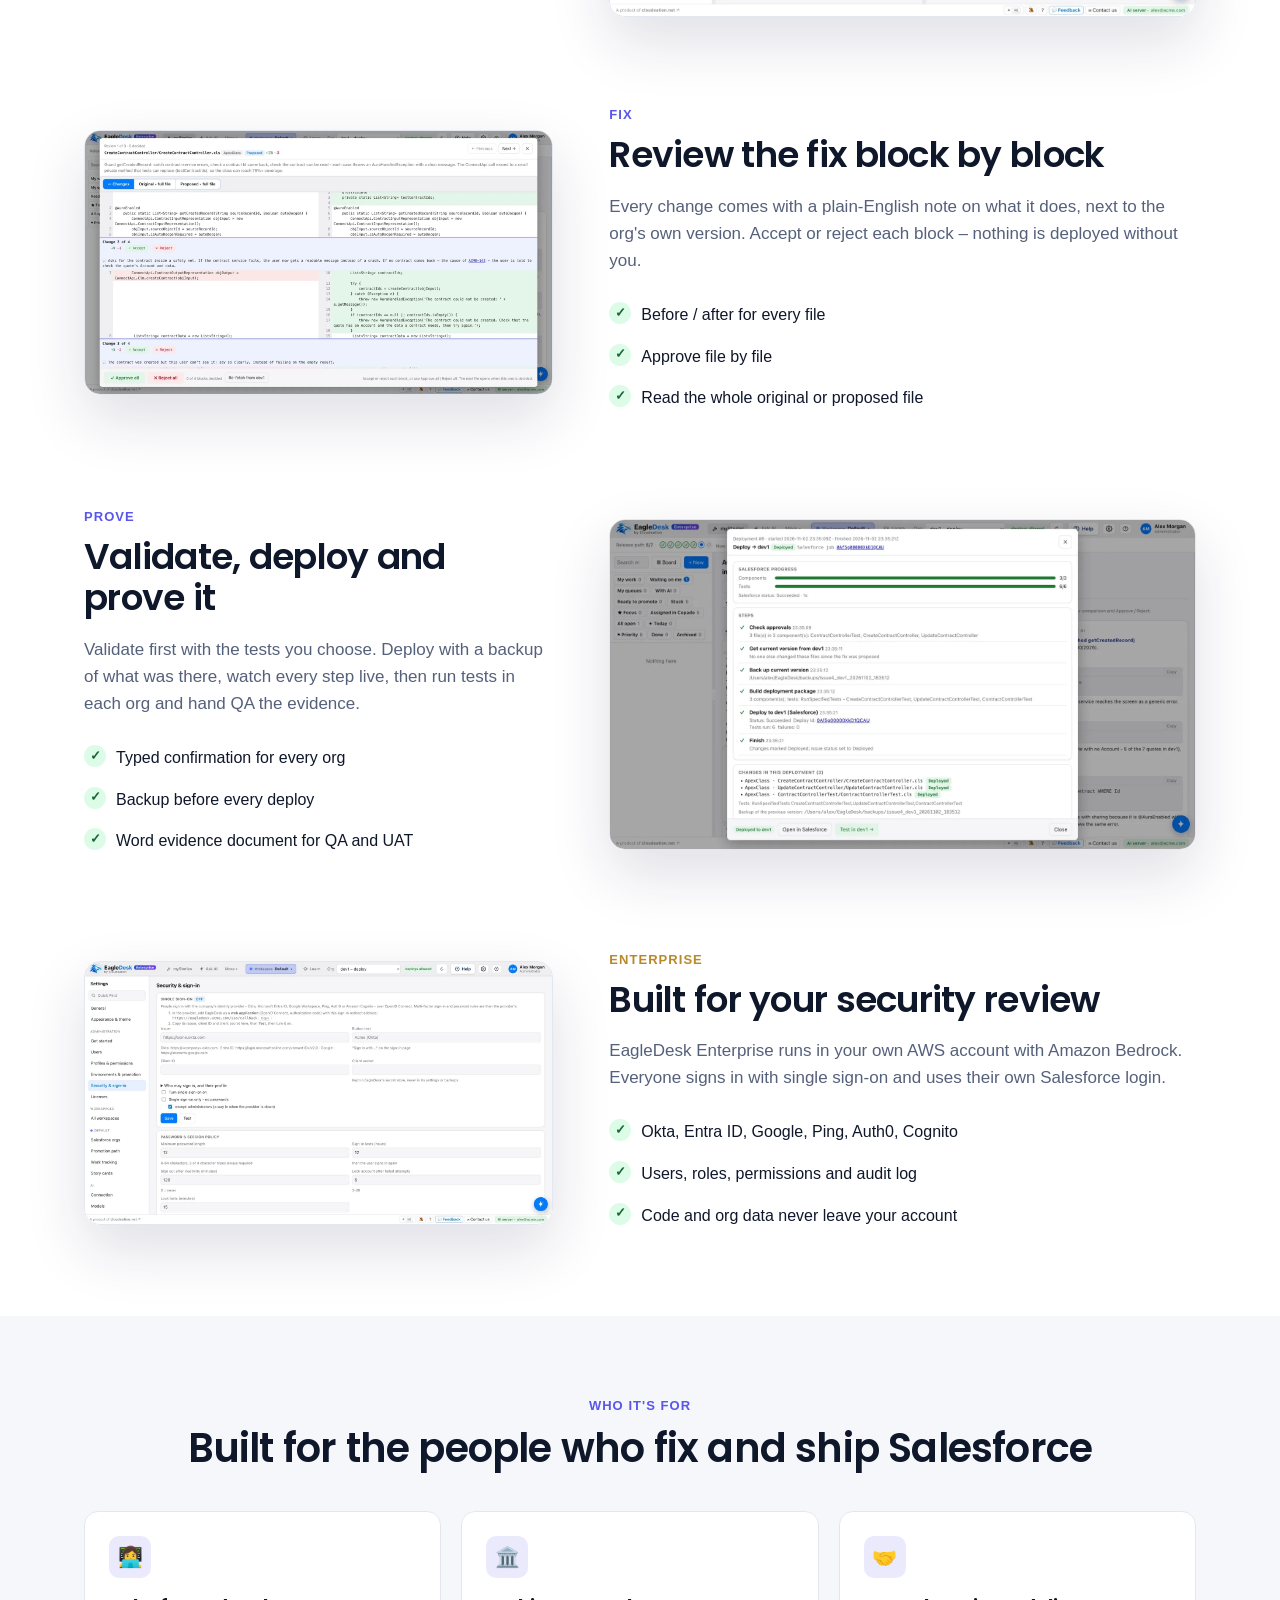
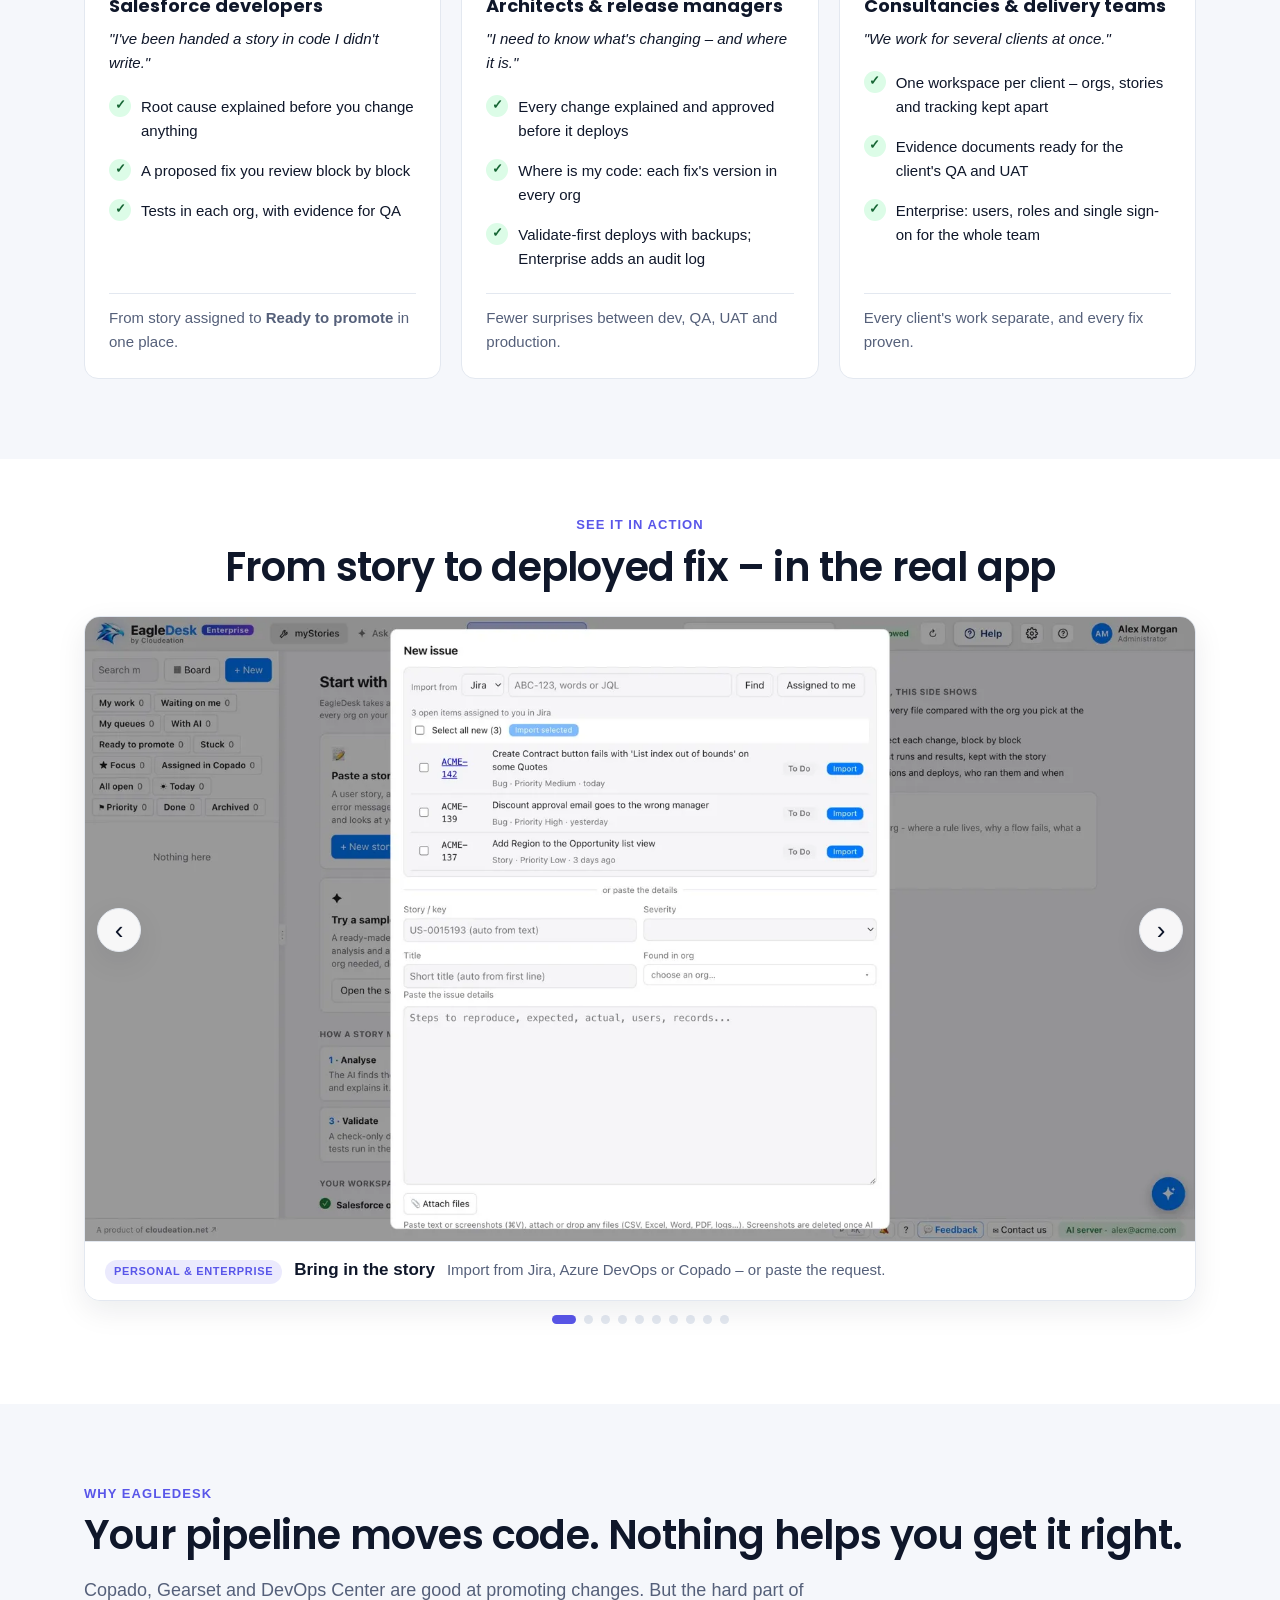
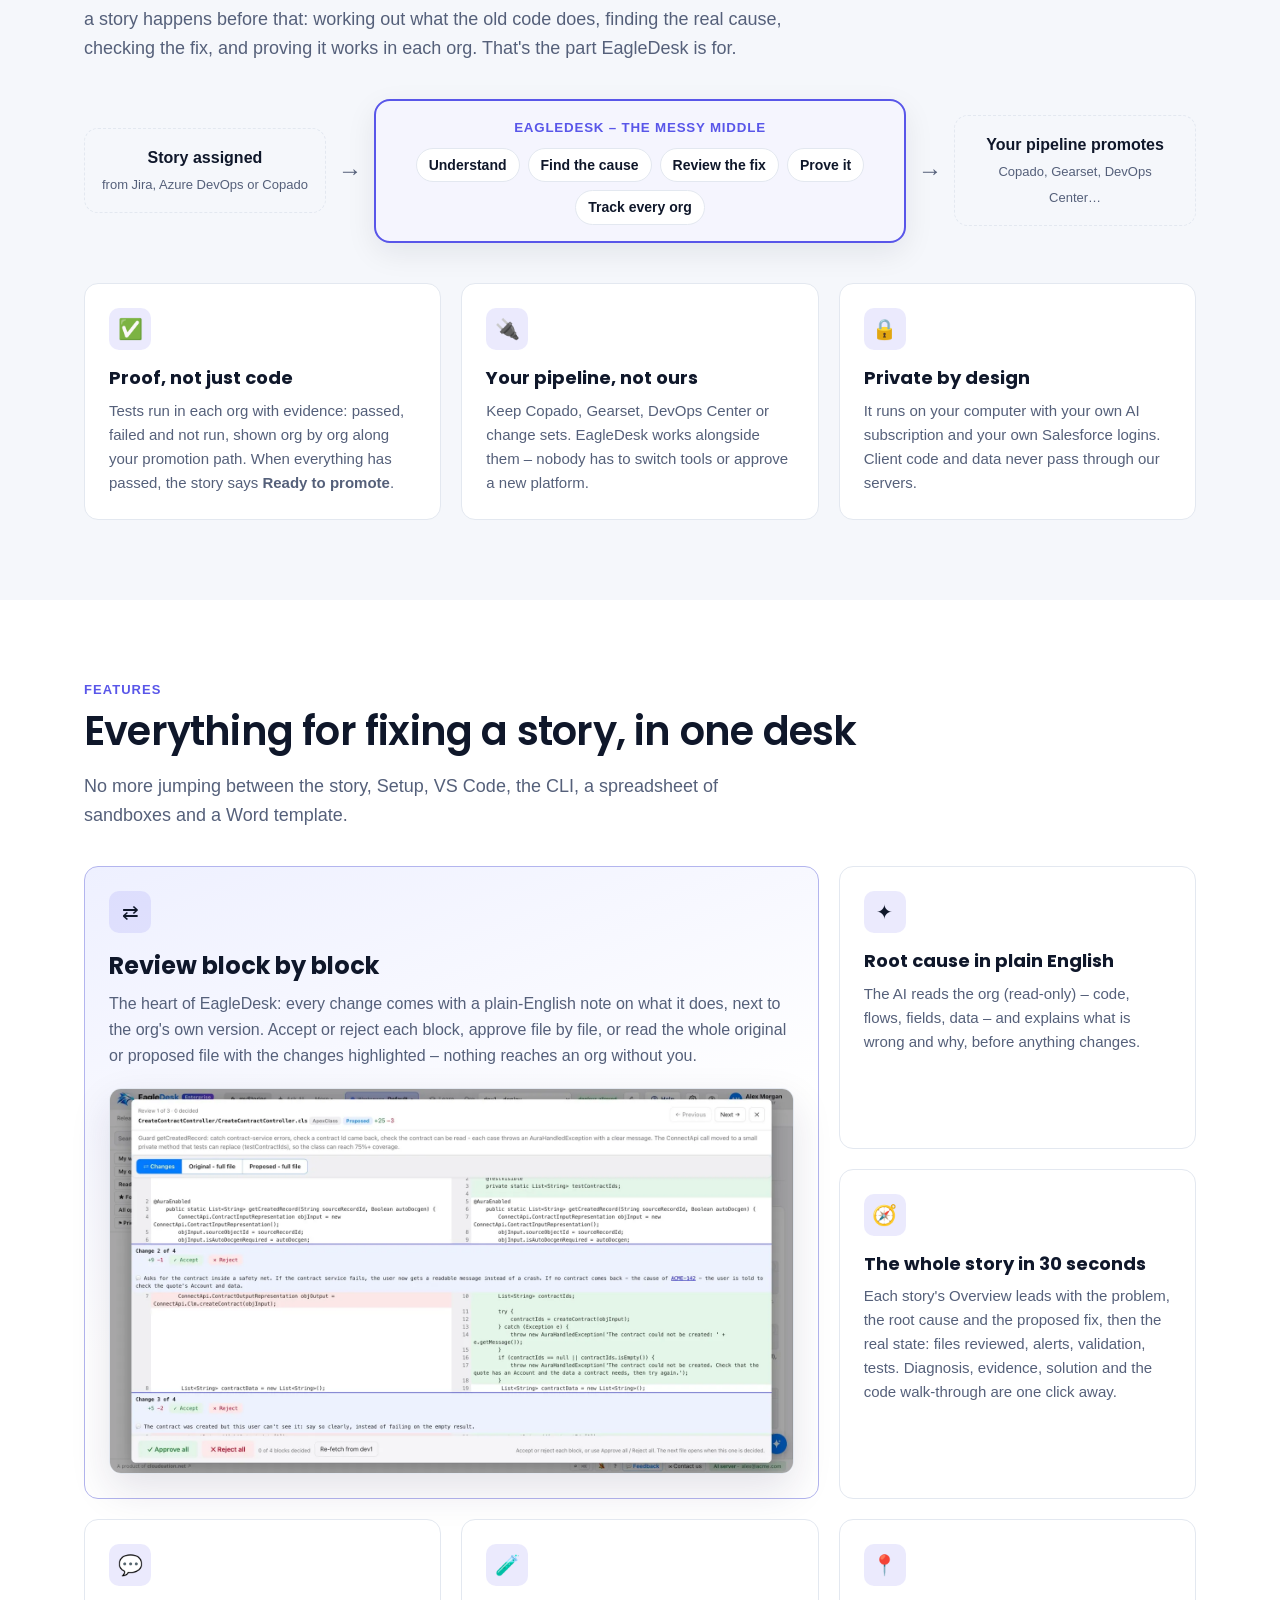
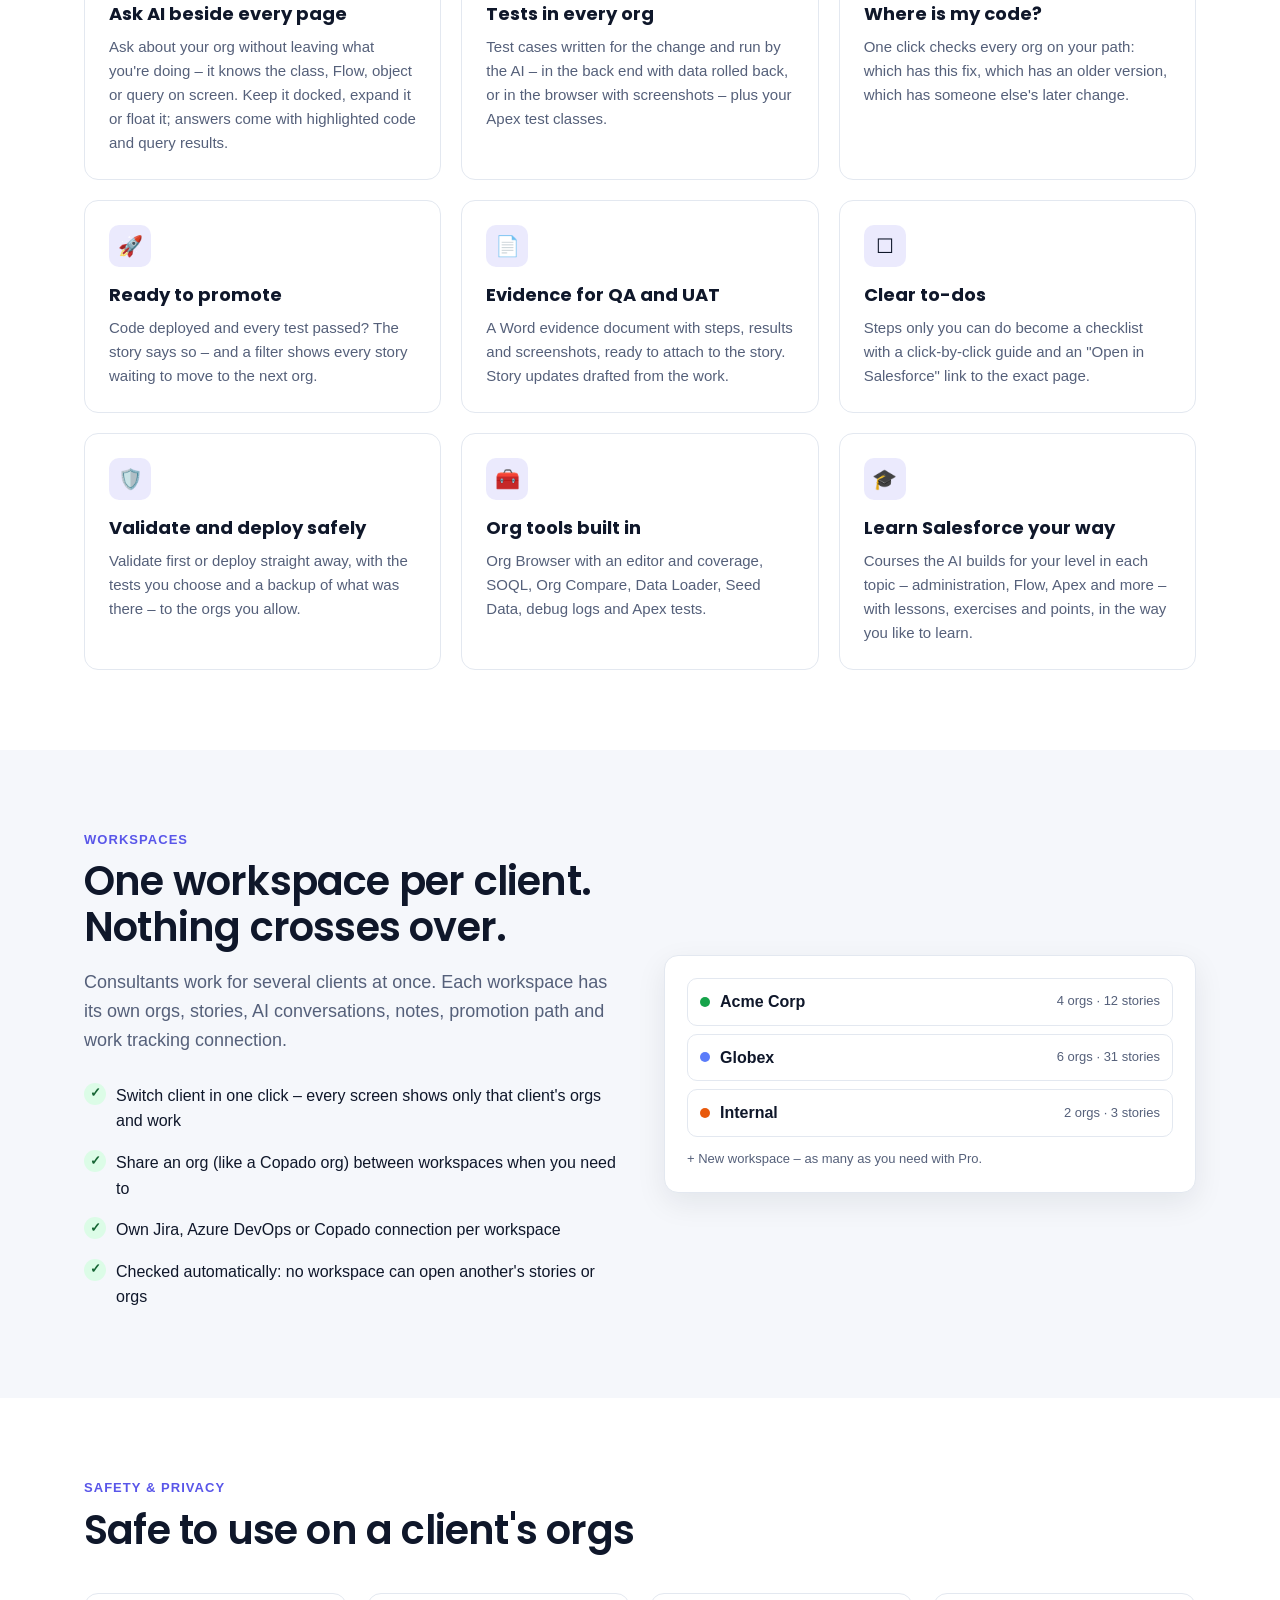
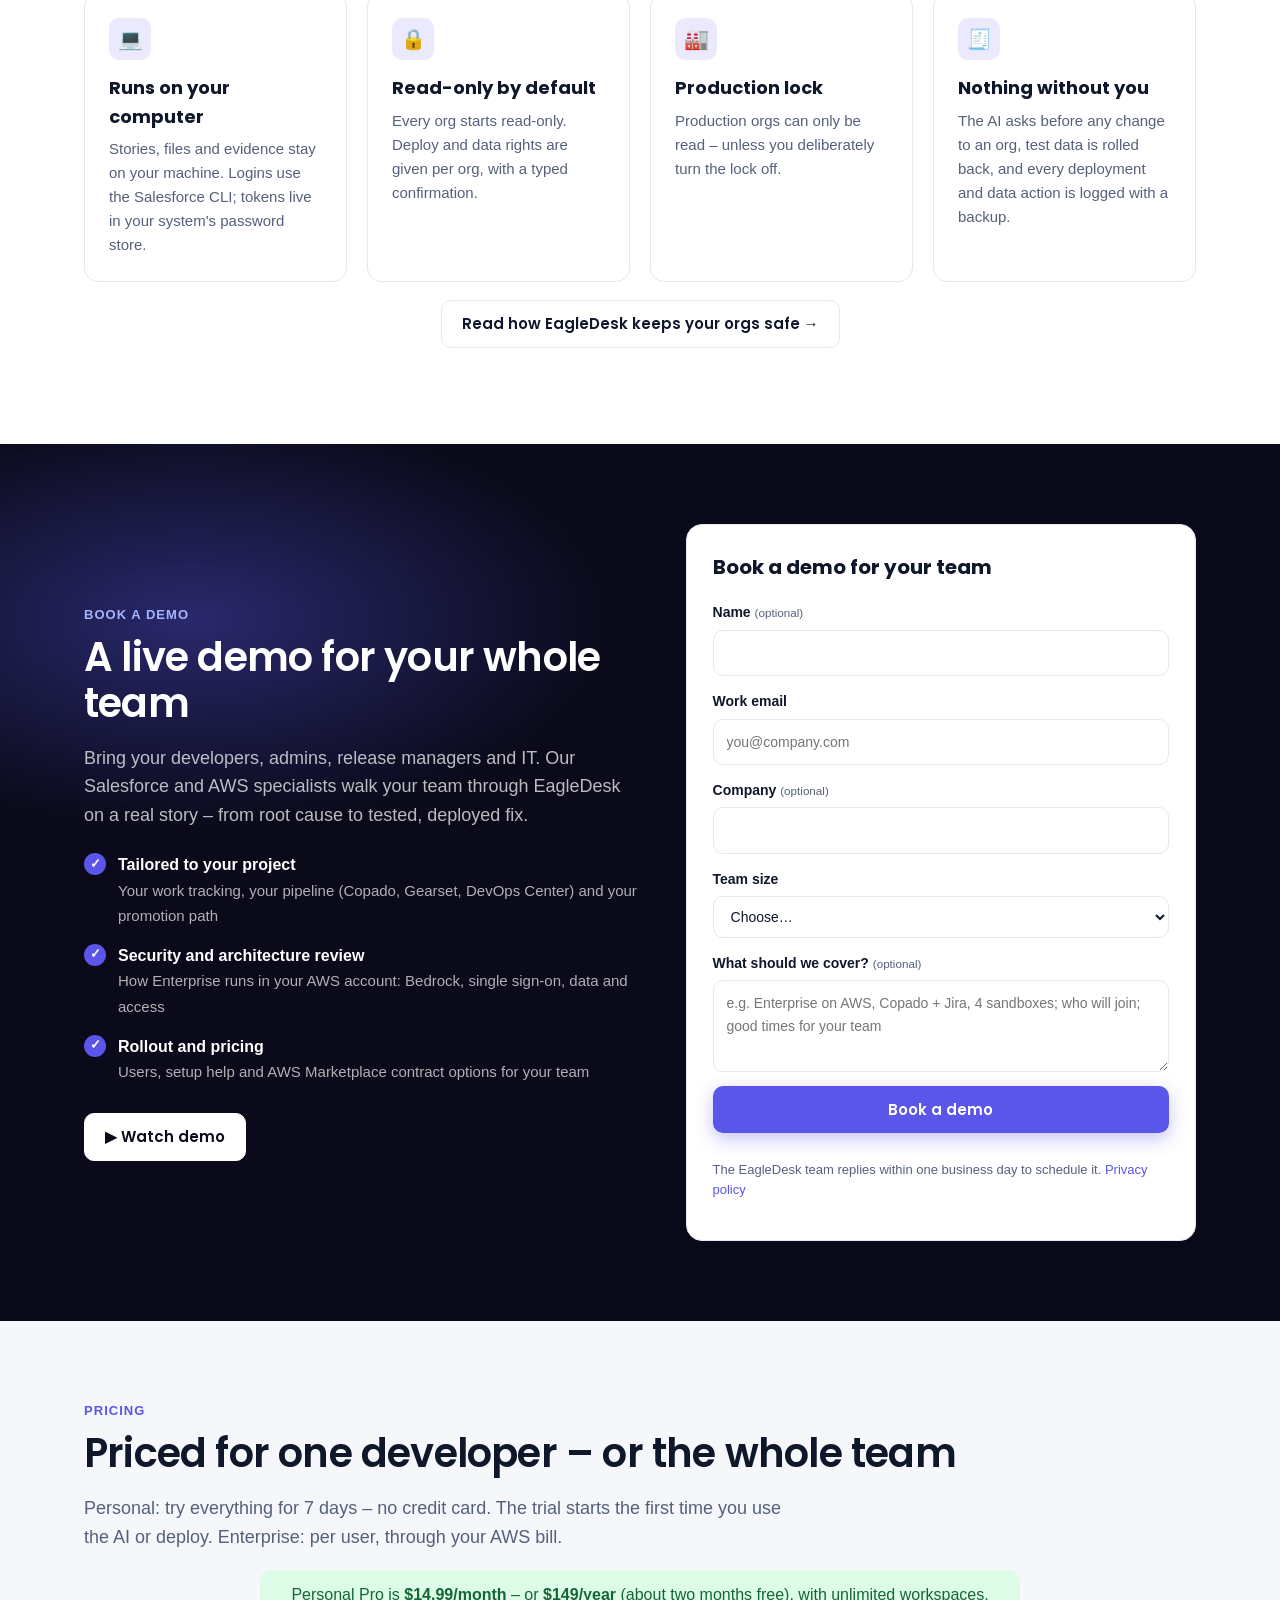
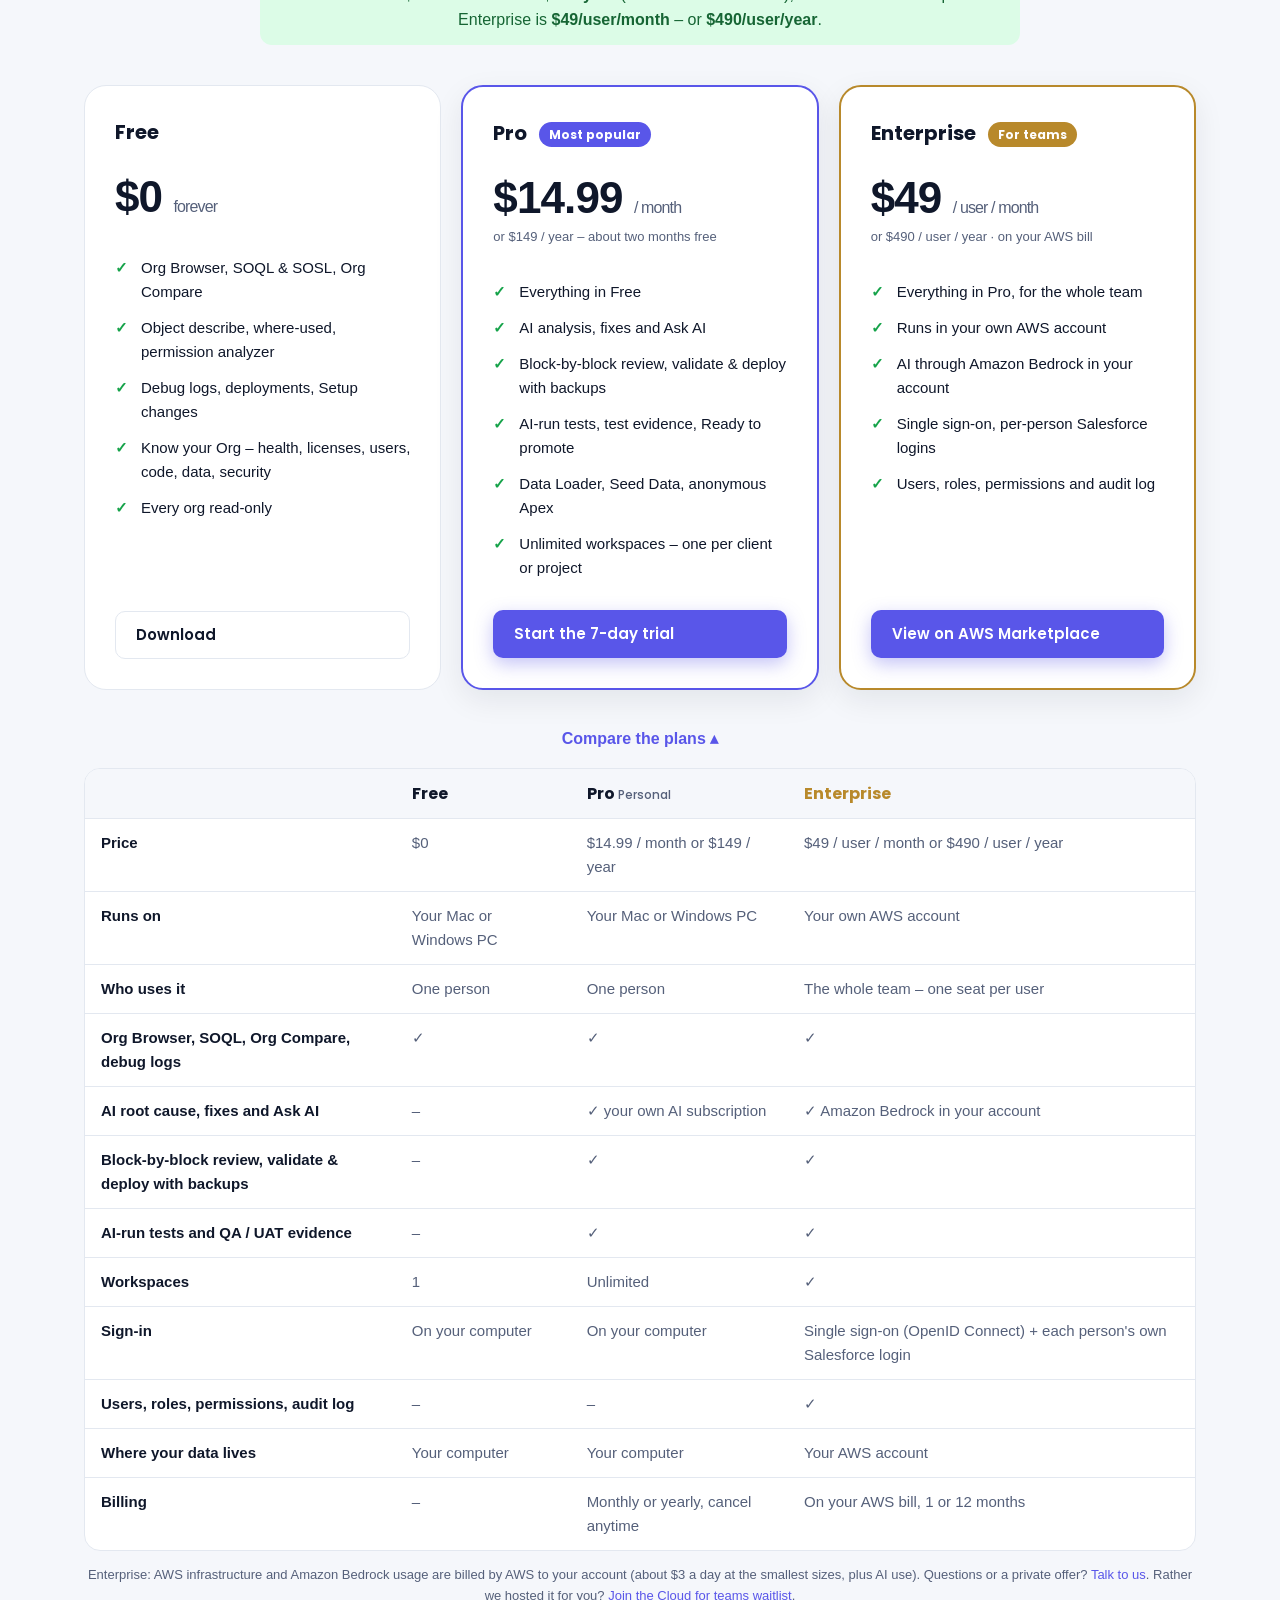
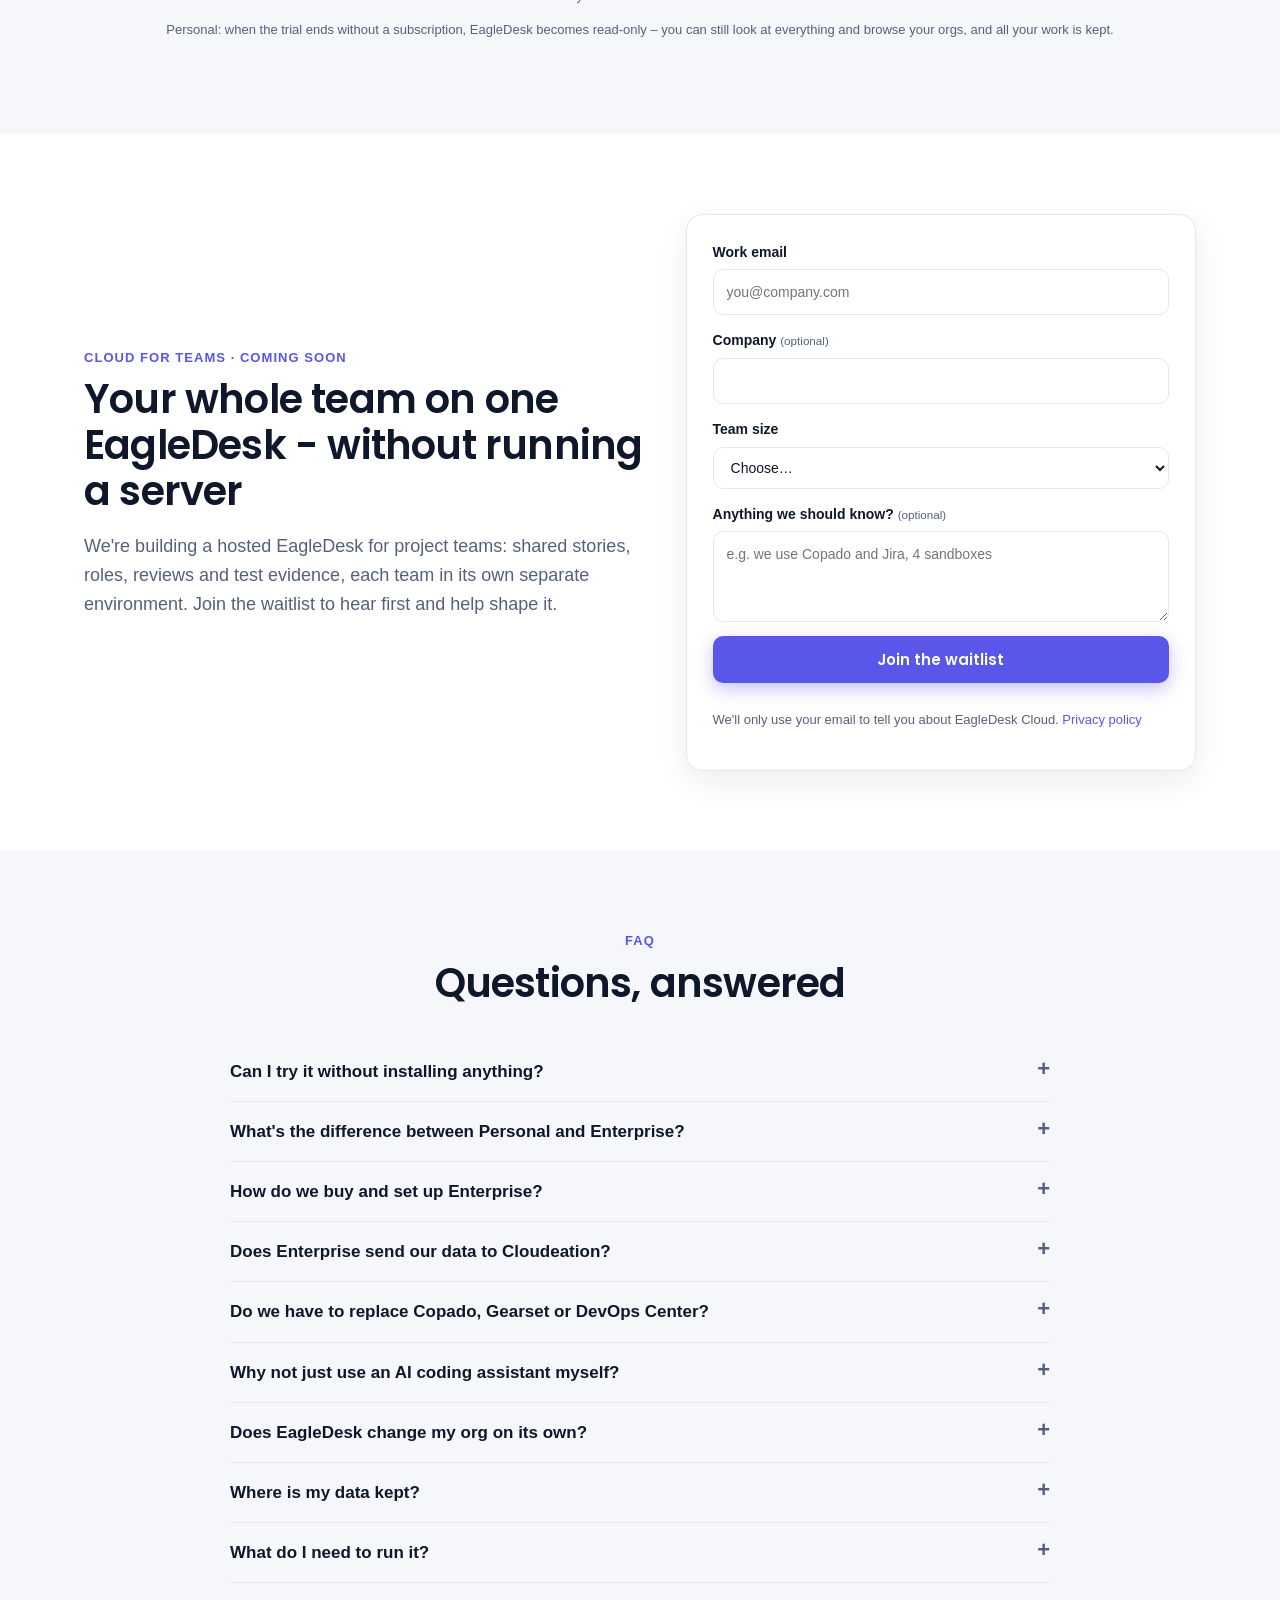
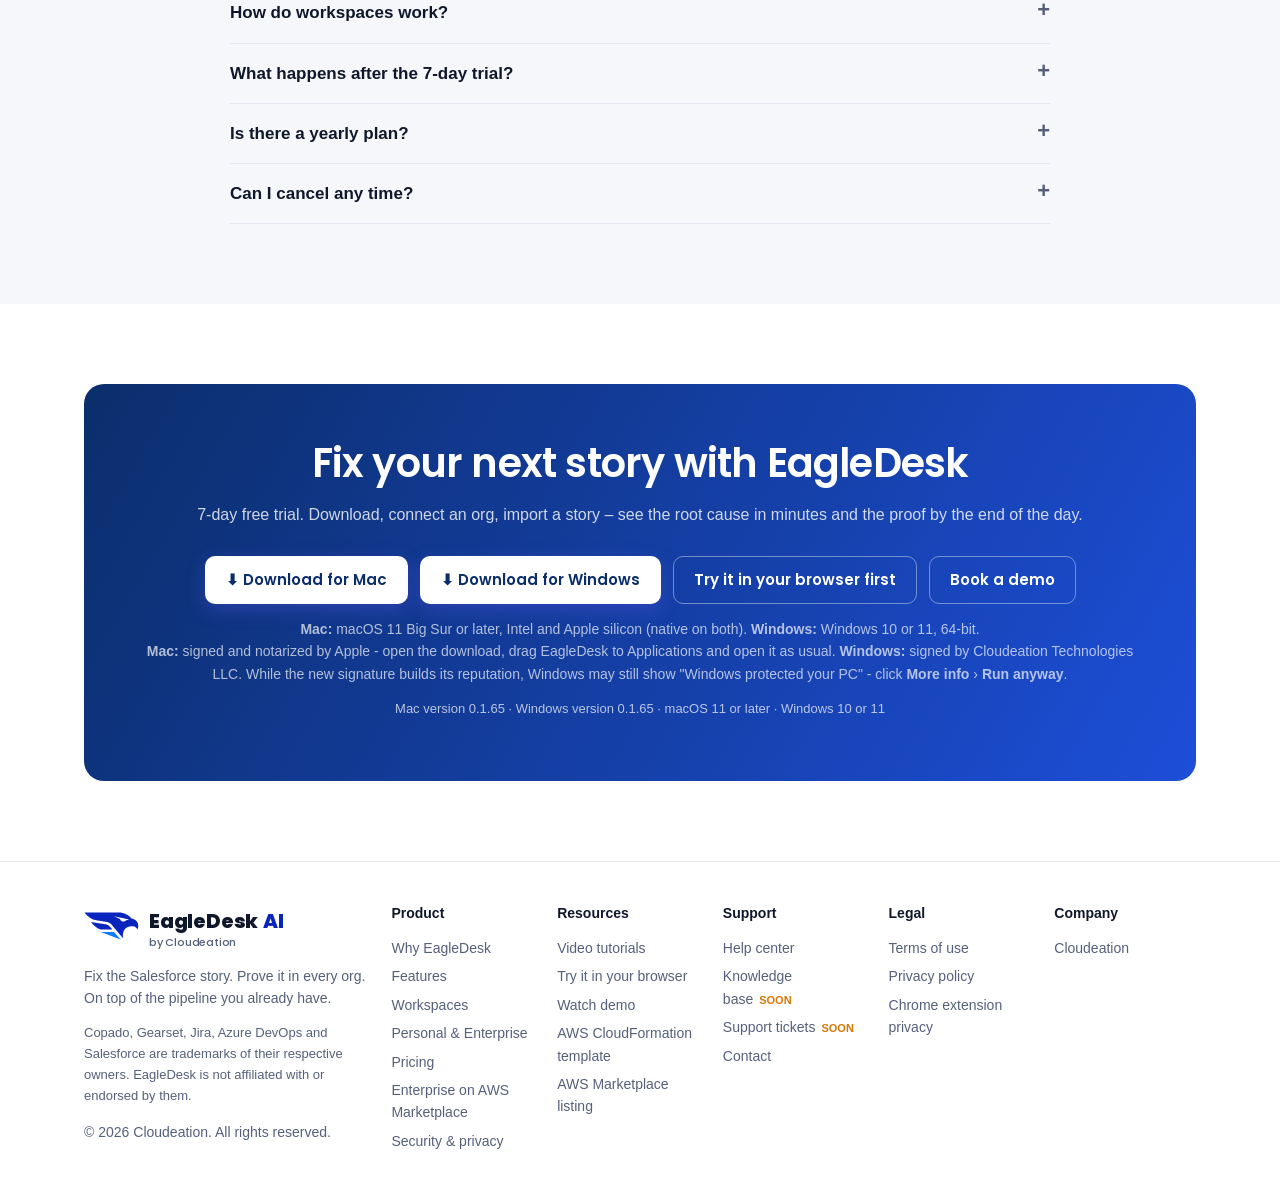
==== commit 81780f3c: "Try EagleDesk in the browser (try.eagledesk.app): menu, hero, Enterprise card, download banner, foot" ====
--- a/index.html
+++ b/index.html
@@ -29,7 +29,7 @@
     <a href="#editions">Editions</a><a href="#product">Product</a><a href="#features">Features</a><a href="#pricing">Pricing</a>
     <a href="security.html">Security</a><a href="support.html">Support</a>
     <a class="btn small demo-open" href="#demo" data-goatcounter-click="demo-open-nav" data-goatcounter-title="Watch demo (menu)">▶ Watch demo</a>
-    <a class="btn primary small" href="#book" data-goatcounter-click="book-nav" data-goatcounter-title="Book a demo (menu)">Book a demo</a>
+    <a class="btn primary small" href="https://try.eagledesk.app/" data-goatcounter-click="try-nav" data-goatcounter-title="Try it free (menu)">Try it free</a>
   </nav>
 </div></header>
 
@@ -39,10 +39,11 @@
   <p class="lead2">The AI workbench for everything between "story assigned" and "ready to promote": find the root cause,
     review the fix block by block, deploy safely and prove it with tests in every sandbox – on top of the pipeline you already use.</p>
   <div class="cta2">
-    <a class="btn primary big demo-open" href="#demo" data-goatcounter-click="demo-open-hero" data-goatcounter-title="Watch demo (hero)">▶ Watch demo</a>
-    <a class="btn light big" href="#book" data-goatcounter-click="book-hero" data-goatcounter-title="Book a demo (hero)">Book a demo</a>
-  </div>
-  <p class="hero-sub">Or <a href="#download">download for Mac &amp; Windows</a> – 7-day free trial, no credit card</p>
+    <a class="btn primary big" href="https://try.eagledesk.app/" data-goatcounter-click="try-hero" data-goatcounter-title="Try it in your browser (hero)">Try it in your browser</a>
+    <a class="btn light big demo-open" href="#demo" data-goatcounter-click="demo-open-hero" data-goatcounter-title="Watch demo (hero)">▶ Watch demo</a>
+  </div>
+  <p class="hero-sub">Your own private demo with sample Salesforce stories, ready in seconds – nothing to install, just your email.<br>
+    Or <a href="#download">download for Mac &amp; Windows</a> (7-day free trial, no credit card) · <a href="#book">book a live demo for your team</a></p>
   <a class="hero-shot demo-open" href="#demo" aria-label="Play the demo video" data-goatcounter-click="demo-open-shot" data-goatcounter-title="Watch demo (screenshot)">
     <picture><source srcset="assets/shots/05-review.webp" type="image/webp"><img src="assets/shots/05-review.jpg" alt="EagleDesk reviewing a fix block by block" width="1600" height="900"></picture>
     <span class="play"><i>▶</i><b>Watch the demo · 3 min</b></span>
@@ -86,7 +87,7 @@
       </dl>
       <div class="cta" style="margin:0">
         <a class="btn primary" href="https://aws.amazon.com/marketplace/pp/prodview-pjztsfbejlkoi" data-goatcounter-click="marketplace-editions" data-goatcounter-title="AWS Marketplace (editions)">View on AWS Marketplace</a>
-        <a class="btn ghost demo-open" href="#demo" data-goatcounter-click="demo-open-editions" data-goatcounter-title="Watch demo (editions)">▶ Watch demo</a>
+        <a class="btn ghost" href="https://try.eagledesk.app/" data-goatcounter-click="try-editions" data-goatcounter-title="Try it in your browser (editions)">Try it in your browser</a>
       </div>
     </div>
   </div>
@@ -321,6 +322,7 @@
   <div class="kicker" style="text-align:center">FAQ</div>
   <h2 style="text-align:center">Questions, answered</h2>
   <div class="faq">
+    <details><summary>Can I try it without installing anything?</summary><p>Yes. Open <a href="https://try.eagledesk.app/" data-goatcounter-click="try-faq" data-goatcounter-title="Try it in your browser (FAQ)">try.eagledesk.app</a>, enter your email and you get your own private demo of EagleDesk in the browser within seconds: sample Salesforce stories to work through, a read-only sample org and 5 AI requests to see the root cause and the proposed fix. Nobody else sees your demo, and everything in it is deleted after a day. To use EagleDesk on your own orgs, download it for Mac or Windows (7-day free trial) or set up Enterprise in your AWS account.</p></details>
     <details><summary>What's the difference between Personal and Enterprise?</summary><p>The workbench is the same. Personal runs on one person's Mac or Windows PC with their own AI subscription. Enterprise runs in your company's own AWS account for the whole team: AI through Amazon Bedrock, single sign-on, each person's own Salesforce login, users and roles, and a shared database of stories, reviews and test evidence.</p></details>
     <details><summary>How do we buy and set up Enterprise?</summary><p>Subscribe on <a href="https://aws.amazon.com/marketplace/pp/prodview-pjztsfbejlkoi">AWS Marketplace</a> for the number of users you need, monthly or yearly – it's billed on your AWS bill. Then deploy the CloudFormation template in your account (about 15 minutes) and sign in as the first administrator. The usage instructions on the listing walk through each step, and we help with the setup.</p></details>
     <details><summary>Does Enterprise send our data to Cloudeation?</summary><p>No. Enterprise runs entirely in your AWS account – the server, database, files and backups – and the AI runs through Amazon Bedrock in your account and Region. Your code, org data and conversations never leave it; EagleDesk only checks your AWS Marketplace contract through AWS License Manager.</p></details>
@@ -343,6 +345,7 @@
     <div class="cta" style="justify-content:center">
       <a class="btn primary" style="background:#fff;color:#0b2e6b" href="https://github.com/konareddy/fixdesk-site/releases/latest/download/EagleDesk-mac.dmg" data-goatcounter-click="download-mac" data-goatcounter-title="Download for Mac">⬇ Download for Mac</a>
       <a class="btn primary" style="background:#fff;color:#0b2e6b" href="https://github.com/konareddy/fixdesk-site/releases/latest/download/EagleDesk-windows.exe" data-goatcounter-click="download-windows" data-goatcounter-title="Download for Windows">⬇ Download for Windows</a>
+      <a class="btn ghost" style="color:#fff;border-color:rgba(255,255,255,.4);background:transparent" href="https://try.eagledesk.app/" data-goatcounter-click="try-download" data-goatcounter-title="Try it in your browser (download)">Try it in your browser first</a>
       <a class="btn ghost" style="color:#fff;border-color:rgba(255,255,255,.4);background:transparent" href="#book" data-goatcounter-click="book-download" data-goatcounter-title="Book a demo (download)">Book a demo</a></div>
     <p class="dl-note" style="opacity:.85;font-size:14px;margin-top:14px"><b>Mac:</b> macOS 11 Big Sur or later, Intel and Apple silicon (native on both).
       <b>Windows:</b> Windows 10 or 11, 64-bit.<br>
@@ -371,7 +374,7 @@
     <p class="fine">Copado, Gearset, Jira, Azure DevOps and Salesforce are trademarks of their respective owners. EagleDesk is not affiliated with or endorsed by them.</p>
     <p>© <span id="yr">2026</span> Cloudeation. All rights reserved.</p></div>
   <div><h4>Product</h4><a href="#why">Why EagleDesk</a><a href="#features">Features</a><a href="#workspaces">Workspaces</a><a href="#editions">Personal &amp; Enterprise</a><a href="#pricing">Pricing</a><a href="https://aws.amazon.com/marketplace/pp/prodview-pjztsfbejlkoi">Enterprise on AWS Marketplace</a><a href="security.html">Security &amp; privacy</a></div>
-  <div><h4>Resources</h4><a href="https://www.youtube.com/@eagledeskapp">Video tutorials</a><a href="#demo" class="demo-open">Watch demo</a><a href="aws/eagledesk.yaml">AWS CloudFormation template</a><a href="https://aws.amazon.com/marketplace/pp/prodview-pjztsfbejlkoi">AWS Marketplace listing</a></div>
+  <div><h4>Resources</h4><a href="https://www.youtube.com/@eagledeskapp">Video tutorials</a><a href="https://try.eagledesk.app/">Try it in your browser</a><a href="#demo" class="demo-open">Watch demo</a><a href="aws/eagledesk.yaml">AWS CloudFormation template</a><a href="https://aws.amazon.com/marketplace/pp/prodview-pjztsfbejlkoi">AWS Marketplace listing</a></div>
   <div><h4>Support</h4><a href="support.html">Help center</a><a href="support.html#kb">Knowledge base<span class="soon">SOON</span></a><a href="support.html#tickets">Support tickets<span class="soon">SOON</span></a><a href="support.html#contact">Contact</a></div>
   <div><h4>Legal</h4><a href="terms.html">Terms of use</a><a href="privacy.html">Privacy policy</a><a href="chrome-privacy.html">Chrome extension privacy</a></div>
   <div><h4>Company</h4><a href="https://cloudeation.net">Cloudeation</a></div>
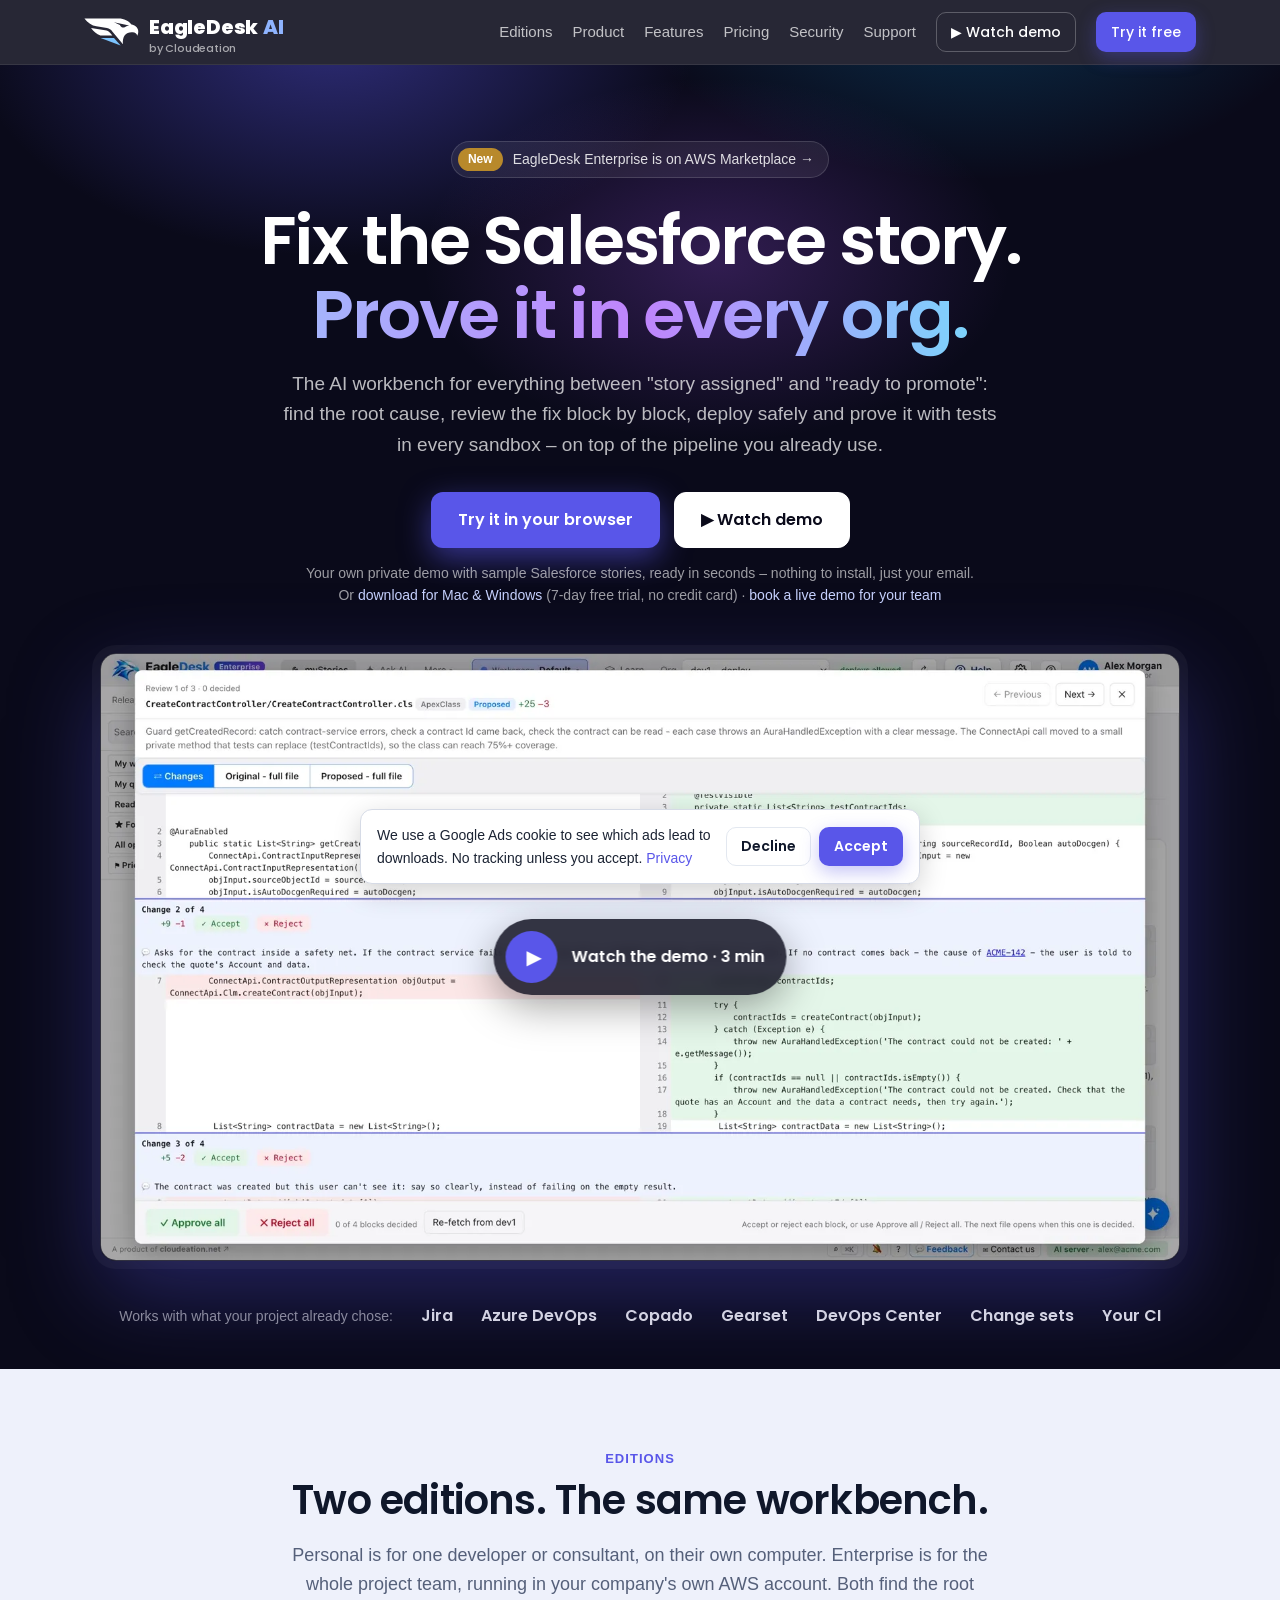
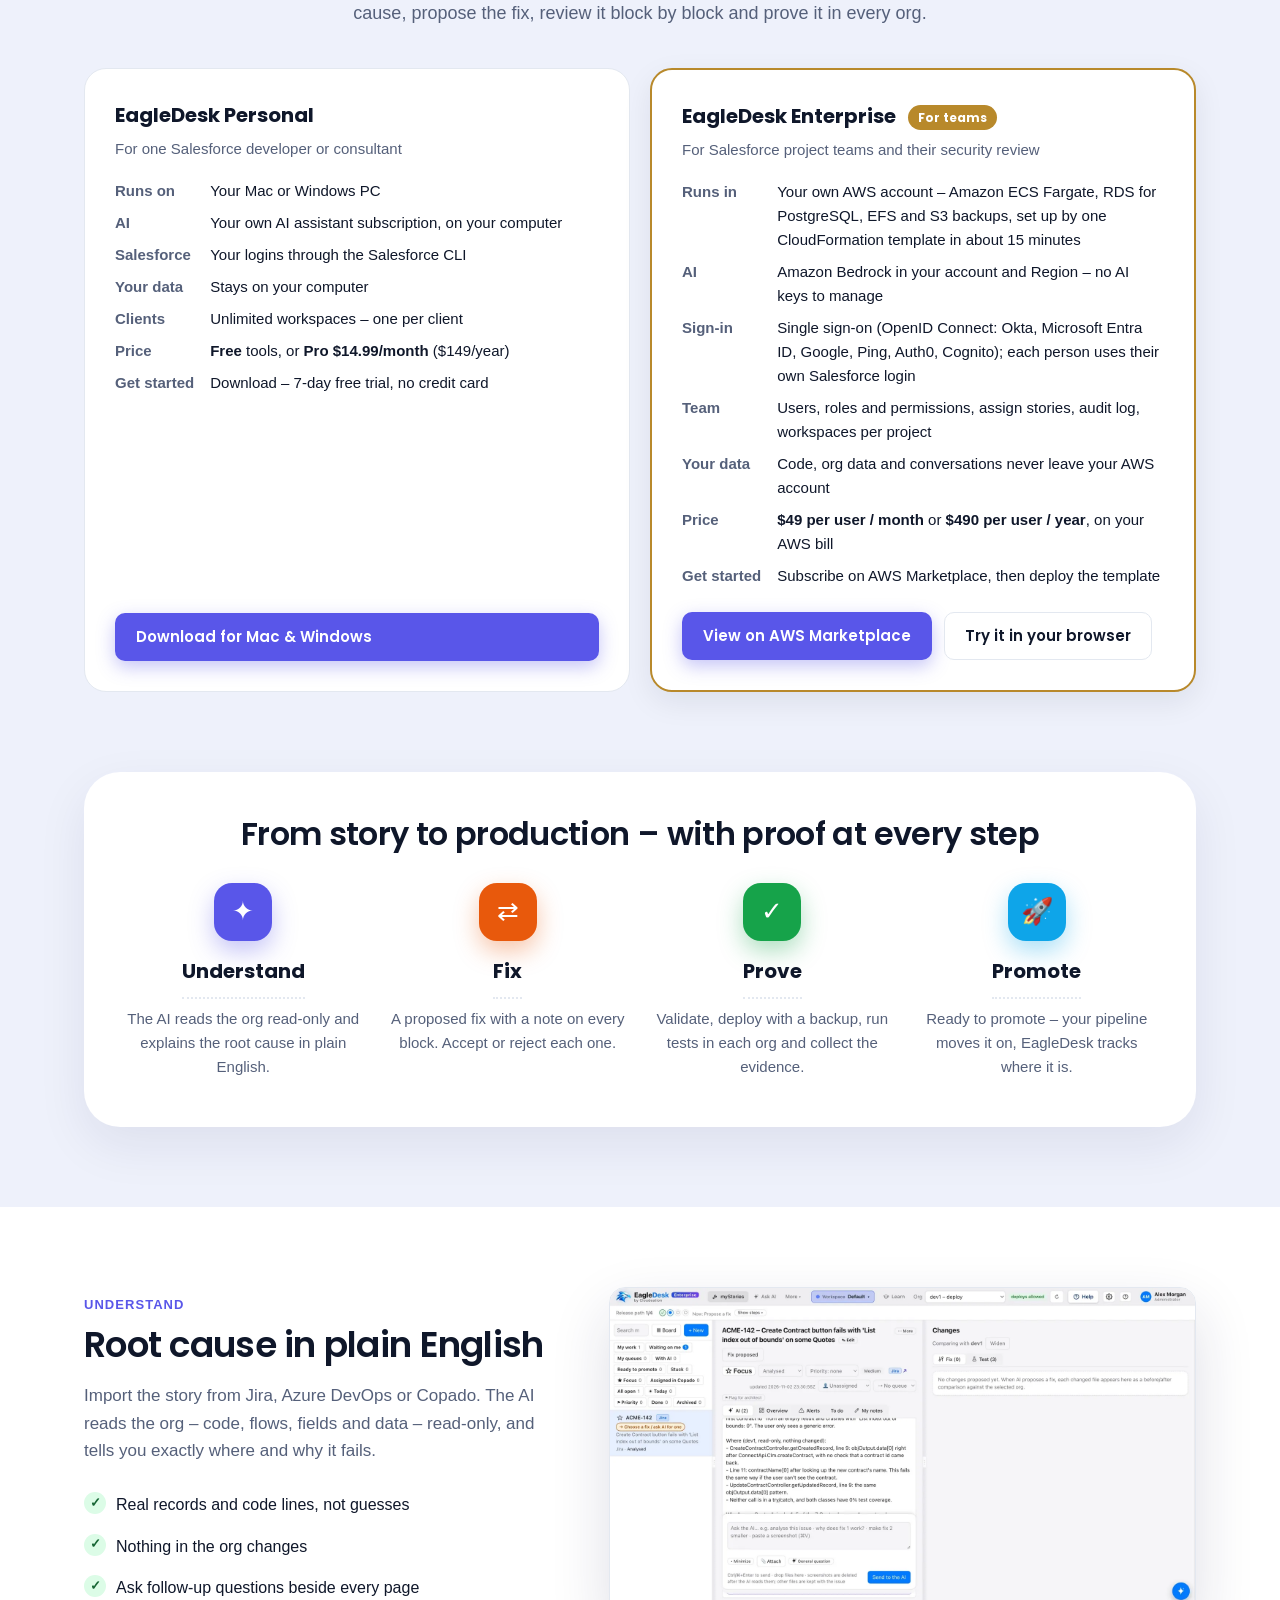
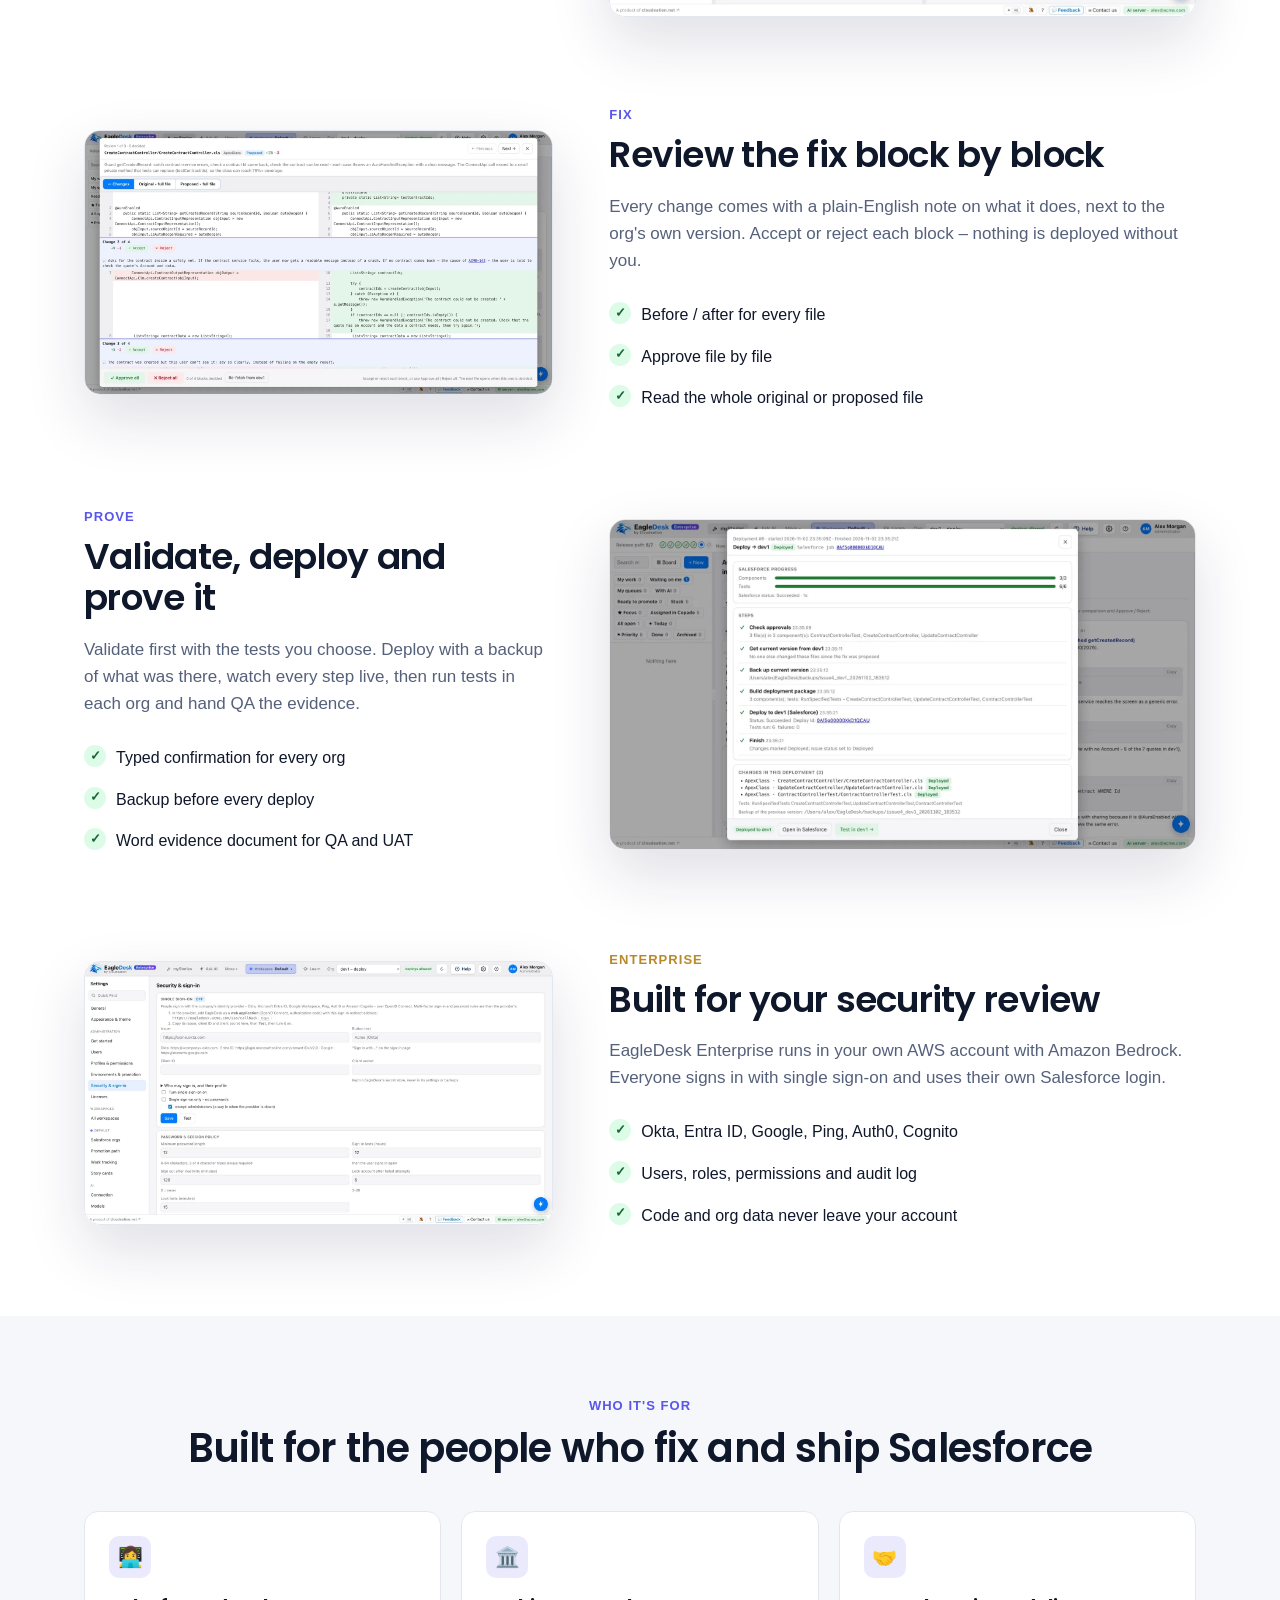
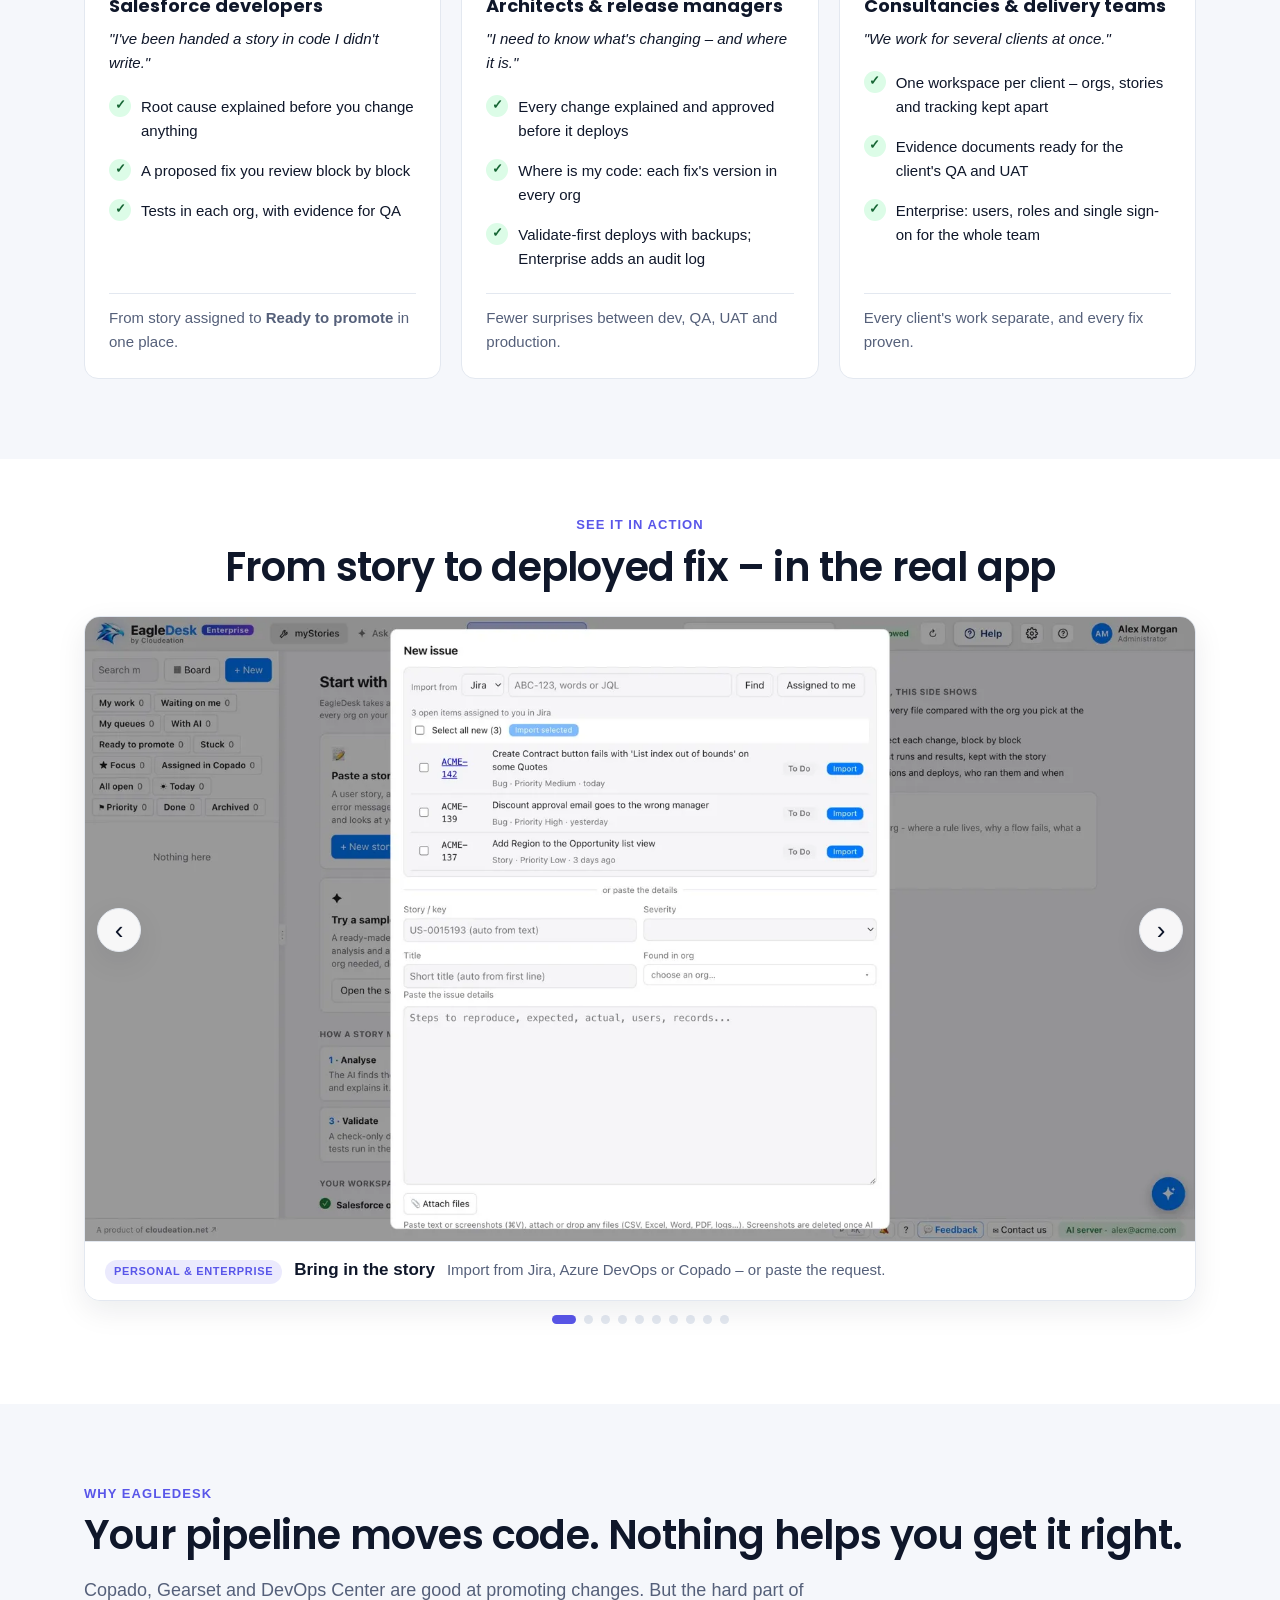
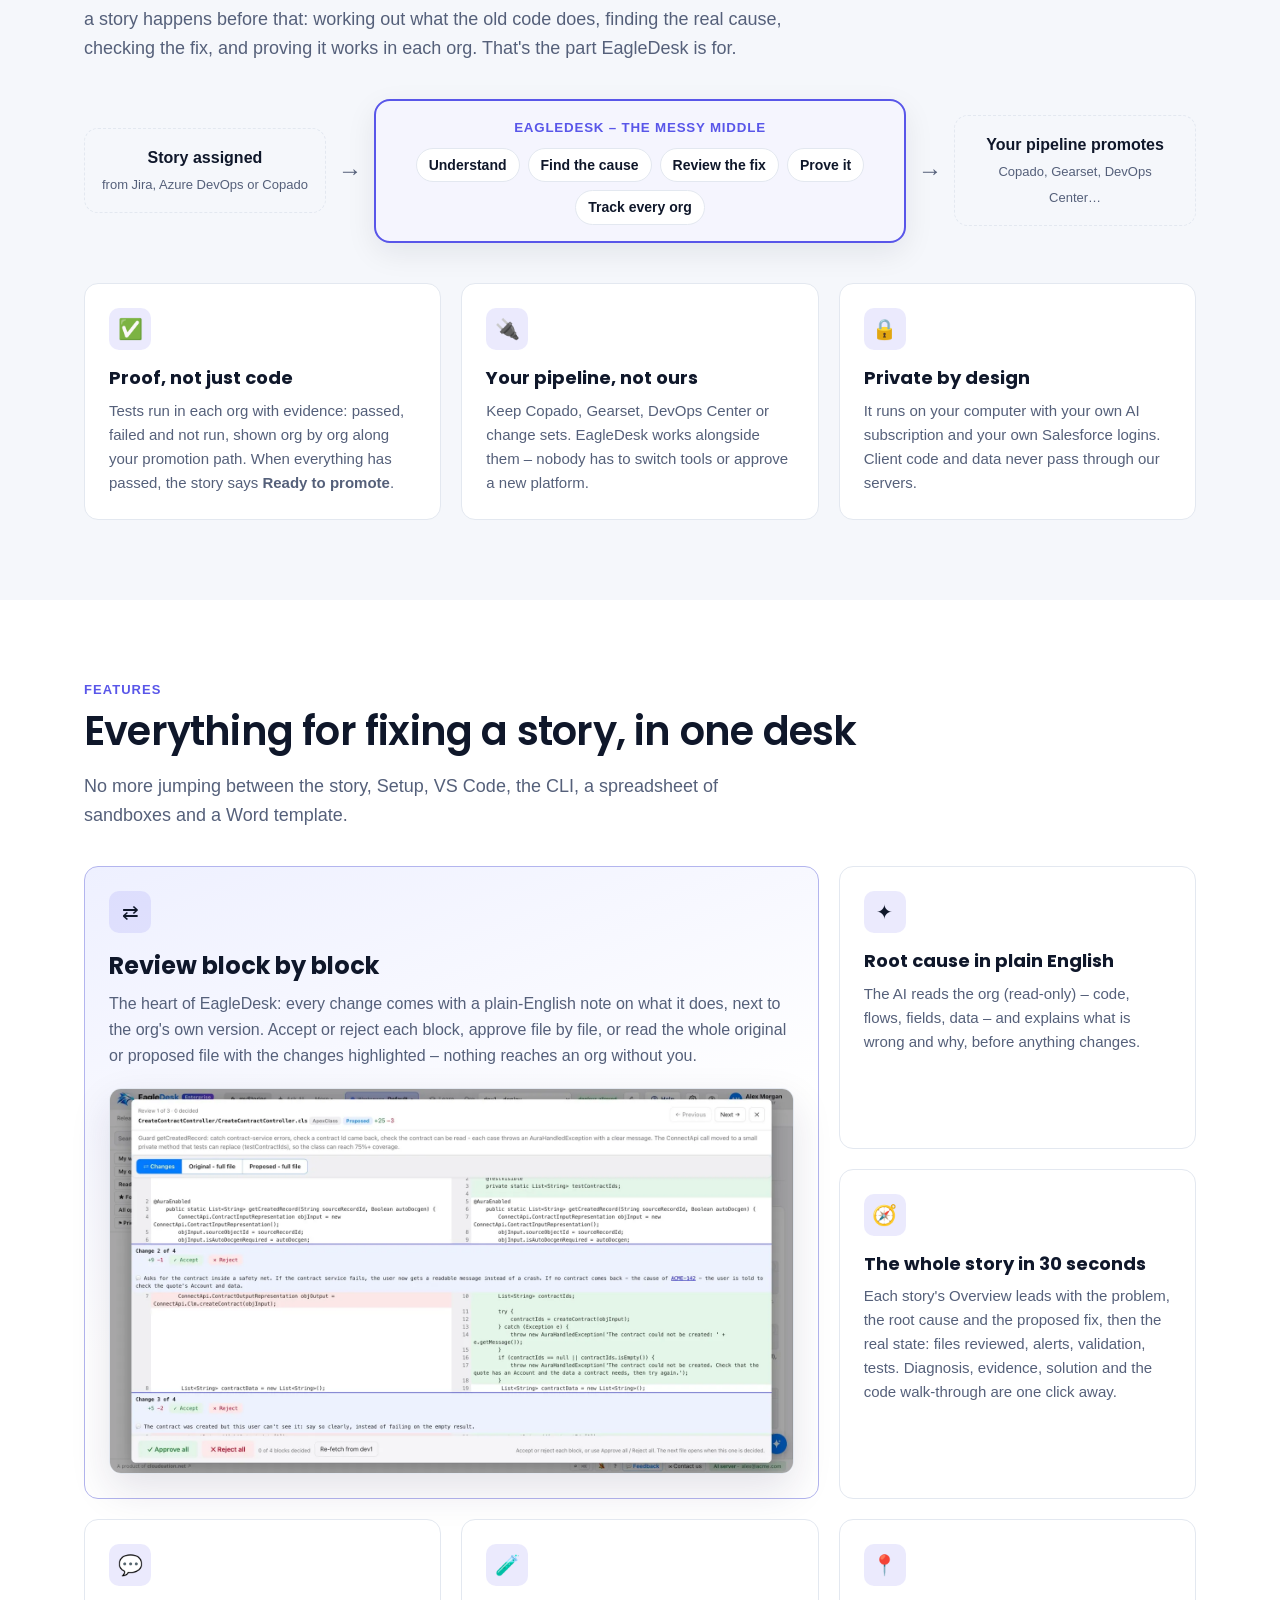
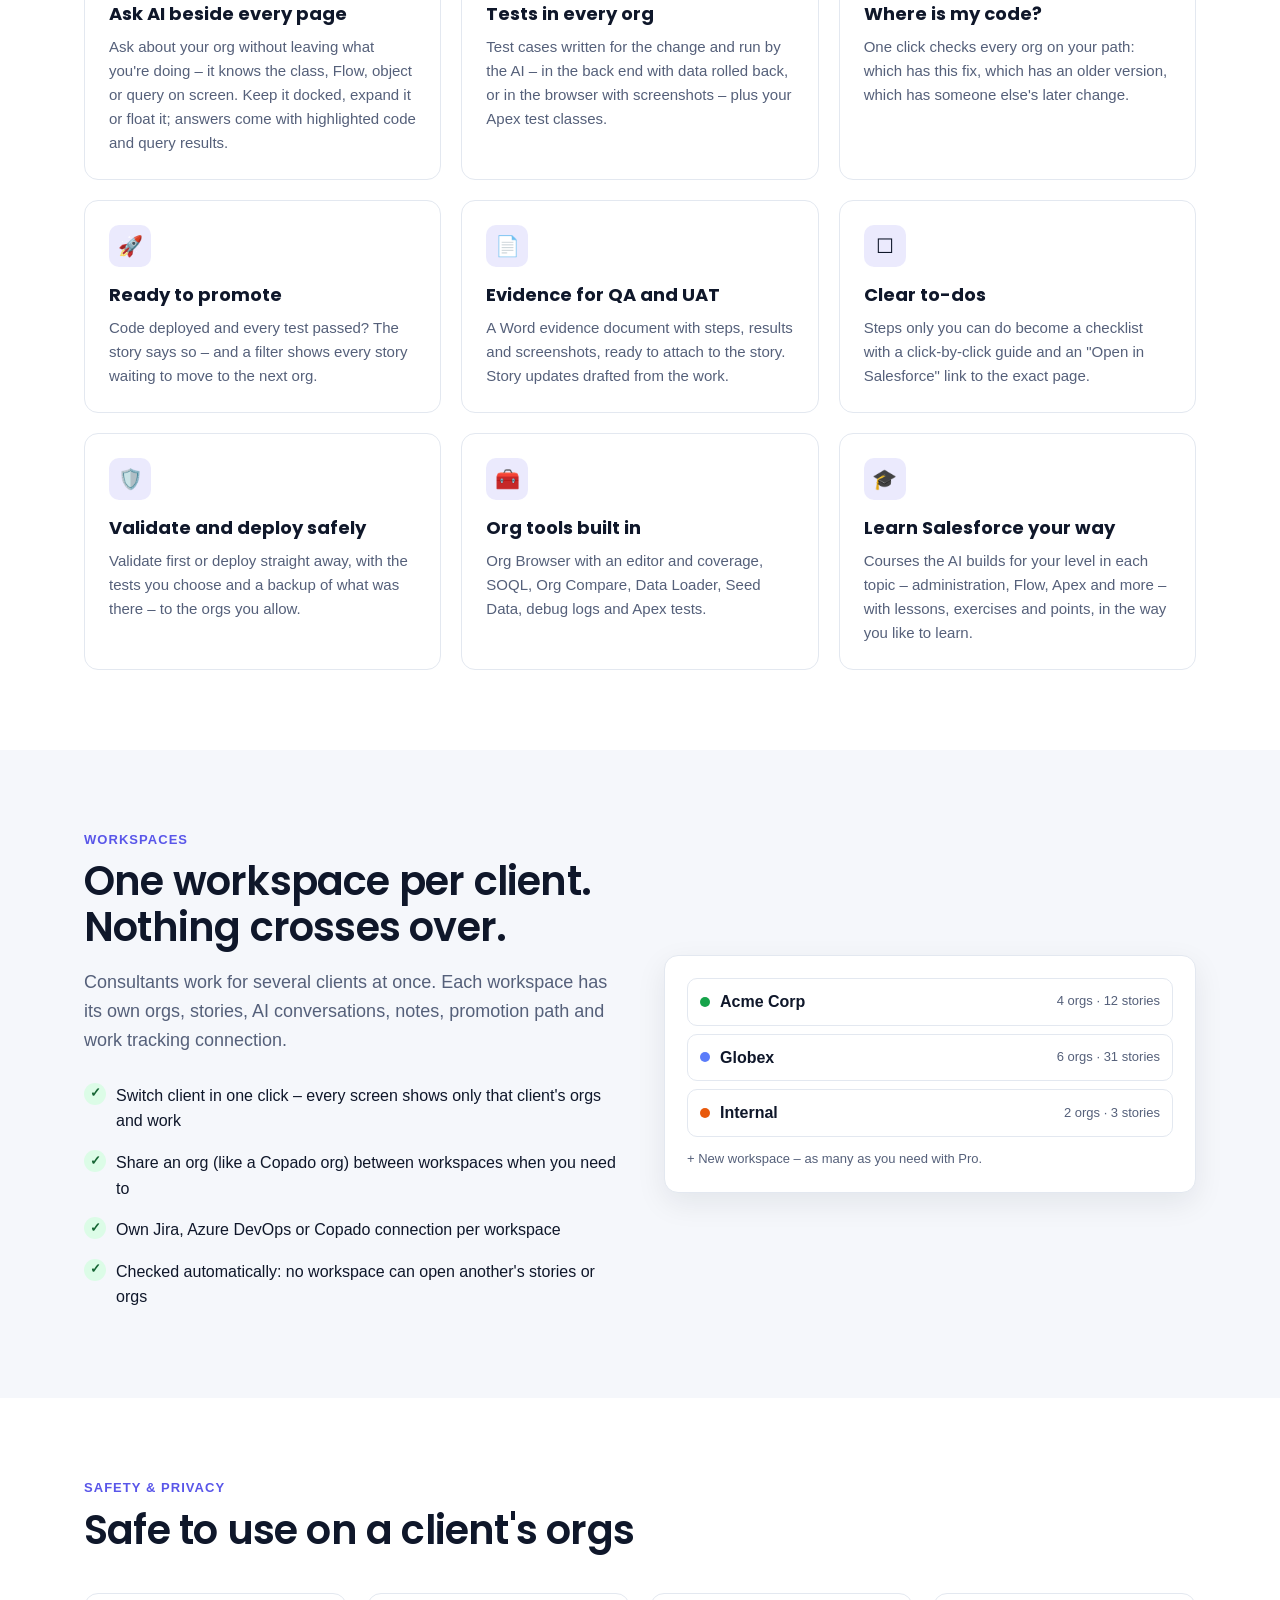
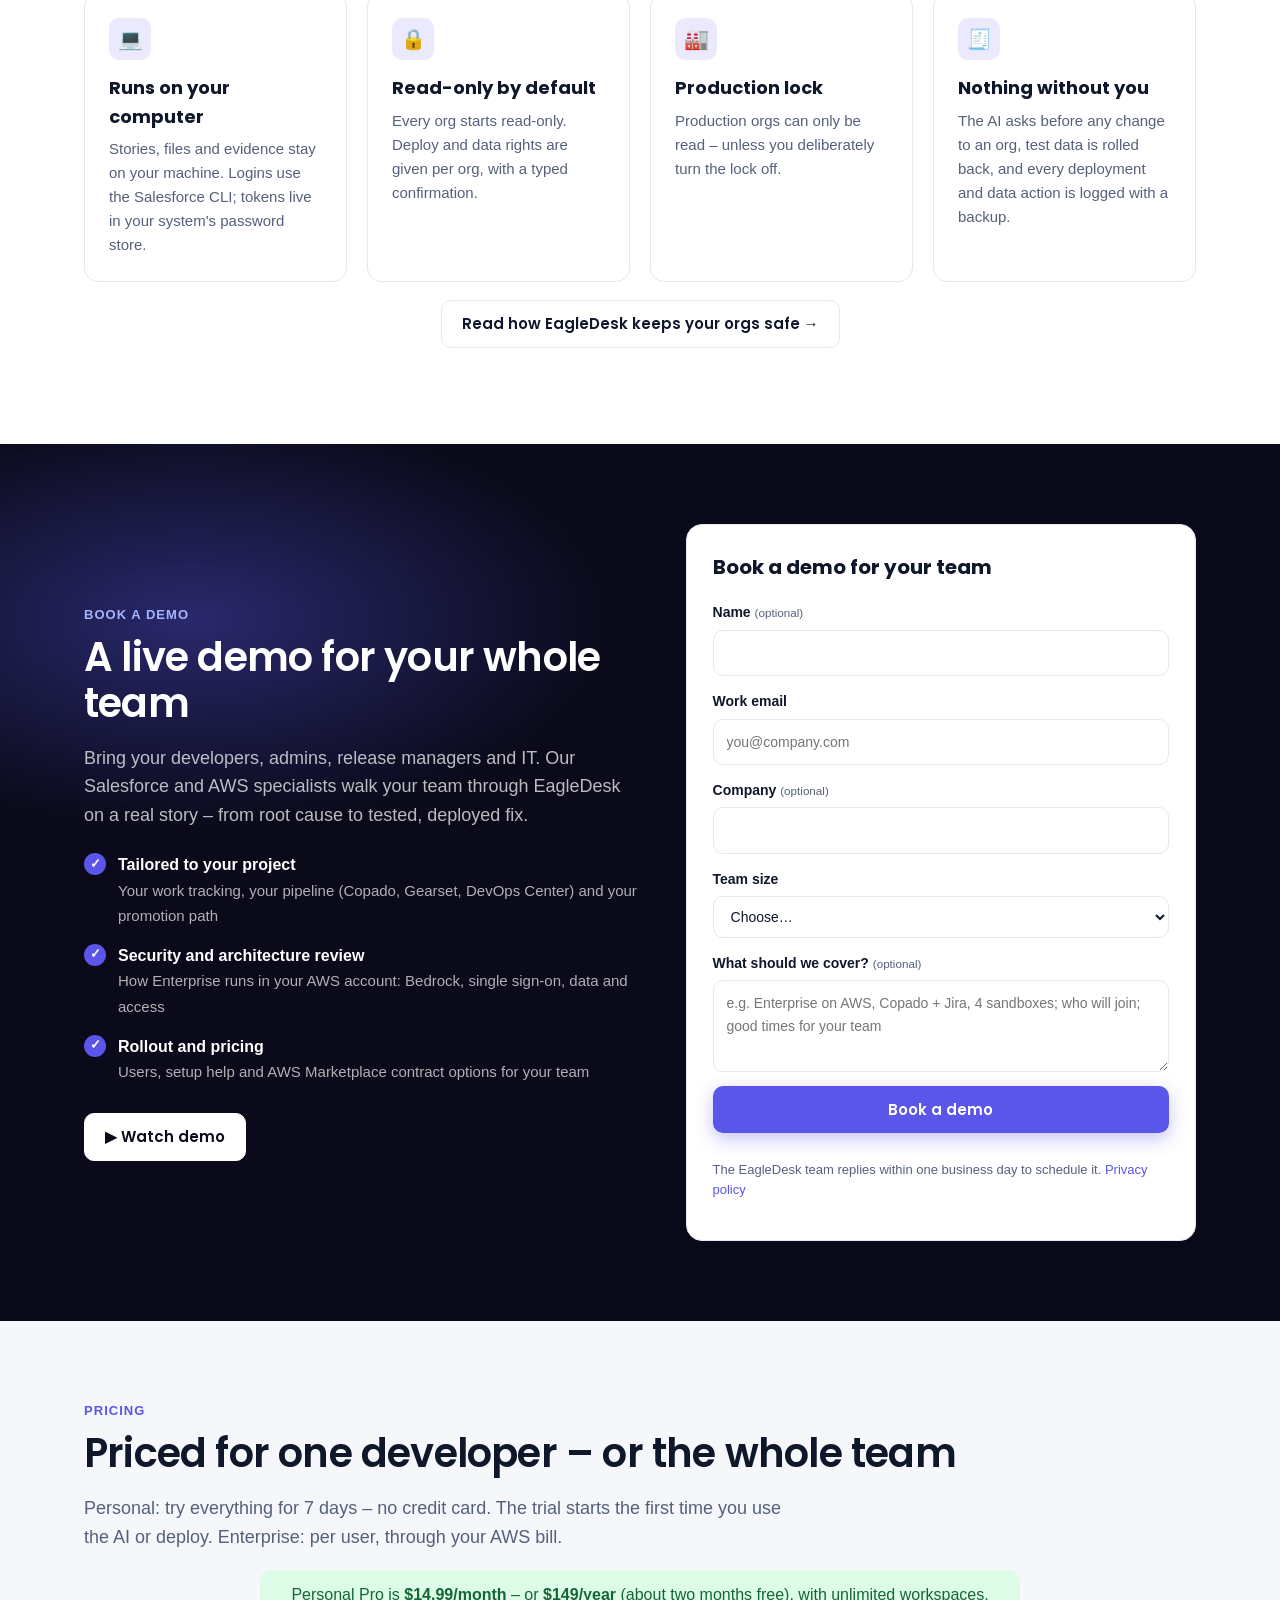
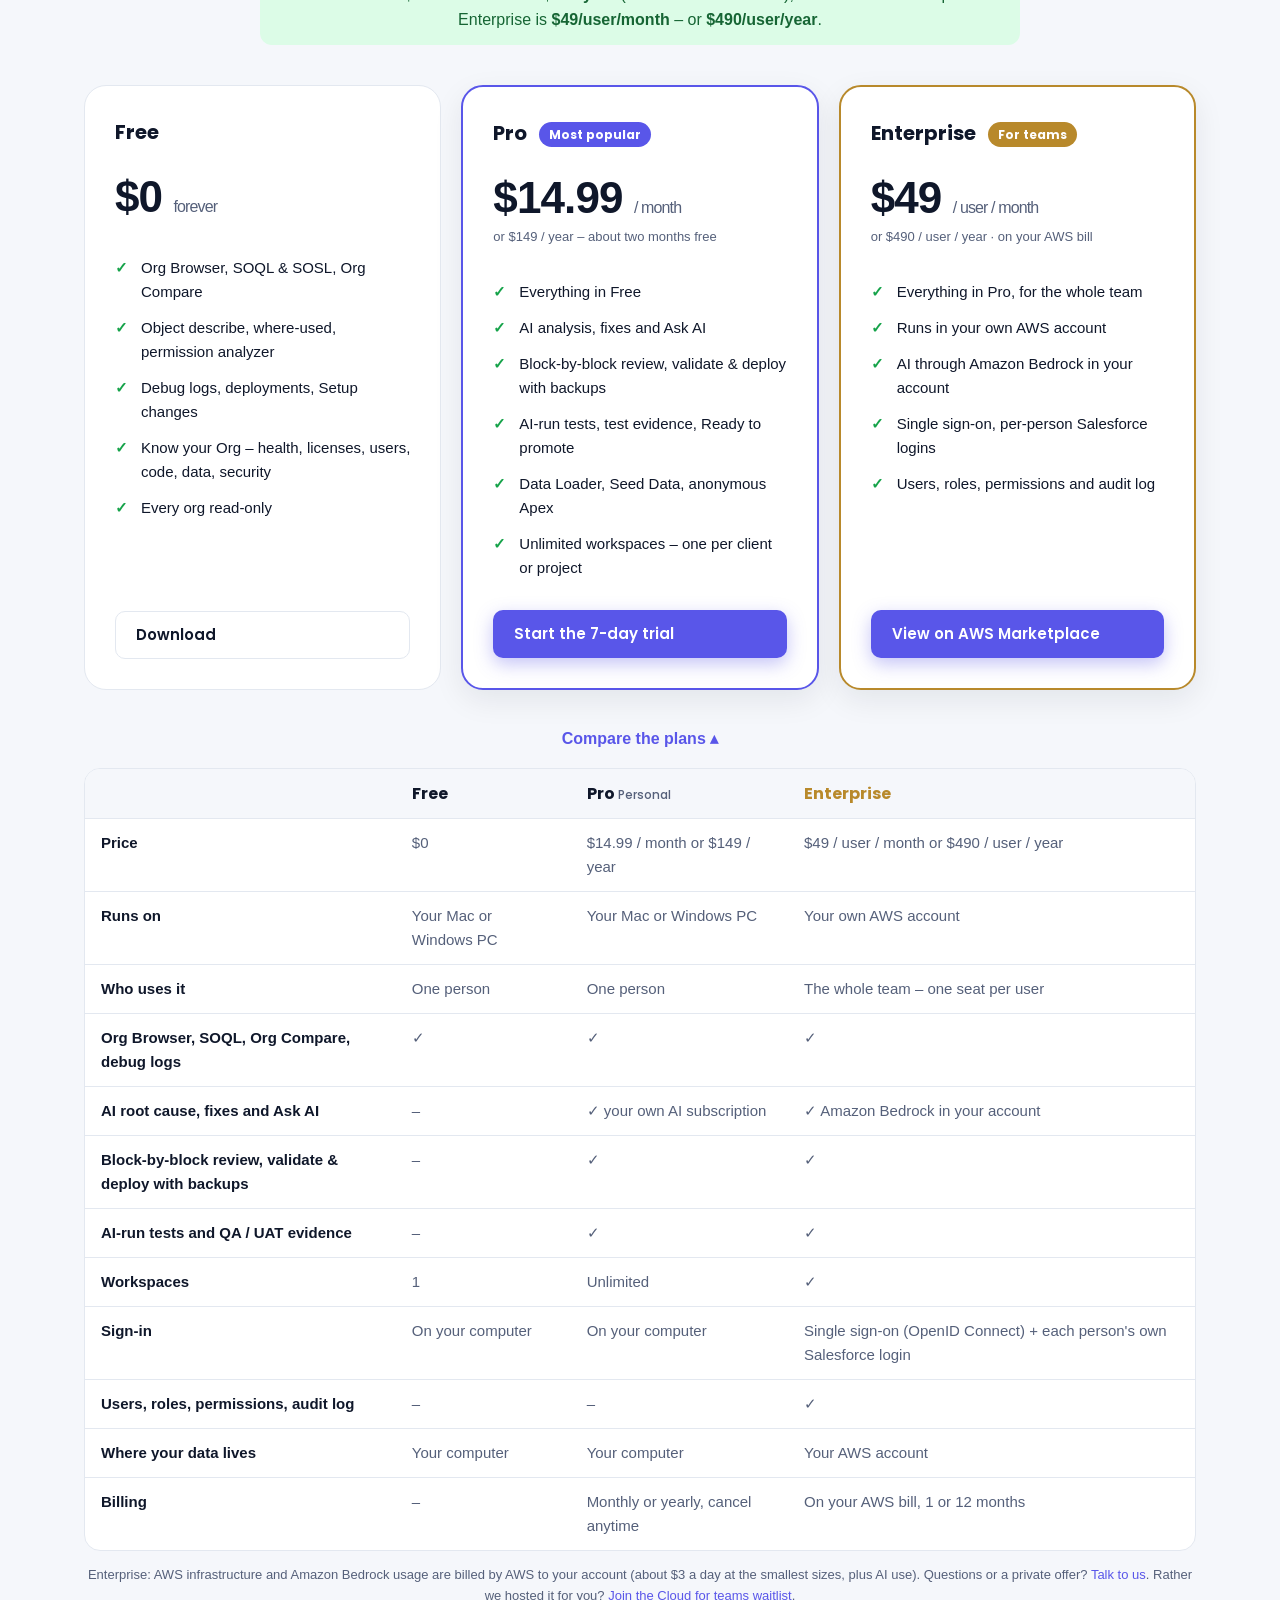
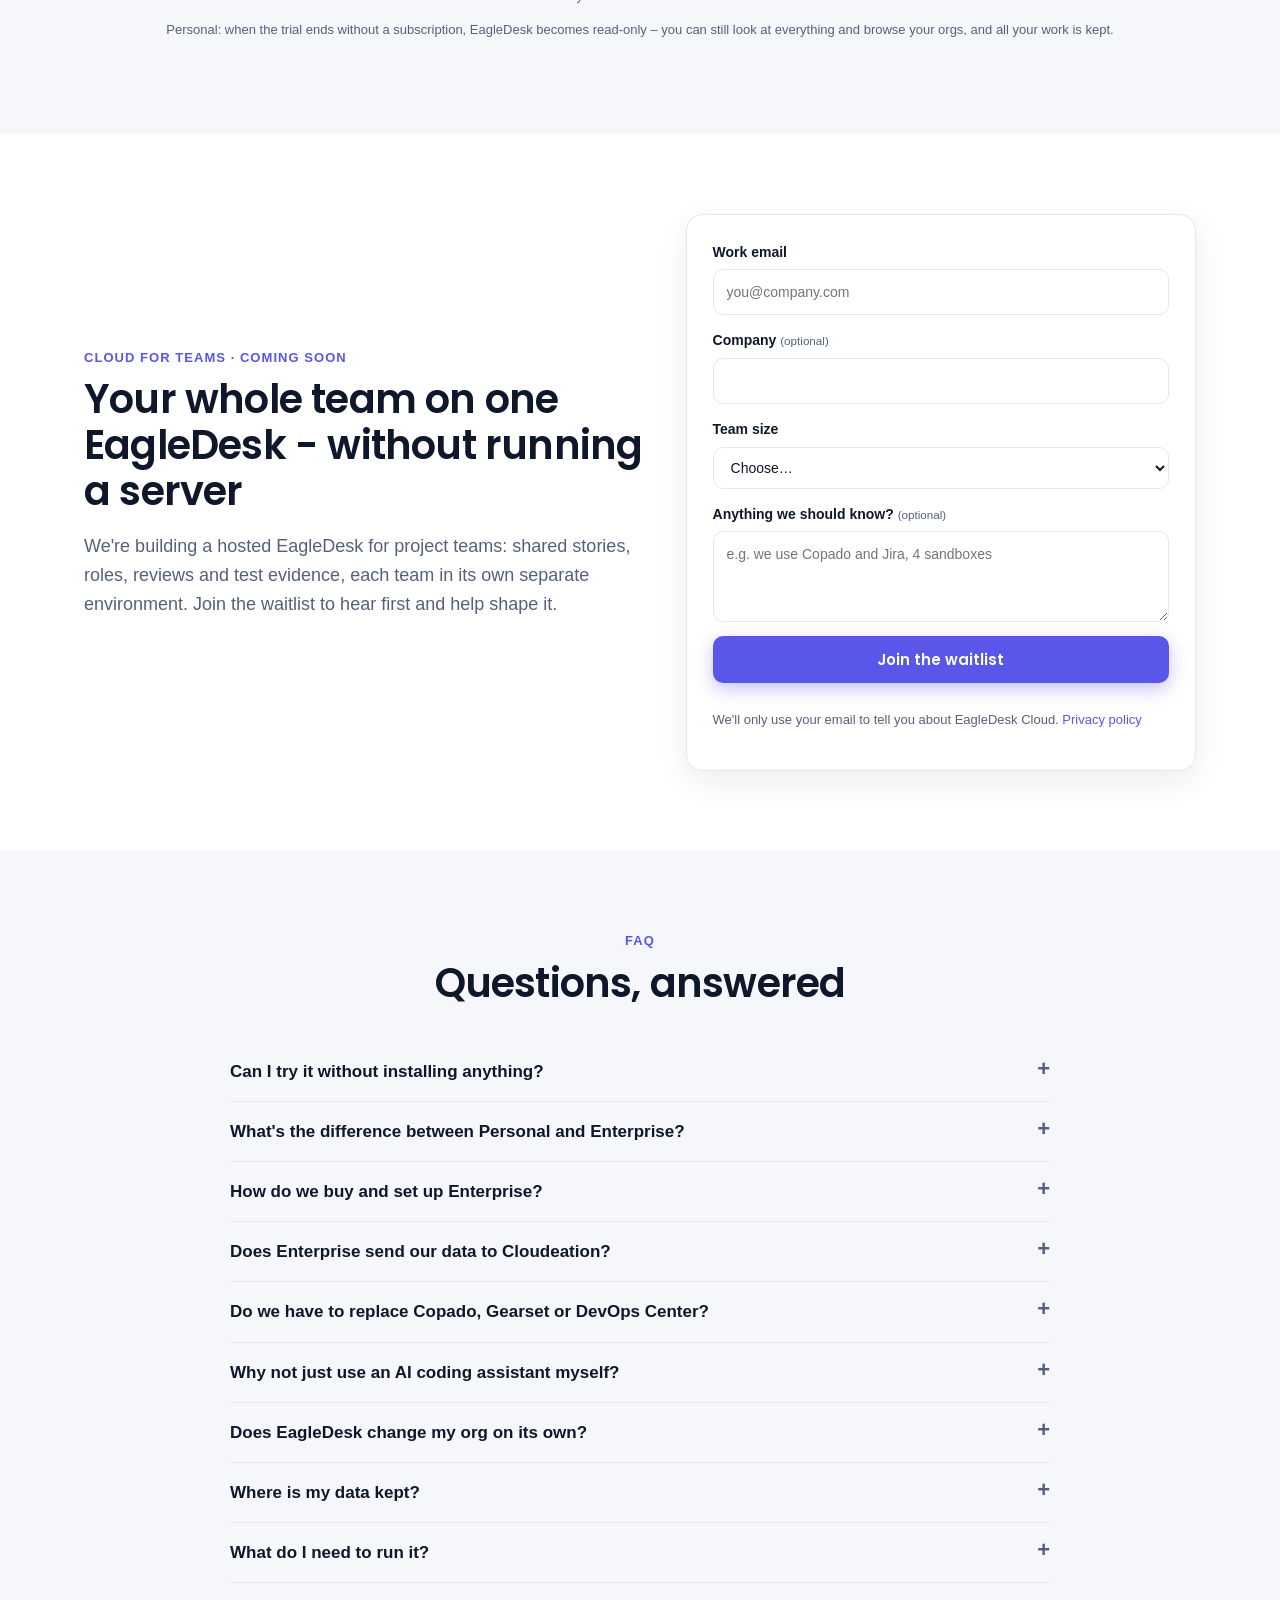
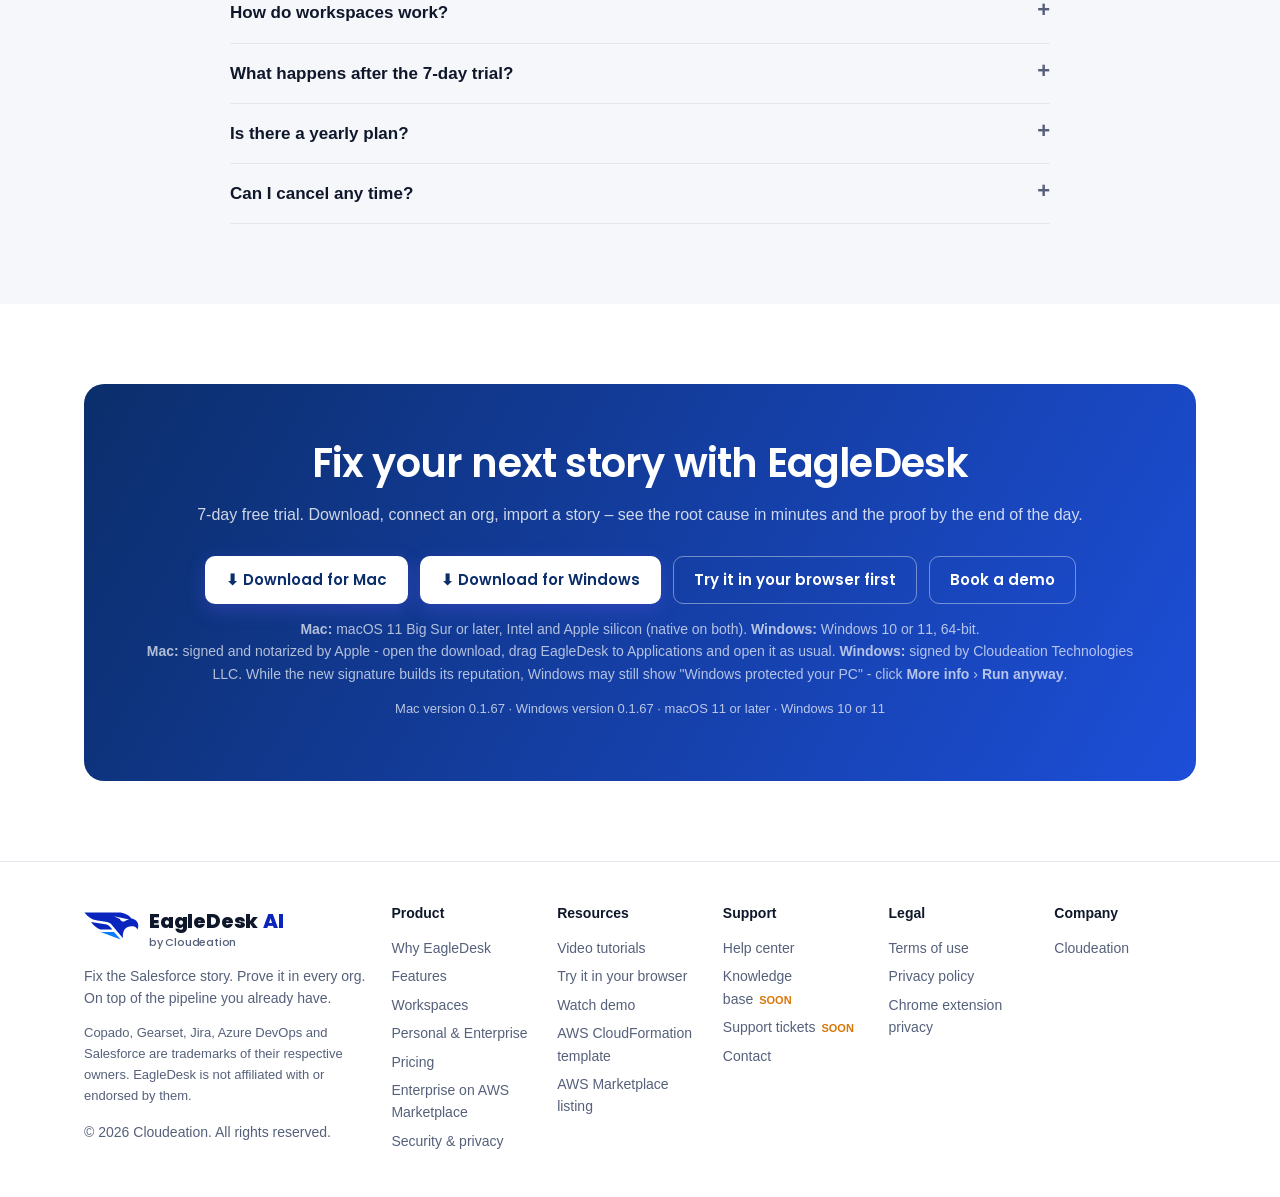
==== commit 495bb79e: "Download line shows version 0.1.67" ====
--- a/index.html
+++ b/index.html
@@ -29,7 +29,7 @@
     <a href="#editions">Editions</a><a href="#product">Product</a><a href="#features">Features</a><a href="#pricing">Pricing</a>
     <a href="security.html">Security</a><a href="support.html">Support</a>
     <a class="btn small demo-open" href="#demo" data-goatcounter-click="demo-open-nav" data-goatcounter-title="Watch demo (menu)">▶ Watch demo</a>
-    <a class="btn primary small" href="https://try.eagledesk.app/" data-goatcounter-click="try-nav" data-goatcounter-title="Try it free (menu)">Try it free</a>
+    <a class="btn primary small" href="https://try.eagledeskai.com/" data-goatcounter-click="try-nav" data-goatcounter-title="Try it free (menu)">Try it free</a>
   </nav>
 </div></header>
 
@@ -39,7 +39,7 @@
   <p class="lead2">The AI workbench for everything between "story assigned" and "ready to promote": find the root cause,
     review the fix block by block, deploy safely and prove it with tests in every sandbox – on top of the pipeline you already use.</p>
   <div class="cta2">
-    <a class="btn primary big" href="https://try.eagledesk.app/" data-goatcounter-click="try-hero" data-goatcounter-title="Try it in your browser (hero)">Try it in your browser</a>
+    <a class="btn primary big" href="https://try.eagledeskai.com/" data-goatcounter-click="try-hero" data-goatcounter-title="Try it in your browser (hero)">Try it in your browser</a>
     <a class="btn light big demo-open" href="#demo" data-goatcounter-click="demo-open-hero" data-goatcounter-title="Watch demo (hero)">▶ Watch demo</a>
   </div>
   <p class="hero-sub">Your own private demo with sample Salesforce stories, ready in seconds – nothing to install, just your email.<br>
@@ -87,7 +87,7 @@
       </dl>
       <div class="cta" style="margin:0">
         <a class="btn primary" href="https://aws.amazon.com/marketplace/pp/prodview-pjztsfbejlkoi" data-goatcounter-click="marketplace-editions" data-goatcounter-title="AWS Marketplace (editions)">View on AWS Marketplace</a>
-        <a class="btn ghost" href="https://try.eagledesk.app/" data-goatcounter-click="try-editions" data-goatcounter-title="Try it in your browser (editions)">Try it in your browser</a>
+        <a class="btn ghost" href="https://try.eagledeskai.com/" data-goatcounter-click="try-editions" data-goatcounter-title="Try it in your browser (editions)">Try it in your browser</a>
       </div>
     </div>
   </div>
@@ -322,7 +322,7 @@
   <div class="kicker" style="text-align:center">FAQ</div>
   <h2 style="text-align:center">Questions, answered</h2>
   <div class="faq">
-    <details><summary>Can I try it without installing anything?</summary><p>Yes. Open <a href="https://try.eagledesk.app/" data-goatcounter-click="try-faq" data-goatcounter-title="Try it in your browser (FAQ)">try.eagledesk.app</a>, enter your email and you get your own private demo of EagleDesk in the browser within seconds: sample Salesforce stories to work through, a read-only sample org and 5 AI requests to see the root cause and the proposed fix. Nobody else sees your demo, and everything in it is deleted after a day. To use EagleDesk on your own orgs, download it for Mac or Windows (7-day free trial) or set up Enterprise in your AWS account.</p></details>
+    <details><summary>Can I try it without installing anything?</summary><p>Yes. Open <a href="https://try.eagledeskai.com/" data-goatcounter-click="try-faq" data-goatcounter-title="Try it in your browser (FAQ)">try.eagledeskai.com</a>, enter your email and you get your own private demo of EagleDesk in the browser within seconds: sample Salesforce stories to work through, a read-only sample org and 5 AI requests to see the root cause and the proposed fix. Nobody else sees your demo, and everything in it is deleted after a day. To use EagleDesk on your own orgs, download it for Mac or Windows (7-day free trial) or set up Enterprise in your AWS account.</p></details>
     <details><summary>What's the difference between Personal and Enterprise?</summary><p>The workbench is the same. Personal runs on one person's Mac or Windows PC with their own AI subscription. Enterprise runs in your company's own AWS account for the whole team: AI through Amazon Bedrock, single sign-on, each person's own Salesforce login, users and roles, and a shared database of stories, reviews and test evidence.</p></details>
     <details><summary>How do we buy and set up Enterprise?</summary><p>Subscribe on <a href="https://aws.amazon.com/marketplace/pp/prodview-pjztsfbejlkoi">AWS Marketplace</a> for the number of users you need, monthly or yearly – it's billed on your AWS bill. Then deploy the CloudFormation template in your account (about 15 minutes) and sign in as the first administrator. The usage instructions on the listing walk through each step, and we help with the setup.</p></details>
     <details><summary>Does Enterprise send our data to Cloudeation?</summary><p>No. Enterprise runs entirely in your AWS account – the server, database, files and backups – and the AI runs through Amazon Bedrock in your account and Region. Your code, org data and conversations never leave it; EagleDesk only checks your AWS Marketplace contract through AWS License Manager.</p></details>
@@ -345,13 +345,13 @@
     <div class="cta" style="justify-content:center">
       <a class="btn primary" style="background:#fff;color:#0b2e6b" href="https://github.com/konareddy/fixdesk-site/releases/latest/download/EagleDesk-mac.dmg" data-goatcounter-click="download-mac" data-goatcounter-title="Download for Mac">⬇ Download for Mac</a>
       <a class="btn primary" style="background:#fff;color:#0b2e6b" href="https://github.com/konareddy/fixdesk-site/releases/latest/download/EagleDesk-windows.exe" data-goatcounter-click="download-windows" data-goatcounter-title="Download for Windows">⬇ Download for Windows</a>
-      <a class="btn ghost" style="color:#fff;border-color:rgba(255,255,255,.4);background:transparent" href="https://try.eagledesk.app/" data-goatcounter-click="try-download" data-goatcounter-title="Try it in your browser (download)">Try it in your browser first</a>
+      <a class="btn ghost" style="color:#fff;border-color:rgba(255,255,255,.4);background:transparent" href="https://try.eagledeskai.com/" data-goatcounter-click="try-download" data-goatcounter-title="Try it in your browser (download)">Try it in your browser first</a>
       <a class="btn ghost" style="color:#fff;border-color:rgba(255,255,255,.4);background:transparent" href="#book" data-goatcounter-click="book-download" data-goatcounter-title="Book a demo (download)">Book a demo</a></div>
     <p class="dl-note" style="opacity:.85;font-size:14px;margin-top:14px"><b>Mac:</b> macOS 11 Big Sur or later, Intel and Apple silicon (native on both).
       <b>Windows:</b> Windows 10 or 11, 64-bit.<br>
       <b>Mac:</b> signed and notarized by Apple - open the download, drag EagleDesk to Applications and open it as usual.
       <b>Windows:</b> signed by Cloudeation Technologies LLC. While the new signature builds its reputation, Windows may still show "Windows protected your PC" - click <b>More info</b> › <b>Run anyway</b>.</p>
-    <p class="fine" style="color:rgba(255,255,255,.7)">Mac version 0.1.65 · Windows version 0.1.65 · macOS 11 or later · Windows 10 or 11</p>
+    <p class="fine" style="color:rgba(255,255,255,.7)">Mac version 0.1.67 · Windows version 0.1.67 · macOS 11 or later · Windows 10 or 11</p>
   </div>
 </div></section>
 
@@ -374,7 +374,7 @@
     <p class="fine">Copado, Gearset, Jira, Azure DevOps and Salesforce are trademarks of their respective owners. EagleDesk is not affiliated with or endorsed by them.</p>
     <p>© <span id="yr">2026</span> Cloudeation. All rights reserved.</p></div>
   <div><h4>Product</h4><a href="#why">Why EagleDesk</a><a href="#features">Features</a><a href="#workspaces">Workspaces</a><a href="#editions">Personal &amp; Enterprise</a><a href="#pricing">Pricing</a><a href="https://aws.amazon.com/marketplace/pp/prodview-pjztsfbejlkoi">Enterprise on AWS Marketplace</a><a href="security.html">Security &amp; privacy</a></div>
-  <div><h4>Resources</h4><a href="https://www.youtube.com/@eagledeskapp">Video tutorials</a><a href="https://try.eagledesk.app/">Try it in your browser</a><a href="#demo" class="demo-open">Watch demo</a><a href="aws/eagledesk.yaml">AWS CloudFormation template</a><a href="https://aws.amazon.com/marketplace/pp/prodview-pjztsfbejlkoi">AWS Marketplace listing</a></div>
+  <div><h4>Resources</h4><a href="https://www.youtube.com/@eagledeskapp">Video tutorials</a><a href="https://try.eagledeskai.com/">Try it in your browser</a><a href="#demo" class="demo-open">Watch demo</a><a href="aws/eagledesk.yaml">AWS CloudFormation template</a><a href="https://aws.amazon.com/marketplace/pp/prodview-pjztsfbejlkoi">AWS Marketplace listing</a></div>
   <div><h4>Support</h4><a href="support.html">Help center</a><a href="support.html#kb">Knowledge base<span class="soon">SOON</span></a><a href="support.html#tickets">Support tickets<span class="soon">SOON</span></a><a href="support.html#contact">Contact</a></div>
   <div><h4>Legal</h4><a href="terms.html">Terms of use</a><a href="privacy.html">Privacy policy</a><a href="chrome-privacy.html">Chrome extension privacy</a></div>
   <div><h4>Company</h4><a href="https://cloudeation.net">Cloudeation</a></div>
